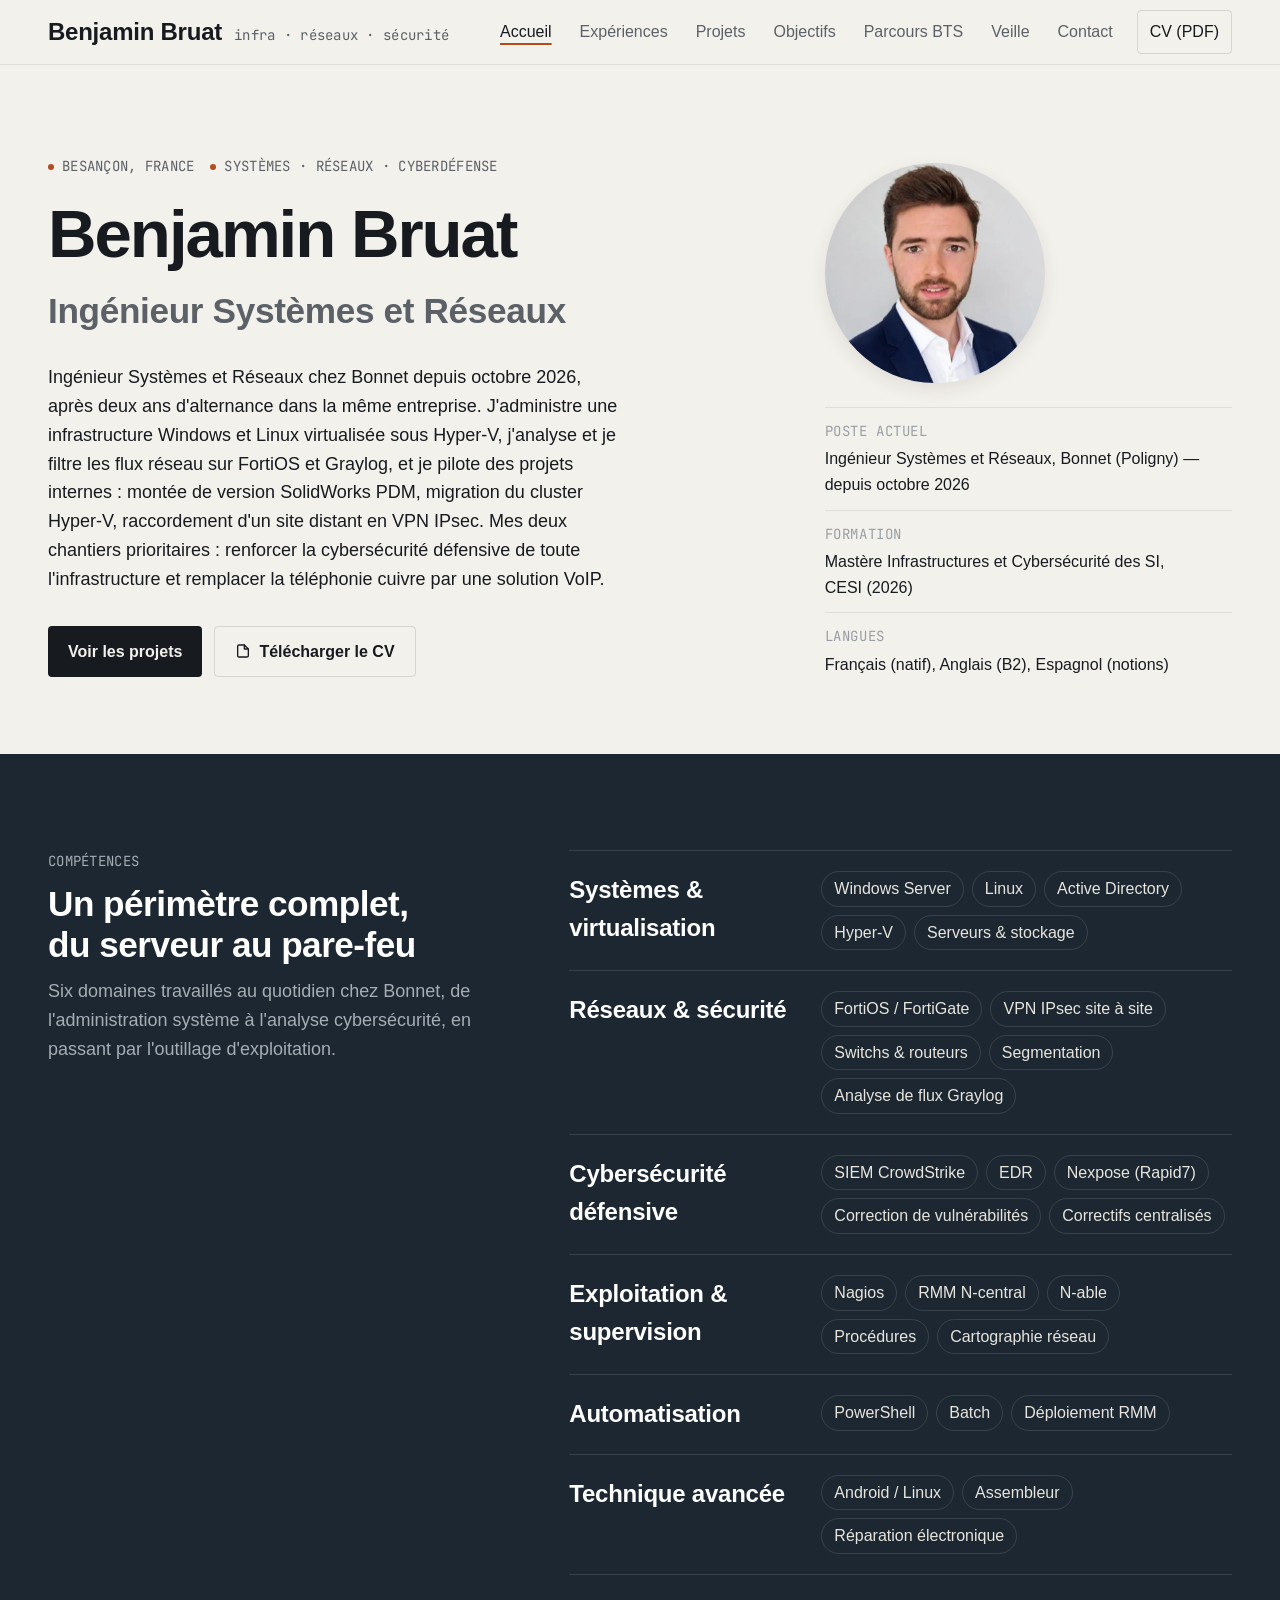
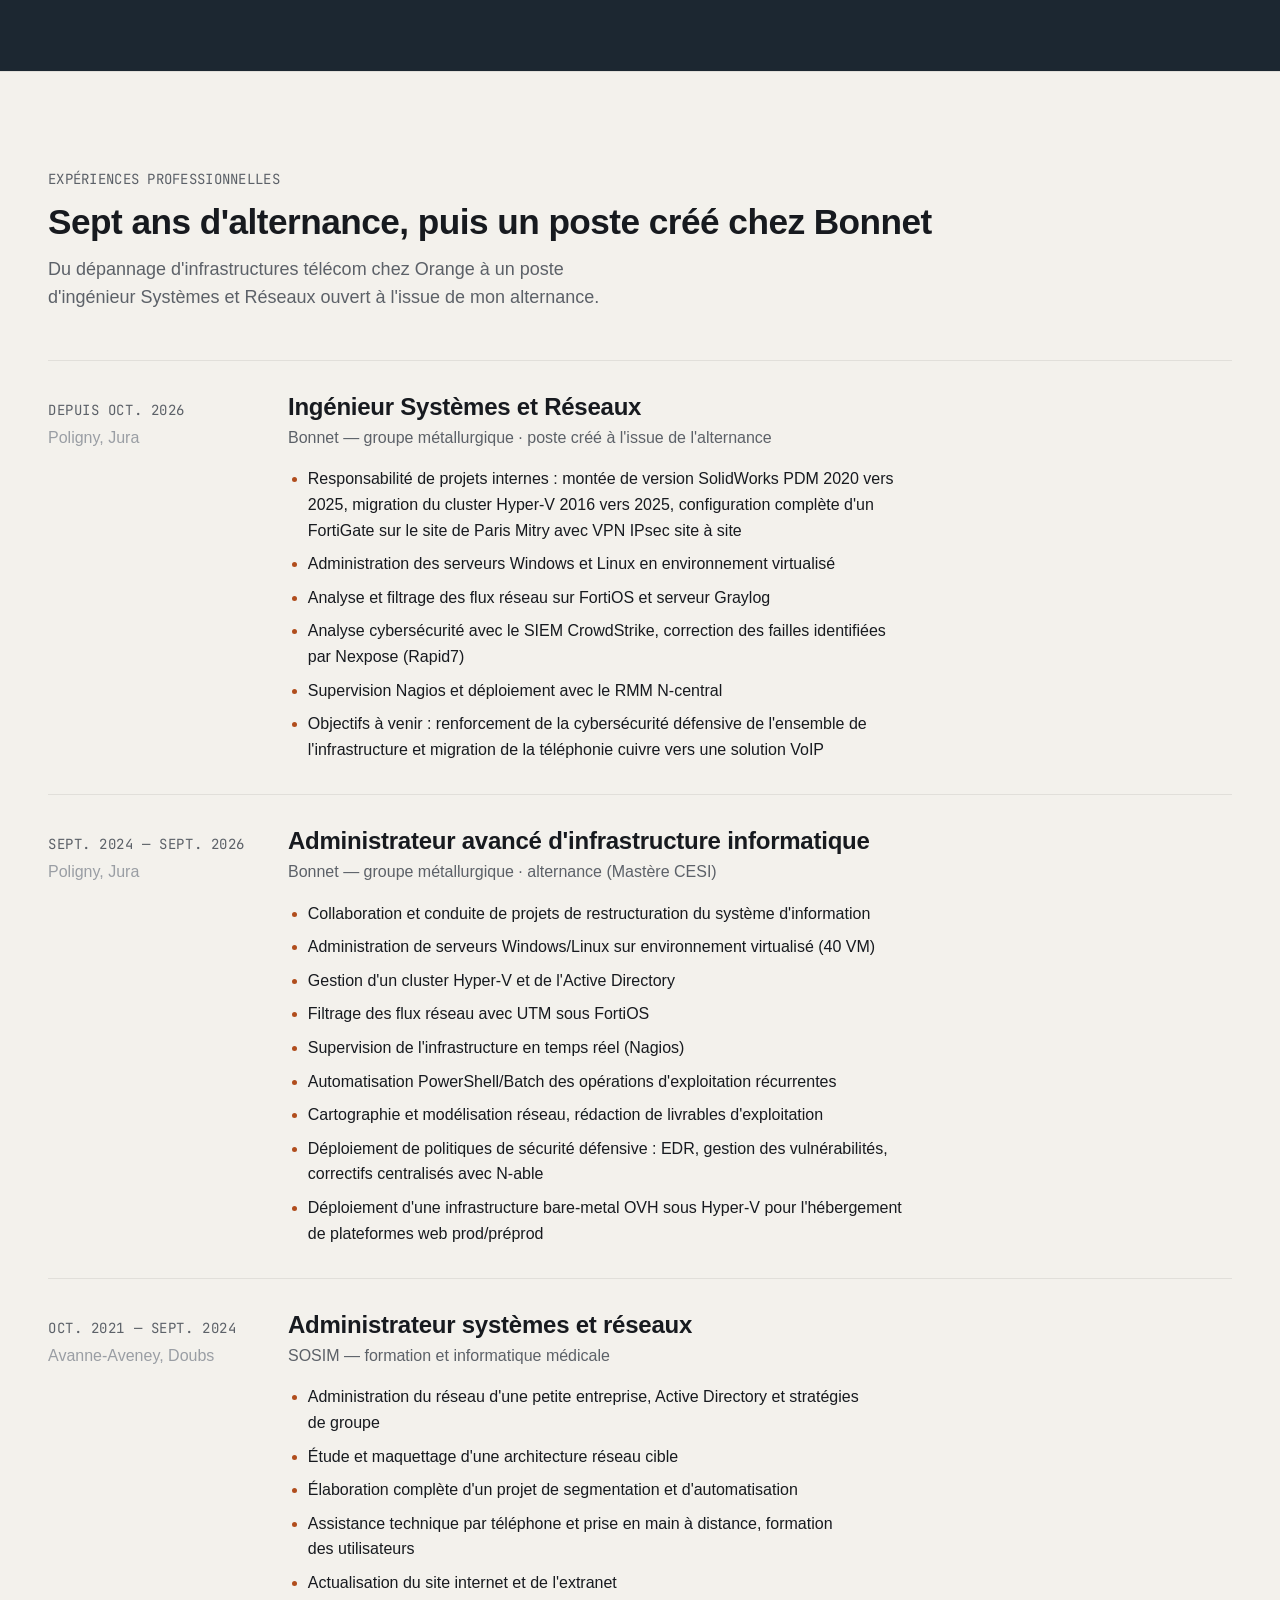
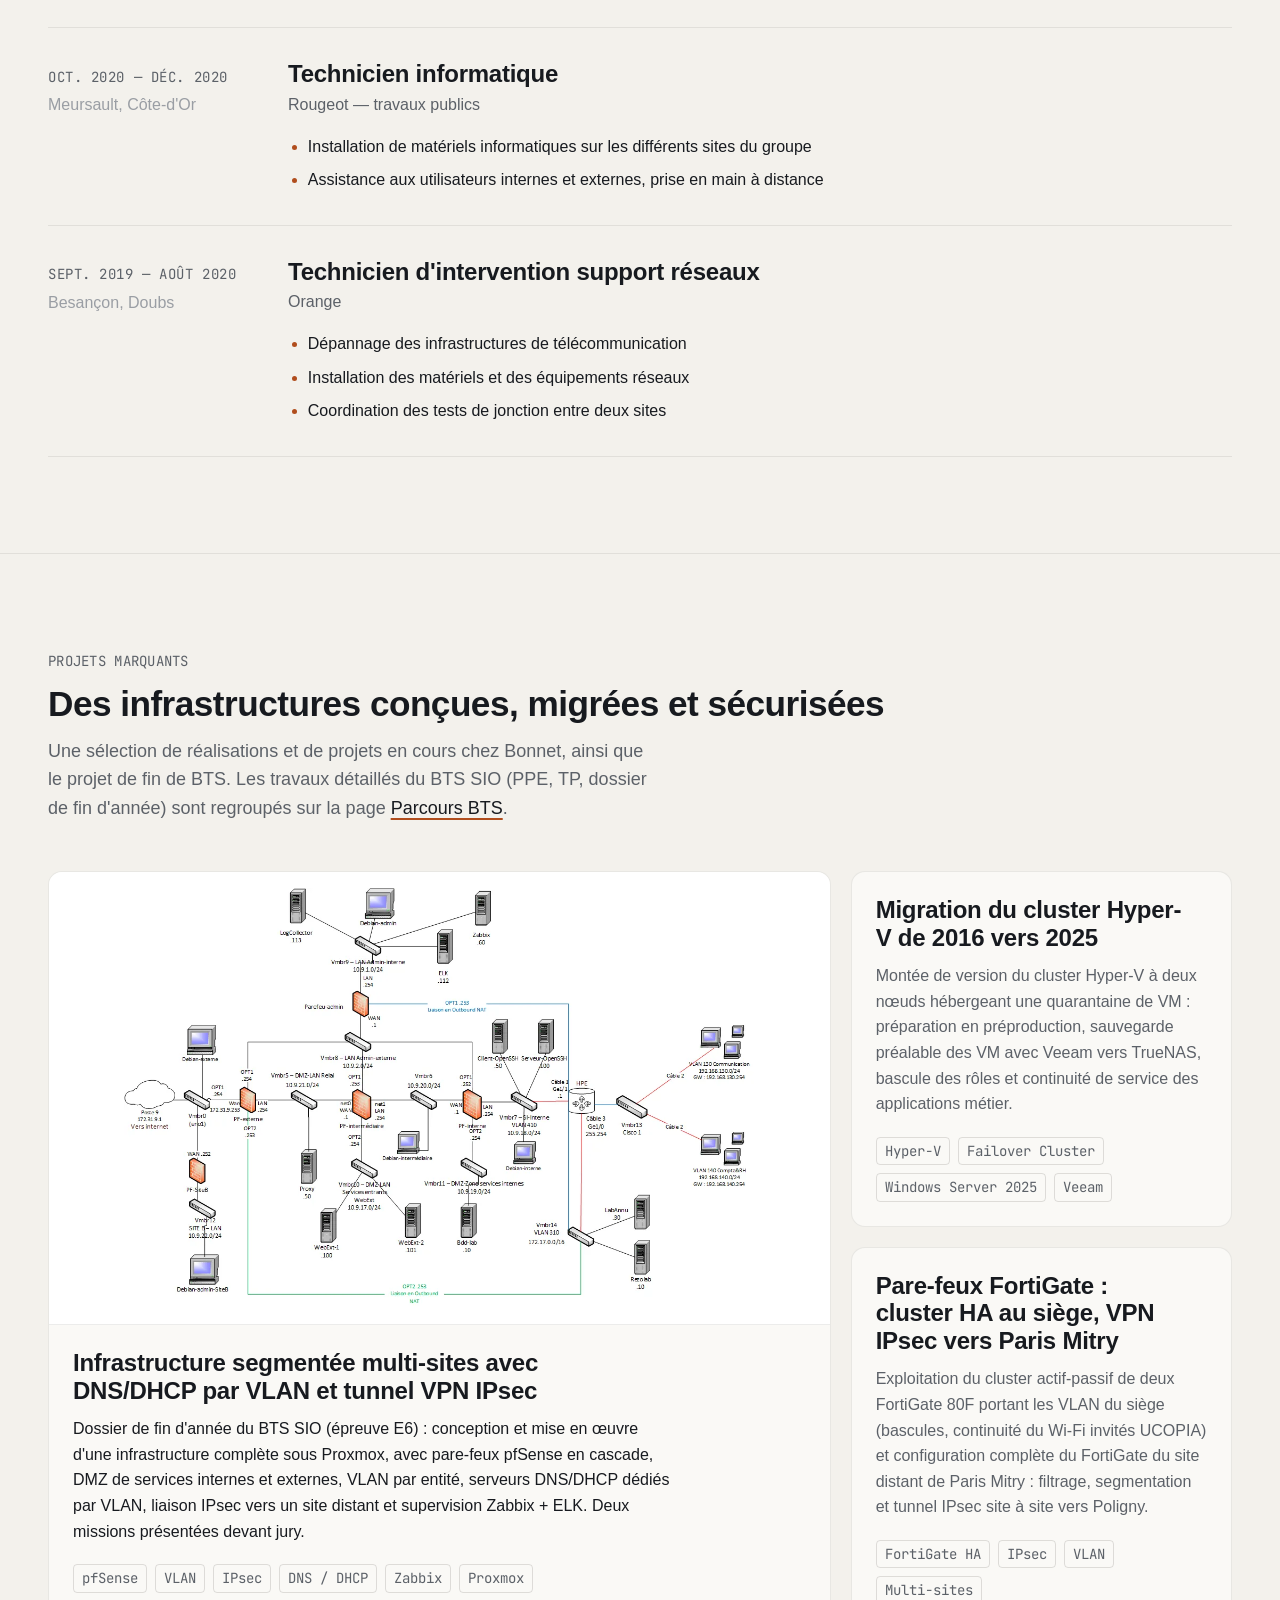
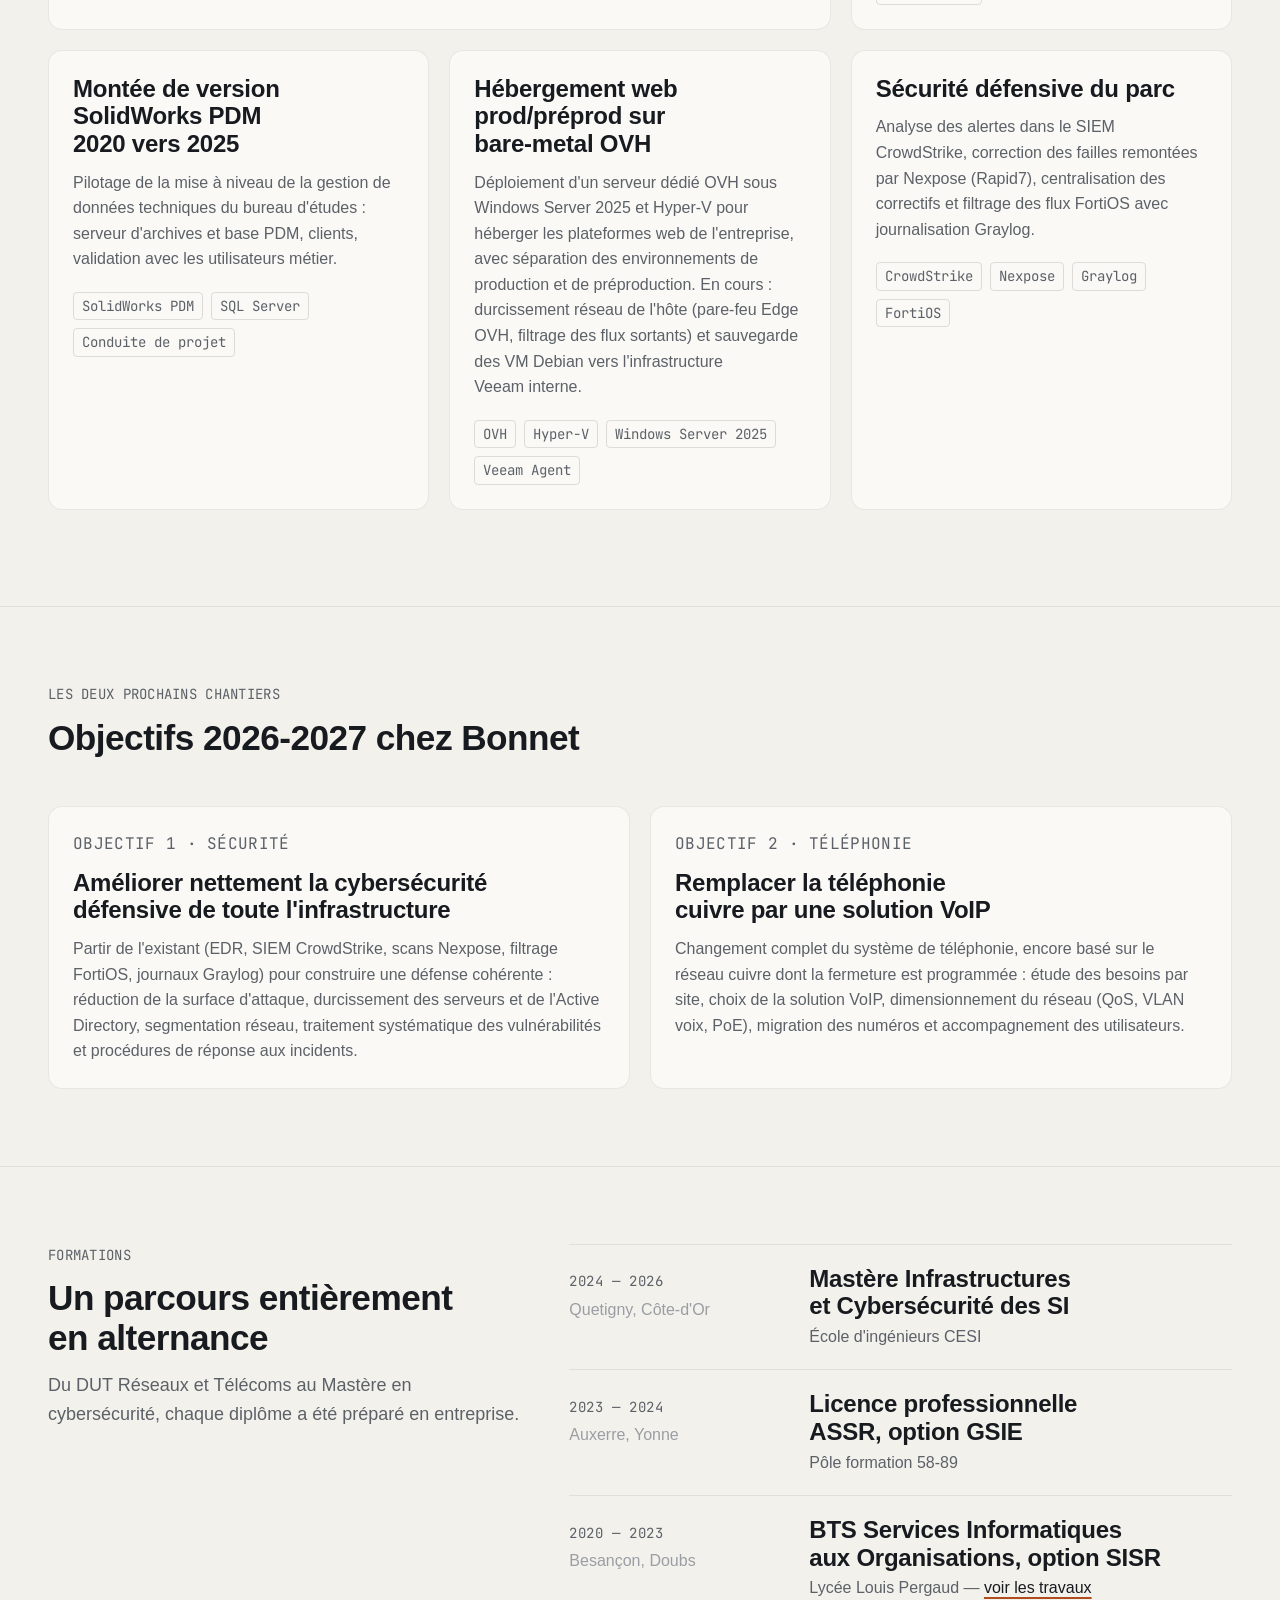
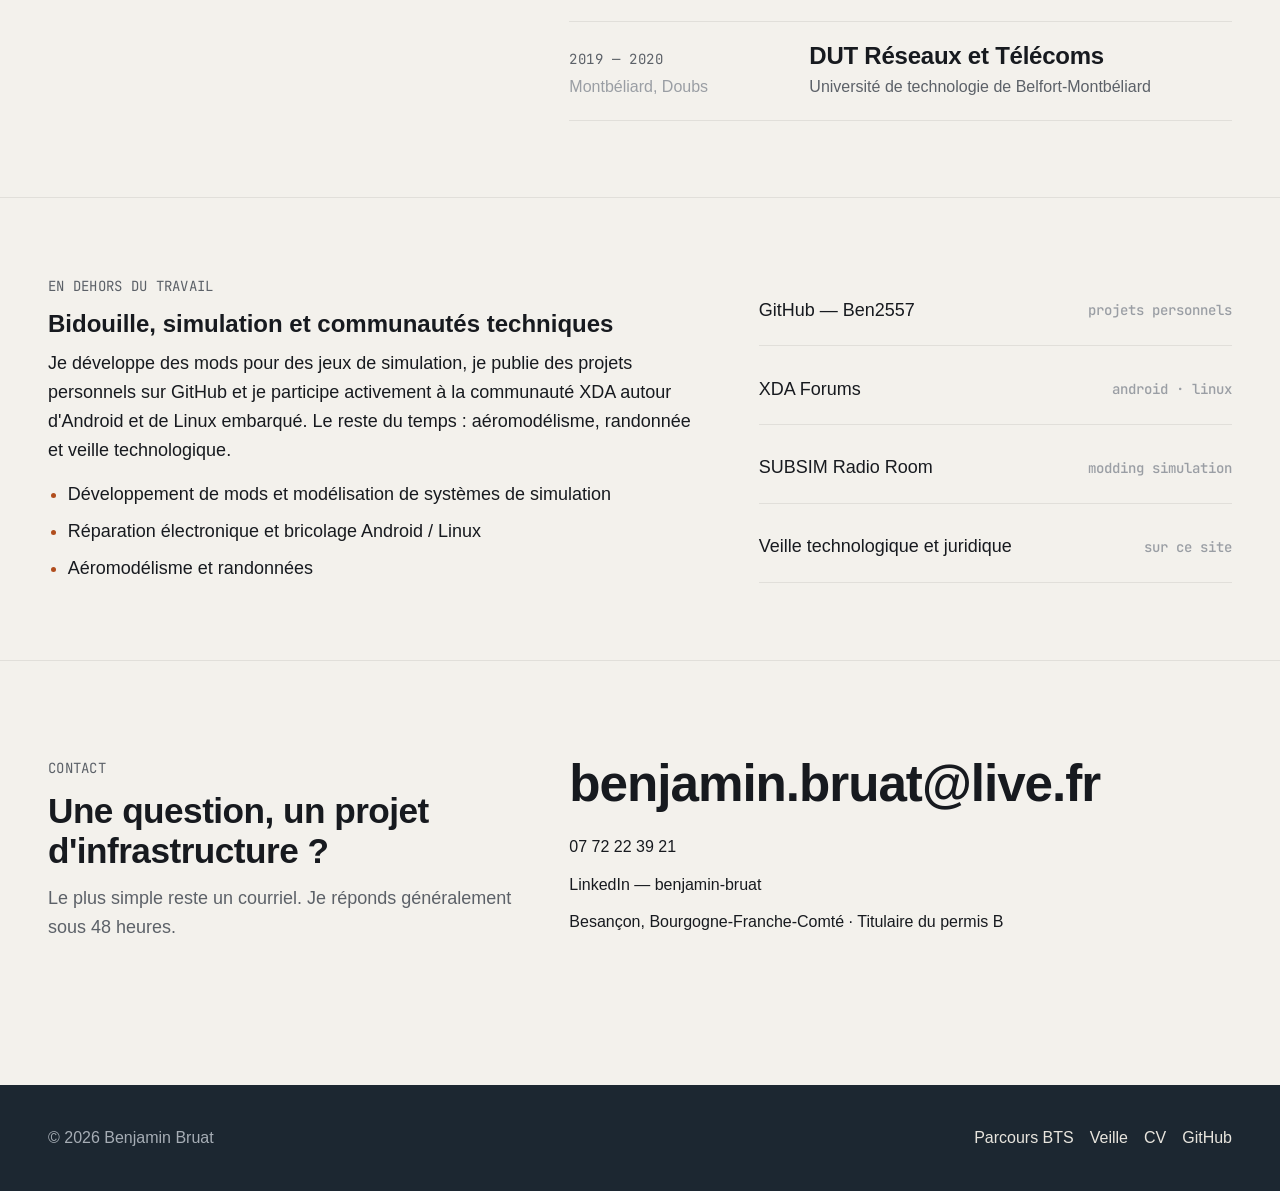
==== index.html @ a364af8c "Refonte du portfolio en site statique" ====
<!doctype html>
<html lang="fr">
<head>
  <meta charset="utf-8" />
  <meta name="viewport" content="width=device-width, initial-scale=1" />
  <title>Benjamin Bruat — Ingénieur Systèmes et Réseaux</title>
  <meta name="description" content="Portfolio de Benjamin Bruat, ingénieur Systèmes et Réseaux chez Bonnet : administration Windows/Linux, Hyper-V, FortiOS, Graylog, CrowdStrike, Nagios, N-central et projets d'infrastructure." />
  <meta property="og:title" content="Benjamin Bruat — Ingénieur Systèmes et Réseaux" />
  <meta property="og:description" content="Systèmes, réseaux et cyberdéfense. Parcours, projets et veille technologique." />
  <meta property="og:type" content="website" />
  <meta property="og:image" content="./assets/img/portrait.webp" />
  <link rel="icon" href="./assets/img/favicon.svg" type="image/svg+xml" />
  <link rel="preconnect" href="https://api.fontshare.com" crossorigin />
  <link rel="preconnect" href="https://fonts.googleapis.com" />
  <link rel="preconnect" href="https://fonts.gstatic.com" crossorigin />
  <link href="https://api.fontshare.com/v2/css?f[]=cabinet-grotesk@700,800&f[]=satoshi@400,500,700&display=swap" rel="stylesheet" />
  <link href="https://fonts.googleapis.com/css2?family=JetBrains+Mono:wght@400;500&display=swap" rel="stylesheet" />
  <link rel="stylesheet" href="./base.css" />
  <link rel="stylesheet" href="./style.css" />
  <script type="application/ld+json">
  {
    "@context": "https://schema.org",
    "@type": "Person",
    "name": "Benjamin Bruat",
    "jobTitle": "Ingénieur Systèmes et Réseaux",
    "worksFor": { "@type": "Organization", "name": "Bonnet" },
    "email": "mailto:benjamin.bruat@live.fr",
    "telephone": "+33772223921",
    "address": { "@type": "PostalAddress", "addressLocality": "Besançon", "addressCountry": "FR" },
    "sameAs": ["https://www.linkedin.com/in/benjamin-bruat-48789430a", "https://github.com/Ben2557"]
  }
  </script>
</head>
<body>
  <a class="skip-link" href="#contenu">Aller au contenu</a>

  <header class="site-header">
    <div class="container site-header__inner">
      <a class="brand" href="./index.html">Benjamin Bruat <small>infra · réseaux · sécurité</small></a>
      <button class="nav-toggle" type="button" aria-expanded="false" aria-controls="nav" aria-label="Ouvrir le menu">
        <svg width="22" height="22" viewBox="0 0 24 24" fill="none" stroke="currentColor" stroke-width="2" stroke-linecap="round"><path d="M4 7h16M4 12h16M4 17h16"/></svg>
      </button>
      <nav class="nav" id="nav" aria-label="Navigation principale">
        <a href="./index.html" aria-current="page">Accueil</a>
        <a href="#experiences">Expériences</a>
        <a href="#projets">Projets</a>
        <a href="#objectifs">Objectifs</a>
        <a href="./parcours.html">Parcours BTS</a>
        <a href="./veille.html">Veille</a>
        <a href="#contact">Contact</a>
        <a class="nav__cta" href="./assets/docs/cv-benjamin-bruat.pdf" target="_blank" rel="noopener noreferrer">CV (PDF)</a>
      </nav>
    </div>
  </header>

  <main id="contenu">

    <!-- Héros -->
    <section class="hero">
      <div class="container hero__grid">
        <div>
          <div class="hero__kicker mono">
            <span>Besançon, France</span>
            <span>Systèmes · Réseaux · Cyberdéfense</span>
          </div>
          <h1>Benjamin Bruat</h1>
          <p class="hero__role">Ingénieur Systèmes et Réseaux</p>
          <p class="hero__lead">
            Ingénieur Systèmes et Réseaux chez Bonnet depuis octobre 2026, après deux ans d'alternance dans la même
            entreprise. J'administre une infrastructure Windows et Linux virtualisée sous Hyper-V, j'analyse et je filtre
            les flux réseau sur FortiOS et Graylog, et je pilote des projets internes : montée de version SolidWorks PDM,
            migration du cluster Hyper-V, raccordement d'un site distant en VPN IPsec. Mes deux chantiers prioritaires :
            renforcer la cybersécurité défensive de toute l'infrastructure et remplacer la téléphonie cuivre par une solution VoIP.
          </p>
          <div class="hero__actions">
            <a class="btn" href="#projets">Voir les projets</a>
            <a class="btn btn--ghost" href="./assets/docs/cv-benjamin-bruat.pdf" target="_blank" rel="noopener noreferrer">
              <svg viewBox="0 0 24 24" fill="none" stroke="currentColor" stroke-width="2" stroke-linecap="round" stroke-linejoin="round"><path d="M14 3H6a2 2 0 0 0-2 2v14a2 2 0 0 0 2 2h12a2 2 0 0 0 2-2V9z"/><path d="M14 3v6h6"/></svg>
              Télécharger le CV
            </a>
          </div>
        </div>
        <aside class="hero__aside" aria-label="En bref">
          <img class="hero__portrait" src="./assets/img/portrait.webp" width="680" height="680" alt="Portrait de Benjamin Bruat" />
          <dl class="facts">
            <div><dt>Poste actuel</dt><dd>Ingénieur Systèmes et Réseaux, Bonnet (Poligny) — depuis octobre 2026</dd></div>
            <div><dt>Formation</dt><dd>Mastère Infrastructures et Cybersécurité des SI, CESI (2026)</dd></div>
            <div><dt>Langues</dt><dd>Français (natif), Anglais (B2), Espagnol (notions)</dd></div>
          </dl>
        </aside>
      </div>
    </section>

    <!-- Compétences -->
    <section class="section panel" id="competences">
      <div class="container">
        <div class="split">
          <div class="sticky">
            <p class="mono">Compétences</p>
            <div class="section-head" style="margin-top: var(--space-3)">
              <h2>Un périmètre complet, du serveur au pare-feu</h2>
              <p>Six domaines travaillés au quotidien chez Bonnet, de l'administration système à l'analyse cybersécurité, en passant par l'outillage d'exploitation.</p>
            </div>
          </div>
          <dl class="skills">
            <div>
              <dt>Systèmes &amp; virtualisation</dt>
              <dd><ul role="list"><li>Windows Server</li><li>Linux</li><li>Active Directory</li><li>Hyper-V</li><li>Serveurs &amp; stockage</li></ul></dd>
            </div>
            <div>
              <dt>Réseaux &amp; sécurité</dt>
              <dd><ul role="list"><li>FortiOS / FortiGate</li><li>VPN IPsec site à site</li><li>Switchs &amp; routeurs</li><li>Segmentation</li><li>Analyse de flux Graylog</li></ul></dd>
            </div>
            <div>
              <dt>Cybersécurité défensive</dt>
              <dd><ul role="list"><li>SIEM CrowdStrike</li><li>EDR</li><li>Nexpose (Rapid7)</li><li>Correction de vulnérabilités</li><li>Correctifs centralisés</li></ul></dd>
            </div>
            <div>
              <dt>Exploitation &amp; supervision</dt>
              <dd><ul role="list"><li>Nagios</li><li>RMM N-central</li><li>N-able</li><li>Procédures</li><li>Cartographie réseau</li></ul></dd>
            </div>
            <div>
              <dt>Automatisation</dt>
              <dd><ul role="list"><li>PowerShell</li><li>Batch</li><li>Déploiement RMM</li></ul></dd>
            </div>
            <div>
              <dt>Technique avancée</dt>
              <dd><ul role="list"><li>Android / Linux</li><li>Assembleur</li><li>Réparation électronique</li></ul></dd>
            </div>
          </dl>
        </div>
      </div>
    </section>

    <!-- Expériences -->
    <section class="section" id="experiences">
      <div class="container">
        <p class="mono">Expériences professionnelles</p>
        <div class="section-head" style="margin-top: var(--space-3)">
          <h2>Sept ans d'alternance, puis un poste créé chez Bonnet</h2>
          <p>Du dépannage d'infrastructures télécom chez Orange à un poste d'ingénieur Systèmes et Réseaux ouvert à l'issue de mon alternance.</p>
        </div>

        <div class="timeline">
          <article class="timeline__item">
            <div class="timeline__when">Depuis oct. 2026<strong>Poligny, Jura</strong></div>
            <div class="timeline__body">
              <h3>Ingénieur Systèmes et Réseaux</h3>
              <p class="org">Bonnet — groupe métallurgique · poste créé à l'issue de l'alternance</p>
              <ul>
                <li>Responsabilité de projets internes : montée de version SolidWorks PDM 2020 vers 2025, migration du cluster Hyper-V 2016 vers 2025, configuration complète d'un FortiGate sur le site de Paris Mitry avec VPN IPsec site à site</li>
                <li>Administration des serveurs Windows et Linux en environnement virtualisé</li>
                <li>Analyse et filtrage des flux réseau sur FortiOS et serveur Graylog</li>
                <li>Analyse cybersécurité avec le SIEM CrowdStrike, correction des failles identifiées par Nexpose (Rapid7)</li>
                <li>Supervision Nagios et déploiement avec le RMM N-central</li>
                <li>Objectifs à venir : renforcement de la cybersécurité défensive de l'ensemble de l'infrastructure et migration de la téléphonie cuivre vers une solution VoIP</li>
              </ul>
            </div>
          </article>

          <article class="timeline__item">
            <div class="timeline__when">Sept. 2024 — Sept. 2026<strong>Poligny, Jura</strong></div>
            <div class="timeline__body">
              <h3>Administrateur avancé d'infrastructure informatique</h3>
              <p class="org">Bonnet — groupe métallurgique · alternance (Mastère CESI)</p>
              <ul>
                <li>Collaboration et conduite de projets de restructuration du système d'information</li>
                <li>Administration de serveurs Windows/Linux sur environnement virtualisé (40 VM)</li>
                <li>Gestion d'un cluster Hyper-V et de l'Active Directory</li>
                <li>Filtrage des flux réseau avec UTM sous FortiOS</li>
                <li>Supervision de l'infrastructure en temps réel (Nagios)</li>
                <li>Automatisation PowerShell/Batch des opérations d'exploitation récurrentes</li>
                <li>Cartographie et modélisation réseau, rédaction de livrables d'exploitation</li>
                <li>Déploiement de politiques de sécurité défensive : EDR, gestion des vulnérabilités, correctifs centralisés avec N-able</li>
                <li>Déploiement d'une infrastructure bare-metal OVH sous Hyper-V pour l'hébergement de plateformes web prod/préprod</li>
              </ul>
            </div>
          </article>

          <article class="timeline__item">
            <div class="timeline__when">Oct. 2021 — Sept. 2024<strong>Avanne-Aveney, Doubs</strong></div>
            <div class="timeline__body">
              <h3>Administrateur systèmes et réseaux</h3>
              <p class="org">SOSIM — formation et informatique médicale</p>
              <ul>
                <li>Administration du réseau d'une petite entreprise, Active Directory et stratégies de groupe</li>
                <li>Étude et maquettage d'une architecture réseau cible</li>
                <li>Élaboration complète d'un projet de segmentation et d'automatisation</li>
                <li>Assistance technique par téléphone et prise en main à distance, formation des utilisateurs</li>
                <li>Actualisation du site internet et de l'extranet</li>
              </ul>
            </div>
          </article>

          <article class="timeline__item">
            <div class="timeline__when">Oct. 2020 — Déc. 2020<strong>Meursault, Côte-d'Or</strong></div>
            <div class="timeline__body">
              <h3>Technicien informatique</h3>
              <p class="org">Rougeot — travaux publics</p>
              <ul>
                <li>Installation de matériels informatiques sur les différents sites du groupe</li>
                <li>Assistance aux utilisateurs internes et externes, prise en main à distance</li>
              </ul>
            </div>
          </article>

          <article class="timeline__item">
            <div class="timeline__when">Sept. 2019 — Août 2020<strong>Besançon, Doubs</strong></div>
            <div class="timeline__body">
              <h3>Technicien d'intervention support réseaux</h3>
              <p class="org">Orange</p>
              <ul>
                <li>Dépannage des infrastructures de télécommunication</li>
                <li>Installation des matériels et des équipements réseaux</li>
                <li>Coordination des tests de jonction entre deux sites</li>
              </ul>
            </div>
          </article>
        </div>
      </div>
    </section>

    <!-- Projets -->
    <section class="section" id="projets">
      <div class="container">
        <p class="mono">Projets marquants</p>
        <div class="section-head" style="margin-top: var(--space-3)">
          <h2>Des infrastructures conçues, migrées et sécurisées</h2>
          <p>Une sélection de réalisations et de projets en cours chez Bonnet, ainsi que le projet de fin de BTS. Les travaux détaillés du BTS SIO (PPE, TP, dossier de fin d'année) sont regroupés sur la page <a class="link" href="./parcours.html">Parcours BTS</a>.</p>
        </div>

        <div class="projects">
          <article class="project project--feature">
            <div class="project__media">
              <img src="./assets/img/schema-annexe7.webp" width="1183" height="789" loading="lazy" decoding="async" alt="Schéma réseau complet du dossier de fin d'année : pare-feux pfSense, DMZ, VLAN, VPN IPsec, supervision Zabbix et ELK" />
            </div>
            <div class="project__body">
              <h3>Infrastructure segmentée multi-sites avec DNS/DHCP par VLAN et tunnel VPN IPsec</h3>
              <p>Dossier de fin d'année du BTS SIO (épreuve E6) : conception et mise en œuvre d'une infrastructure complète sous Proxmox, avec pare-feux pfSense en cascade, DMZ de services internes et externes, VLAN par entité, serveurs DNS/DHCP dédiés par VLAN, liaison IPsec vers un site distant et supervision Zabbix + ELK. Deux missions présentées devant jury.</p>
              <ul class="tags" role="list"><li>pfSense</li><li>VLAN</li><li>IPsec</li><li>DNS / DHCP</li><li>Zabbix</li><li>Proxmox</li></ul>
            </div>
          </article>

          <article class="project">
            <div class="project__body">
              <h3>Migration du cluster Hyper-V de 2016 vers 2025</h3>
              <p>Montée de version du cluster Hyper-V à deux nœuds hébergeant une quarantaine de VM : préparation en préproduction, sauvegarde préalable des VM avec Veeam vers TrueNAS, bascule des rôles et continuité de service des applications métier.</p>
              <ul class="tags" role="list"><li>Hyper-V</li><li>Failover Cluster</li><li>Windows Server 2025</li><li>Veeam</li></ul>
            </div>
          </article>

          <article class="project">
            <div class="project__body">
              <h3>Pare-feux FortiGate : cluster HA au siège, VPN IPsec vers Paris Mitry</h3>
              <p>Exploitation du cluster actif-passif de deux FortiGate 80F portant les VLAN du siège (bascules, continuité du Wi-Fi invités UCOPIA) et configuration complète du FortiGate du site distant de Paris Mitry : filtrage, segmentation et tunnel IPsec site à site vers Poligny.</p>
              <ul class="tags" role="list"><li>FortiGate HA</li><li>IPsec</li><li>VLAN</li><li>Multi-sites</li></ul>
            </div>
          </article>

          <article class="project">
            <div class="project__body">
              <h3>Montée de version SolidWorks PDM 2020 vers 2025</h3>
              <p>Pilotage de la mise à niveau de la gestion de données techniques du bureau d'études : serveur d'archives et base PDM, clients, validation avec les utilisateurs métier.</p>
              <ul class="tags" role="list"><li>SolidWorks PDM</li><li>SQL Server</li><li>Conduite de projet</li></ul>
            </div>
          </article>

          <article class="project">
            <div class="project__body">
              <h3>Hébergement web prod/préprod sur bare-metal OVH</h3>
              <p>Déploiement d'un serveur dédié OVH sous Windows Server 2025 et Hyper-V pour héberger les plateformes web de l'entreprise, avec séparation des environnements de production et de préproduction. En cours : durcissement réseau de l'hôte (pare-feu Edge OVH, filtrage des flux sortants) et sauvegarde des VM Debian vers l'infrastructure Veeam interne.</p>
              <ul class="tags" role="list"><li>OVH</li><li>Hyper-V</li><li>Windows Server 2025</li><li>Veeam Agent</li></ul>
            </div>
          </article>

          <article class="project">
            <div class="project__body">
              <h3>Sécurité défensive du parc</h3>
              <p>Analyse des alertes dans le SIEM CrowdStrike, correction des failles remontées par Nexpose (Rapid7), centralisation des correctifs et filtrage des flux FortiOS avec journalisation Graylog.</p>
              <ul class="tags" role="list"><li>CrowdStrike</li><li>Nexpose</li><li>Graylog</li><li>FortiOS</li></ul>
            </div>
          </article>



        </div>
      </div>
    </section>

    <!-- Objectifs -->
    <section class="section section--tight" id="objectifs">
      <div class="container">
        <p class="mono">Les deux prochains chantiers</p>
        <div class="section-head" style="margin-top: var(--space-3)">
          <h2>Objectifs 2026-2027 chez Bonnet</h2>
        </div>
        <div class="cards">
          <article class="card">
            <p class="mono">Objectif 1 · sécurité</p>
            <h3>Améliorer nettement la cybersécurité défensive de toute l'infrastructure</h3>
            <p>Partir de l'existant (EDR, SIEM CrowdStrike, scans Nexpose, filtrage FortiOS, journaux Graylog) pour construire une défense cohérente : réduction de la surface d'attaque, durcissement des serveurs et de l'Active Directory, segmentation réseau, traitement systématique des vulnérabilités et procédures de réponse aux incidents.</p>
          </article>
          <article class="card">
            <p class="mono">Objectif 2 · téléphonie</p>
            <h3>Remplacer la téléphonie cuivre par une solution VoIP</h3>
            <p>Changement complet du système de téléphonie, encore basé sur le réseau cuivre dont la fermeture est programmée : étude des besoins par site, choix de la solution VoIP, dimensionnement du réseau (QoS, VLAN voix, PoE), migration des numéros et accompagnement des utilisateurs.</p>
          </article>
        </div>
      </div>
    </section>

    <!-- Formations -->
    <section class="section section--tight" id="formations">
      <div class="container">
        <div class="split">
          <div class="sticky">
            <p class="mono">Formations</p>
            <div class="section-head" style="margin-top: var(--space-3)">
              <h2>Un parcours entièrement en alternance</h2>
              <p>Du DUT Réseaux et Télécoms au Mastère en cybersécurité, chaque diplôme a été préparé en entreprise.</p>
            </div>
          </div>
          <div class="timeline timeline--compact">
            <article class="timeline__item">
              <div class="timeline__when">2024 — 2026<strong>Quetigny, Côte-d'Or</strong></div>
              <div class="timeline__body">
                <h3>Mastère Infrastructures et Cybersécurité des SI</h3>
                <p class="org">École d'ingénieurs CESI</p>
              </div>
            </article>
            <article class="timeline__item">
              <div class="timeline__when">2023 — 2024<strong>Auxerre, Yonne</strong></div>
              <div class="timeline__body">
                <h3>Licence professionnelle ASSR, option GSIE</h3>
                <p class="org">Pôle formation 58-89</p>
              </div>
            </article>
            <article class="timeline__item">
              <div class="timeline__when">2020 — 2023<strong>Besançon, Doubs</strong></div>
              <div class="timeline__body">
                <h3>BTS Services Informatiques aux Organisations, option SISR</h3>
                <p class="org">Lycée Louis Pergaud — <a class="link" href="./parcours.html">voir les travaux</a></p>
              </div>
            </article>
            <article class="timeline__item">
              <div class="timeline__when">2019 — 2020<strong>Montbéliard, Doubs</strong></div>
              <div class="timeline__body">
                <h3>DUT Réseaux et Télécoms</h3>
                <p class="org">Université de technologie de Belfort-Montbéliard</p>
              </div>
            </article>
          </div>
        </div>
      </div>
    </section>

    <!-- À côté -->
    <section class="section section--tight" id="a-cote">
      <div class="container">
        <div class="split split--reverse">
          <div class="prose">
            <p class="mono">En dehors du travail</p>
            <h3 style="margin-top: var(--space-3)">Bidouille, simulation et communautés techniques</h3>
            <p>Je développe des mods pour des jeux de simulation, je publie des projets personnels sur GitHub et je participe activement à la communauté XDA autour d'Android et de Linux embarqué. Le reste du temps : aéromodélisme, randonnée et veille technologique.</p>
            <ul style="margin-top: var(--space-4)">
              <li>Développement de mods et modélisation de systèmes de simulation</li>
              <li>Réparation électronique et bricolage Android / Linux</li>
              <li>Aéromodélisme et randonnées</li>
            </ul>
          </div>
          <div class="links-list">
            <a href="https://github.com/Ben2557" target="_blank" rel="noopener noreferrer"><span>GitHub — Ben2557</span><span>projets personnels</span></a>
            <a href="https://xdaforums.com/m/benjamin2557.8614581/#about" target="_blank" rel="noopener noreferrer"><span>XDA Forums</span><span>android · linux</span></a>
            <a href="https://www.subsim.com/radioroom/showthread.php?p=2628502#post2628502" target="_blank" rel="noopener noreferrer"><span>SUBSIM Radio Room</span><span>modding simulation</span></a>
            <a href="./veille.html"><span>Veille technologique et juridique</span><span>sur ce site</span></a>
          </div>
        </div>
      </div>
    </section>

    <!-- Contact -->
    <section class="section" id="contact">
      <div class="container">
        <div class="split">
          <div>
            <p class="mono">Contact</p>
            <div class="section-head" style="margin-top: var(--space-3)">
              <h2>Une question, un projet d'infrastructure ?</h2>
              <p>Le plus simple reste un courriel. Je réponds généralement sous 48 heures.</p>
            </div>
          </div>
          <div>
            <a class="contact__mail" href="mailto:benjamin.bruat@live.fr">benjamin.bruat@live.fr</a>
            <div class="contact__meta">
              <a href="tel:+33772223921">07 72 22 39 21</a>
              <a href="https://www.linkedin.com/in/benjamin-bruat-48789430a" target="_blank" rel="noopener noreferrer">LinkedIn — benjamin-bruat</a>
              <span>Besançon, Bourgogne-Franche-Comté · Titulaire du permis B</span>
            </div>
          </div>
        </div>
      </div>
    </section>
  </main>

  <footer class="site-footer">
    <div class="container site-footer__inner">
      <span>© <span data-year>2026</span> Benjamin Bruat</span>
      <nav aria-label="Pied de page">
        <a href="./parcours.html">Parcours BTS</a>
        <a href="./veille.html">Veille</a>
        <a href="./assets/docs/cv-benjamin-bruat.pdf" target="_blank" rel="noopener noreferrer">CV</a>
        <a href="https://github.com/Ben2557" target="_blank" rel="noopener noreferrer">GitHub</a>
      </nav>
    </div>
  </footer>

  <script src="./app.js" defer></script>
<script data-pplx-inline-edit>
(function () {
  if (window === window.top) return;

  const allowedParentOrigins = ["https://www.perplexity.ai","https://perplexity.ai","https://testing.perplexity.ai","https://staging.perplexity.ai","https://*.preview.i.perplexity.ai","http://perplexity.localhost","http://localhost:1420","http://127.0.0.1:1420","http://localhost:3000","http://127.0.0.1:3000","http://localhost:5173","http://127.0.0.1:5173"];
  const MAX_FONT_BYTES = 500 * 1024;
  const MAX_TOTAL_FONT_BYTES = 2 * 1024 * 1024;
  const DEFAULT_LINE_HEIGHT = 16;
  let scrollForwarding = false;
  let scrollRaf = 0;
  let trustedTopOrigin = null;

  // Allow entries like "https://*.preview.i.perplexity.ai" — the wildcard
  // matches a single DNS label (no dots), so "https://*.foo" cannot stretch
  // across multiple labels.
  function matchesAllowedOrigin(origin) {
    if (!origin) return false;
    for (const entry of allowedParentOrigins) {
      if (!entry.includes("*")) {
        if (entry === origin) return true;
        continue;
      }
      const pattern = new RegExp(
        "^" +
          entry.replace(/[.+?^${}()|[\]\\]/g, "\\$&").replace(/\*/g, "[^.]+") +
          "$",
      );
      if (pattern.test(origin)) return true;
    }
    return false;
  }

  // Trust decision: when the sender is same-origin-visible (event.origin is a
  // real origin like https://www.perplexity.ai) we trust event.origin directly.
  // When event.origin is "null" (opaque broker srcdoc), we fall back to the
  // broker's stamped `parentOrigin` to identify the top window. The fallback
  // is claim-only — we rely on the browser's native `targetOrigin` enforcement
  // on the response path (see postToTrustedTop) to ensure replies can't be
  // delivered to anyone but the actual top window of that claimed origin.
  function getTrustedParentOrigin(event) {
    const forwardedParentOrigin =
      typeof event.data.parentOrigin === "string" ? event.data.parentOrigin : null;
    const parentOrigin = event.origin === "null" ? forwardedParentOrigin : event.origin;
    return matchesAllowedOrigin(parentOrigin) ? parentOrigin : null;
  }

  // All responses go to window.top with targetOrigin = the allowlisted origin.
  // An attacker that iframes us inside their own null-origin broker can claim
  // any parentOrigin they like, but the browser will drop the reply whenever
  // the real top's origin doesn't match — so the screenshot never leaves.
  function postToTrustedTop(message) {
    if (!trustedTopOrigin) return;
    try {
      window.top.postMessage(message, trustedTopOrigin);
    } catch (_error) {}
  }

  const PICK_CAPABILITIES = ["pick"];
  const PICK_CHAIN_LENGTH = 4;
  const PICK_MAX_TEXT_CHARS = 120;
  const PICK_MAX_HTML_CHARS = 300;

  function truncate(value, maxChars) {
    return value.length > maxChars ? value.slice(0, maxChars - 1) + "…" : value;
  }

  function isPickableElement(element) {
    return (
      element instanceof Element &&
      element !== document.documentElement &&
      element !== document.body
    );
  }

  function resolvePickTarget(x, y) {
    if (!Number.isFinite(x) || !Number.isFinite(y)) return null;
    const element = document.elementFromPoint(x, y);
    return isPickableElement(element) ? element.closest("svg") || element : null;
  }

  function pickLabel(element) {
    if (element.id) return element.localName + "#" + element.id;
    return [element.localName].concat(Array.from(element.classList).slice(0, 2)).join(".");
  }

  // Only attributes that help find the element in source. data-* values and URL
  // query strings or fragments can carry tokens.
  const PICK_ATTRIBUTES = new Set([
    "id",
    "class",
    "name",
    "type",
    "role",
    "alt",
    "aria-label",
    "href",
    "src",
  ]);

  function pickAttributeValue(attribute) {
    return attribute.name === "href" || attribute.name === "src"
      ? attribute.value.split(/[?#]/)[0]
      : attribute.value;
  }

  function describePickElement(element) {
    const chain = [];
    for (
      let current = element;
      isPickableElement(current) && chain.length < PICK_CHAIN_LENGTH;
      current = current.parentElement
    ) {
      chain.unshift(current);
    }
    const attributes = Array.from(element.attributes)
      .filter((attribute) => PICK_ATTRIBUTES.has(attribute.name))
      .map((attribute) => ` ${attribute.name}="${pickAttributeValue(attribute).replace(/"/g, "&quot;")}"`)
      .join("");
    const text = (element.innerText || element.textContent || "").replace(/\s+/g, " ").trim();
    return {
      chain: chain.map(pickLabel),
      html: truncate(`<${element.localName}${attributes}>`, PICK_MAX_HTML_CHARS),
      text: text ? truncate(text, PICK_MAX_TEXT_CHARS) : undefined,
    };
  }

  // Hover asks once per frame, and innerText on a large section forces layout,
  // so only the rect is re-read while the pointer stays on the same element.
  // Clicks ask for fresh details since the page may have changed the element.
  let lastPick = null;

  function describePickTarget(element, fresh) {
    if (fresh || lastPick?.element !== element) {
      lastPick = { element, details: describePickElement(element) };
    }
    const rect = element.getBoundingClientRect();
    return {
      rect: { x: rect.left, y: rect.top, width: rect.width, height: rect.height },
      ...lastPick.details,
    };
  }

  function inlineAll(original, clone) {
    if (original.nodeType !== 1 || clone.nodeType !== 1) return;

    try {
      const computedStyle = getComputedStyle(original);
      // cssText on a computed style is the serialized declaration in modern
      // Chromium/Safari — a single read beats enumerating ~400 longhand
      // properties. Firefox returns "" here, so we fall back on empty.
      const serialized = computedStyle.cssText;
      if (serialized) {
        clone.style.cssText = serialized;
      } else {
        const parts = new Array(computedStyle.length);
        for (let index = 0; index < computedStyle.length; index += 1) {
          const property = computedStyle[index];
          parts[index] = `${property}:${computedStyle.getPropertyValue(property)};`;
        }
        clone.style.cssText = parts.join("");
      }
    } catch (_error) {}

    const originalChildren = original.children;
    const clonedChildren = clone.children;
    for (
      let index = 0;
      index < originalChildren.length && index < clonedChildren.length;
      index += 1
    ) {
      inlineAll(originalChildren[index], clonedChildren[index]);
    }
  }

  function extractFontUrl(srcValue) {
    const matches = [
      ...srcValue.matchAll(
        /url\(["']?([^"')]+)["']?\)(?:\s*format\(["']?([^"')]+)["']?\))?/gi,
      ),
    ];
    if (matches.length === 0) return null;
    const woff2 = matches.find((m) => m[2] && m[2].toLowerCase().includes("woff2"));
    if (woff2) return woff2[1];
    const woff = matches.find((m) => m[2] && m[2].toLowerCase().includes("woff"));
    if (woff) return woff[1];
    return matches[0][1];
  }

  // Cache resolved font URL -> data URI across captures. Fonts on a page
  // essentially never change, and a batch run emits multiple captures back to
  // back — without this we'd refetch + re-base64 every time.
  const fontDataUriCache = new Map();
  const SRC_DECLARATION_RE = /src\s*:\s*[^;}]+/i;

  async function fetchAsDataUri(url) {
    if (fontDataUriCache.has(url)) return fontDataUriCache.get(url);
    let dataUri = null;
    try {
      const response = await fetch(url, { mode: "cors", credentials: "omit" });
      if (response.ok) {
        const blob = await response.blob();
        if (blob.size <= MAX_FONT_BYTES) {
          dataUri = await new Promise((resolve) => {
            const reader = new FileReader();
            reader.onloadend = () =>
              resolve(typeof reader.result === "string" ? reader.result : null);
            reader.onerror = () => resolve(null);
            reader.readAsDataURL(blob);
          });
        }
      }
    } catch (_error) {
      dataUri = null;
    }
    fontDataUriCache.set(url, dataUri);
    return dataUri;
  }

  function collectFontFaceRuleTexts() {
    const rules = [];
    for (const sheet of document.styleSheets) {
      let cssRules;
      try {
        cssRules = sheet.cssRules;
      } catch (_error) {
        continue;
      }
      if (!cssRules) continue;
      for (const rule of cssRules) {
        const cssText = rule.cssText || "";
        if (cssText.startsWith("@font-face")) rules.push(cssText);
      }
    }
    return rules;
  }

  async function buildInlinedFontCss() {
    const ruleTexts = collectFontFaceRuleTexts();
    if (ruleTexts.length === 0) return null;

    const resolved = ruleTexts.map((cssText) => {
      if (!SRC_DECLARATION_RE.test(cssText)) return null;
      const srcMatch = cssText.match(/src\s*:\s*([^;}]+)[;}]/i);
      if (!srcMatch) return null;
      const url = extractFontUrl(srcMatch[1]);
      if (!url) return null;
      try {
        return { cssText, url: new URL(url, document.baseURI).href };
      } catch (_error) {
        return null;
      }
    });

    const dataUris = await Promise.all(
      resolved.map((entry) => (entry ? fetchAsDataUri(entry.url) : Promise.resolve(null))),
    );

    const inlined = [];
    let totalBytes = 0;
    for (let index = 0; index < resolved.length; index += 1) {
      const entry = resolved[index];
      const dataUri = dataUris[index];
      if (!entry || !dataUri) continue;
      const approxBytes = dataUri.length * 0.75;
      if (totalBytes + approxBytes > MAX_TOTAL_FONT_BYTES) break;
      totalBytes += approxBytes;
      inlined.push(entry.cssText.replace(SRC_DECLARATION_RE, `src: url("${dataUri}")`));
    }
    return inlined.length > 0 ? inlined.join("\n") : null;
  }

  function stripExternal(clone) {
    const images = clone.querySelectorAll("img");
    for (let index = 0; index < images.length; index += 1) {
      const src = images[index].getAttribute("src");
      if (src && !src.startsWith("data:")) images[index].removeAttribute("src");
    }

    const elements = clone.querySelectorAll("*");
    for (let index = 0; index < elements.length; index += 1) {
      const style = elements[index].style.cssText;
      if (style && style.includes("url(")) {
        elements[index].style.cssText = style.replace(
          /url\(["']?(?!data:)[^)"']*["']?\)/gi,
          "none",
        );
      }
    }
  }

  function emitScroll() {
    scrollRaf = 0;
    if (!scrollForwarding) return;
    postToTrustedTop({
      type: "INLINE_EDIT_SCROLL",
      scrollX: window.scrollX,
      scrollY: window.scrollY,
      capabilities: PICK_CAPABILITIES,
    });
  }

  window.addEventListener(
    "scroll",
    function () {
      if (!scrollForwarding || scrollRaf) return;
      scrollRaf = requestAnimationFrame(emitScroll);
    },
    { passive: true, capture: true },
  );

  async function handleCaptureRequest(event) {
    const requestId = event.data.requestId;
    const scrollX = window.scrollX;
    const scrollY = window.scrollY;
    const width = window.innerWidth;
    const height = window.innerHeight;

    function postResult(dataUrl) {
      postToTrustedTop({
        type: "INLINE_EDIT_SCREENSHOT_RESULT",
        requestId,
        dataUrl,
        scrollX,
        scrollY,
      });
    }

    try {
      // Wait for any pending web fonts to resolve so both inline metrics and
      // the @font-face inlining below see the same loaded faces.
      if (document.fonts && document.fonts.ready) {
        try {
          await document.fonts.ready;
        } catch (_error) {}
      }

      const clone = document.documentElement.cloneNode(true);
      inlineAll(document.documentElement, clone);

      const removedNodes = clone.querySelectorAll("script,link[rel=\"stylesheet\"],style");
      for (let index = 0; index < removedNodes.length; index += 1) {
        removedNodes[index].remove();
      }

      stripExternal(clone);

      // Re-embed web fonts as data-URI @font-face rules so the SVG rasterizer
      // can resolve them — external font URLs aren't fetched during
      // foreignObject rendering, which would otherwise force a fallback face
      // and change text metrics.
      const inlinedFontCss = await buildInlinedFontCss();
      if (inlinedFontCss) {
        const styleEl = document.createElement("style");
        styleEl.textContent = inlinedFontCss;
        const head = clone.querySelector("head");
        if (head) head.appendChild(styleEl);
        else clone.insertBefore(styleEl, clone.firstChild);
      }

      const html = new XMLSerializer().serializeToString(clone);
      const svg =
        `<svg xmlns="http://www.w3.org/2000/svg" width="${width}" height="${height}">` +
        '<foreignObject width="100%" height="100%">' +
        `<div xmlns="http://www.w3.org/1999/xhtml" style="width:${width}px;height:${height}px;overflow:hidden">` +
        `<div style="position:relative;left:-${scrollX}px;top:-${scrollY}px">` +
        html +
        "</div></div></foreignObject></svg>";
      const svgUrl = `data:image/svg+xml;charset=utf-8,${encodeURIComponent(svg)}`;
      const image = new Image();
      image.onload = function () {
        const canvas = document.createElement("canvas");
        canvas.width = width;
        canvas.height = height;
        canvas.getContext("2d").drawImage(image, 0, 0);
        postResult(canvas.toDataURL("image/png"));
      };
      image.onerror = function () {
        postResult(null);
      };
      image.src = svgUrl;
    } catch (_error) {
      postResult(null);
    }
  }

  window.addEventListener("message", function (event) {
    if (!event.data) return;
    // Only accept messages from the direct parent frame. Blocks sibling /
    // unrelated-window postMessage senders that could otherwise reach us.
    if (event.source !== window.parent) return;

    const trustedParentOrigin = getTrustedParentOrigin(event);
    if (!trustedParentOrigin) return;
    trustedTopOrigin = trustedParentOrigin;

    if (event.data.type === "INLINE_EDIT_PICK") {
      const element = resolvePickTarget(event.data.x, event.data.y);
      postToTrustedTop({
        type: "INLINE_EDIT_PICK_RESULT",
        seq: event.data.seq,
        target: element ? describePickTarget(element, event.data.fresh === true) : null,
      });
      return;
    }

    if (event.data.type === "INLINE_EDIT_SCROLL_START") {
      scrollForwarding = true;
      emitScroll();
      return;
    }

    if (event.data.type === "INLINE_EDIT_SCROLL_STOP") {
      scrollForwarding = false;
      if (scrollRaf) cancelAnimationFrame(scrollRaf);
      scrollRaf = 0;
      return;
    }

    if (event.data.type === "INLINE_EDIT_SCROLL_BY") {
      const { deltaX, deltaY, deltaMode } = event.data;
      if (!scrollForwarding || !Number.isFinite(deltaX) || !Number.isFinite(deltaY)) return;
      if (deltaMode !== 0 && deltaMode !== 1 && deltaMode !== 2) return;
      const lineHeight =
        parseFloat(getComputedStyle(document.documentElement).lineHeight) || DEFAULT_LINE_HEIGHT;
      const scaleX = deltaMode === 1 ? lineHeight : deltaMode === 2 ? window.innerWidth : 1;
      const scaleY = deltaMode === 1 ? lineHeight : deltaMode === 2 ? window.innerHeight : 1;
      // The selection overlay receives the wheel event instead of this iframe.
      // Instant scrolling preserves trackpad deltas even on smooth-scroll sites.
      window.scrollBy({ left: deltaX * scaleX, top: deltaY * scaleY, behavior: "instant" });
      emitScroll();
      return;
    }

    if (event.data.type !== "INLINE_EDIT_CAPTURE_REQUEST") return;

    handleCaptureRequest(event);
  });
})();


</script></body>
</html>
---- base.css ----
/* base.css — reset et fondations */
*,
*::before,
*::after {
  box-sizing: border-box;
  margin: 0;
  padding: 0;
}

html {
  -moz-text-size-adjust: none;
  -webkit-text-size-adjust: none;
  text-size-adjust: none;
  -webkit-font-smoothing: antialiased;
  -moz-osx-font-smoothing: grayscale;
  text-rendering: optimizeLegibility;
  scroll-behavior: smooth;
  scroll-padding-top: var(--space-20);
}

body {
  min-height: 100dvh;
  line-height: 1.6;
  font-family: var(--font-body, sans-serif);
  font-size: var(--text-base);
  color: var(--color-text);
  background-color: var(--color-bg);
}

img,
picture,
video,
canvas,
svg {
  display: block;
  max-width: 100%;
  height: auto;
}

ul[role='list'],
ol[role='list'] {
  list-style: none;
}

input,
button,
textarea,
select {
  font: inherit;
  color: inherit;
}

h1,
h2,
h3,
h4 {
  text-wrap: balance;
  line-height: 1.15;
}

p,
li,
figcaption,
dd {
  text-wrap: pretty;
  max-width: 68ch;
}

::selection {
  background: color-mix(in oklab, var(--color-primary) 25%, transparent);
  color: var(--color-text);
}

:focus-visible {
  outline: 2px solid var(--color-primary);
  outline-offset: 3px;
  border-radius: var(--radius-sm);
}

@media (prefers-reduced-motion: reduce) {
  *,
  *::before,
  *::after {
    animation-duration: 0.01ms !important;
    animation-iteration-count: 1 !important;
    transition-duration: 0.01ms !important;
    scroll-behavior: auto !important;
  }
}

button {
  cursor: pointer;
  background: none;
  border: none;
}

table {
  border-collapse: collapse;
  width: 100%;
}

a,
button {
  transition:
    color var(--transition-interactive),
    background var(--transition-interactive),
    border-color var(--transition-interactive),
    box-shadow var(--transition-interactive);
}

.sr-only {
  position: absolute;
  width: 1px;
  height: 1px;
  padding: 0;
  margin: -1px;
  overflow: hidden;
  clip: rect(0, 0, 0, 0);
  white-space: nowrap;
  border-width: 0;
}
---- style.css ----
/* ============================================================
   style.css — jetons de design et composants
   Palette : papier chaud, encre, cuivre (accent), ardoise (panneaux)
   ============================================================ */

:root {
  /* Typographie */
  --font-display: 'Cabinet Grotesk', 'Helvetica Neue', Arial, sans-serif;
  --font-body: 'Satoshi', 'Helvetica Neue', Arial, sans-serif;
  --font-mono: 'JetBrains Mono', 'SFMono-Regular', Consolas, monospace;

  --text-xs: clamp(0.75rem, 0.7rem + 0.25vw, 0.875rem);
  --text-sm: clamp(0.875rem, 0.8rem + 0.35vw, 1rem);
  --text-base: clamp(1rem, 0.95rem + 0.25vw, 1.125rem);
  --text-lg: clamp(1.125rem, 1rem + 0.75vw, 1.5rem);
  --text-xl: clamp(1.5rem, 1.2rem + 1.25vw, 2.25rem);
  --text-2xl: clamp(2rem, 1.2rem + 2.5vw, 3.5rem);
  --text-3xl: clamp(2.5rem, 1rem + 4vw, 5rem);

  /* Espacement (base 4px) */
  --space-1: 0.25rem;
  --space-2: 0.5rem;
  --space-3: 0.75rem;
  --space-4: 1rem;
  --space-5: 1.25rem;
  --space-6: 1.5rem;
  --space-8: 2rem;
  --space-10: 2.5rem;
  --space-12: 3rem;
  --space-16: 4rem;
  --space-20: 5rem;
  --space-24: 6rem;
  --space-32: 8rem;

  /* Couleurs */
  --color-bg: #f3f1ec;
  --color-surface: #faf9f6;
  --color-surface-offset: #ebe8e1;
  --color-border: oklch(0.3 0.01 60 / 0.14);
  --color-divider: oklch(0.3 0.01 60 / 0.09);

  --color-text: #171a1f;
  --color-text-muted: #5c6168;
  --color-text-faint: #9a9ea4;

  --color-primary: #b04d1d;
  --color-primary-hover: #8d3c15;
  --color-primary-soft: #f1dccf;

  --color-panel: #1c2731;
  --color-panel-2: #243340;
  --color-panel-text: #e8e5de;
  --color-panel-muted: #a6adb5;
  --color-panel-border: oklch(1 0 0 / 0.12);
  --color-panel-accent: #e0905f;

  --radius-sm: 0.25rem;
  --radius-md: 0.5rem;
  --radius-lg: 0.875rem;
  --radius-full: 9999px;

  --shadow-sm: 0 1px 2px oklch(0.25 0.02 60 / 0.06);
  --shadow-md: 0 6px 18px oklch(0.25 0.02 60 / 0.09);

  --transition-interactive: 180ms cubic-bezier(0.16, 1, 0.3, 1);

  --content-narrow: 680px;
  --content-default: 1040px;
  --content-wide: 1240px;
  --gutter: clamp(var(--space-5), 5vw, var(--space-12));
}

/* ------------------------------------------------------------
   Utilitaires de mise en page
   ------------------------------------------------------------ */
.container {
  width: min(100% - 2 * var(--gutter), var(--content-wide));
  margin-inline: auto;
}

.container--default {
  width: min(100% - 2 * var(--gutter), var(--content-default));
}

.mono {
  font-family: var(--font-mono);
  font-size: var(--text-xs);
  letter-spacing: 0.02em;
  text-transform: uppercase;
  color: var(--color-text-muted);
}

.skip-link {
  position: absolute;
  top: -100%;
  left: var(--space-4);
  background: var(--color-primary);
  color: #fff;
  padding: var(--space-2) var(--space-4);
  border-radius: var(--radius-sm);
  z-index: 100;
}
.skip-link:focus {
  top: var(--space-4);
}

/* ------------------------------------------------------------
   En-tête
   ------------------------------------------------------------ */
.site-header {
  position: sticky;
  top: 0;
  z-index: 50;
  background: color-mix(in oklab, var(--color-bg) 88%, transparent);
  backdrop-filter: blur(10px);
  -webkit-backdrop-filter: blur(10px);
  border-bottom: 1px solid var(--color-divider);
}

.site-header__inner {
  display: flex;
  align-items: center;
  justify-content: space-between;
  gap: var(--space-6);
  min-height: 64px;
}

.brand {
  display: inline-flex;
  align-items: baseline;
  gap: var(--space-3);
  text-decoration: none;
  color: var(--color-text);
  font-family: var(--font-display);
  font-weight: 800;
  font-size: var(--text-lg);
  letter-spacing: -0.01em;
}
.brand small {
  font-family: var(--font-mono);
  font-size: var(--text-xs);
  font-weight: 400;
  color: var(--color-text-muted);
  letter-spacing: 0.02em;
}

.nav {
  display: flex;
  align-items: center;
  gap: var(--space-1);
}
.nav a {
  display: inline-block;
  padding: var(--space-2) var(--space-3);
  text-decoration: none;
  color: var(--color-text-muted);
  font-size: var(--text-sm);
  font-weight: 500;
  border-radius: var(--radius-sm);
}
.nav a:hover,
.nav a[aria-current='page'] {
  color: var(--color-text);
}
.nav a[aria-current='page'] {
  text-decoration: underline;
  text-decoration-color: var(--color-primary);
  text-underline-offset: 6px;
  text-decoration-thickness: 2px;
}
.nav a.nav__cta {
  margin-left: var(--space-2);
  color: var(--color-text);
  border: 1px solid var(--color-border);
}
.nav a.nav__cta:hover {
  border-color: var(--color-text);
}

.nav-toggle {
  display: none;
  width: 44px;
  height: 44px;
  align-items: center;
  justify-content: center;
  border-radius: var(--radius-sm);
  color: var(--color-text);
}

@media (max-width: 760px) {
  .brand small {
    display: none;
  }
  .nav-toggle {
    display: inline-flex;
  }
  .nav {
    display: none;
    position: absolute;
    top: 100%;
    left: 0;
    right: 0;
    flex-direction: column;
    align-items: stretch;
    padding: var(--space-3) var(--gutter) var(--space-5);
    background: var(--color-bg);
    border-bottom: 1px solid var(--color-divider);
    box-shadow: var(--shadow-md);
  }
  .nav.is-open {
    display: flex;
  }
  .nav a {
    padding: var(--space-3);
    font-size: var(--text-base);
  }
  .nav a.nav__cta {
    margin-left: 0;
    margin-top: var(--space-2);
    text-align: center;
  }
}

/* ------------------------------------------------------------
   Boutons et liens
   ------------------------------------------------------------ */
.btn {
  display: inline-flex;
  align-items: center;
  gap: var(--space-2);
  padding: var(--space-3) var(--space-5);
  font-size: var(--text-sm);
  font-weight: 700;
  text-decoration: none;
  border-radius: var(--radius-sm);
  min-height: 44px;
  background: var(--color-text);
  color: var(--color-bg);
}
.btn:hover {
  background: var(--color-primary);
  color: #fff;
}
.btn--ghost {
  background: transparent;
  color: var(--color-text);
  border: 1px solid var(--color-border);
}
.btn--ghost:hover {
  background: transparent;
  color: var(--color-text);
  border-color: var(--color-text);
}
.btn svg {
  width: 16px;
  height: 16px;
}

.link {
  color: var(--color-text);
  text-decoration: underline;
  text-decoration-color: var(--color-primary);
  text-underline-offset: 4px;
  text-decoration-thickness: 1.5px;
}
.link:hover {
  color: var(--color-primary);
}

.doc-link {
  display: inline-flex;
  align-items: center;
  gap: var(--space-2);
  padding: var(--space-2) var(--space-3);
  font-size: var(--text-sm);
  font-weight: 500;
  text-decoration: none;
  color: var(--color-text);
  background: var(--color-surface);
  border: 1px solid var(--color-border);
  border-radius: var(--radius-sm);
  min-height: 40px;
}
.doc-link:hover {
  border-color: var(--color-primary);
  color: var(--color-primary);
}
.doc-link svg {
  width: 15px;
  height: 15px;
  flex: none;
  color: var(--color-text-muted);
}
.doc-link:hover svg {
  color: var(--color-primary);
}
.doc-link small {
  font-family: var(--font-mono);
  font-size: var(--text-xs);
  color: var(--color-text-faint);
  text-transform: uppercase;
}

/* ------------------------------------------------------------
   Sections
   ------------------------------------------------------------ */
.section {
  padding-block: clamp(var(--space-16), 8vw, var(--space-24));
}
.section--tight {
  padding-block: clamp(var(--space-12), 6vw, var(--space-20));
}
.section + .section {
  border-top: 1px solid var(--color-divider);
}

.section-head {
  display: grid;
  grid-template-columns: minmax(0, 1fr);
  gap: var(--space-3);
  margin-bottom: clamp(var(--space-8), 5vw, var(--space-12));
}
.section-head h2 {
  font-family: var(--font-display);
  font-weight: 800;
  font-size: var(--text-xl);
  letter-spacing: -0.015em;
}
.section-head p {
  color: var(--color-text-muted);
  max-width: 60ch;
}

.split {
  display: grid;
  grid-template-columns: minmax(0, 1fr);
  gap: var(--space-8) var(--space-12);
}
@media (min-width: 880px) {
  .split {
    grid-template-columns: 5fr 7fr;
  }
  .split--reverse {
    grid-template-columns: 7fr 5fr;
  }
  .split > .sticky {
    position: sticky;
    top: calc(64px + var(--space-6));
    align-self: start;
  }
}

/* ------------------------------------------------------------
   Héros
   ------------------------------------------------------------ */
.hero {
  padding-block: clamp(var(--space-12), 7vw, var(--space-24)) clamp(var(--space-12), 6vw, var(--space-20));
}
.hero__grid {
  display: grid;
  grid-template-columns: minmax(0, 1fr);
  gap: var(--space-10);
  align-items: end;
}
@media (min-width: 880px) {
  .hero__grid {
    grid-template-columns: minmax(0, 7fr) minmax(0, 4fr);
    gap: var(--space-16);
  }
}

.hero__kicker {
  display: flex;
  flex-wrap: wrap;
  gap: var(--space-2) var(--space-4);
  margin-bottom: var(--space-6);
}
.hero__kicker span::before {
  content: '';
  display: inline-block;
  width: 6px;
  height: 6px;
  margin-right: var(--space-2);
  border-radius: var(--radius-full);
  background: var(--color-primary);
  vertical-align: middle;
}

.hero h1 {
  font-family: var(--font-display);
  font-weight: 800;
  font-size: var(--text-3xl);
  letter-spacing: -0.03em;
  line-height: 0.98;
}
.hero__role {
  margin-top: var(--space-4);
  font-family: var(--font-display);
  font-weight: 700;
  font-size: var(--text-xl);
  letter-spacing: -0.01em;
  color: var(--color-text-muted);
}
.hero__lead {
  margin-top: var(--space-6);
  font-size: var(--text-base);
  max-width: 58ch;
  color: var(--color-text);
}
.hero__actions {
  display: flex;
  flex-wrap: wrap;
  gap: var(--space-3);
  margin-top: var(--space-8);
}

.hero__aside {
  display: grid;
  grid-template-columns: auto minmax(0, 1fr);
  gap: var(--space-6);
  align-items: start;
}
@media (min-width: 880px) {
  .hero__aside {
    grid-template-columns: minmax(0, 1fr);
    justify-items: start;
  }
}
.hero__portrait {
  width: clamp(120px, 22vw, 220px);
  aspect-ratio: 1;
  border-radius: var(--radius-full);
  object-fit: cover;
  box-shadow: var(--shadow-md);
}
.facts {
  display: grid;
  gap: var(--space-3);
  font-size: var(--text-sm);
}
.facts div {
  display: grid;
  gap: var(--space-1);
  padding-top: var(--space-3);
  border-top: 1px solid var(--color-divider);
}
.facts dt {
  font-family: var(--font-mono);
  font-size: var(--text-xs);
  text-transform: uppercase;
  letter-spacing: 0.04em;
  color: var(--color-text-faint);
}
.facts dd {
  font-weight: 500;
}

/* ------------------------------------------------------------
   Panneau ardoise (compétences)
   ------------------------------------------------------------ */
.panel {
  background: var(--color-panel);
  color: var(--color-panel-text);
}
.panel .section-head h2 {
  color: #fff;
}
.panel .section-head p {
  color: var(--color-panel-muted);
}
.panel .mono {
  color: var(--color-panel-muted);
}

.skills {
  display: grid;
  gap: 0;
  border-top: 1px solid var(--color-panel-border);
}
.skills > div {
  display: grid;
  grid-template-columns: minmax(0, 1fr);
  gap: var(--space-2) var(--space-8);
  padding-block: var(--space-5);
  border-bottom: 1px solid var(--color-panel-border);
}
@media (min-width: 680px) {
  .skills > div {
    grid-template-columns: 220px minmax(0, 1fr);
  }
}
.skills dt {
  font-family: var(--font-display);
  font-weight: 700;
  font-size: var(--text-lg);
  color: #fff;
  letter-spacing: -0.01em;
}
.skills dd {
  color: var(--color-panel-text);
  max-width: none;
}
.skills dd ul {
  display: flex;
  flex-wrap: wrap;
  gap: var(--space-2);
}
.skills dd li {
  font-size: var(--text-sm);
  padding: var(--space-1) var(--space-3);
  border: 1px solid var(--color-panel-border);
  border-radius: var(--radius-full);
  color: var(--color-panel-text);
}

/* ------------------------------------------------------------
   Chronologie (expériences / formations)
   ------------------------------------------------------------ */
.timeline {
  display: grid;
  gap: 0;
}
.timeline__item {
  display: grid;
  grid-template-columns: minmax(0, 1fr);
  gap: var(--space-2) var(--space-10);
  padding-block: var(--space-8);
  border-top: 1px solid var(--color-divider);
}
.timeline__item:last-child {
  border-bottom: 1px solid var(--color-divider);
}
@media (min-width: 760px) {
  .timeline__item {
    grid-template-columns: 200px minmax(0, 1fr);
  }
}
.timeline__when {
  font-family: var(--font-mono);
  font-size: var(--text-xs);
  text-transform: uppercase;
  letter-spacing: 0.04em;
  color: var(--color-text-muted);
  padding-top: 0.4em;
}
.timeline__when strong {
  display: block;
  font-family: var(--font-body);
  font-size: var(--text-sm);
  text-transform: none;
  letter-spacing: 0;
  font-weight: 500;
  color: var(--color-text-faint);
  margin-top: var(--space-1);
}
.timeline__body h3 {
  font-family: var(--font-display);
  font-weight: 700;
  font-size: var(--text-lg);
  letter-spacing: -0.01em;
}
.timeline__body .org {
  color: var(--color-text-muted);
  font-size: var(--text-sm);
  margin-top: var(--space-1);
}
.timeline__body ul {
  margin-top: var(--space-4);
  display: grid;
  gap: var(--space-2);
  padding-left: 1.1em;
}
.timeline__body li {
  font-size: var(--text-sm);
  color: var(--color-text);
}
.timeline__body li::marker {
  color: var(--color-primary);
}
.timeline--compact .timeline__item {
  padding-block: var(--space-5);
}

/* ------------------------------------------------------------
   Projets (grille asymétrique)
   ------------------------------------------------------------ */
.projects {
  display: grid;
  grid-template-columns: minmax(0, 1fr);
  gap: var(--space-5);
}
@media (min-width: 880px) {
  .projects {
    grid-template-columns: repeat(3, minmax(0, 1fr));
  }
  .project--feature {
    grid-column: span 2;
    grid-row: span 2;
  }
}
.project {
  display: flex;
  flex-direction: column;
  background: var(--color-surface);
  border: 1px solid var(--color-divider);
  border-radius: var(--radius-lg);
  overflow: hidden;
}
.project__media {
  background: #fff;
  border-bottom: 1px solid var(--color-divider);
  padding: var(--space-4);
}
.project__media img {
  width: 100%;
  object-fit: contain;
  max-height: 420px;
}
.project__body {
  padding: var(--space-6);
  display: grid;
  gap: var(--space-3);
  align-content: start;
}
.project__body h3 {
  font-family: var(--font-display);
  font-weight: 700;
  font-size: var(--text-lg);
  letter-spacing: -0.01em;
}
.project__body p {
  font-size: var(--text-sm);
  color: var(--color-text-muted);
}
.project--feature .project__body p {
  color: var(--color-text);
}
.tags {
  display: flex;
  flex-wrap: wrap;
  gap: var(--space-2);
  margin-top: auto;
  padding-top: var(--space-2);
}
.tags li {
  font-family: var(--font-mono);
  font-size: var(--text-xs);
  color: var(--color-text-muted);
  padding: 2px var(--space-2);
  border: 1px solid var(--color-border);
  border-radius: var(--radius-sm);
}

/* ------------------------------------------------------------
   Deux colonnes de prose (à côté / contact)
   ------------------------------------------------------------ */
.prose h3 {
  font-family: var(--font-display);
  font-weight: 700;
  font-size: var(--text-lg);
  margin-bottom: var(--space-3);
}
.prose p + p {
  margin-top: var(--space-4);
}
.prose ul {
  padding-left: 1.1em;
  display: grid;
  gap: var(--space-2);
}
.prose li::marker {
  color: var(--color-primary);
}

.links-list {
  display: grid;
  gap: var(--space-2);
}
.links-list a {
  display: flex;
  justify-content: space-between;
  align-items: center;
  gap: var(--space-4);
  padding: var(--space-3) 0;
  border-bottom: 1px solid var(--color-divider);
  text-decoration: none;
  color: var(--color-text);
  font-weight: 500;
}
.links-list a:hover {
  color: var(--color-primary);
}
.links-list a span:last-child {
  font-family: var(--font-mono);
  font-size: var(--text-xs);
  color: var(--color-text-faint);
  text-align: right;
}

/* ------------------------------------------------------------
   Contact
   ------------------------------------------------------------ */
.contact__mail {
  font-family: var(--font-display);
  font-weight: 800;
  font-size: var(--text-2xl);
  letter-spacing: -0.02em;
  text-decoration: none;
  color: var(--color-text);
  word-break: break-word;
  line-height: 1.05;
}
.contact__mail:hover {
  color: var(--color-primary);
}
.contact__meta {
  margin-top: var(--space-6);
  display: grid;
  gap: var(--space-3);
  font-size: var(--text-sm);
}
.contact__meta a {
  color: var(--color-text);
  text-decoration: none;
}
.contact__meta a:hover {
  color: var(--color-primary);
}

/* ------------------------------------------------------------
   Pied de page
   ------------------------------------------------------------ */
.site-footer {
  background: var(--color-panel);
  color: var(--color-panel-muted);
  padding-block: var(--space-10);
  font-size: var(--text-sm);
}
.site-footer__inner {
  display: flex;
  flex-wrap: wrap;
  gap: var(--space-4) var(--space-8);
  justify-content: space-between;
  align-items: center;
}
.site-footer a {
  color: var(--color-panel-text);
  text-decoration: none;
}
.site-footer a:hover {
  color: var(--color-panel-accent);
}
.site-footer nav {
  display: flex;
  flex-wrap: wrap;
  gap: var(--space-4);
}

/* ------------------------------------------------------------
   Pages intérieures
   ------------------------------------------------------------ */
.page-head {
  padding-block: clamp(var(--space-12), 7vw, var(--space-20)) clamp(var(--space-8), 5vw, var(--space-12));
}
.page-head h1 {
  font-family: var(--font-display);
  font-weight: 800;
  font-size: var(--text-2xl);
  letter-spacing: -0.025em;
  margin-top: var(--space-4);
}
.page-head p {
  margin-top: var(--space-5);
  color: var(--color-text-muted);
  max-width: 62ch;
}

.figure {
  background: #fff;
  border: 1px solid var(--color-divider);
  border-radius: var(--radius-lg);
  overflow: hidden;
}
.figure img {
  width: 100%;
  object-fit: contain;
  padding: var(--space-4);
}
.figure figcaption {
  padding: var(--space-3) var(--space-5);
  border-top: 1px solid var(--color-divider);
  font-size: var(--text-xs);
  color: var(--color-text-muted);
  font-family: var(--font-mono);
  text-transform: uppercase;
  letter-spacing: 0.03em;
}

.spec {
  display: grid;
  grid-template-columns: auto minmax(0, 1fr);
  gap: var(--space-2) var(--space-6);
  font-size: var(--text-sm);
  margin-top: var(--space-5);
}
.spec dt {
  font-family: var(--font-mono);
  font-size: var(--text-xs);
  text-transform: uppercase;
  letter-spacing: 0.04em;
  color: var(--color-text-faint);
  padding-top: 0.25em;
}
.spec dd {
  font-weight: 500;
}

.docs {
  display: flex;
  flex-wrap: wrap;
  gap: var(--space-2);
  margin-top: var(--space-5);
}

.cards {
  display: grid;
  grid-template-columns: minmax(0, 1fr);
  gap: var(--space-5);
}
@media (min-width: 760px) {
  .cards {
    grid-template-columns: repeat(2, minmax(0, 1fr));
  }
}
.card {
  background: var(--color-surface);
  border: 1px solid var(--color-divider);
  border-radius: var(--radius-lg);
  padding: var(--space-6);
  display: grid;
  gap: var(--space-3);
  align-content: start;
}
.card h3 {
  font-family: var(--font-display);
  font-weight: 700;
  font-size: var(--text-lg);
  letter-spacing: -0.01em;
}
.card p {
  font-size: var(--text-sm);
  color: var(--color-text-muted);
}
.card .spec {
  margin-top: var(--space-2);
}
.card .docs {
  margin-top: var(--space-2);
}
.card img {
  width: 100%;
  max-height: 340px;
  object-fit: contain;
  padding: var(--space-3);
  border: 1px solid var(--color-divider);
  border-radius: var(--radius-md);
  background: #fff;
}

.tp-list {
  display: grid;
  grid-template-columns: minmax(0, 1fr);
  gap: var(--space-2);
}
@media (min-width: 680px) {
  .tp-list {
    grid-template-columns: repeat(2, minmax(0, 1fr));
  }
}
@media (min-width: 1000px) {
  .tp-list {
    grid-template-columns: repeat(3, minmax(0, 1fr));
  }
}
.tp-list .doc-link {
  justify-content: space-between;
}

.missions {
  display: grid;
  gap: var(--space-2);
  counter-reset: m;
  margin-top: var(--space-5);
}
.missions li {
  display: grid;
  grid-template-columns: 2.2rem minmax(0, 1fr);
  gap: var(--space-3);
  font-size: var(--text-sm);
  padding-block: var(--space-2);
  border-bottom: 1px solid var(--color-divider);
  max-width: none;
}
.missions li::before {
  counter-increment: m;
  content: counter(m, decimal-leading-zero);
  font-family: var(--font-mono);
  font-size: var(--text-xs);
  color: var(--color-primary);
  padding-top: 0.3em;
}
.missions li.is-chosen {
  font-weight: 700;
}

/* Veille : liste éditoriale */
.watch {
  display: grid;
  gap: 0;
  border-top: 1px solid var(--color-divider);
}
.watch a {
  display: grid;
  grid-template-columns: minmax(0, 1fr);
  gap: var(--space-1) var(--space-8);
  padding-block: var(--space-4);
  border-bottom: 1px solid var(--color-divider);
  text-decoration: none;
  color: var(--color-text);
}
@media (min-width: 680px) {
  .watch a {
    grid-template-columns: 150px minmax(0, 1fr) auto;
    align-items: baseline;
  }
}
.watch time {
  font-family: var(--font-mono);
  font-size: var(--text-xs);
  text-transform: uppercase;
  letter-spacing: 0.03em;
  color: var(--color-text-muted);
}
.watch strong {
  font-weight: 500;
  font-size: var(--text-sm);
}
.watch a:hover strong {
  color: var(--color-primary);
}
.watch .src {
  font-family: var(--font-mono);
  font-size: var(--text-xs);
  color: var(--color-text-faint);
}

.sources {
  display: grid;
  grid-template-columns: repeat(auto-fill, minmax(200px, 1fr));
  gap: var(--space-3);
}
.sources a {
  display: grid;
  gap: var(--space-1);
  padding: var(--space-4);
  background: var(--color-surface);
  border: 1px solid var(--color-divider);
  border-radius: var(--radius-md);
  text-decoration: none;
  color: var(--color-text);
}
.sources a:hover {
  border-color: var(--color-primary);
}
.sources strong {
  font-family: var(--font-display);
  font-weight: 700;
  font-size: var(--text-base);
}
.sources span {
  font-size: var(--text-xs);
  color: var(--color-text-muted);
}

.note {
  padding: var(--space-5) var(--space-6);
  background: var(--color-surface-offset);
  border-radius: var(--radius-md);
  font-size: var(--text-sm);
  color: var(--color-text-muted);
}
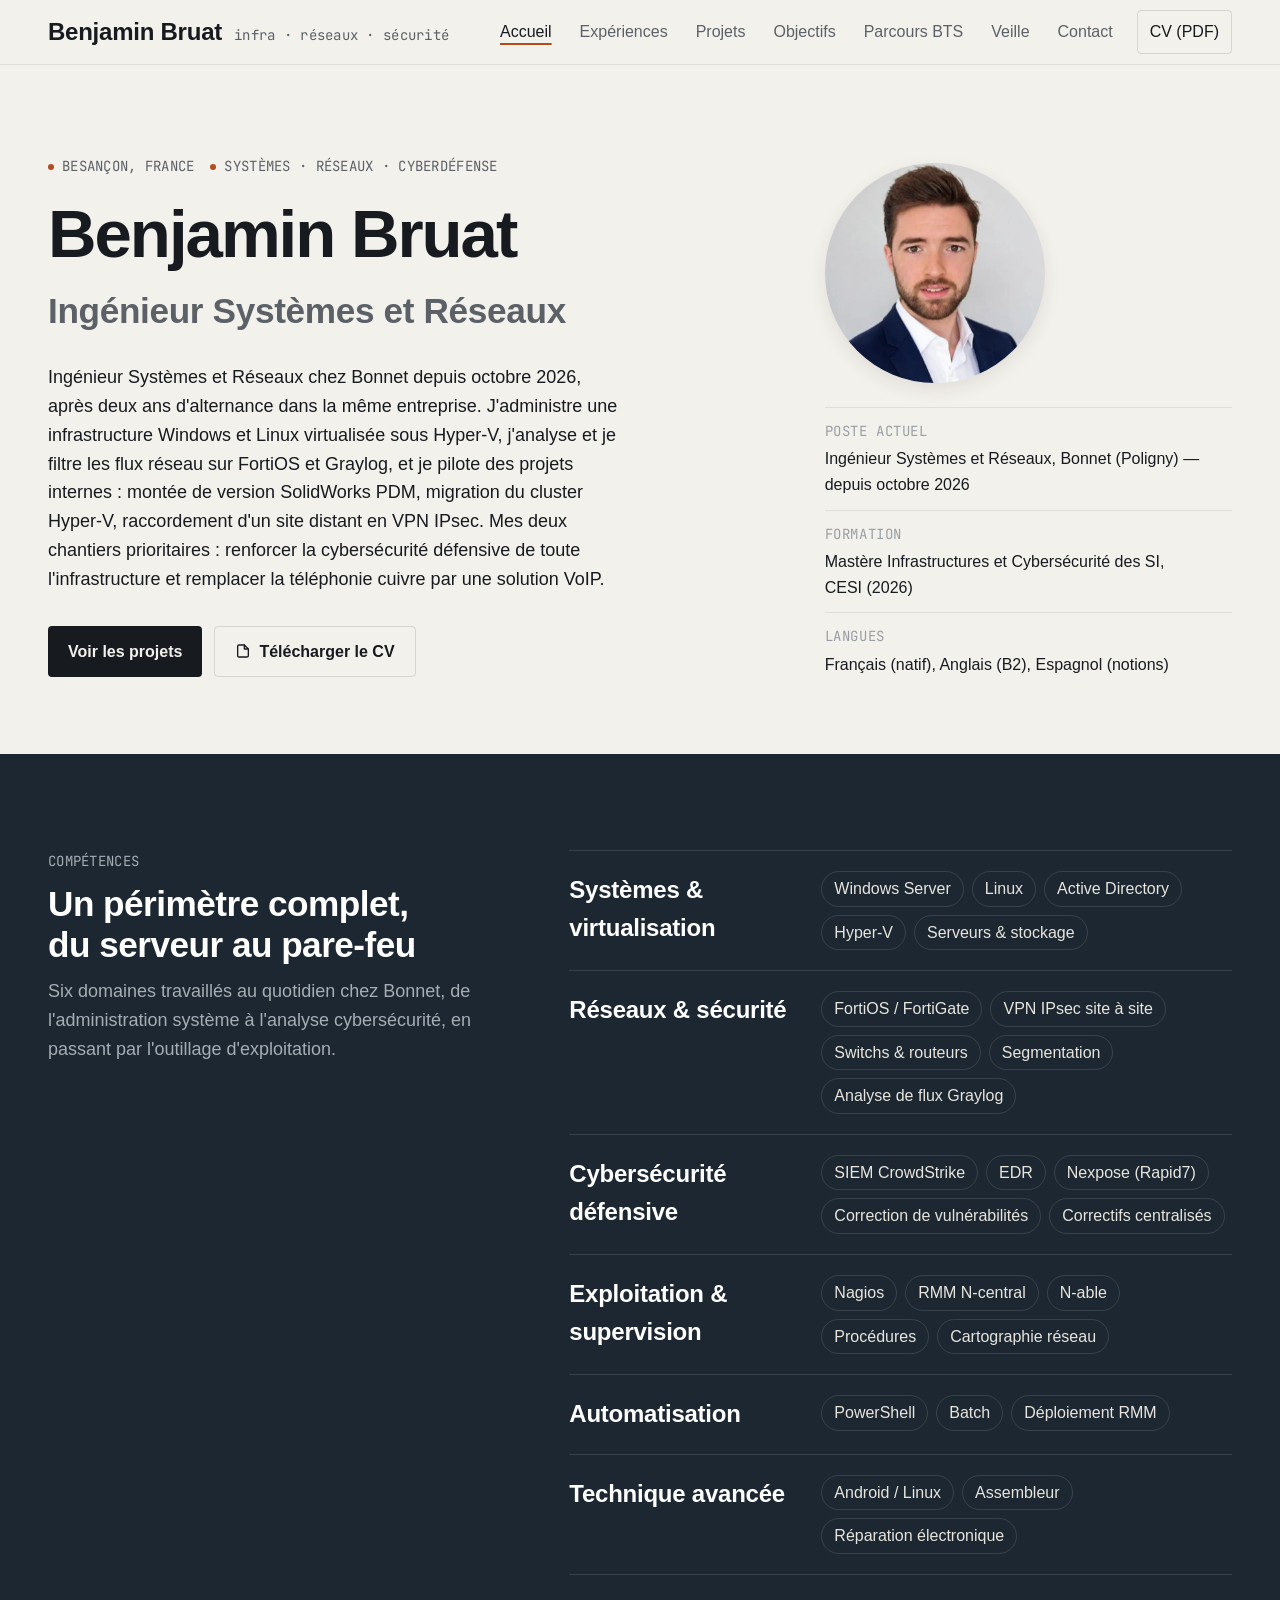
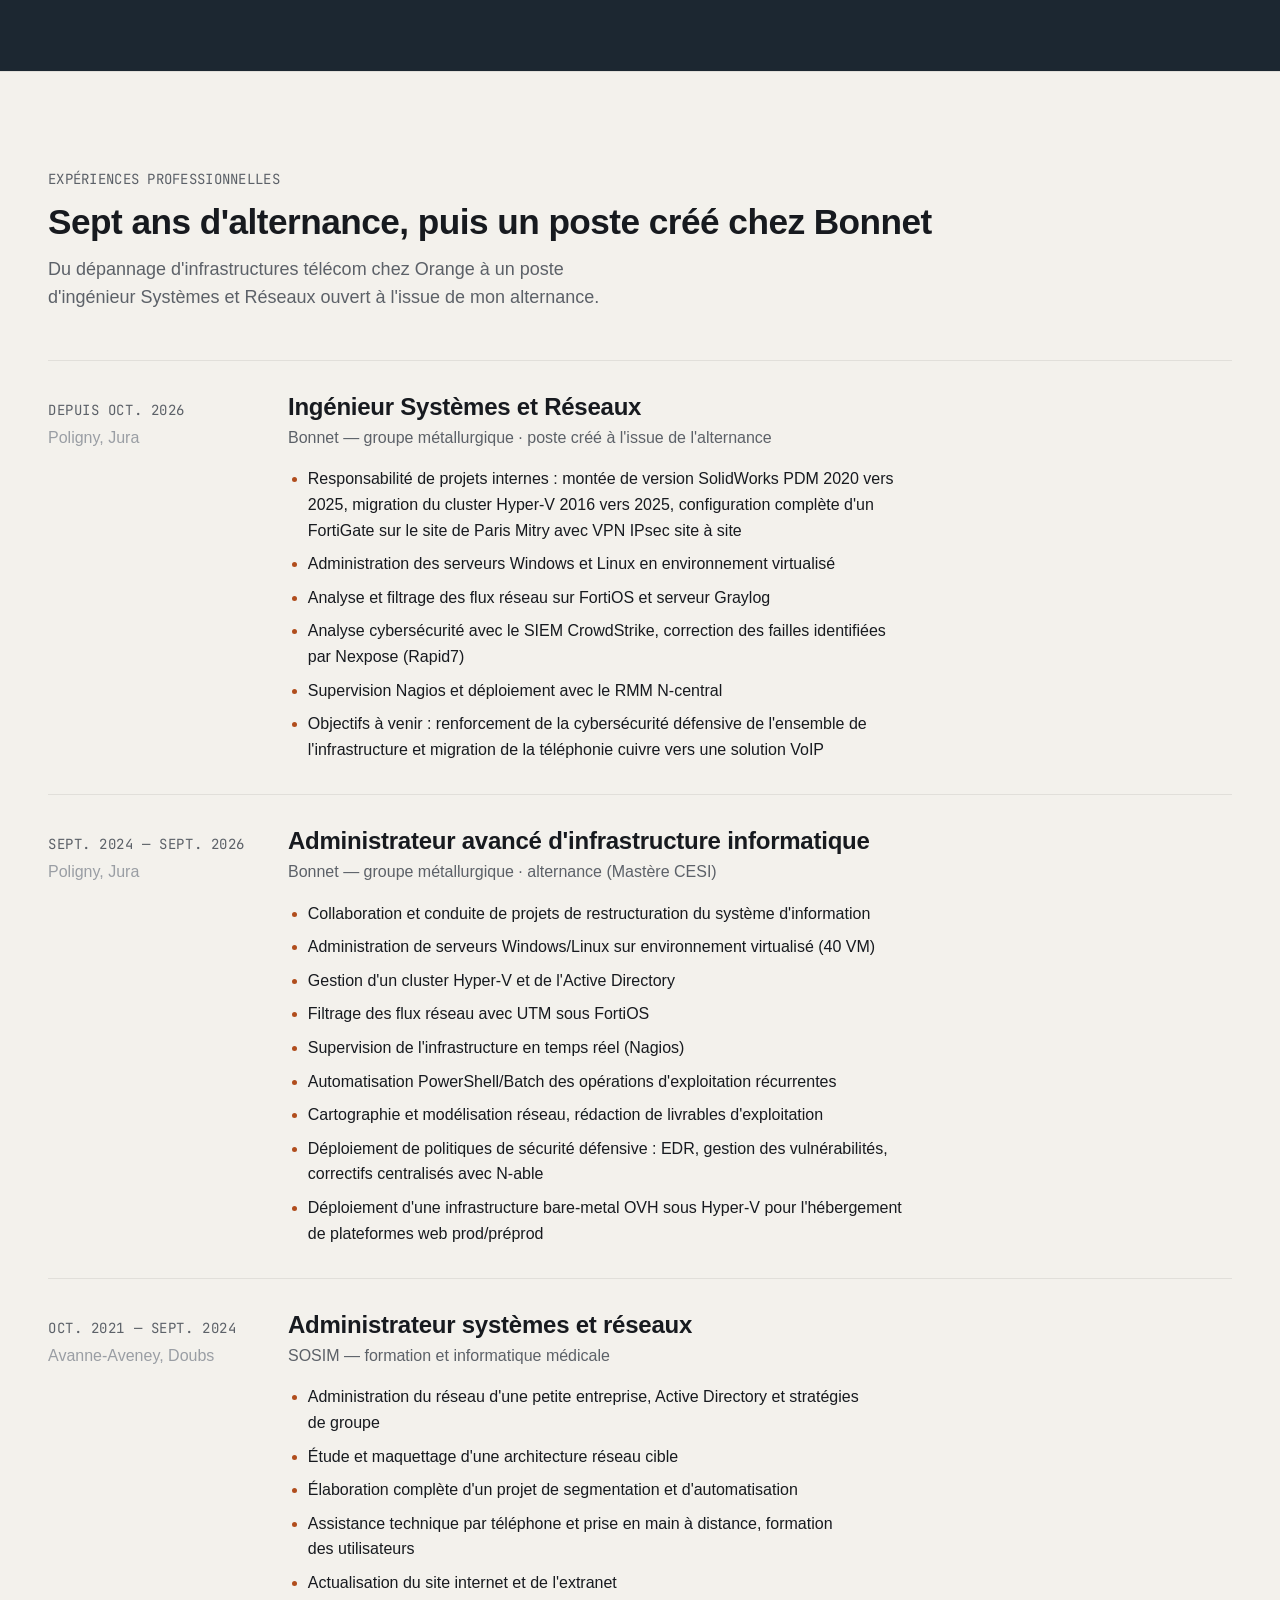
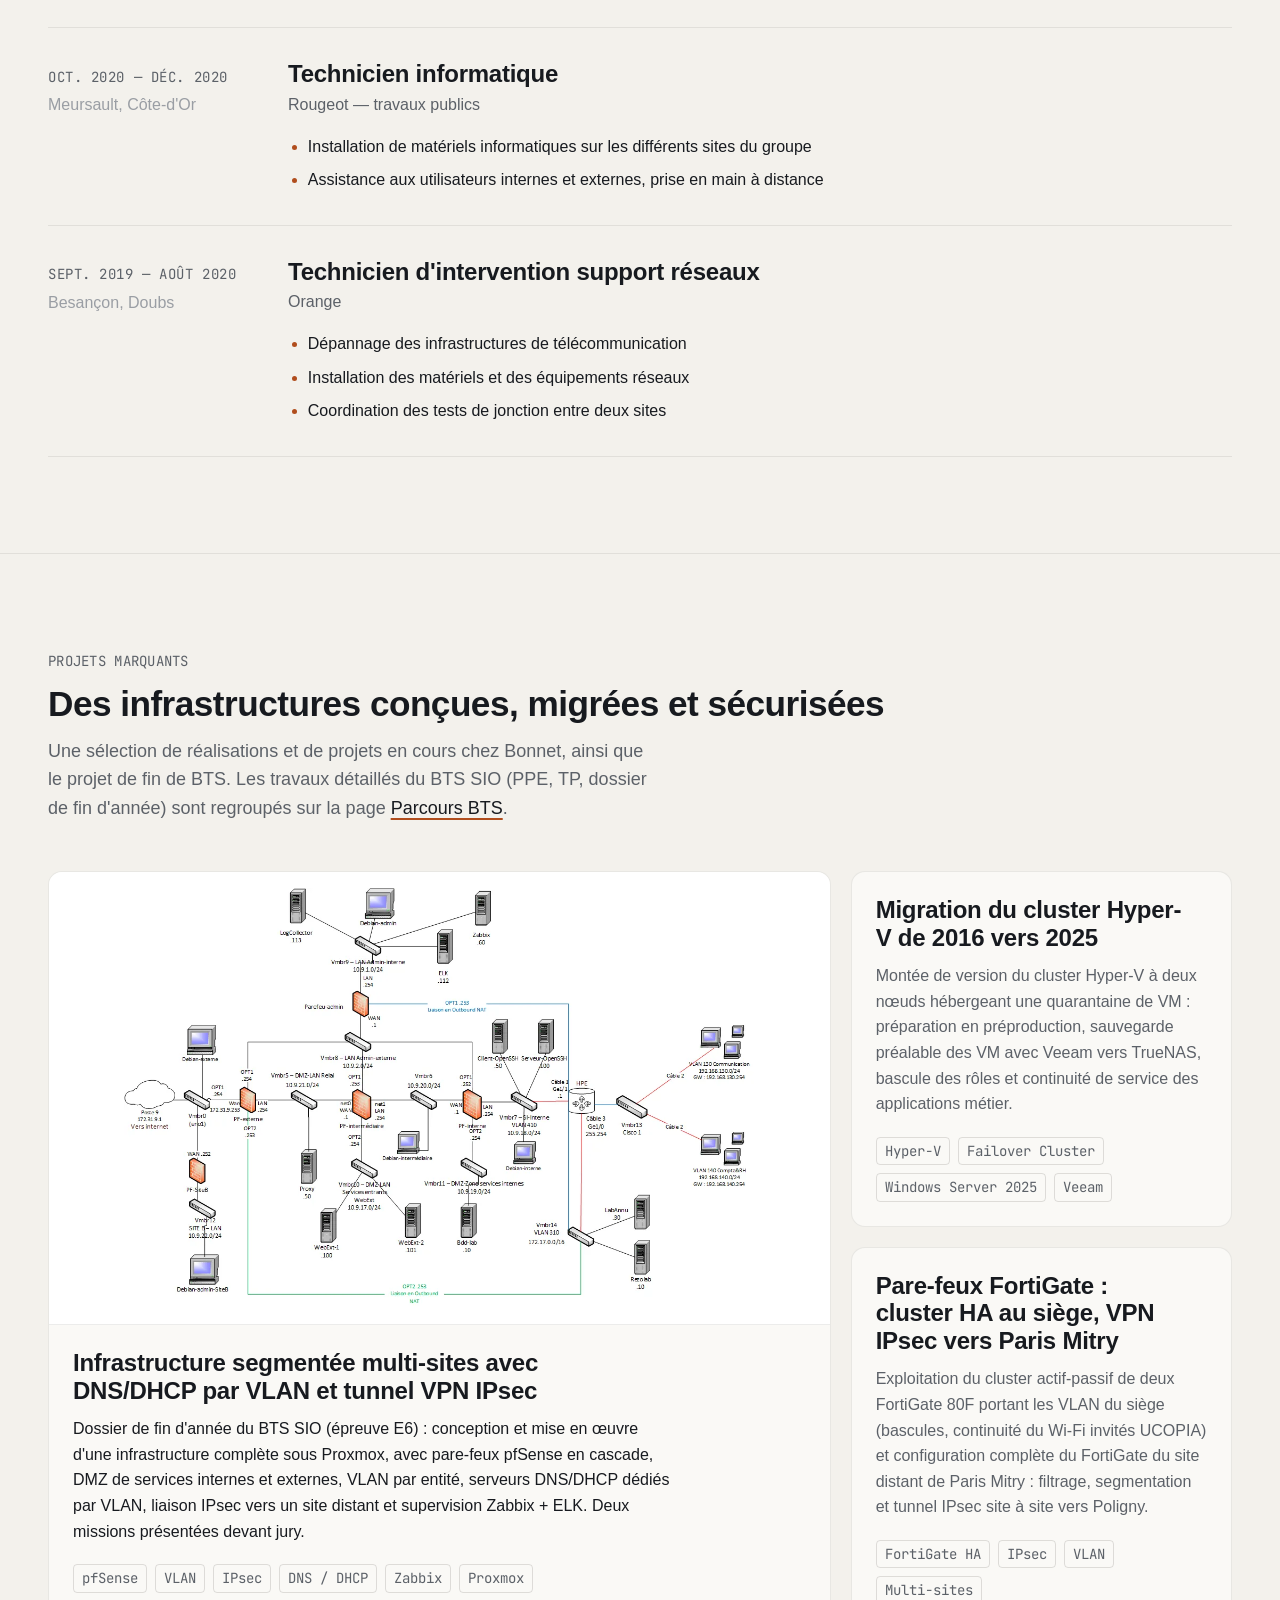
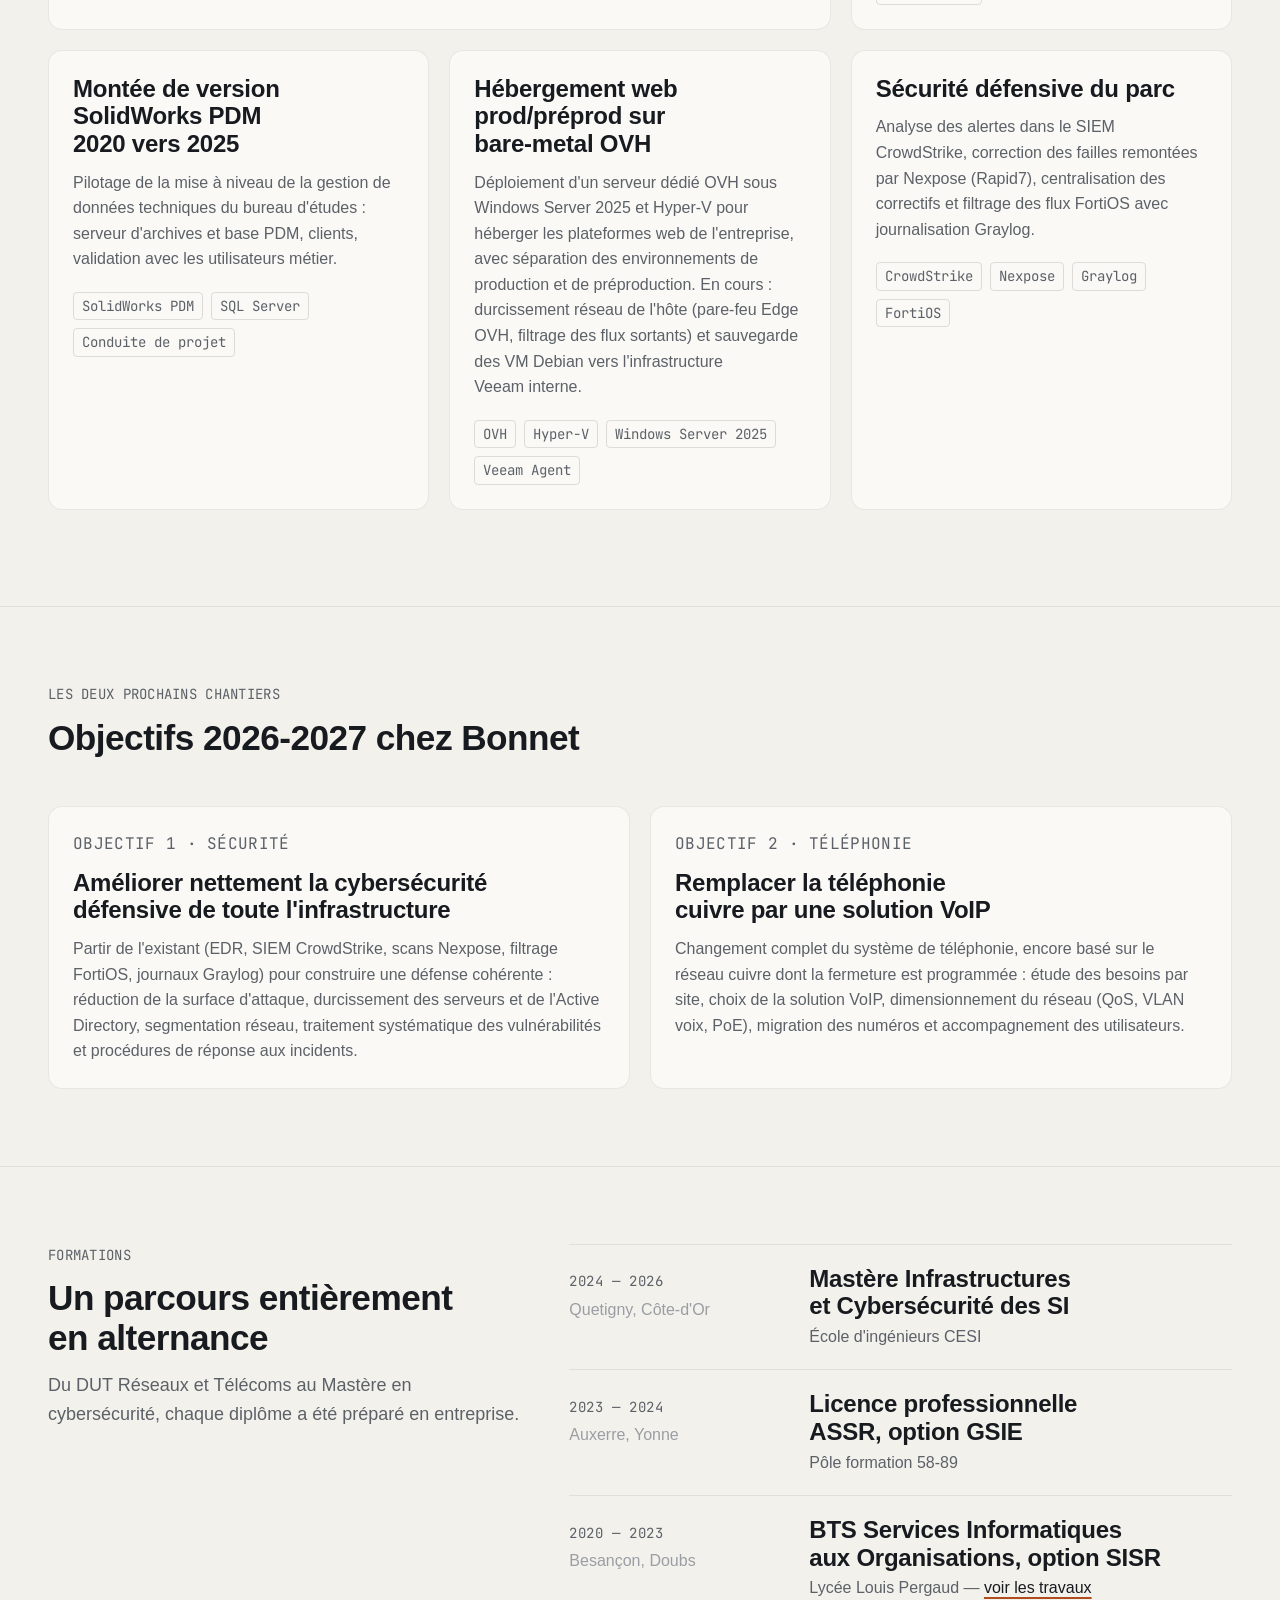
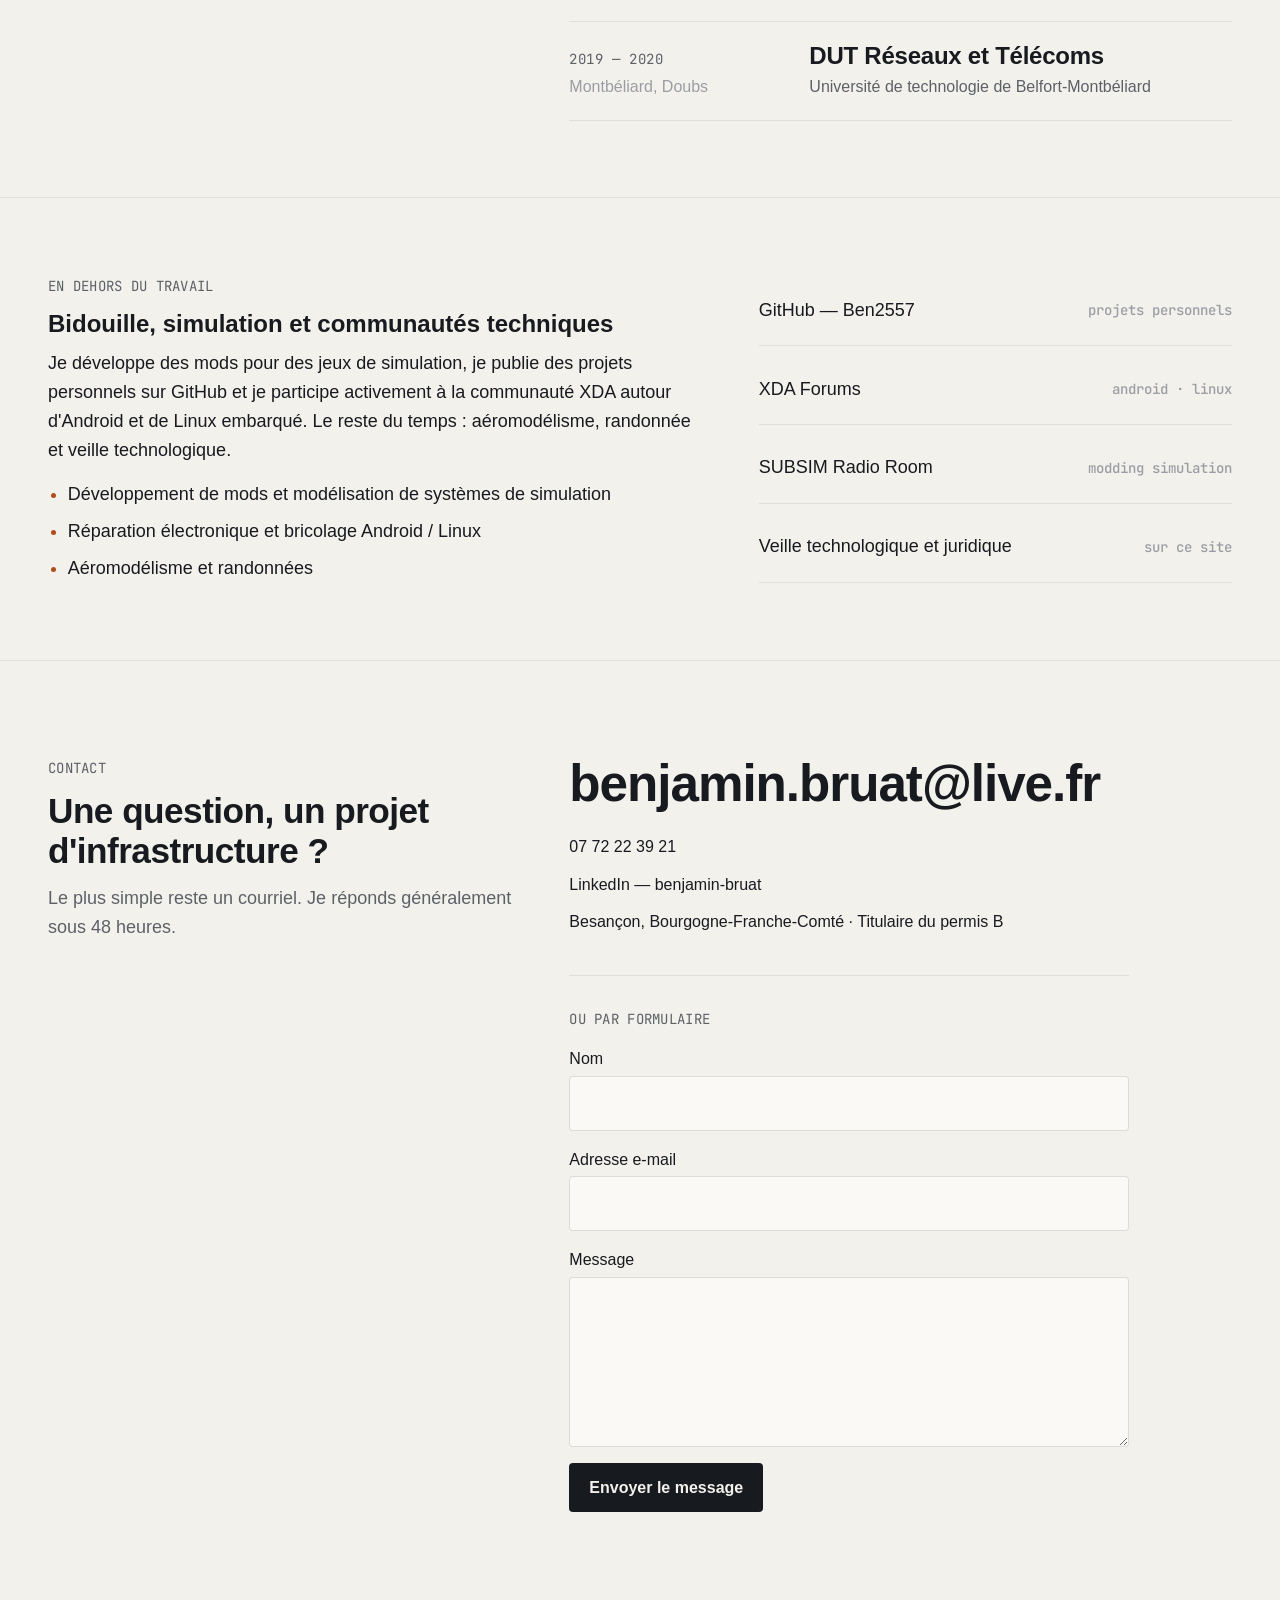
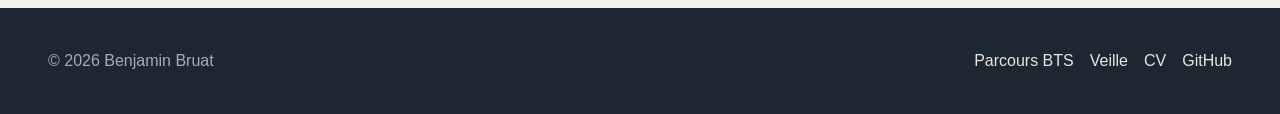
==== commit 69855f1a: "Reprise du meilleur de l'ancien portfolio WordPress - parcours.html : matières et débouchés du BTS, " ====
--- a/index.html
+++ b/index.html
@@ -396,6 +396,29 @@
               <a href="https://www.linkedin.com/in/benjamin-bruat-48789430a" target="_blank" rel="noopener noreferrer">LinkedIn — benjamin-bruat</a>
               <span>Besançon, Bourgogne-Franche-Comté · Titulaire du permis B</span>
             </div>
+
+            <!-- Formulaire Formspree : remplacer VOTRE_ID_FORMSPREE par l'identifiant du formulaire (https://formspree.io) -->
+            <form class="form" id="contact-form" action="https://formspree.io/f/VOTRE_ID_FORMSPREE" method="POST">
+              <p class="mono">Ou par formulaire</p>
+              <div class="field">
+                <label for="cf-name">Nom</label>
+                <input id="cf-name" name="name" type="text" autocomplete="name" required />
+              </div>
+              <div class="field">
+                <label for="cf-email">Adresse e-mail</label>
+                <input id="cf-email" name="email" type="email" autocomplete="email" required />
+              </div>
+              <div class="field">
+                <label for="cf-message">Message</label>
+                <textarea id="cf-message" name="message" rows="5" required></textarea>
+              </div>
+              <input class="hp" type="text" name="_gotcha" tabindex="-1" autocomplete="off" aria-hidden="true" />
+              <input type="hidden" name="_subject" value="Message depuis le portfolio" />
+              <div class="form__actions">
+                <button class="btn" type="submit">Envoyer le message</button>
+                <p class="form__status" role="status" aria-live="polite"></p>
+              </div>
+            </form>
           </div>
         </div>
       </div>
--- a/style.css
+++ b/style.css
@@ -989,3 +989,185 @@
   font-size: var(--text-sm);
   color: var(--color-text-muted);
 }
+
+/* ------------------------------------------------------------
+   Tableau des matières (BTS)
+   ------------------------------------------------------------ */
+.table-wrap {
+  overflow-x: auto;
+  background: var(--color-surface);
+  border: 1px solid var(--color-divider);
+  border-radius: var(--radius-md);
+}
+.matieres {
+  font-size: var(--text-sm);
+}
+.matieres th,
+.matieres td {
+  text-align: left;
+  padding: var(--space-3) var(--space-4);
+  border-bottom: 1px solid var(--color-divider);
+  vertical-align: top;
+}
+.matieres thead th {
+  font-family: var(--font-mono);
+  font-size: var(--text-xs);
+  font-weight: 500;
+  text-transform: uppercase;
+  letter-spacing: 0.04em;
+  color: var(--color-text-muted);
+}
+.matieres tbody tr:last-child th,
+.matieres tbody tr:last-child td {
+  border-bottom: 0;
+}
+.matieres tbody th {
+  font-weight: 500;
+}
+.matieres .is-none {
+  color: var(--color-text-faint);
+}
+
+/* ------------------------------------------------------------
+   Bloc dépliable (pas à pas techniques)
+   ------------------------------------------------------------ */
+.fold {
+  margin-top: var(--space-8);
+  background: var(--color-surface);
+  border: 1px solid var(--color-divider);
+  border-radius: var(--radius-md);
+}
+.fold summary {
+  display: flex;
+  align-items: center;
+  justify-content: space-between;
+  gap: var(--space-4);
+  min-height: 44px;
+  padding: var(--space-3) var(--space-5);
+  cursor: pointer;
+  list-style: none;
+  font-family: var(--font-display);
+  font-weight: 700;
+  font-size: var(--text-base);
+}
+.fold summary::-webkit-details-marker {
+  display: none;
+}
+.fold summary::after {
+  content: '+';
+  font-family: var(--font-mono);
+  color: var(--color-primary);
+}
+.fold[open] summary::after {
+  content: '\2013';
+}
+.fold__body {
+  display: grid;
+  gap: var(--space-4);
+  padding: 0 var(--space-5) var(--space-6);
+  font-size: var(--text-sm);
+}
+.fold__body h4 {
+  font-family: var(--font-mono);
+  font-size: var(--text-xs);
+  font-weight: 500;
+  text-transform: uppercase;
+  letter-spacing: 0.04em;
+  color: var(--color-text-muted);
+}
+.fold__body ul,
+.fold__body ol {
+  display: grid;
+  gap: var(--space-2);
+  padding-left: 1.2em;
+}
+.fold__body li::marker {
+  color: var(--color-primary);
+}
+.fold__body code {
+  font-family: var(--font-mono);
+  font-size: 0.9em;
+  padding: 1px 6px;
+  background: var(--color-surface-offset);
+  border-radius: var(--radius-sm);
+}
+.card .prose {
+  font-size: var(--text-sm);
+}
+
+/* ------------------------------------------------------------
+   Formulaire de contact
+   ------------------------------------------------------------ */
+.form {
+  display: grid;
+  gap: var(--space-4);
+  max-width: 560px;
+  margin-top: var(--space-10);
+  padding-top: var(--space-8);
+  border-top: 1px solid var(--color-divider);
+}
+.field {
+  display: grid;
+  gap: var(--space-1);
+}
+.field label {
+  font-size: var(--text-sm);
+  font-weight: 500;
+}
+.field input,
+.field textarea {
+  width: 100%;
+  min-height: 44px;
+  padding: var(--space-3) var(--space-4);
+  background: var(--color-surface);
+  border: 1px solid var(--color-border);
+  border-radius: var(--radius-sm);
+}
+.field textarea {
+  min-height: 140px;
+  resize: vertical;
+}
+.field input:hover,
+.field textarea:hover {
+  border-color: var(--color-text-faint);
+}
+.field input:focus-visible,
+.field textarea:focus-visible {
+  border-color: var(--color-primary);
+  outline-offset: 1px;
+}
+.form__actions {
+  display: flex;
+  flex-wrap: wrap;
+  align-items: center;
+  gap: var(--space-4);
+}
+.form__status {
+  font-size: var(--text-sm);
+  color: var(--color-text-muted);
+}
+.form__status.is-ok {
+  color: #2e6b3a;
+}
+.form__status.is-error {
+  color: #a12a1c;
+}
+.btn:disabled {
+  opacity: 0.6;
+  cursor: progress;
+}
+/* Champ piège anti-spam : invisible pour les humains */
+.hp {
+  position: absolute;
+  left: -9999px;
+  width: 1px;
+  height: 1px;
+  opacity: 0;
+}
+
+/* Adresse e-mail du contact : évite la coupure d'un caractère sur petit écran */
+@media (max-width: 480px) {
+  .contact__mail {
+    font-size: 1.5rem;
+  }
+}
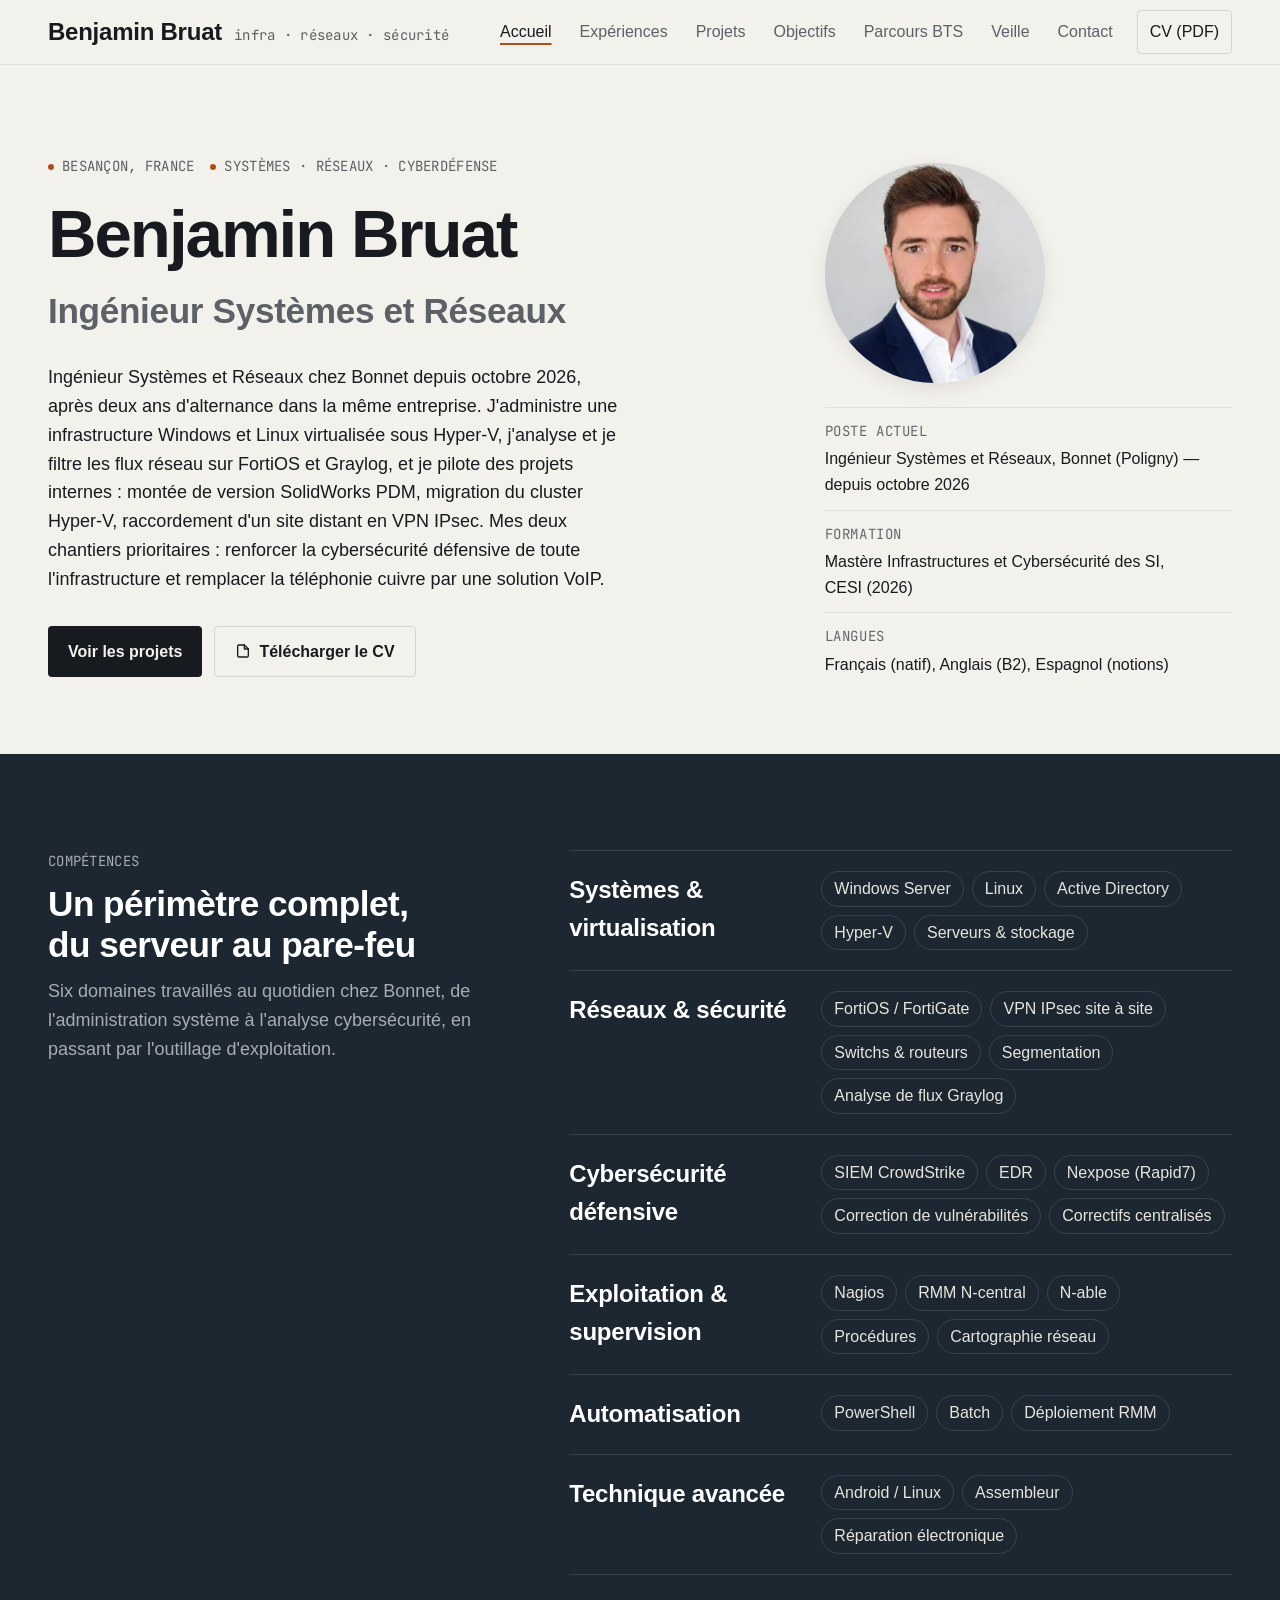
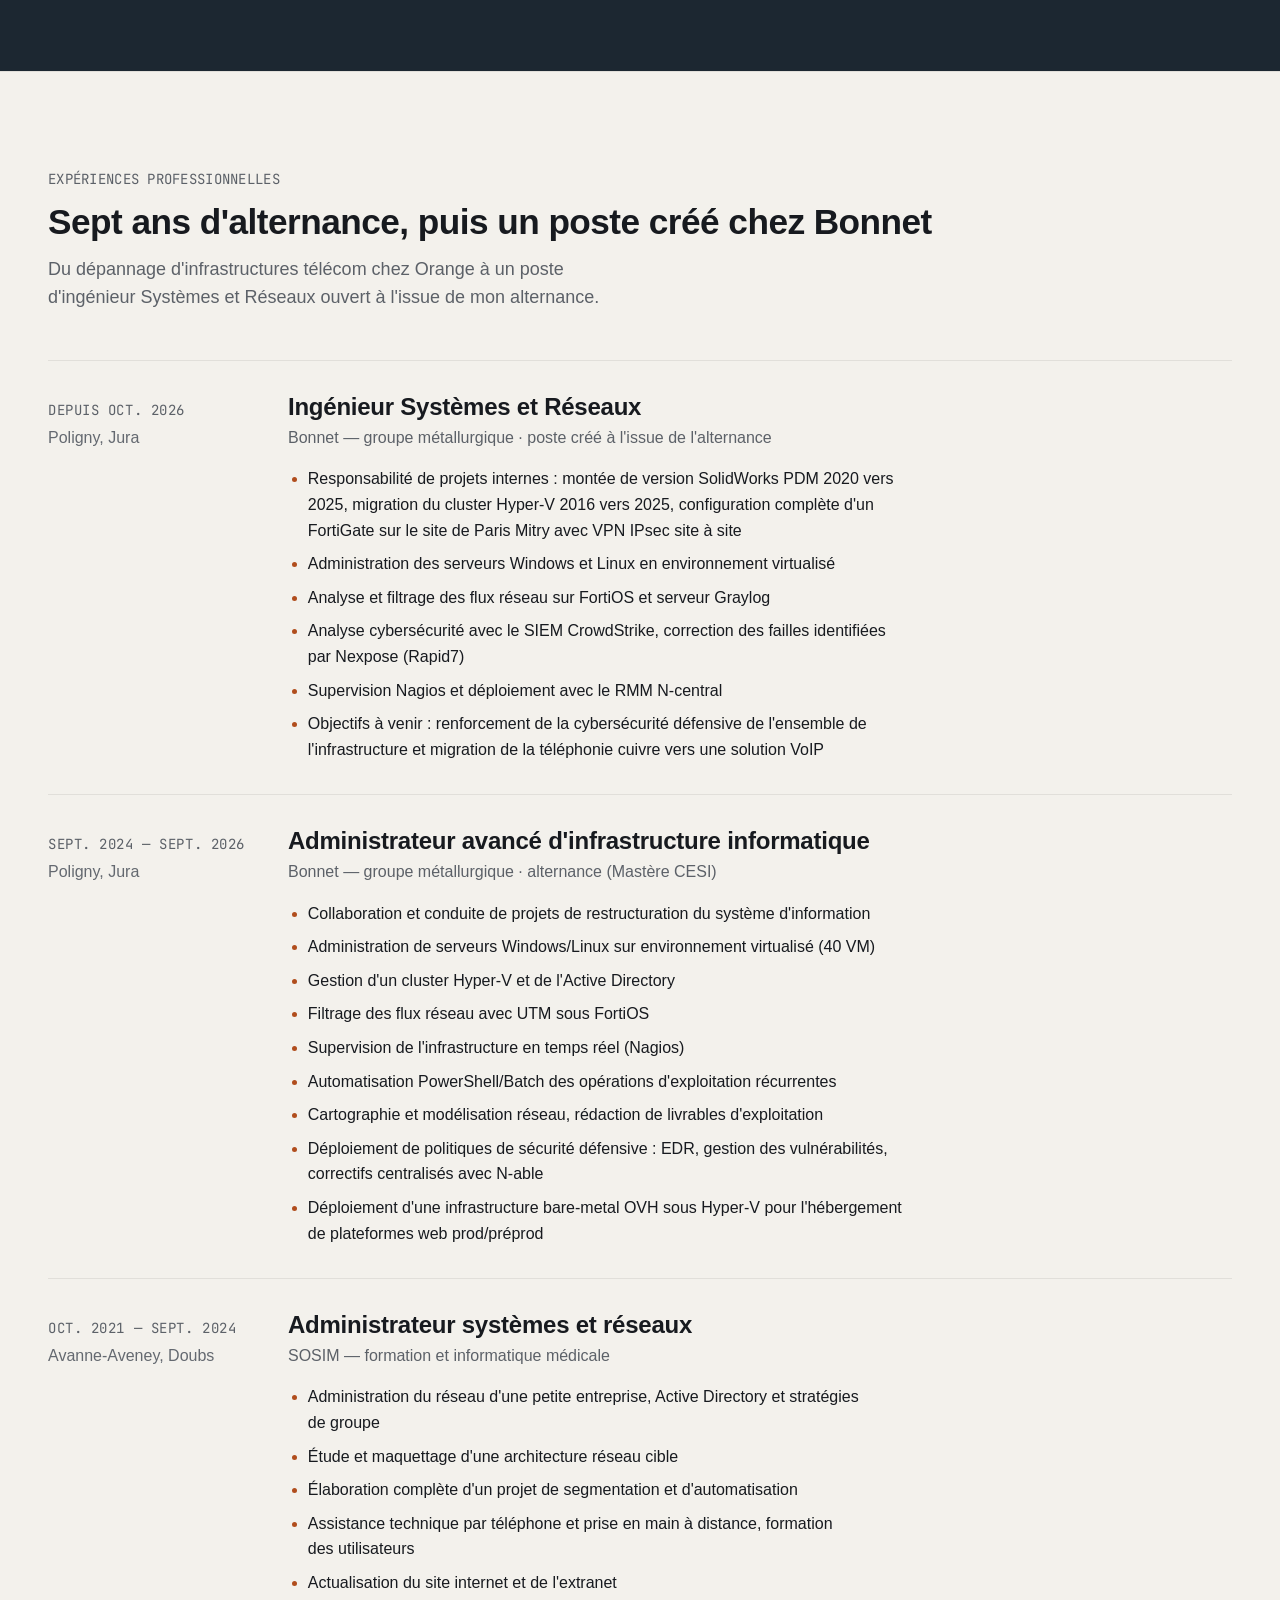
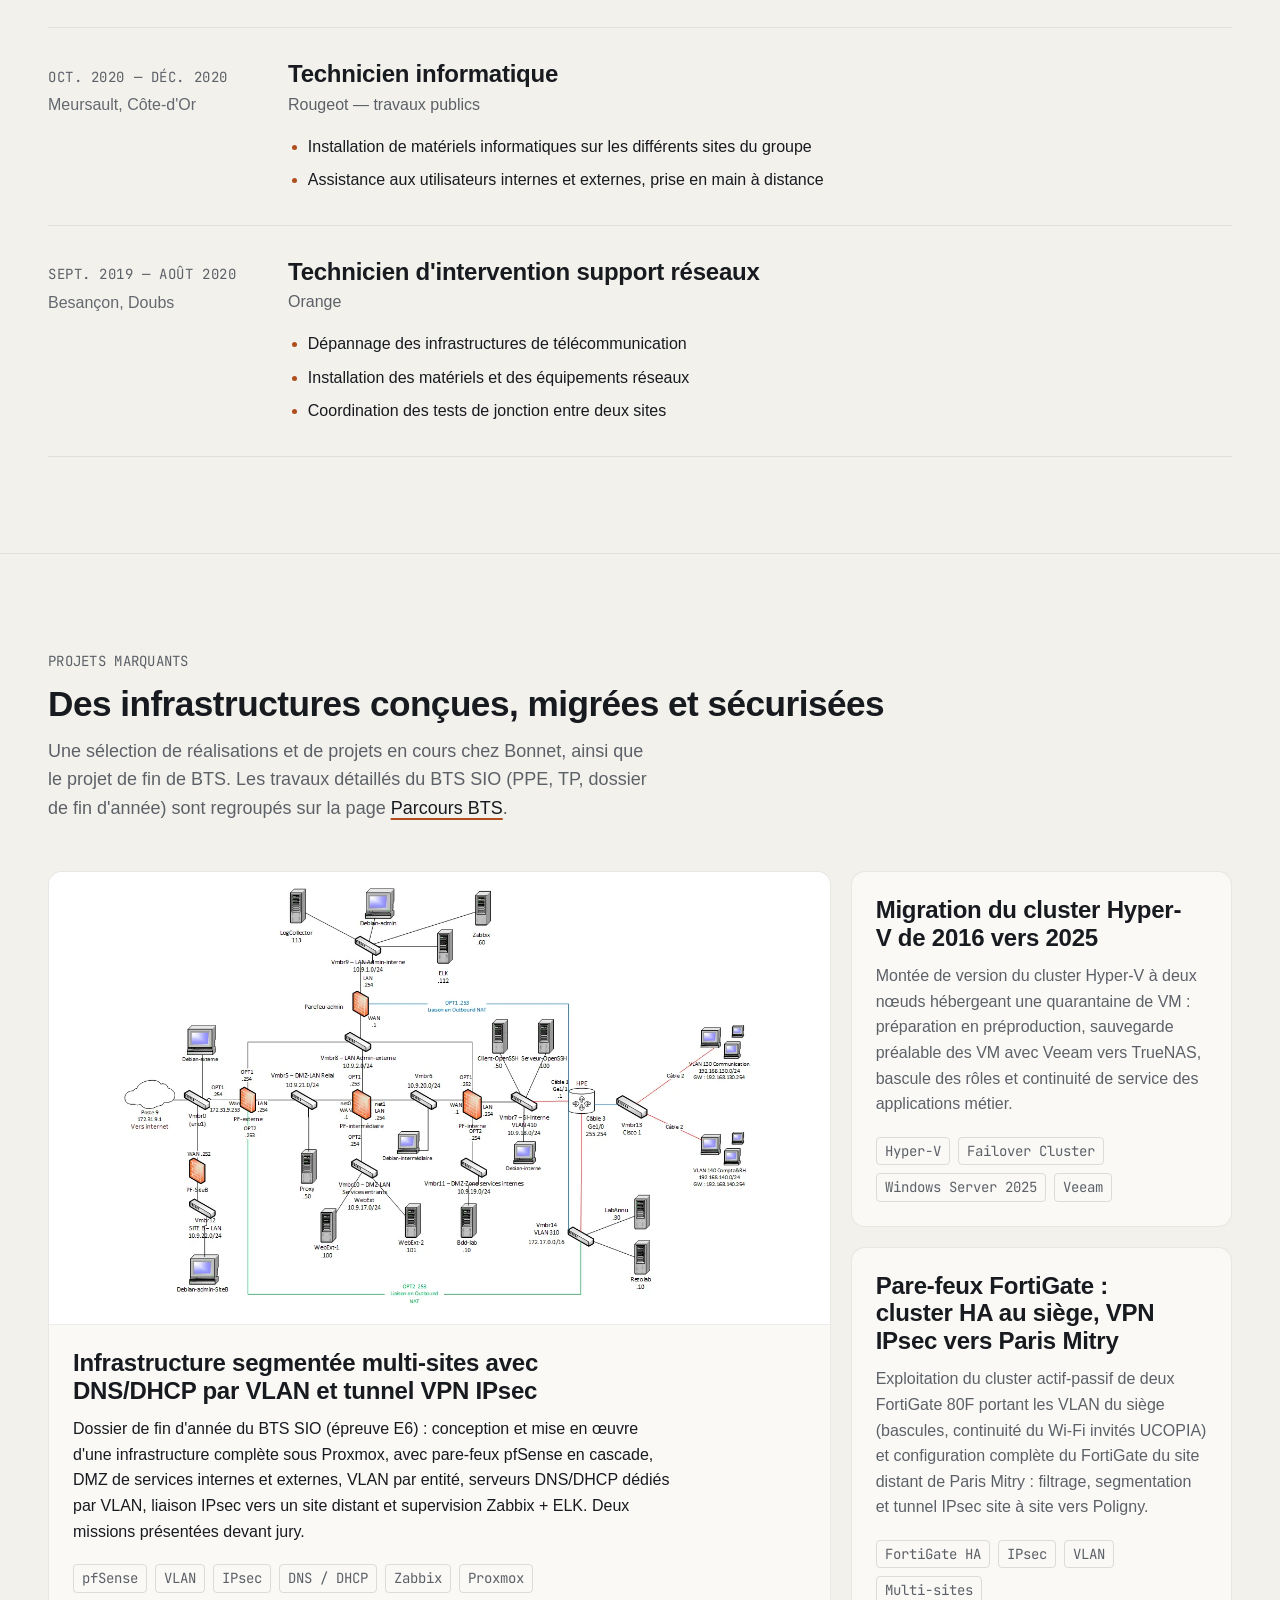
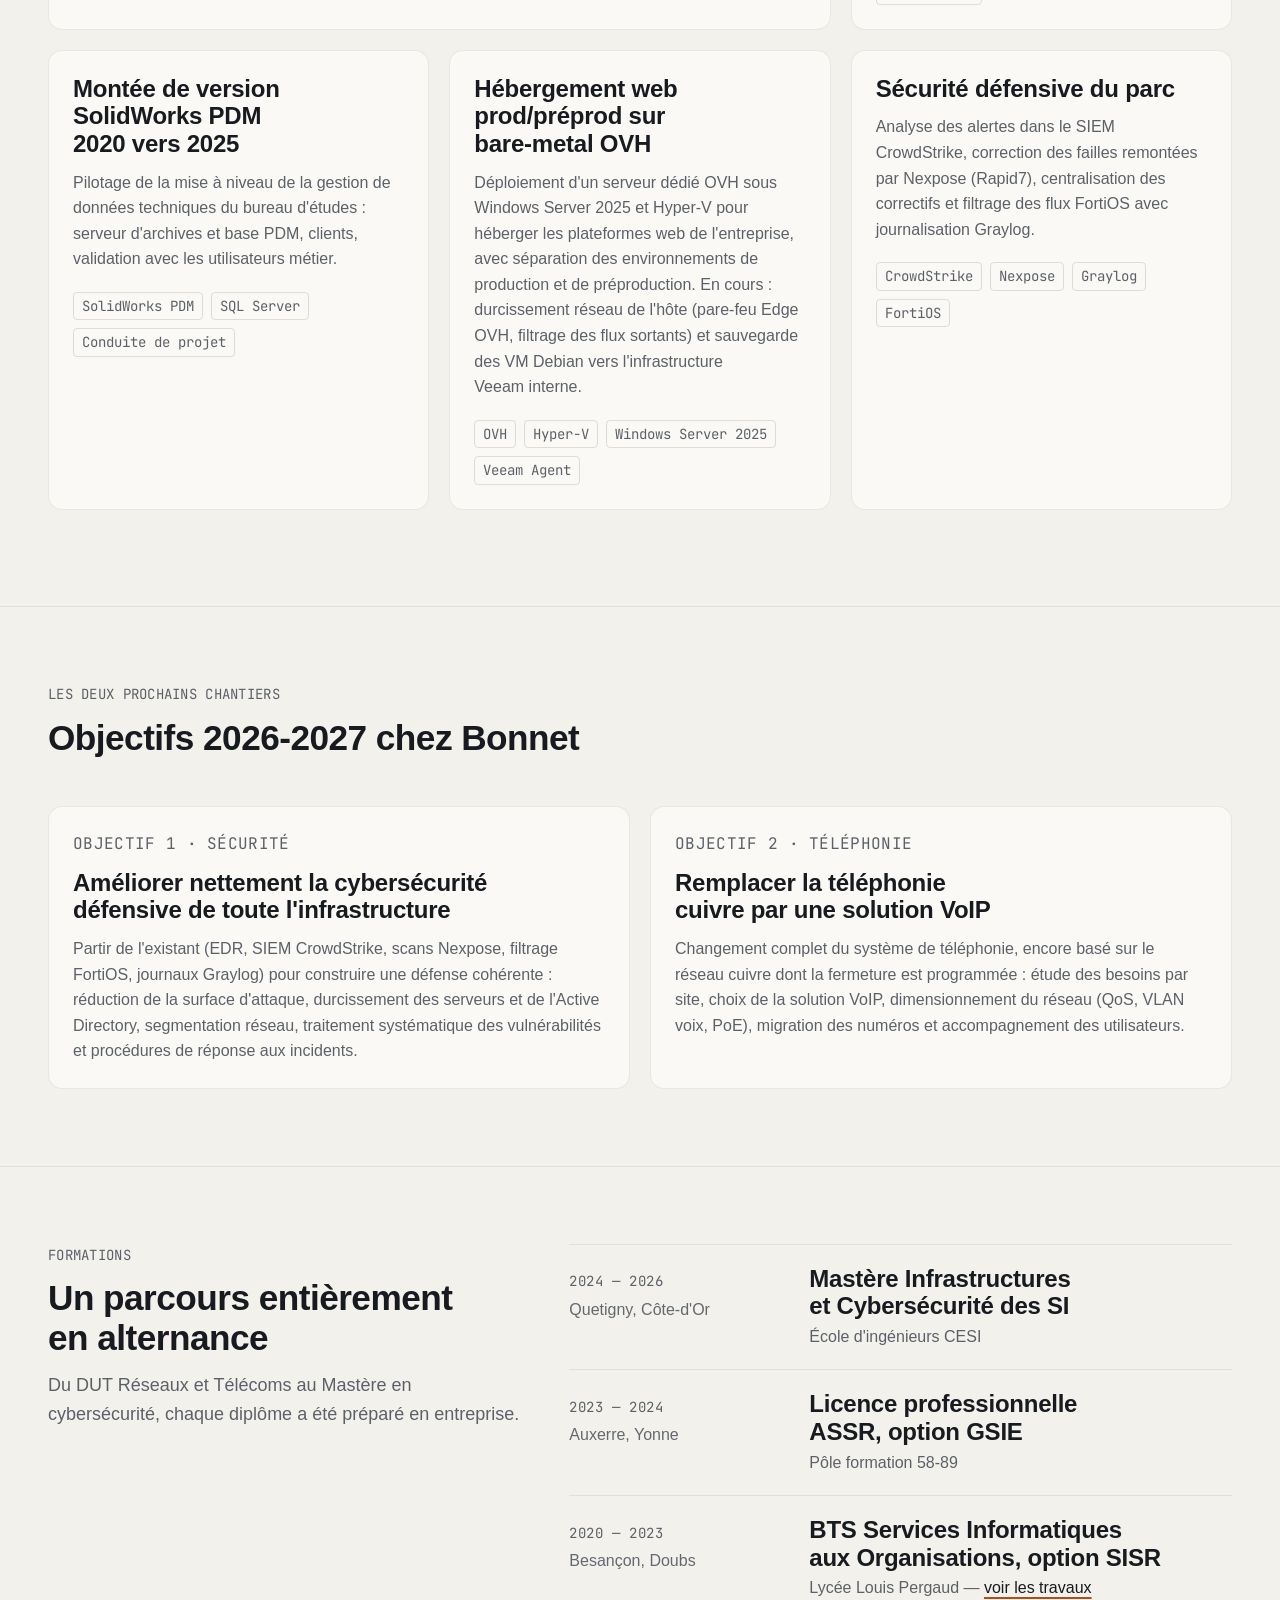
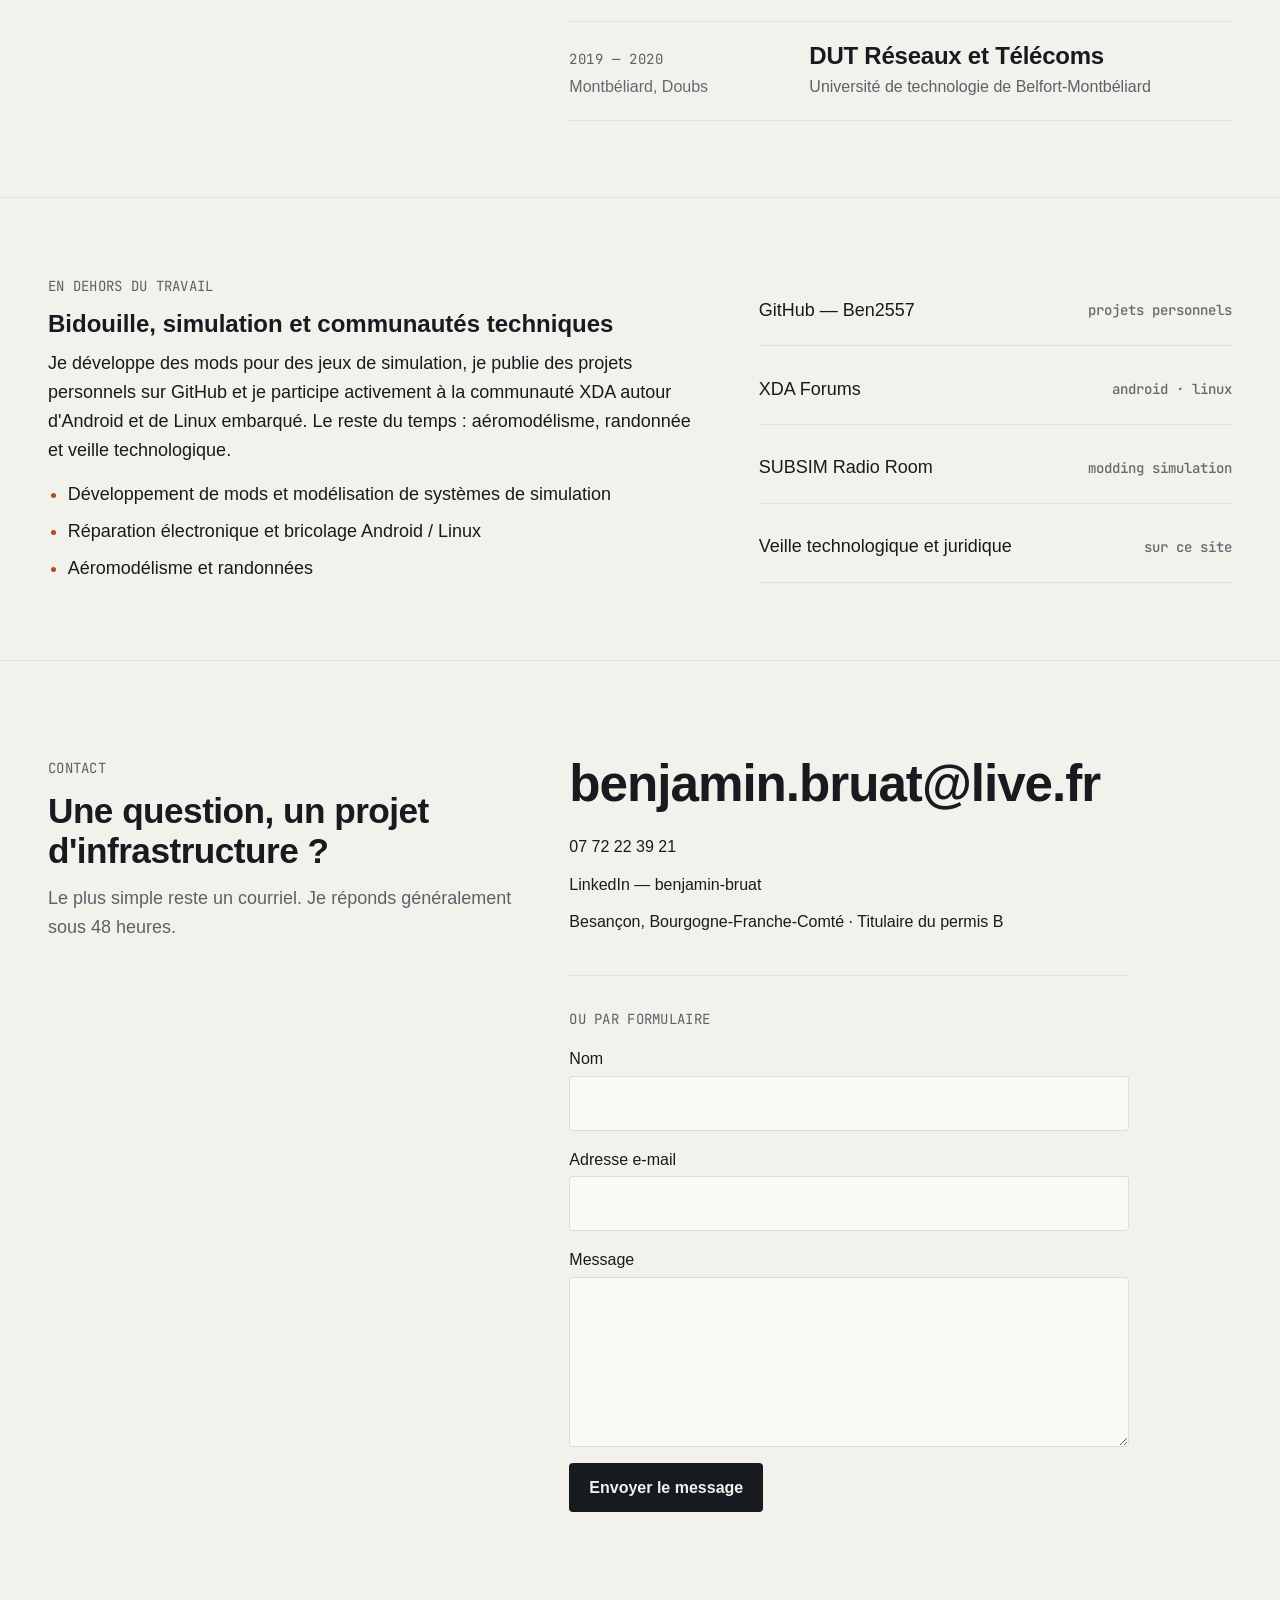
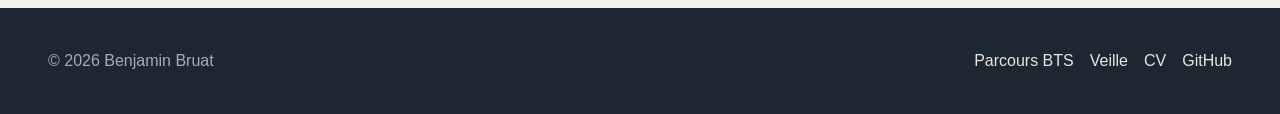
==== commit 7441d382: "Partage, référencement, polices locales, mode sombre et page 404 - Retrait du script d'édition Perpl" ====
--- a/index.html
+++ b/index.html
@@ -5,16 +5,19 @@
   <meta name="viewport" content="width=device-width, initial-scale=1" />
   <title>Benjamin Bruat — Ingénieur Systèmes et Réseaux</title>
   <meta name="description" content="Portfolio de Benjamin Bruat, ingénieur Systèmes et Réseaux chez Bonnet : administration Windows/Linux, Hyper-V, FortiOS, Graylog, CrowdStrike, Nagios, N-central et projets d'infrastructure." />
+  <link rel="canonical" href="https://ben2557.github.io/" />
+  <meta property="og:type" content="website" />
+  <meta property="og:site_name" content="Benjamin Bruat" />
+  <meta property="og:locale" content="fr_FR" />
   <meta property="og:title" content="Benjamin Bruat — Ingénieur Systèmes et Réseaux" />
-  <meta property="og:description" content="Systèmes, réseaux et cyberdéfense. Parcours, projets et veille technologique." />
-  <meta property="og:type" content="website" />
-  <meta property="og:image" content="./assets/img/portrait.webp" />
+  <meta property="og:description" content="Portfolio de Benjamin Bruat, ingénieur Systèmes et Réseaux chez Bonnet : administration Windows/Linux, Hyper-V, FortiOS, Graylog, CrowdStrike, Nagios, N-central et projets d'infrastructure." />
+  <meta property="og:url" content="https://ben2557.github.io/" />
+  <meta property="og:image" content="https://ben2557.github.io/assets/img/portrait.webp" />
+  <meta property="og:image:alt" content="Portrait de Benjamin Bruat" />
+  <meta name="twitter:card" content="summary" />
   <link rel="icon" href="./assets/img/favicon.svg" type="image/svg+xml" />
   <link rel="preconnect" href="https://api.fontshare.com" crossorigin />
-  <link rel="preconnect" href="https://fonts.googleapis.com" />
-  <link rel="preconnect" href="https://fonts.gstatic.com" crossorigin />
   <link href="https://api.fontshare.com/v2/css?f[]=cabinet-grotesk@700,800&f[]=satoshi@400,500,700&display=swap" rel="stylesheet" />
-  <link href="https://fonts.googleapis.com/css2?family=JetBrains+Mono:wght@400;500&display=swap" rel="stylesheet" />
   <link rel="stylesheet" href="./base.css" />
   <link rel="stylesheet" href="./style.css" />
   <script type="application/ld+json">
@@ -438,445 +441,5 @@
   </footer>
 
   <script src="./app.js" defer></script>
-<script data-pplx-inline-edit>
-(function () {
-  if (window === window.top) return;
-
-  const allowedParentOrigins = ["https://www.perplexity.ai","https://perplexity.ai","https://testing.perplexity.ai","https://staging.perplexity.ai","https://*.preview.i.perplexity.ai","http://perplexity.localhost","http://localhost:1420","http://127.0.0.1:1420","http://localhost:3000","http://127.0.0.1:3000","http://localhost:5173","http://127.0.0.1:5173"];
-  const MAX_FONT_BYTES = 500 * 1024;
-  const MAX_TOTAL_FONT_BYTES = 2 * 1024 * 1024;
-  const DEFAULT_LINE_HEIGHT = 16;
-  let scrollForwarding = false;
-  let scrollRaf = 0;
-  let trustedTopOrigin = null;
-
-  // Allow entries like "https://*.preview.i.perplexity.ai" — the wildcard
-  // matches a single DNS label (no dots), so "https://*.foo" cannot stretch
-  // across multiple labels.
-  function matchesAllowedOrigin(origin) {
-    if (!origin) return false;
-    for (const entry of allowedParentOrigins) {
-      if (!entry.includes("*")) {
-        if (entry === origin) return true;
-        continue;
-      }
-      const pattern = new RegExp(
-        "^" +
-          entry.replace(/[.+?^${}()|[\]\\]/g, "\\$&").replace(/\*/g, "[^.]+") +
-          "$",
-      );
-      if (pattern.test(origin)) return true;
-    }
-    return false;
-  }
-
-  // Trust decision: when the sender is same-origin-visible (event.origin is a
-  // real origin like https://www.perplexity.ai) we trust event.origin directly.
-  // When event.origin is "null" (opaque broker srcdoc), we fall back to the
-  // broker's stamped `parentOrigin` to identify the top window. The fallback
-  // is claim-only — we rely on the browser's native `targetOrigin` enforcement
-  // on the response path (see postToTrustedTop) to ensure replies can't be
-  // delivered to anyone but the actual top window of that claimed origin.
-  function getTrustedParentOrigin(event) {
-    const forwardedParentOrigin =
-      typeof event.data.parentOrigin === "string" ? event.data.parentOrigin : null;
-    const parentOrigin = event.origin === "null" ? forwardedParentOrigin : event.origin;
-    return matchesAllowedOrigin(parentOrigin) ? parentOrigin : null;
-  }
-
-  // All responses go to window.top with targetOrigin = the allowlisted origin.
-  // An attacker that iframes us inside their own null-origin broker can claim
-  // any parentOrigin they like, but the browser will drop the reply whenever
-  // the real top's origin doesn't match — so the screenshot never leaves.
-  function postToTrustedTop(message) {
-    if (!trustedTopOrigin) return;
-    try {
-      window.top.postMessage(message, trustedTopOrigin);
-    } catch (_error) {}
-  }
-
-  const PICK_CAPABILITIES = ["pick"];
-  const PICK_CHAIN_LENGTH = 4;
-  const PICK_MAX_TEXT_CHARS = 120;
-  const PICK_MAX_HTML_CHARS = 300;
-
-  function truncate(value, maxChars) {
-    return value.length > maxChars ? value.slice(0, maxChars - 1) + "…" : value;
-  }
-
-  function isPickableElement(element) {
-    return (
-      element instanceof Element &&
-      element !== document.documentElement &&
-      element !== document.body
-    );
-  }
-
-  function resolvePickTarget(x, y) {
-    if (!Number.isFinite(x) || !Number.isFinite(y)) return null;
-    const element = document.elementFromPoint(x, y);
-    return isPickableElement(element) ? element.closest("svg") || element : null;
-  }
-
-  function pickLabel(element) {
-    if (element.id) return element.localName + "#" + element.id;
-    return [element.localName].concat(Array.from(element.classList).slice(0, 2)).join(".");
-  }
-
-  // Only attributes that help find the element in source. data-* values and URL
-  // query strings or fragments can carry tokens.
-  const PICK_ATTRIBUTES = new Set([
-    "id",
-    "class",
-    "name",
-    "type",
-    "role",
-    "alt",
-    "aria-label",
-    "href",
-    "src",
-  ]);
-
-  function pickAttributeValue(attribute) {
-    return attribute.name === "href" || attribute.name === "src"
-      ? attribute.value.split(/[?#]/)[0]
-      : attribute.value;
-  }
-
-  function describePickElement(element) {
-    const chain = [];
-    for (
-      let current = element;
-      isPickableElement(current) && chain.length < PICK_CHAIN_LENGTH;
-      current = current.parentElement
-    ) {
-      chain.unshift(current);
-    }
-    const attributes = Array.from(element.attributes)
-      .filter((attribute) => PICK_ATTRIBUTES.has(attribute.name))
-      .map((attribute) => ` ${attribute.name}="${pickAttributeValue(attribute).replace(/"/g, "&quot;")}"`)
-      .join("");
-    const text = (element.innerText || element.textContent || "").replace(/\s+/g, " ").trim();
-    return {
-      chain: chain.map(pickLabel),
-      html: truncate(`<${element.localName}${attributes}>`, PICK_MAX_HTML_CHARS),
-      text: text ? truncate(text, PICK_MAX_TEXT_CHARS) : undefined,
-    };
-  }
-
-  // Hover asks once per frame, and innerText on a large section forces layout,
-  // so only the rect is re-read while the pointer stays on the same element.
-  // Clicks ask for fresh details since the page may have changed the element.
-  let lastPick = null;
-
-  function describePickTarget(element, fresh) {
-    if (fresh || lastPick?.element !== element) {
-      lastPick = { element, details: describePickElement(element) };
-    }
-    const rect = element.getBoundingClientRect();
-    return {
-      rect: { x: rect.left, y: rect.top, width: rect.width, height: rect.height },
-      ...lastPick.details,
-    };
-  }
-
-  function inlineAll(original, clone) {
-    if (original.nodeType !== 1 || clone.nodeType !== 1) return;
-
-    try {
-      const computedStyle = getComputedStyle(original);
-      // cssText on a computed style is the serialized declaration in modern
-      // Chromium/Safari — a single read beats enumerating ~400 longhand
-      // properties. Firefox returns "" here, so we fall back on empty.
-      const serialized = computedStyle.cssText;
-      if (serialized) {
-        clone.style.cssText = serialized;
-      } else {
-        const parts = new Array(computedStyle.length);
-        for (let index = 0; index < computedStyle.length; index += 1) {
-          const property = computedStyle[index];
-          parts[index] = `${property}:${computedStyle.getPropertyValue(property)};`;
-        }
-        clone.style.cssText = parts.join("");
-      }
-    } catch (_error) {}
-
-    const originalChildren = original.children;
-    const clonedChildren = clone.children;
-    for (
-      let index = 0;
-      index < originalChildren.length && index < clonedChildren.length;
-      index += 1
-    ) {
-      inlineAll(originalChildren[index], clonedChildren[index]);
-    }
-  }
-
-  function extractFontUrl(srcValue) {
-    const matches = [
-      ...srcValue.matchAll(
-        /url\(["']?([^"')]+)["']?\)(?:\s*format\(["']?([^"')]+)["']?\))?/gi,
-      ),
-    ];
-    if (matches.length === 0) return null;
-    const woff2 = matches.find((m) => m[2] && m[2].toLowerCase().includes("woff2"));
-    if (woff2) return woff2[1];
-    const woff = matches.find((m) => m[2] && m[2].toLowerCase().includes("woff"));
-    if (woff) return woff[1];
-    return matches[0][1];
-  }
-
-  // Cache resolved font URL -> data URI across captures. Fonts on a page
-  // essentially never change, and a batch run emits multiple captures back to
-  // back — without this we'd refetch + re-base64 every time.
-  const fontDataUriCache = new Map();
-  const SRC_DECLARATION_RE = /src\s*:\s*[^;}]+/i;
-
-  async function fetchAsDataUri(url) {
-    if (fontDataUriCache.has(url)) return fontDataUriCache.get(url);
-    let dataUri = null;
-    try {
-      const response = await fetch(url, { mode: "cors", credentials: "omit" });
-      if (response.ok) {
-        const blob = await response.blob();
-        if (blob.size <= MAX_FONT_BYTES) {
-          dataUri = await new Promise((resolve) => {
-            const reader = new FileReader();
-            reader.onloadend = () =>
-              resolve(typeof reader.result === "string" ? reader.result : null);
-            reader.onerror = () => resolve(null);
-            reader.readAsDataURL(blob);
-          });
-        }
-      }
-    } catch (_error) {
-      dataUri = null;
-    }
-    fontDataUriCache.set(url, dataUri);
-    return dataUri;
-  }
-
-  function collectFontFaceRuleTexts() {
-    const rules = [];
-    for (const sheet of document.styleSheets) {
-      let cssRules;
-      try {
-        cssRules = sheet.cssRules;
-      } catch (_error) {
-        continue;
-      }
-      if (!cssRules) continue;
-      for (const rule of cssRules) {
-        const cssText = rule.cssText || "";
-        if (cssText.startsWith("@font-face")) rules.push(cssText);
-      }
-    }
-    return rules;
-  }
-
-  async function buildInlinedFontCss() {
-    const ruleTexts = collectFontFaceRuleTexts();
-    if (ruleTexts.length === 0) return null;
-
-    const resolved = ruleTexts.map((cssText) => {
-      if (!SRC_DECLARATION_RE.test(cssText)) return null;
-      const srcMatch = cssText.match(/src\s*:\s*([^;}]+)[;}]/i);
-      if (!srcMatch) return null;
-      const url = extractFontUrl(srcMatch[1]);
-      if (!url) return null;
-      try {
-        return { cssText, url: new URL(url, document.baseURI).href };
-      } catch (_error) {
-        return null;
-      }
-    });
-
-    const dataUris = await Promise.all(
-      resolved.map((entry) => (entry ? fetchAsDataUri(entry.url) : Promise.resolve(null))),
-    );
-
-    const inlined = [];
-    let totalBytes = 0;
-    for (let index = 0; index < resolved.length; index += 1) {
-      const entry = resolved[index];
-      const dataUri = dataUris[index];
-      if (!entry || !dataUri) continue;
-      const approxBytes = dataUri.length * 0.75;
-      if (totalBytes + approxBytes > MAX_TOTAL_FONT_BYTES) break;
-      totalBytes += approxBytes;
-      inlined.push(entry.cssText.replace(SRC_DECLARATION_RE, `src: url("${dataUri}")`));
-    }
-    return inlined.length > 0 ? inlined.join("\n") : null;
-  }
-
-  function stripExternal(clone) {
-    const images = clone.querySelectorAll("img");
-    for (let index = 0; index < images.length; index += 1) {
-      const src = images[index].getAttribute("src");
-      if (src && !src.startsWith("data:")) images[index].removeAttribute("src");
-    }
-
-    const elements = clone.querySelectorAll("*");
-    for (let index = 0; index < elements.length; index += 1) {
-      const style = elements[index].style.cssText;
-      if (style && style.includes("url(")) {
-        elements[index].style.cssText = style.replace(
-          /url\(["']?(?!data:)[^)"']*["']?\)/gi,
-          "none",
-        );
-      }
-    }
-  }
-
-  function emitScroll() {
-    scrollRaf = 0;
-    if (!scrollForwarding) return;
-    postToTrustedTop({
-      type: "INLINE_EDIT_SCROLL",
-      scrollX: window.scrollX,
-      scrollY: window.scrollY,
-      capabilities: PICK_CAPABILITIES,
-    });
-  }
-
-  window.addEventListener(
-    "scroll",
-    function () {
-      if (!scrollForwarding || scrollRaf) return;
-      scrollRaf = requestAnimationFrame(emitScroll);
-    },
-    { passive: true, capture: true },
-  );
-
-  async function handleCaptureRequest(event) {
-    const requestId = event.data.requestId;
-    const scrollX = window.scrollX;
-    const scrollY = window.scrollY;
-    const width = window.innerWidth;
-    const height = window.innerHeight;
-
-    function postResult(dataUrl) {
-      postToTrustedTop({
-        type: "INLINE_EDIT_SCREENSHOT_RESULT",
-        requestId,
-        dataUrl,
-        scrollX,
-        scrollY,
-      });
-    }
-
-    try {
-      // Wait for any pending web fonts to resolve so both inline metrics and
-      // the @font-face inlining below see the same loaded faces.
-      if (document.fonts && document.fonts.ready) {
-        try {
-          await document.fonts.ready;
-        } catch (_error) {}
-      }
-
-      const clone = document.documentElement.cloneNode(true);
-      inlineAll(document.documentElement, clone);
-
-      const removedNodes = clone.querySelectorAll("script,link[rel=\"stylesheet\"],style");
-      for (let index = 0; index < removedNodes.length; index += 1) {
-        removedNodes[index].remove();
-      }
-
-      stripExternal(clone);
-
-      // Re-embed web fonts as data-URI @font-face rules so the SVG rasterizer
-      // can resolve them — external font URLs aren't fetched during
-      // foreignObject rendering, which would otherwise force a fallback face
-      // and change text metrics.
-      const inlinedFontCss = await buildInlinedFontCss();
-      if (inlinedFontCss) {
-        const styleEl = document.createElement("style");
-        styleEl.textContent = inlinedFontCss;
-        const head = clone.querySelector("head");
-        if (head) head.appendChild(styleEl);
-        else clone.insertBefore(styleEl, clone.firstChild);
-      }
-
-      const html = new XMLSerializer().serializeToString(clone);
-      const svg =
-        `<svg xmlns="http://www.w3.org/2000/svg" width="${width}" height="${height}">` +
-        '<foreignObject width="100%" height="100%">' +
-        `<div xmlns="http://www.w3.org/1999/xhtml" style="width:${width}px;height:${height}px;overflow:hidden">` +
-        `<div style="position:relative;left:-${scrollX}px;top:-${scrollY}px">` +
-        html +
-        "</div></div></foreignObject></svg>";
-      const svgUrl = `data:image/svg+xml;charset=utf-8,${encodeURIComponent(svg)}`;
-      const image = new Image();
-      image.onload = function () {
-        const canvas = document.createElement("canvas");
-        canvas.width = width;
-        canvas.height = height;
-        canvas.getContext("2d").drawImage(image, 0, 0);
-        postResult(canvas.toDataURL("image/png"));
-      };
-      image.onerror = function () {
-        postResult(null);
-      };
-      image.src = svgUrl;
-    } catch (_error) {
-      postResult(null);
-    }
-  }
-
-  window.addEventListener("message", function (event) {
-    if (!event.data) return;
-    // Only accept messages from the direct parent frame. Blocks sibling /
-    // unrelated-window postMessage senders that could otherwise reach us.
-    if (event.source !== window.parent) return;
-
-    const trustedParentOrigin = getTrustedParentOrigin(event);
-    if (!trustedParentOrigin) return;
-    trustedTopOrigin = trustedParentOrigin;
-
-    if (event.data.type === "INLINE_EDIT_PICK") {
-      const element = resolvePickTarget(event.data.x, event.data.y);
-      postToTrustedTop({
-        type: "INLINE_EDIT_PICK_RESULT",
-        seq: event.data.seq,
-        target: element ? describePickTarget(element, event.data.fresh === true) : null,
-      });
-      return;
-    }
-
-    if (event.data.type === "INLINE_EDIT_SCROLL_START") {
-      scrollForwarding = true;
-      emitScroll();
-      return;
-    }
-
-    if (event.data.type === "INLINE_EDIT_SCROLL_STOP") {
-      scrollForwarding = false;
-      if (scrollRaf) cancelAnimationFrame(scrollRaf);
-      scrollRaf = 0;
-      return;
-    }
-
-    if (event.data.type === "INLINE_EDIT_SCROLL_BY") {
-      const { deltaX, deltaY, deltaMode } = event.data;
-      if (!scrollForwarding || !Number.isFinite(deltaX) || !Number.isFinite(deltaY)) return;
-      if (deltaMode !== 0 && deltaMode !== 1 && deltaMode !== 2) return;
-      const lineHeight =
-        parseFloat(getComputedStyle(document.documentElement).lineHeight) || DEFAULT_LINE_HEIGHT;
-      const scaleX = deltaMode === 1 ? lineHeight : deltaMode === 2 ? window.innerWidth : 1;
-      const scaleY = deltaMode === 1 ? lineHeight : deltaMode === 2 ? window.innerHeight : 1;
-      // The selection overlay receives the wheel event instead of this iframe.
-      // Instant scrolling preserves trackpad deltas even on smooth-scroll sites.
-      window.scrollBy({ left: deltaX * scaleX, top: deltaY * scaleY, behavior: "instant" });
-      emitScroll();
-      return;
-    }
-
-    if (event.data.type !== "INLINE_EDIT_CAPTURE_REQUEST") return;
-
-    handleCaptureRequest(event);
-  });
-})();
-
-
-</script></body>
+</body>
 </html>
--- a/base.css
+++ b/base.css
@@ -1,3 +1,5 @@
+@import url('./enhancements.css');
+
 /* base.css — reset et fondations */
 *,
 *::before,
@@ -8,9 +10,6 @@
 }
 
 html {
-  -moz-text-size-adjust: none;
-  -webkit-text-size-adjust: none;
-  text-size-adjust: none;
   -webkit-font-smoothing: antialiased;
   -moz-osx-font-smoothing: grayscale;
   text-rendering: optimizeLegibility;
@@ -27,44 +26,16 @@
   background-color: var(--color-bg);
 }
 
-img,
-picture,
-video,
-canvas,
-svg {
+img, picture, video, canvas, svg {
   display: block;
   max-width: 100%;
   height: auto;
 }
 
-ul[role='list'],
-ol[role='list'] {
-  list-style: none;
-}
-
-input,
-button,
-textarea,
-select {
-  font: inherit;
-  color: inherit;
-}
-
-h1,
-h2,
-h3,
-h4 {
-  text-wrap: balance;
-  line-height: 1.15;
-}
-
-p,
-li,
-figcaption,
-dd {
-  text-wrap: pretty;
-  max-width: 68ch;
-}
+ul[role='list'], ol[role='list'] { list-style: none; }
+input, button, textarea, select { font: inherit; color: inherit; }
+h1, h2, h3, h4 { text-wrap: balance; line-height: 1.15; }
+p, li, figcaption, dd { text-wrap: pretty; max-width: 68ch; }
 
 ::selection {
   background: color-mix(in oklab, var(--color-primary) 25%, transparent);
@@ -78,9 +49,7 @@
 }
 
 @media (prefers-reduced-motion: reduce) {
-  *,
-  *::before,
-  *::after {
+  *, *::before, *::after {
     animation-duration: 0.01ms !important;
     animation-iteration-count: 1 !important;
     transition-duration: 0.01ms !important;
@@ -88,26 +57,11 @@
   }
 }
 
-button {
-  cursor: pointer;
-  background: none;
-  border: none;
+button { cursor: pointer; background: none; border: none; }
+table { border-collapse: collapse; width: 100%; }
+a, button {
+  transition: color var(--transition-interactive), background var(--transition-interactive), border-color var(--transition-interactive), box-shadow var(--transition-interactive);
 }
-
-table {
-  border-collapse: collapse;
-  width: 100%;
-}
-
-a,
-button {
-  transition:
-    color var(--transition-interactive),
-    background var(--transition-interactive),
-    border-color var(--transition-interactive),
-    box-shadow var(--transition-interactive);
-}
-
 .sr-only {
   position: absolute;
   width: 1px;
--- a/style.css
+++ b/style.css
@@ -1,3 +1,21 @@
+/* JetBrains Mono hébergée en local (licence OFL, voir assets/fonts/) */
+@font-face {
+  font-family: 'JetBrains Mono';
+  font-style: normal;
+  font-weight: 400;
+  font-display: swap;
+  src: url('./assets/fonts/jetbrains-mono-latin-400-normal.woff2') format('woff2');
+  unicode-range: U+0000-00FF, U+0131, U+0152-0153, U+02BB-02BC, U+02C6, U+02DA, U+02DC, U+2000-206F, U+20AC, U+2122, U+2191, U+2193, U+2212, U+2215, U+FEFF, U+FFFD;
+}
+@font-face {
+  font-family: 'JetBrains Mono';
+  font-style: normal;
+  font-weight: 500;
+  font-display: swap;
+  src: url('./assets/fonts/jetbrains-mono-latin-500-normal.woff2') format('woff2');
+  unicode-range: U+0000-00FF, U+0131, U+0152-0153, U+02BB-02BC, U+02C6, U+02DA, U+02DC, U+2000-206F, U+20AC, U+2122, U+2191, U+2193, U+2212, U+2215, U+FEFF, U+FFFD;
+}
+
 /* ============================================================
    style.css — jetons de design et composants
    Palette : papier chaud, encre, cuivre (accent), ardoise (panneaux)
@@ -33,6 +51,7 @@
   --space-32: 8rem;
 
   /* Couleurs */
+  color-scheme: light;
   --color-bg: #f3f1ec;
   --color-surface: #faf9f6;
   --color-surface-offset: #ebe8e1;
@@ -41,11 +60,15 @@
 
   --color-text: #171a1f;
   --color-text-muted: #5c6168;
-  --color-text-faint: #9a9ea4;
+  --color-text-faint: #636870;
 
   --color-primary: #b04d1d;
   --color-primary-hover: #8d3c15;
   --color-primary-soft: #f1dccf;
+
+  --color-on-primary: #fff;
+  --color-success: #2e6b3a;
+  --color-danger: #a12a1c;
 
   --color-panel: #1c2731;
   --color-panel-2: #243340;
@@ -95,7 +118,7 @@
   top: -100%;
   left: var(--space-4);
   background: var(--color-primary);
-  color: #fff;
+  color: var(--color-on-primary);
   padding: var(--space-2) var(--space-4);
   border-radius: var(--radius-sm);
   z-index: 100;
@@ -239,7 +262,7 @@
 }
 .btn:hover {
   background: var(--color-primary);
-  color: #fff;
+  color: var(--color-on-primary);
 }
 .btn--ghost {
   background: transparent;
@@ -1147,10 +1170,10 @@
   color: var(--color-text-muted);
 }
 .form__status.is-ok {
-  color: #2e6b3a;
+  color: var(--color-success);
 }
 .form__status.is-error {
-  color: #a12a1c;
+  color: var(--color-danger);
 }
 .btn:disabled {
   opacity: 0.6;
@@ -1171,3 +1194,35 @@
     font-size: 1.5rem;
   }
 }
+
+/* ------------------------------------------------------------
+   Mode sombre : suit le réglage du système du visiteur
+   ------------------------------------------------------------ */
+@media (prefers-color-scheme: dark) {
+  :root {
+    color-scheme: dark;
+
+    --color-bg: #13171b;
+    --color-surface: #1a1f25;
+    --color-surface-offset: #232930;
+    --color-border: oklch(1 0 0 / 0.16);
+    --color-divider: oklch(1 0 0 / 0.1);
+
+    --color-text: #ecebe6;
+    --color-text-muted: #a9aeb5;
+    --color-text-faint: #8a9099;
+
+    --color-primary: #e39563;
+    --color-primary-hover: #f0ac82;
+    --color-primary-soft: #3a2b21;
+    --color-on-primary: #1b1109;
+    --color-success: #7cc58a;
+    --color-danger: #f08b7d;
+
+    --color-panel: #1c2731;
+    --color-panel-2: #243340;
+
+    --shadow-sm: 0 1px 2px oklch(0 0 0 / 0.35);
+    --shadow-md: 0 6px 18px oklch(0 0 0 / 0.4);
+  }
+}
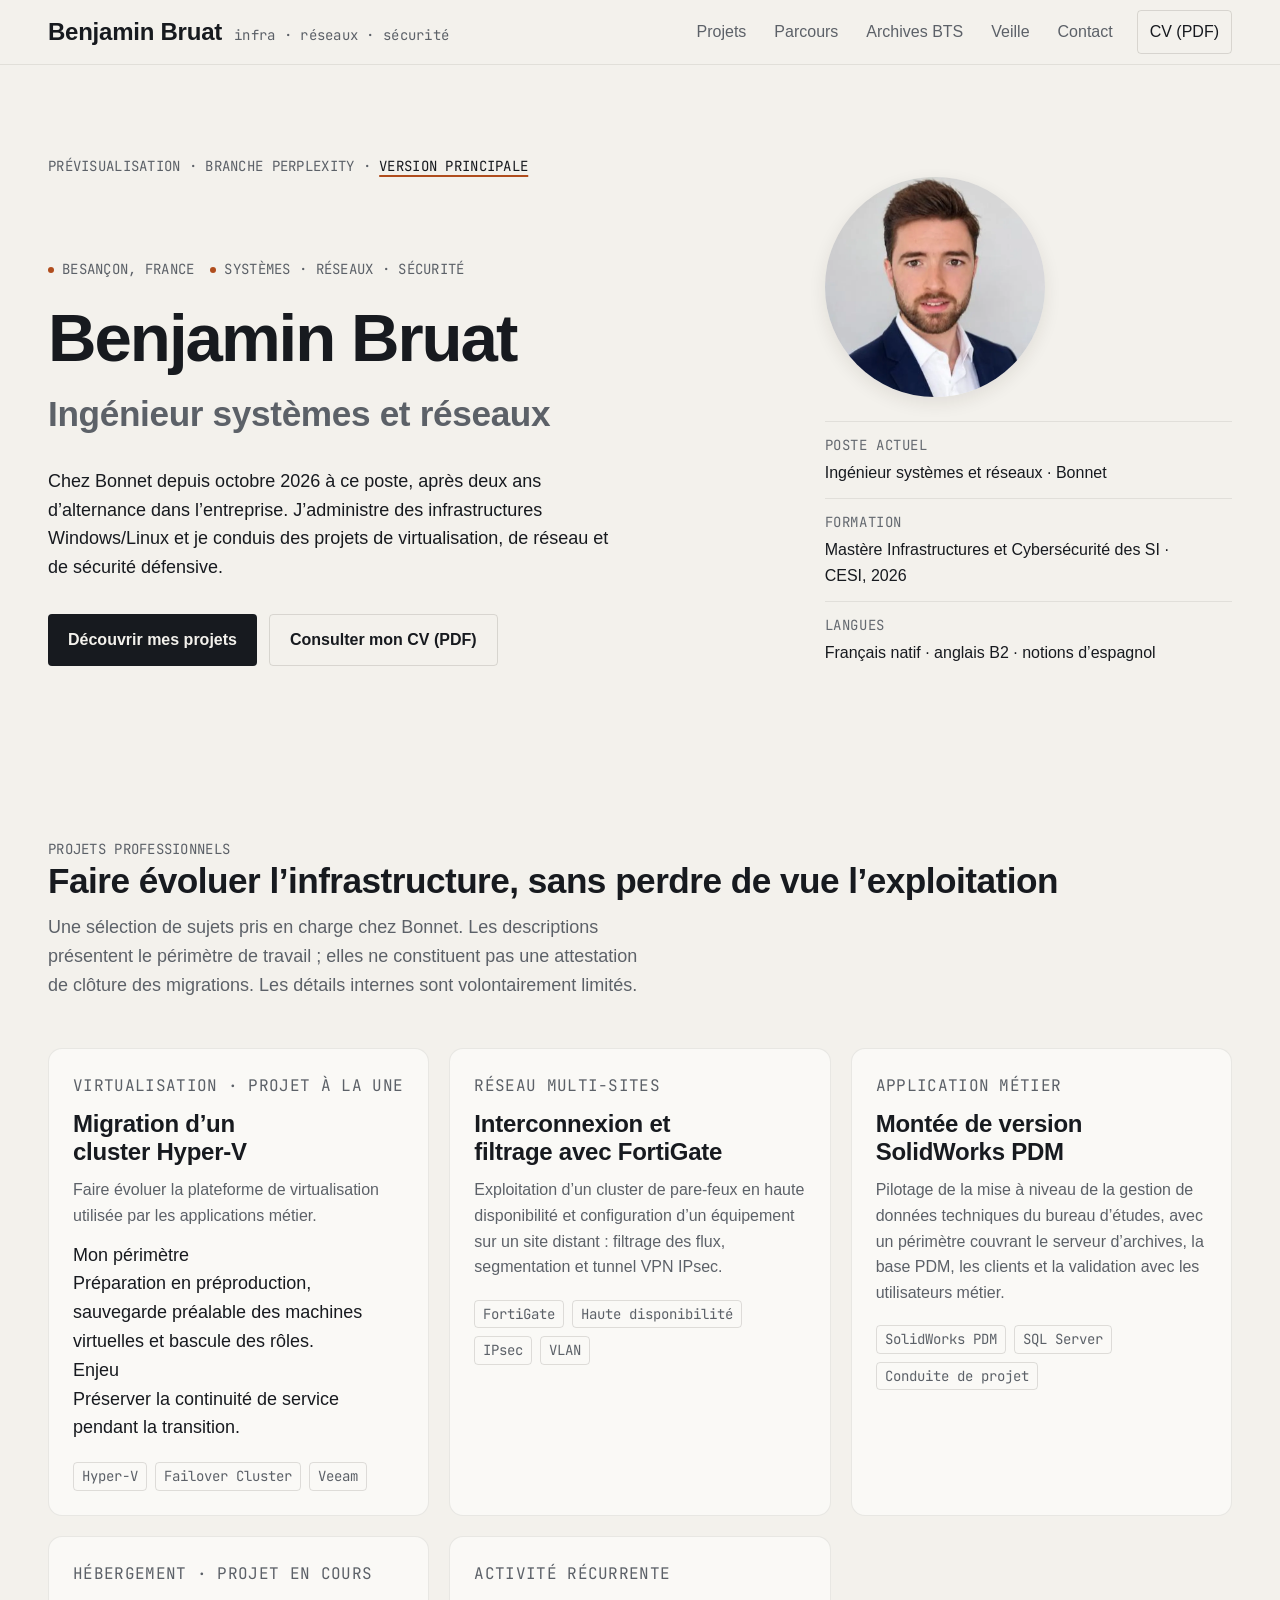
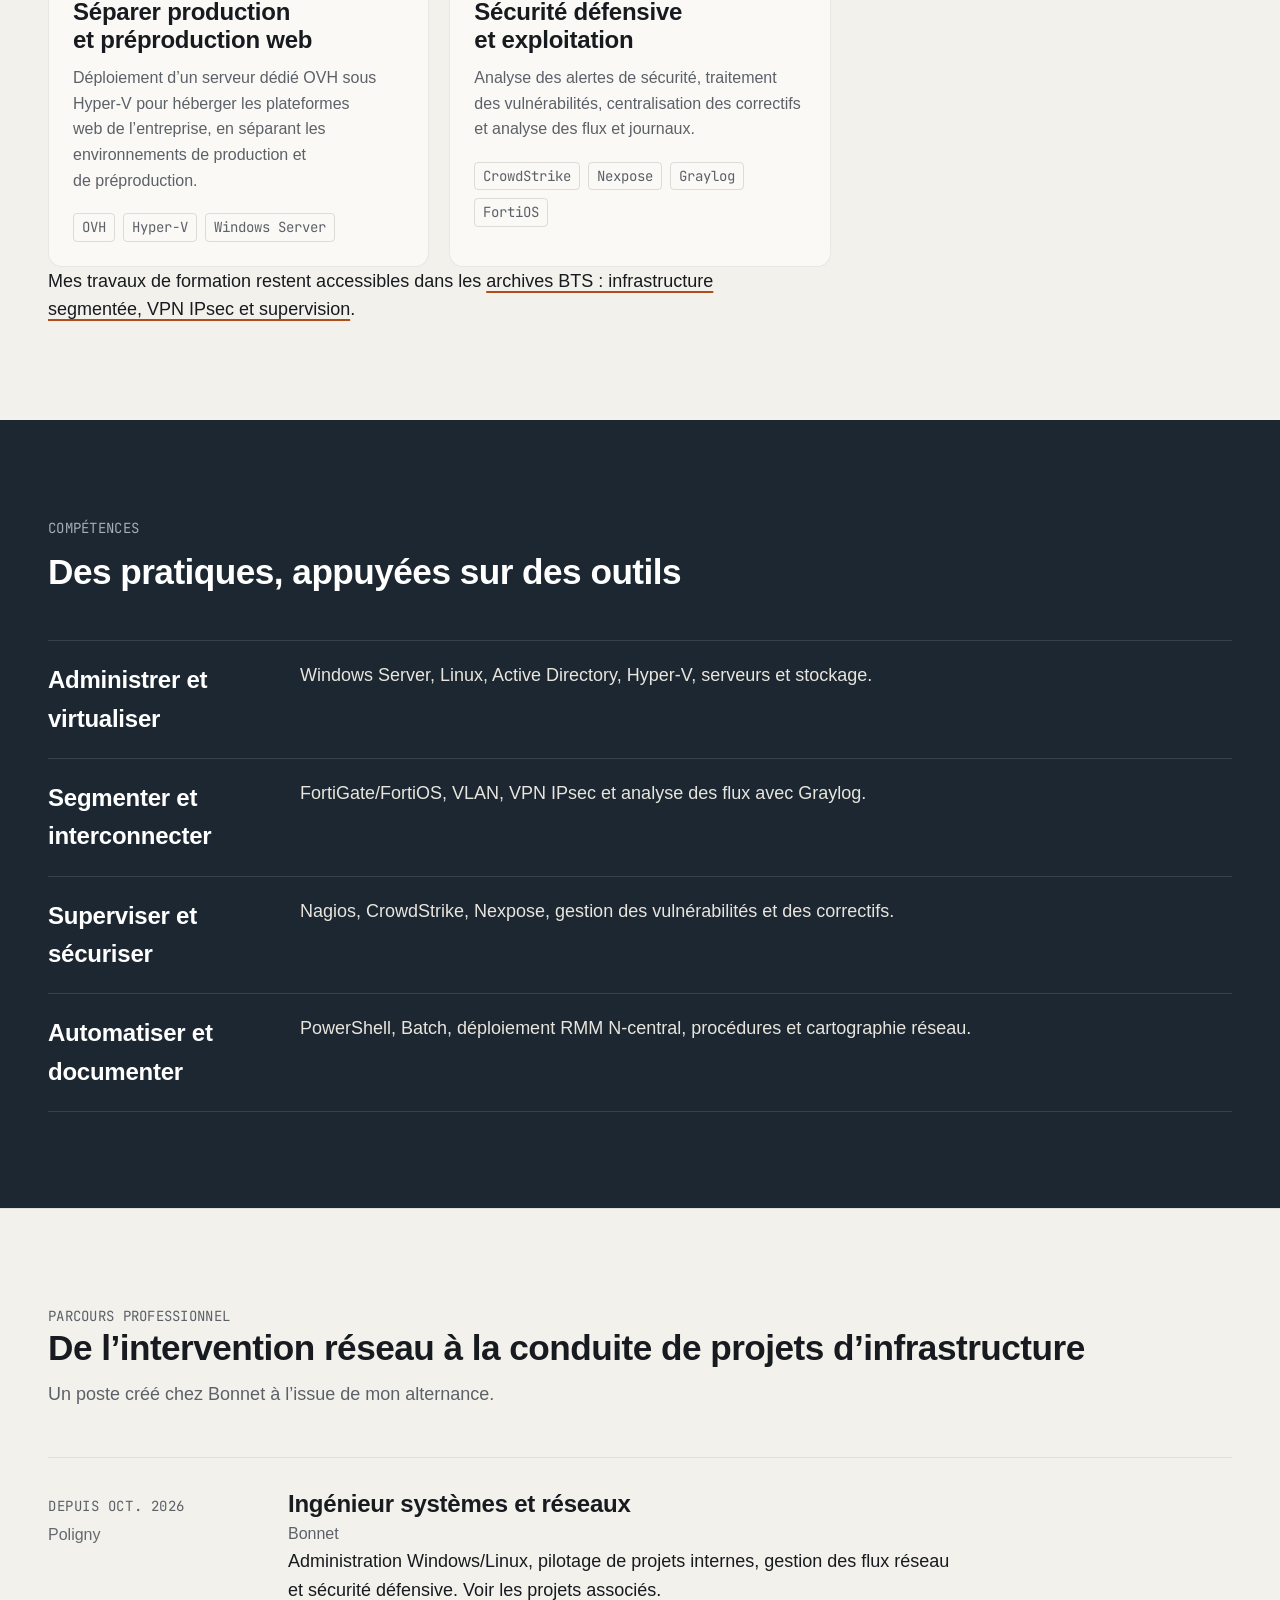
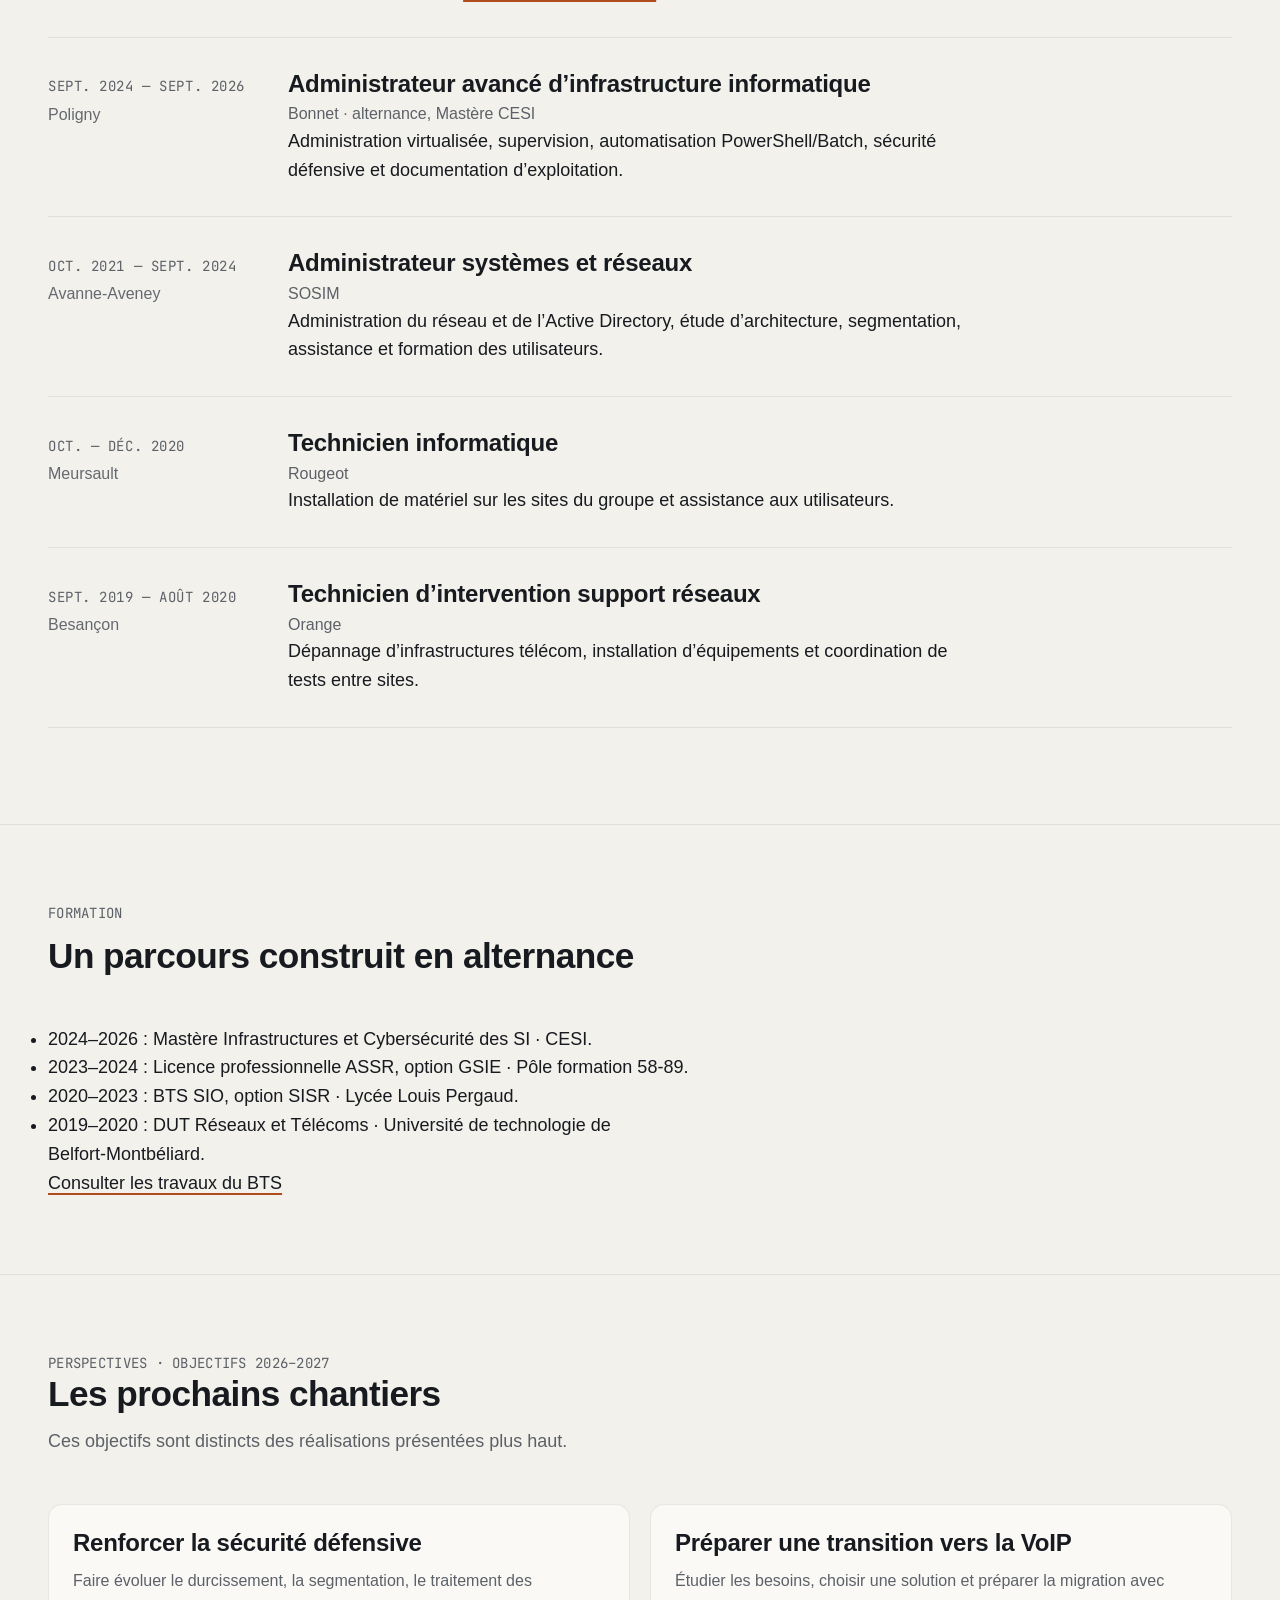
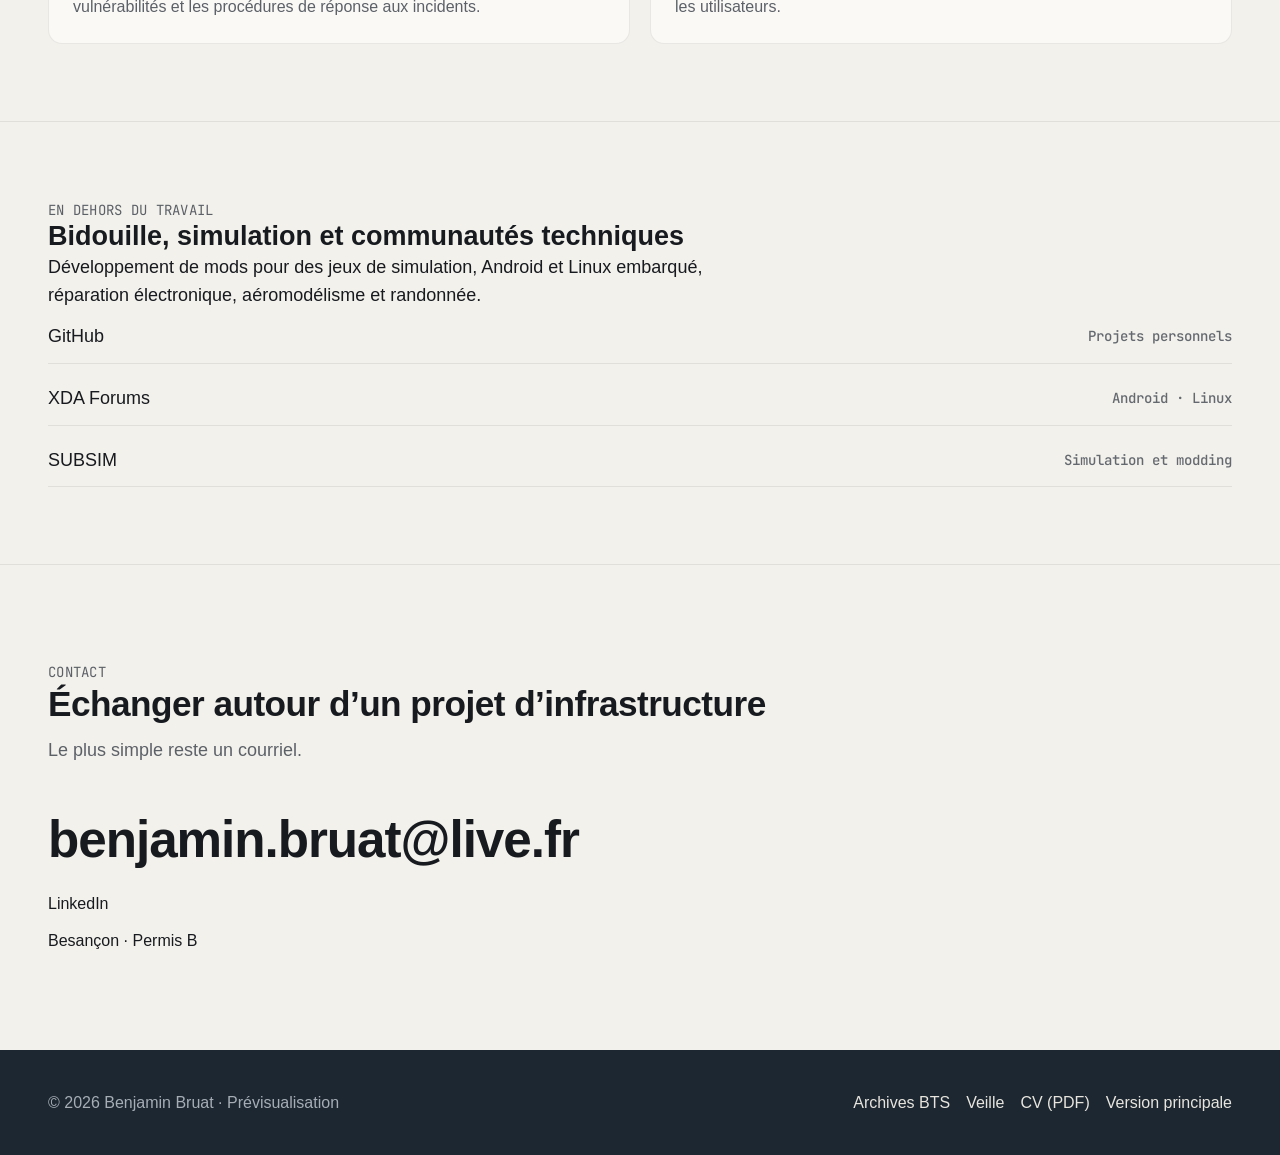
==== commit d8a8c31f: "Refondre l’accueil : profil professionnel, projets et confidentialité" ====
--- a/index.html
+++ b/index.html
@@ -1,445 +1,70 @@
 <!doctype html>
 <html lang="fr">
 <head>
-  <meta charset="utf-8" />
-  <meta name="viewport" content="width=device-width, initial-scale=1" />
-  <title>Benjamin Bruat — Ingénieur Systèmes et Réseaux</title>
-  <meta name="description" content="Portfolio de Benjamin Bruat, ingénieur Systèmes et Réseaux chez Bonnet : administration Windows/Linux, Hyper-V, FortiOS, Graylog, CrowdStrike, Nagios, N-central et projets d'infrastructure." />
-  <link rel="canonical" href="https://ben2557.github.io/" />
-  <meta property="og:type" content="website" />
-  <meta property="og:site_name" content="Benjamin Bruat" />
-  <meta property="og:locale" content="fr_FR" />
-  <meta property="og:title" content="Benjamin Bruat — Ingénieur Systèmes et Réseaux" />
-  <meta property="og:description" content="Portfolio de Benjamin Bruat, ingénieur Systèmes et Réseaux chez Bonnet : administration Windows/Linux, Hyper-V, FortiOS, Graylog, CrowdStrike, Nagios, N-central et projets d'infrastructure." />
-  <meta property="og:url" content="https://ben2557.github.io/" />
-  <meta property="og:image" content="https://ben2557.github.io/assets/img/portrait.webp" />
-  <meta property="og:image:alt" content="Portrait de Benjamin Bruat" />
-  <meta name="twitter:card" content="summary" />
-  <link rel="icon" href="./assets/img/favicon.svg" type="image/svg+xml" />
-  <link rel="preconnect" href="https://api.fontshare.com" crossorigin />
-  <link href="https://api.fontshare.com/v2/css?f[]=cabinet-grotesk@700,800&f[]=satoshi@400,500,700&display=swap" rel="stylesheet" />
-  <link rel="stylesheet" href="./base.css" />
-  <link rel="stylesheet" href="./style.css" />
-  <script type="application/ld+json">
-  {
-    "@context": "https://schema.org",
-    "@type": "Person",
-    "name": "Benjamin Bruat",
-    "jobTitle": "Ingénieur Systèmes et Réseaux",
-    "worksFor": { "@type": "Organization", "name": "Bonnet" },
-    "email": "mailto:benjamin.bruat@live.fr",
-    "telephone": "+33772223921",
-    "address": { "@type": "PostalAddress", "addressLocality": "Besançon", "addressCountry": "FR" },
-    "sameAs": ["https://www.linkedin.com/in/benjamin-bruat-48789430a", "https://github.com/Ben2557"]
-  }
-  </script>
+<meta charset="utf-8" />
+<meta name="viewport" content="width=device-width, initial-scale=1" />
+<title>Benjamin Bruat — Systèmes, réseaux et sécurité</title>
+<meta name="description" content="Benjamin Bruat, ingénieur systèmes et réseaux chez Bonnet. Administration Windows/Linux, virtualisation, réseau et sécurité défensive." />
+<meta name="robots" content="noindex, nofollow" />
+<meta property="og:title" content="Benjamin Bruat — Systèmes, réseaux et sécurité" />
+<meta property="og:description" content="Parcours et projets d’infrastructure. Version de prévisualisation." />
+<meta property="og:type" content="website" />
+<meta property="og:url" content="https://ben2557.github.io/perplexity/" />
+<meta property="og:image" content="https://ben2557.github.io/perplexity/assets/img/portrait.webp" />
+<link rel="icon" href="./assets/img/favicon.svg" type="image/svg+xml" />
+<link rel="preconnect" href="https://api.fontshare.com" crossorigin />
+<link rel="preconnect" href="https://fonts.googleapis.com" />
+<link rel="preconnect" href="https://fonts.gstatic.com" crossorigin />
+<link href="https://api.fontshare.com/v2/css?f[]=cabinet-grotesk@700,800&amp;f[]=satoshi@400,500,700&amp;display=swap" rel="stylesheet" />
+<link href="https://fonts.googleapis.com/css2?family=JetBrains+Mono:wght@400;500&amp;display=swap" rel="stylesheet" />
+<link rel="stylesheet" href="./base.css" />
+<link rel="stylesheet" href="./style.css" />
 </head>
 <body>
-  <a class="skip-link" href="#contenu">Aller au contenu</a>
-
-  <header class="site-header">
-    <div class="container site-header__inner">
-      <a class="brand" href="./index.html">Benjamin Bruat <small>infra · réseaux · sécurité</small></a>
-      <button class="nav-toggle" type="button" aria-expanded="false" aria-controls="nav" aria-label="Ouvrir le menu">
-        <svg width="22" height="22" viewBox="0 0 24 24" fill="none" stroke="currentColor" stroke-width="2" stroke-linecap="round"><path d="M4 7h16M4 12h16M4 17h16"/></svg>
-      </button>
-      <nav class="nav" id="nav" aria-label="Navigation principale">
-        <a href="./index.html" aria-current="page">Accueil</a>
-        <a href="#experiences">Expériences</a>
-        <a href="#projets">Projets</a>
-        <a href="#objectifs">Objectifs</a>
-        <a href="./parcours.html">Parcours BTS</a>
-        <a href="./veille.html">Veille</a>
-        <a href="#contact">Contact</a>
-        <a class="nav__cta" href="./assets/docs/cv-benjamin-bruat.pdf" target="_blank" rel="noopener noreferrer">CV (PDF)</a>
-      </nav>
-    </div>
-  </header>
-
-  <main id="contenu">
-
-    <!-- Héros -->
-    <section class="hero">
-      <div class="container hero__grid">
-        <div>
-          <div class="hero__kicker mono">
-            <span>Besançon, France</span>
-            <span>Systèmes · Réseaux · Cyberdéfense</span>
-          </div>
-          <h1>Benjamin Bruat</h1>
-          <p class="hero__role">Ingénieur Systèmes et Réseaux</p>
-          <p class="hero__lead">
-            Ingénieur Systèmes et Réseaux chez Bonnet depuis octobre 2026, après deux ans d'alternance dans la même
-            entreprise. J'administre une infrastructure Windows et Linux virtualisée sous Hyper-V, j'analyse et je filtre
-            les flux réseau sur FortiOS et Graylog, et je pilote des projets internes : montée de version SolidWorks PDM,
-            migration du cluster Hyper-V, raccordement d'un site distant en VPN IPsec. Mes deux chantiers prioritaires :
-            renforcer la cybersécurité défensive de toute l'infrastructure et remplacer la téléphonie cuivre par une solution VoIP.
-          </p>
-          <div class="hero__actions">
-            <a class="btn" href="#projets">Voir les projets</a>
-            <a class="btn btn--ghost" href="./assets/docs/cv-benjamin-bruat.pdf" target="_blank" rel="noopener noreferrer">
-              <svg viewBox="0 0 24 24" fill="none" stroke="currentColor" stroke-width="2" stroke-linecap="round" stroke-linejoin="round"><path d="M14 3H6a2 2 0 0 0-2 2v14a2 2 0 0 0 2 2h12a2 2 0 0 0 2-2V9z"/><path d="M14 3v6h6"/></svg>
-              Télécharger le CV
-            </a>
-          </div>
-        </div>
-        <aside class="hero__aside" aria-label="En bref">
-          <img class="hero__portrait" src="./assets/img/portrait.webp" width="680" height="680" alt="Portrait de Benjamin Bruat" />
-          <dl class="facts">
-            <div><dt>Poste actuel</dt><dd>Ingénieur Systèmes et Réseaux, Bonnet (Poligny) — depuis octobre 2026</dd></div>
-            <div><dt>Formation</dt><dd>Mastère Infrastructures et Cybersécurité des SI, CESI (2026)</dd></div>
-            <div><dt>Langues</dt><dd>Français (natif), Anglais (B2), Espagnol (notions)</dd></div>
-          </dl>
-        </aside>
-      </div>
-    </section>
-
-    <!-- Compétences -->
-    <section class="section panel" id="competences">
-      <div class="container">
-        <div class="split">
-          <div class="sticky">
-            <p class="mono">Compétences</p>
-            <div class="section-head" style="margin-top: var(--space-3)">
-              <h2>Un périmètre complet, du serveur au pare-feu</h2>
-              <p>Six domaines travaillés au quotidien chez Bonnet, de l'administration système à l'analyse cybersécurité, en passant par l'outillage d'exploitation.</p>
-            </div>
-          </div>
-          <dl class="skills">
-            <div>
-              <dt>Systèmes &amp; virtualisation</dt>
-              <dd><ul role="list"><li>Windows Server</li><li>Linux</li><li>Active Directory</li><li>Hyper-V</li><li>Serveurs &amp; stockage</li></ul></dd>
-            </div>
-            <div>
-              <dt>Réseaux &amp; sécurité</dt>
-              <dd><ul role="list"><li>FortiOS / FortiGate</li><li>VPN IPsec site à site</li><li>Switchs &amp; routeurs</li><li>Segmentation</li><li>Analyse de flux Graylog</li></ul></dd>
-            </div>
-            <div>
-              <dt>Cybersécurité défensive</dt>
-              <dd><ul role="list"><li>SIEM CrowdStrike</li><li>EDR</li><li>Nexpose (Rapid7)</li><li>Correction de vulnérabilités</li><li>Correctifs centralisés</li></ul></dd>
-            </div>
-            <div>
-              <dt>Exploitation &amp; supervision</dt>
-              <dd><ul role="list"><li>Nagios</li><li>RMM N-central</li><li>N-able</li><li>Procédures</li><li>Cartographie réseau</li></ul></dd>
-            </div>
-            <div>
-              <dt>Automatisation</dt>
-              <dd><ul role="list"><li>PowerShell</li><li>Batch</li><li>Déploiement RMM</li></ul></dd>
-            </div>
-            <div>
-              <dt>Technique avancée</dt>
-              <dd><ul role="list"><li>Android / Linux</li><li>Assembleur</li><li>Réparation électronique</li></ul></dd>
-            </div>
-          </dl>
-        </div>
-      </div>
-    </section>
-
-    <!-- Expériences -->
-    <section class="section" id="experiences">
-      <div class="container">
-        <p class="mono">Expériences professionnelles</p>
-        <div class="section-head" style="margin-top: var(--space-3)">
-          <h2>Sept ans d'alternance, puis un poste créé chez Bonnet</h2>
-          <p>Du dépannage d'infrastructures télécom chez Orange à un poste d'ingénieur Systèmes et Réseaux ouvert à l'issue de mon alternance.</p>
-        </div>
-
-        <div class="timeline">
-          <article class="timeline__item">
-            <div class="timeline__when">Depuis oct. 2026<strong>Poligny, Jura</strong></div>
-            <div class="timeline__body">
-              <h3>Ingénieur Systèmes et Réseaux</h3>
-              <p class="org">Bonnet — groupe métallurgique · poste créé à l'issue de l'alternance</p>
-              <ul>
-                <li>Responsabilité de projets internes : montée de version SolidWorks PDM 2020 vers 2025, migration du cluster Hyper-V 2016 vers 2025, configuration complète d'un FortiGate sur le site de Paris Mitry avec VPN IPsec site à site</li>
-                <li>Administration des serveurs Windows et Linux en environnement virtualisé</li>
-                <li>Analyse et filtrage des flux réseau sur FortiOS et serveur Graylog</li>
-                <li>Analyse cybersécurité avec le SIEM CrowdStrike, correction des failles identifiées par Nexpose (Rapid7)</li>
-                <li>Supervision Nagios et déploiement avec le RMM N-central</li>
-                <li>Objectifs à venir : renforcement de la cybersécurité défensive de l'ensemble de l'infrastructure et migration de la téléphonie cuivre vers une solution VoIP</li>
-              </ul>
-            </div>
-          </article>
-
-          <article class="timeline__item">
-            <div class="timeline__when">Sept. 2024 — Sept. 2026<strong>Poligny, Jura</strong></div>
-            <div class="timeline__body">
-              <h3>Administrateur avancé d'infrastructure informatique</h3>
-              <p class="org">Bonnet — groupe métallurgique · alternance (Mastère CESI)</p>
-              <ul>
-                <li>Collaboration et conduite de projets de restructuration du système d'information</li>
-                <li>Administration de serveurs Windows/Linux sur environnement virtualisé (40 VM)</li>
-                <li>Gestion d'un cluster Hyper-V et de l'Active Directory</li>
-                <li>Filtrage des flux réseau avec UTM sous FortiOS</li>
-                <li>Supervision de l'infrastructure en temps réel (Nagios)</li>
-                <li>Automatisation PowerShell/Batch des opérations d'exploitation récurrentes</li>
-                <li>Cartographie et modélisation réseau, rédaction de livrables d'exploitation</li>
-                <li>Déploiement de politiques de sécurité défensive : EDR, gestion des vulnérabilités, correctifs centralisés avec N-able</li>
-                <li>Déploiement d'une infrastructure bare-metal OVH sous Hyper-V pour l'hébergement de plateformes web prod/préprod</li>
-              </ul>
-            </div>
-          </article>
-
-          <article class="timeline__item">
-            <div class="timeline__when">Oct. 2021 — Sept. 2024<strong>Avanne-Aveney, Doubs</strong></div>
-            <div class="timeline__body">
-              <h3>Administrateur systèmes et réseaux</h3>
-              <p class="org">SOSIM — formation et informatique médicale</p>
-              <ul>
-                <li>Administration du réseau d'une petite entreprise, Active Directory et stratégies de groupe</li>
-                <li>Étude et maquettage d'une architecture réseau cible</li>
-                <li>Élaboration complète d'un projet de segmentation et d'automatisation</li>
-                <li>Assistance technique par téléphone et prise en main à distance, formation des utilisateurs</li>
-                <li>Actualisation du site internet et de l'extranet</li>
-              </ul>
-            </div>
-          </article>
-
-          <article class="timeline__item">
-            <div class="timeline__when">Oct. 2020 — Déc. 2020<strong>Meursault, Côte-d'Or</strong></div>
-            <div class="timeline__body">
-              <h3>Technicien informatique</h3>
-              <p class="org">Rougeot — travaux publics</p>
-              <ul>
-                <li>Installation de matériels informatiques sur les différents sites du groupe</li>
-                <li>Assistance aux utilisateurs internes et externes, prise en main à distance</li>
-              </ul>
-            </div>
-          </article>
-
-          <article class="timeline__item">
-            <div class="timeline__when">Sept. 2019 — Août 2020<strong>Besançon, Doubs</strong></div>
-            <div class="timeline__body">
-              <h3>Technicien d'intervention support réseaux</h3>
-              <p class="org">Orange</p>
-              <ul>
-                <li>Dépannage des infrastructures de télécommunication</li>
-                <li>Installation des matériels et des équipements réseaux</li>
-                <li>Coordination des tests de jonction entre deux sites</li>
-              </ul>
-            </div>
-          </article>
-        </div>
-      </div>
-    </section>
-
-    <!-- Projets -->
-    <section class="section" id="projets">
-      <div class="container">
-        <p class="mono">Projets marquants</p>
-        <div class="section-head" style="margin-top: var(--space-3)">
-          <h2>Des infrastructures conçues, migrées et sécurisées</h2>
-          <p>Une sélection de réalisations et de projets en cours chez Bonnet, ainsi que le projet de fin de BTS. Les travaux détaillés du BTS SIO (PPE, TP, dossier de fin d'année) sont regroupés sur la page <a class="link" href="./parcours.html">Parcours BTS</a>.</p>
-        </div>
-
-        <div class="projects">
-          <article class="project project--feature">
-            <div class="project__media">
-              <img src="./assets/img/schema-annexe7.webp" width="1183" height="789" loading="lazy" decoding="async" alt="Schéma réseau complet du dossier de fin d'année : pare-feux pfSense, DMZ, VLAN, VPN IPsec, supervision Zabbix et ELK" />
-            </div>
-            <div class="project__body">
-              <h3>Infrastructure segmentée multi-sites avec DNS/DHCP par VLAN et tunnel VPN IPsec</h3>
-              <p>Dossier de fin d'année du BTS SIO (épreuve E6) : conception et mise en œuvre d'une infrastructure complète sous Proxmox, avec pare-feux pfSense en cascade, DMZ de services internes et externes, VLAN par entité, serveurs DNS/DHCP dédiés par VLAN, liaison IPsec vers un site distant et supervision Zabbix + ELK. Deux missions présentées devant jury.</p>
-              <ul class="tags" role="list"><li>pfSense</li><li>VLAN</li><li>IPsec</li><li>DNS / DHCP</li><li>Zabbix</li><li>Proxmox</li></ul>
-            </div>
-          </article>
-
-          <article class="project">
-            <div class="project__body">
-              <h3>Migration du cluster Hyper-V de 2016 vers 2025</h3>
-              <p>Montée de version du cluster Hyper-V à deux nœuds hébergeant une quarantaine de VM : préparation en préproduction, sauvegarde préalable des VM avec Veeam vers TrueNAS, bascule des rôles et continuité de service des applications métier.</p>
-              <ul class="tags" role="list"><li>Hyper-V</li><li>Failover Cluster</li><li>Windows Server 2025</li><li>Veeam</li></ul>
-            </div>
-          </article>
-
-          <article class="project">
-            <div class="project__body">
-              <h3>Pare-feux FortiGate : cluster HA au siège, VPN IPsec vers Paris Mitry</h3>
-              <p>Exploitation du cluster actif-passif de deux FortiGate 80F portant les VLAN du siège (bascules, continuité du Wi-Fi invités UCOPIA) et configuration complète du FortiGate du site distant de Paris Mitry : filtrage, segmentation et tunnel IPsec site à site vers Poligny.</p>
-              <ul class="tags" role="list"><li>FortiGate HA</li><li>IPsec</li><li>VLAN</li><li>Multi-sites</li></ul>
-            </div>
-          </article>
-
-          <article class="project">
-            <div class="project__body">
-              <h3>Montée de version SolidWorks PDM 2020 vers 2025</h3>
-              <p>Pilotage de la mise à niveau de la gestion de données techniques du bureau d'études : serveur d'archives et base PDM, clients, validation avec les utilisateurs métier.</p>
-              <ul class="tags" role="list"><li>SolidWorks PDM</li><li>SQL Server</li><li>Conduite de projet</li></ul>
-            </div>
-          </article>
-
-          <article class="project">
-            <div class="project__body">
-              <h3>Hébergement web prod/préprod sur bare-metal OVH</h3>
-              <p>Déploiement d'un serveur dédié OVH sous Windows Server 2025 et Hyper-V pour héberger les plateformes web de l'entreprise, avec séparation des environnements de production et de préproduction. En cours : durcissement réseau de l'hôte (pare-feu Edge OVH, filtrage des flux sortants) et sauvegarde des VM Debian vers l'infrastructure Veeam interne.</p>
-              <ul class="tags" role="list"><li>OVH</li><li>Hyper-V</li><li>Windows Server 2025</li><li>Veeam Agent</li></ul>
-            </div>
-          </article>
-
-          <article class="project">
-            <div class="project__body">
-              <h3>Sécurité défensive du parc</h3>
-              <p>Analyse des alertes dans le SIEM CrowdStrike, correction des failles remontées par Nexpose (Rapid7), centralisation des correctifs et filtrage des flux FortiOS avec journalisation Graylog.</p>
-              <ul class="tags" role="list"><li>CrowdStrike</li><li>Nexpose</li><li>Graylog</li><li>FortiOS</li></ul>
-            </div>
-          </article>
-
-
-
-        </div>
-      </div>
-    </section>
-
-    <!-- Objectifs -->
-    <section class="section section--tight" id="objectifs">
-      <div class="container">
-        <p class="mono">Les deux prochains chantiers</p>
-        <div class="section-head" style="margin-top: var(--space-3)">
-          <h2>Objectifs 2026-2027 chez Bonnet</h2>
-        </div>
-        <div class="cards">
-          <article class="card">
-            <p class="mono">Objectif 1 · sécurité</p>
-            <h3>Améliorer nettement la cybersécurité défensive de toute l'infrastructure</h3>
-            <p>Partir de l'existant (EDR, SIEM CrowdStrike, scans Nexpose, filtrage FortiOS, journaux Graylog) pour construire une défense cohérente : réduction de la surface d'attaque, durcissement des serveurs et de l'Active Directory, segmentation réseau, traitement systématique des vulnérabilités et procédures de réponse aux incidents.</p>
-          </article>
-          <article class="card">
-            <p class="mono">Objectif 2 · téléphonie</p>
-            <h3>Remplacer la téléphonie cuivre par une solution VoIP</h3>
-            <p>Changement complet du système de téléphonie, encore basé sur le réseau cuivre dont la fermeture est programmée : étude des besoins par site, choix de la solution VoIP, dimensionnement du réseau (QoS, VLAN voix, PoE), migration des numéros et accompagnement des utilisateurs.</p>
-          </article>
-        </div>
-      </div>
-    </section>
-
-    <!-- Formations -->
-    <section class="section section--tight" id="formations">
-      <div class="container">
-        <div class="split">
-          <div class="sticky">
-            <p class="mono">Formations</p>
-            <div class="section-head" style="margin-top: var(--space-3)">
-              <h2>Un parcours entièrement en alternance</h2>
-              <p>Du DUT Réseaux et Télécoms au Mastère en cybersécurité, chaque diplôme a été préparé en entreprise.</p>
-            </div>
-          </div>
-          <div class="timeline timeline--compact">
-            <article class="timeline__item">
-              <div class="timeline__when">2024 — 2026<strong>Quetigny, Côte-d'Or</strong></div>
-              <div class="timeline__body">
-                <h3>Mastère Infrastructures et Cybersécurité des SI</h3>
-                <p class="org">École d'ingénieurs CESI</p>
-              </div>
-            </article>
-            <article class="timeline__item">
-              <div class="timeline__when">2023 — 2024<strong>Auxerre, Yonne</strong></div>
-              <div class="timeline__body">
-                <h3>Licence professionnelle ASSR, option GSIE</h3>
-                <p class="org">Pôle formation 58-89</p>
-              </div>
-            </article>
-            <article class="timeline__item">
-              <div class="timeline__when">2020 — 2023<strong>Besançon, Doubs</strong></div>
-              <div class="timeline__body">
-                <h3>BTS Services Informatiques aux Organisations, option SISR</h3>
-                <p class="org">Lycée Louis Pergaud — <a class="link" href="./parcours.html">voir les travaux</a></p>
-              </div>
-            </article>
-            <article class="timeline__item">
-              <div class="timeline__when">2019 — 2020<strong>Montbéliard, Doubs</strong></div>
-              <div class="timeline__body">
-                <h3>DUT Réseaux et Télécoms</h3>
-                <p class="org">Université de technologie de Belfort-Montbéliard</p>
-              </div>
-            </article>
-          </div>
-        </div>
-      </div>
-    </section>
-
-    <!-- À côté -->
-    <section class="section section--tight" id="a-cote">
-      <div class="container">
-        <div class="split split--reverse">
-          <div class="prose">
-            <p class="mono">En dehors du travail</p>
-            <h3 style="margin-top: var(--space-3)">Bidouille, simulation et communautés techniques</h3>
-            <p>Je développe des mods pour des jeux de simulation, je publie des projets personnels sur GitHub et je participe activement à la communauté XDA autour d'Android et de Linux embarqué. Le reste du temps : aéromodélisme, randonnée et veille technologique.</p>
-            <ul style="margin-top: var(--space-4)">
-              <li>Développement de mods et modélisation de systèmes de simulation</li>
-              <li>Réparation électronique et bricolage Android / Linux</li>
-              <li>Aéromodélisme et randonnées</li>
-            </ul>
-          </div>
-          <div class="links-list">
-            <a href="https://github.com/Ben2557" target="_blank" rel="noopener noreferrer"><span>GitHub — Ben2557</span><span>projets personnels</span></a>
-            <a href="https://xdaforums.com/m/benjamin2557.8614581/#about" target="_blank" rel="noopener noreferrer"><span>XDA Forums</span><span>android · linux</span></a>
-            <a href="https://www.subsim.com/radioroom/showthread.php?p=2628502#post2628502" target="_blank" rel="noopener noreferrer"><span>SUBSIM Radio Room</span><span>modding simulation</span></a>
-            <a href="./veille.html"><span>Veille technologique et juridique</span><span>sur ce site</span></a>
-          </div>
-        </div>
-      </div>
-    </section>
-
-    <!-- Contact -->
-    <section class="section" id="contact">
-      <div class="container">
-        <div class="split">
-          <div>
-            <p class="mono">Contact</p>
-            <div class="section-head" style="margin-top: var(--space-3)">
-              <h2>Une question, un projet d'infrastructure ?</h2>
-              <p>Le plus simple reste un courriel. Je réponds généralement sous 48 heures.</p>
-            </div>
-          </div>
-          <div>
-            <a class="contact__mail" href="mailto:benjamin.bruat@live.fr">benjamin.bruat@live.fr</a>
-            <div class="contact__meta">
-              <a href="tel:+33772223921">07 72 22 39 21</a>
-              <a href="https://www.linkedin.com/in/benjamin-bruat-48789430a" target="_blank" rel="noopener noreferrer">LinkedIn — benjamin-bruat</a>
-              <span>Besançon, Bourgogne-Franche-Comté · Titulaire du permis B</span>
-            </div>
-
-            <!-- Formulaire Formspree : remplacer VOTRE_ID_FORMSPREE par l'identifiant du formulaire (https://formspree.io) -->
-            <form class="form" id="contact-form" action="https://formspree.io/f/VOTRE_ID_FORMSPREE" method="POST">
-              <p class="mono">Ou par formulaire</p>
-              <div class="field">
-                <label for="cf-name">Nom</label>
-                <input id="cf-name" name="name" type="text" autocomplete="name" required />
-              </div>
-              <div class="field">
-                <label for="cf-email">Adresse e-mail</label>
-                <input id="cf-email" name="email" type="email" autocomplete="email" required />
-              </div>
-              <div class="field">
-                <label for="cf-message">Message</label>
-                <textarea id="cf-message" name="message" rows="5" required></textarea>
-              </div>
-              <input class="hp" type="text" name="_gotcha" tabindex="-1" autocomplete="off" aria-hidden="true" />
-              <input type="hidden" name="_subject" value="Message depuis le portfolio" />
-              <div class="form__actions">
-                <button class="btn" type="submit">Envoyer le message</button>
-                <p class="form__status" role="status" aria-live="polite"></p>
-              </div>
-            </form>
-          </div>
-        </div>
-      </div>
-    </section>
-  </main>
-
-  <footer class="site-footer">
-    <div class="container site-footer__inner">
-      <span>© <span data-year>2026</span> Benjamin Bruat</span>
-      <nav aria-label="Pied de page">
-        <a href="./parcours.html">Parcours BTS</a>
-        <a href="./veille.html">Veille</a>
-        <a href="./assets/docs/cv-benjamin-bruat.pdf" target="_blank" rel="noopener noreferrer">CV</a>
-        <a href="https://github.com/Ben2557" target="_blank" rel="noopener noreferrer">GitHub</a>
-      </nav>
-    </div>
-  </footer>
-
-  <script src="./app.js" defer></script>
+<a class="skip-link" href="#contenu">Aller au contenu</a>
+<header class="site-header"><div class="container site-header__inner">
+<a class="brand" href="./index.html">Benjamin Bruat <small>infra · réseaux · sécurité</small></a>
+<button class="nav-toggle" type="button" aria-expanded="false" aria-controls="nav" aria-label="Ouvrir le menu"><svg width="22" height="22" viewBox="0 0 24 24" fill="none" stroke="currentColor" stroke-width="2" aria-hidden="true"><path d="M4 7h16M4 12h16M4 17h16"/></svg></button>
+<nav class="nav" id="nav" aria-label="Navigation principale">
+<a href="#projets">Projets</a><a href="#experiences">Parcours</a><a href="./parcours.html">Archives BTS</a><a href="./veille.html">Veille</a><a href="#contact">Contact</a><a class="nav__cta" href="./assets/docs/cv-benjamin-bruat.pdf" target="_blank" rel="noopener noreferrer">CV (PDF)</a>
+</nav></div></header>
+<main id="contenu">
+<section class="hero"><div class="container"><p class="mono">Prévisualisation · branche perplexity · <a class="link" href="https://ben2557.github.io/">Version principale</a></p></div><div class="container hero__grid">
+<div><div class="hero__kicker mono"><span>Besançon, France</span><span>Systèmes · Réseaux · Sécurité</span></div>
+<h1>Benjamin Bruat</h1><p class="hero__role">Ingénieur systèmes et réseaux</p>
+<p class="hero__lead">Chez Bonnet depuis octobre 2026 à ce poste, après deux ans d’alternance dans l’entreprise. J’administre des infrastructures Windows/Linux et je conduis des projets de virtualisation, de réseau et de sécurité défensive.</p>
+<div class="hero__actions"><a class="btn" href="#projets">Découvrir mes projets</a><a class="btn btn--ghost" href="./assets/docs/cv-benjamin-bruat.pdf" target="_blank" rel="noopener noreferrer">Consulter mon CV (PDF)</a></div></div>
+<aside class="hero__aside" aria-label="En bref"><img class="hero__portrait" src="./assets/img/portrait.webp" width="680" height="680" alt="Portrait de Benjamin Bruat" /><dl class="facts"><div><dt>Poste actuel</dt><dd>Ingénieur systèmes et réseaux · Bonnet</dd></div><div><dt>Formation</dt><dd>Mastère Infrastructures et Cybersécurité des SI · CESI, 2026</dd></div><div><dt>Langues</dt><dd>Français natif · anglais B2 · notions d’espagnol</dd></div></dl></aside>
+</div></section>
+<section class="section" id="projets"><div class="container"><p class="mono">Projets professionnels</p><div class="section-head"><h2>Faire évoluer l’infrastructure, sans perdre de vue l’exploitation</h2><p>Une sélection de sujets pris en charge chez Bonnet. Les descriptions présentent le périmètre de travail ; elles ne constituent pas une attestation de clôture des migrations. Les détails internes sont volontairement limités.</p></div>
+<div class="projects">
+<article class="project"><div class="project__body"><p class="mono">Virtualisation · projet à la une</p><h3>Migration d’un cluster Hyper-V</h3><p>Faire évoluer la plateforme de virtualisation utilisée par les applications métier.</p><dl><dt>Mon périmètre</dt><dd>Préparation en préproduction, sauvegarde préalable des machines virtuelles et bascule des rôles.</dd><dt>Enjeu</dt><dd>Préserver la continuité de service pendant la transition.</dd></dl><ul class="tags" role="list"><li>Hyper-V</li><li>Failover Cluster</li><li>Veeam</li></ul></div></article>
+<article class="project"><div class="project__body"><p class="mono">Réseau multi-sites</p><h3>Interconnexion et filtrage avec FortiGate</h3><p>Exploitation d’un cluster de pare-feux en haute disponibilité et configuration d’un équipement sur un site distant : filtrage des flux, segmentation et tunnel VPN IPsec.</p><ul class="tags" role="list"><li>FortiGate</li><li>Haute disponibilité</li><li>IPsec</li><li>VLAN</li></ul></div></article>
+<article class="project"><div class="project__body"><p class="mono">Application métier</p><h3>Montée de version SolidWorks PDM</h3><p>Pilotage de la mise à niveau de la gestion de données techniques du bureau d’études, avec un périmètre couvrant le serveur d’archives, la base PDM, les clients et la validation avec les utilisateurs métier.</p><ul class="tags" role="list"><li>SolidWorks PDM</li><li>SQL Server</li><li>Conduite de projet</li></ul></div></article>
+<article class="project"><div class="project__body"><p class="mono">Hébergement · projet en cours</p><h3>Séparer production et préproduction web</h3><p>Déploiement d’un serveur dédié OVH sous Hyper-V pour héberger les plateformes web de l’entreprise, en séparant les environnements de production et de préproduction.</p><ul class="tags" role="list"><li>OVH</li><li>Hyper-V</li><li>Windows Server</li></ul></div></article>
+<article class="project"><div class="project__body"><p class="mono">Activité récurrente</p><h3>Sécurité défensive et exploitation</h3><p>Analyse des alertes de sécurité, traitement des vulnérabilités, centralisation des correctifs et analyse des flux et journaux.</p><ul class="tags" role="list"><li>CrowdStrike</li><li>Nexpose</li><li>Graylog</li><li>FortiOS</li></ul></div></article>
+</div><p>Mes travaux de formation restent accessibles dans les <a class="link" href="./parcours.html">archives BTS : infrastructure segmentée, VPN IPsec et supervision</a>.</p></div></section>
+<section class="section panel" id="competences"><div class="container"><div class="section-head"><p class="mono">Compétences</p><h2>Des pratiques, appuyées sur des outils</h2></div><dl class="skills">
+<div><dt>Administrer et virtualiser</dt><dd>Windows Server, Linux, Active Directory, Hyper-V, serveurs et stockage.</dd></div>
+<div><dt>Segmenter et interconnecter</dt><dd>FortiGate/FortiOS, VLAN, VPN IPsec et analyse des flux avec Graylog.</dd></div>
+<div><dt>Superviser et sécuriser</dt><dd>Nagios, CrowdStrike, Nexpose, gestion des vulnérabilités et des correctifs.</dd></div>
+<div><dt>Automatiser et documenter</dt><dd>PowerShell, Batch, déploiement RMM N-central, procédures et cartographie réseau.</dd></div>
+</dl></div></section>
+<section class="section" id="experiences"><div class="container"><p class="mono">Parcours professionnel</p><div class="section-head"><h2>De l’intervention réseau à la conduite de projets d’infrastructure</h2><p>Un poste créé chez Bonnet à l’issue de mon alternance.</p></div><div class="timeline">
+<article class="timeline__item"><div class="timeline__when">Depuis oct. 2026<strong>Poligny</strong></div><div class="timeline__body"><h3>Ingénieur systèmes et réseaux</h3><p class="org">Bonnet</p><p>Administration Windows/Linux, pilotage de projets internes, gestion des flux réseau et sécurité défensive. <a class="link" href="#projets">Voir les projets associés</a>.</p></div></article>
+<article class="timeline__item"><div class="timeline__when">Sept. 2024 — Sept. 2026<strong>Poligny</strong></div><div class="timeline__body"><h3>Administrateur avancé d’infrastructure informatique</h3><p class="org">Bonnet · alternance, Mastère CESI</p><p>Administration virtualisée, supervision, automatisation PowerShell/Batch, sécurité défensive et documentation d’exploitation.</p></div></article>
+<article class="timeline__item"><div class="timeline__when">Oct. 2021 — Sept. 2024<strong>Avanne-Aveney</strong></div><div class="timeline__body"><h3>Administrateur systèmes et réseaux</h3><p class="org">SOSIM</p><p>Administration du réseau et de l’Active Directory, étude d’architecture, segmentation, assistance et formation des utilisateurs.</p></div></article>
+<article class="timeline__item"><div class="timeline__when">Oct. — Déc. 2020<strong>Meursault</strong></div><div class="timeline__body"><h3>Technicien informatique</h3><p class="org">Rougeot</p><p>Installation de matériel sur les sites du groupe et assistance aux utilisateurs.</p></div></article>
+<article class="timeline__item"><div class="timeline__when">Sept. 2019 — Août 2020<strong>Besançon</strong></div><div class="timeline__body"><h3>Technicien d’intervention support réseaux</h3><p class="org">Orange</p><p>Dépannage d’infrastructures télécom, installation d’équipements et coordination de tests entre sites.</p></div></article>
+</div></div></section>
+<section class="section section--tight" id="formations"><div class="container"><div class="section-head"><p class="mono">Formation</p><h2>Un parcours construit en alternance</h2></div><ul>
+<li>2024–2026 : Mastère Infrastructures et Cybersécurité des SI · CESI.</li><li>2023–2024 : Licence professionnelle ASSR, option GSIE · Pôle formation 58-89.</li><li>2020–2023 : BTS SIO, option SISR · Lycée Louis Pergaud.</li><li>2019–2020 : DUT Réseaux et Télécoms · Université de technologie de Belfort-Montbéliard.</li>
+</ul><p><a class="link" href="./parcours.html">Consulter les travaux du BTS</a></p></div></section>
+<section class="section section--tight" id="objectifs"><div class="container"><p class="mono">Perspectives · objectifs 2026–2027</p><div class="section-head"><h2>Les prochains chantiers</h2><p>Ces objectifs sont distincts des réalisations présentées plus haut.</p></div><div class="cards"><article class="card"><h3>Renforcer la sécurité défensive</h3><p>Faire évoluer le durcissement, la segmentation, le traitement des vulnérabilités et les procédures de réponse aux incidents.</p></article><article class="card"><h3>Préparer une transition vers la VoIP</h3><p>Étudier les besoins, choisir une solution et préparer la migration avec les utilisateurs.</p></article></div></div></section>
+<section class="section section--tight" id="a-cote"><div class="container"><p class="mono">En dehors du travail</p><h2>Bidouille, simulation et communautés techniques</h2><p>Développement de mods pour des jeux de simulation, Android et Linux embarqué, réparation électronique, aéromodélisme et randonnée.</p><div class="links-list"><a href="https://github.com/Ben2557" target="_blank" rel="noopener noreferrer"><span>GitHub</span><span>Projets personnels</span></a><a href="https://xdaforums.com/m/benjamin2557.8614581/#about" target="_blank" rel="noopener noreferrer"><span>XDA Forums</span><span>Android · Linux</span></a><a href="https://www.subsim.com/radioroom/showthread.php?p=2628502#post2628502" target="_blank" rel="noopener noreferrer"><span>SUBSIM</span><span>Simulation et modding</span></a></div></div></section>
+<section class="section" id="contact"><div class="container"><p class="mono">Contact</p><div class="section-head"><h2>Échanger autour d’un projet d’infrastructure</h2><p>Le plus simple reste un courriel.</p></div><a class="contact__mail" href="mailto:benjamin.bruat@live.fr">benjamin.bruat@live.fr</a><div class="contact__meta"><a href="https://www.linkedin.com/in/benjamin-bruat-48789430a" target="_blank" rel="noopener noreferrer">LinkedIn</a><span>Besançon · Permis B</span></div></div></section>
+</main>
+<footer class="site-footer"><div class="container site-footer__inner"><span>© <span data-year>2026</span> Benjamin Bruat · Prévisualisation</span><nav aria-label="Pied de page"><a href="./parcours.html">Archives BTS</a><a href="./veille.html">Veille</a><a href="./assets/docs/cv-benjamin-bruat.pdf">CV (PDF)</a><a href="https://ben2557.github.io/">Version principale</a></nav></div></footer>
+<script src="./app.js" defer></script>
 </body>
 </html>
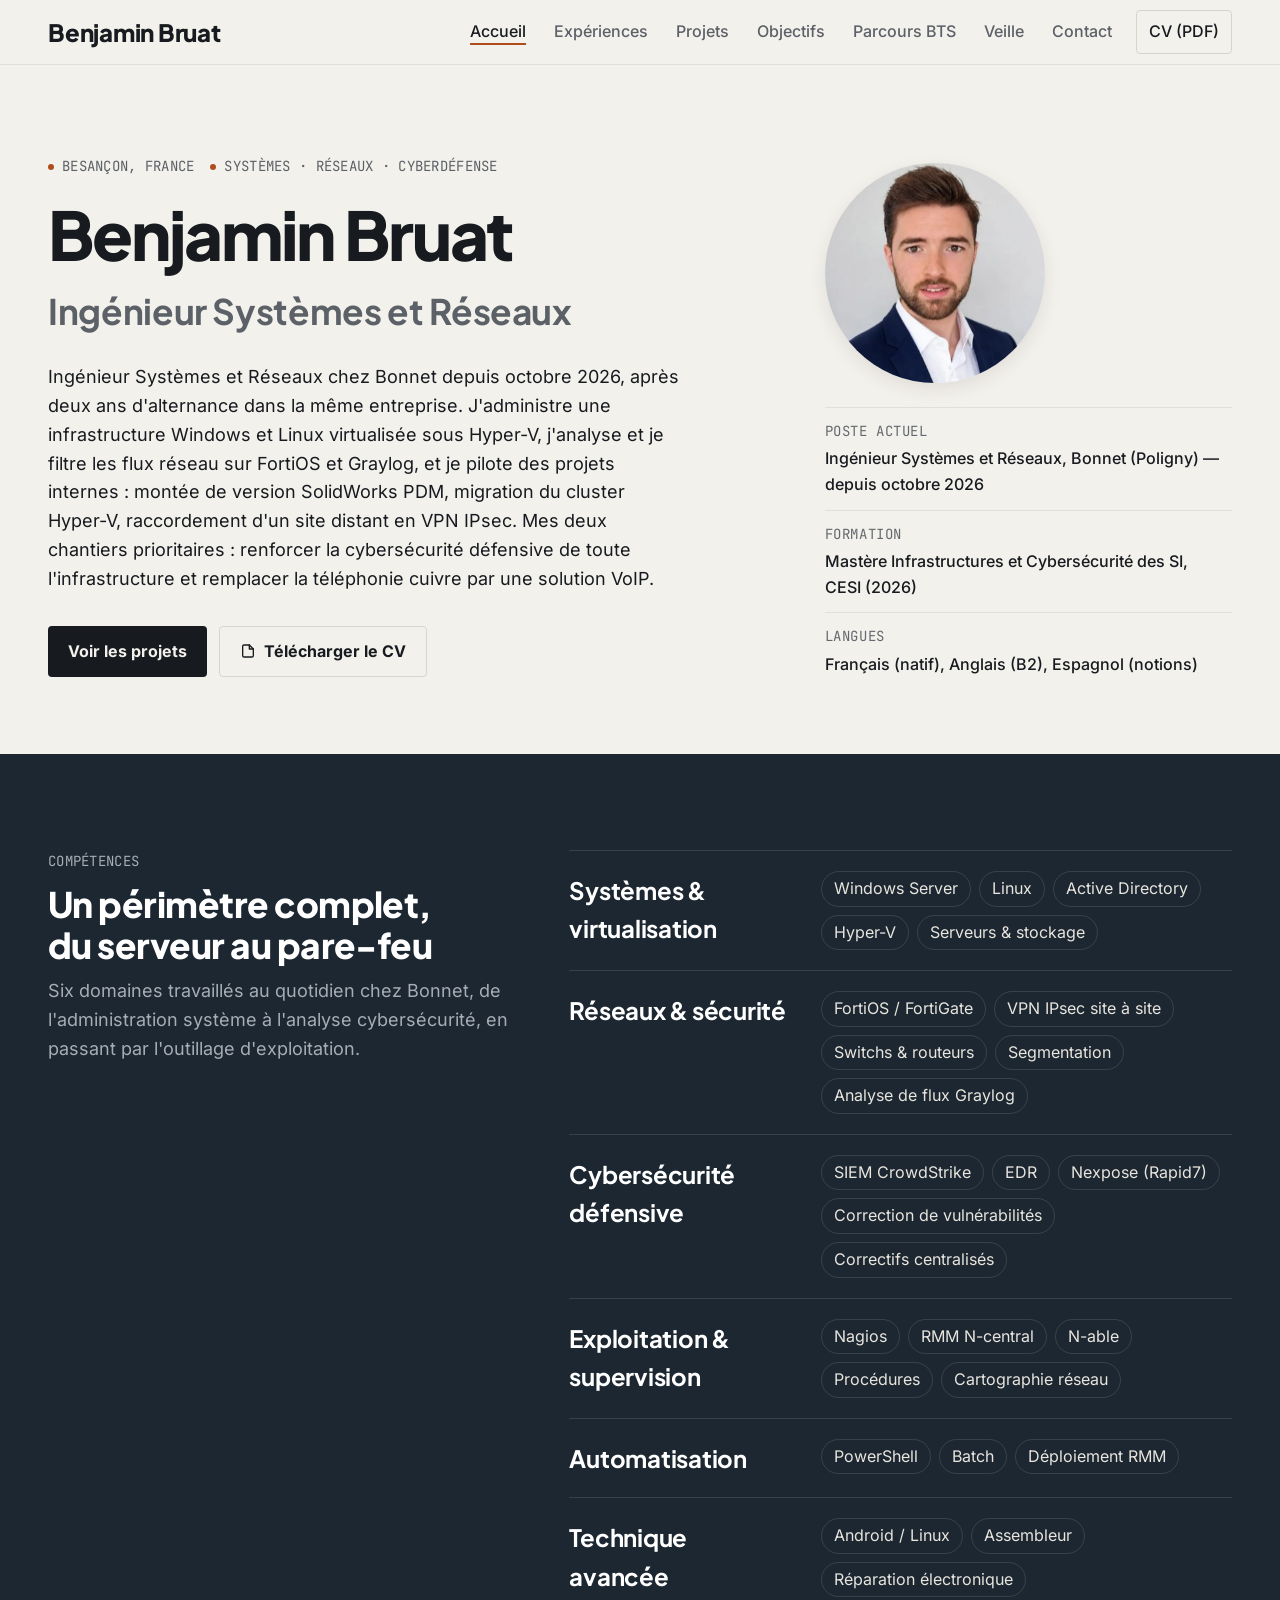
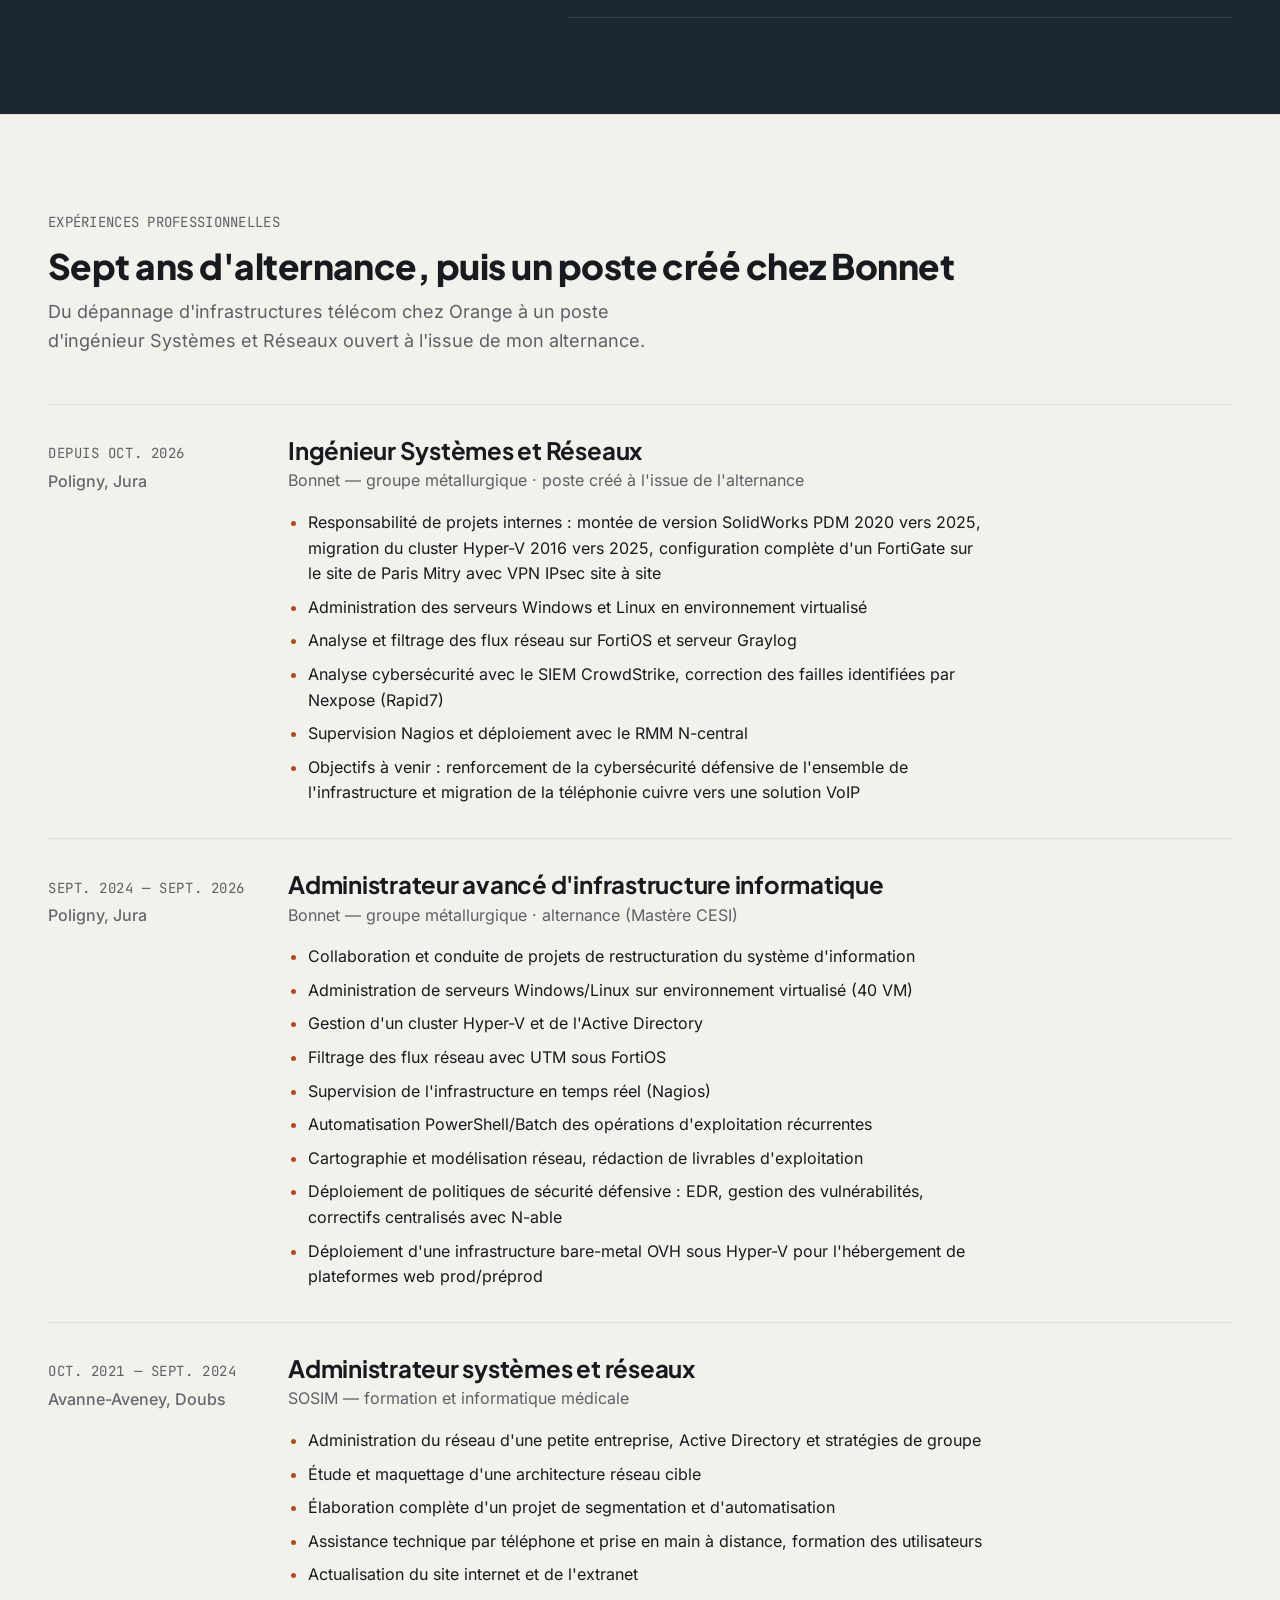
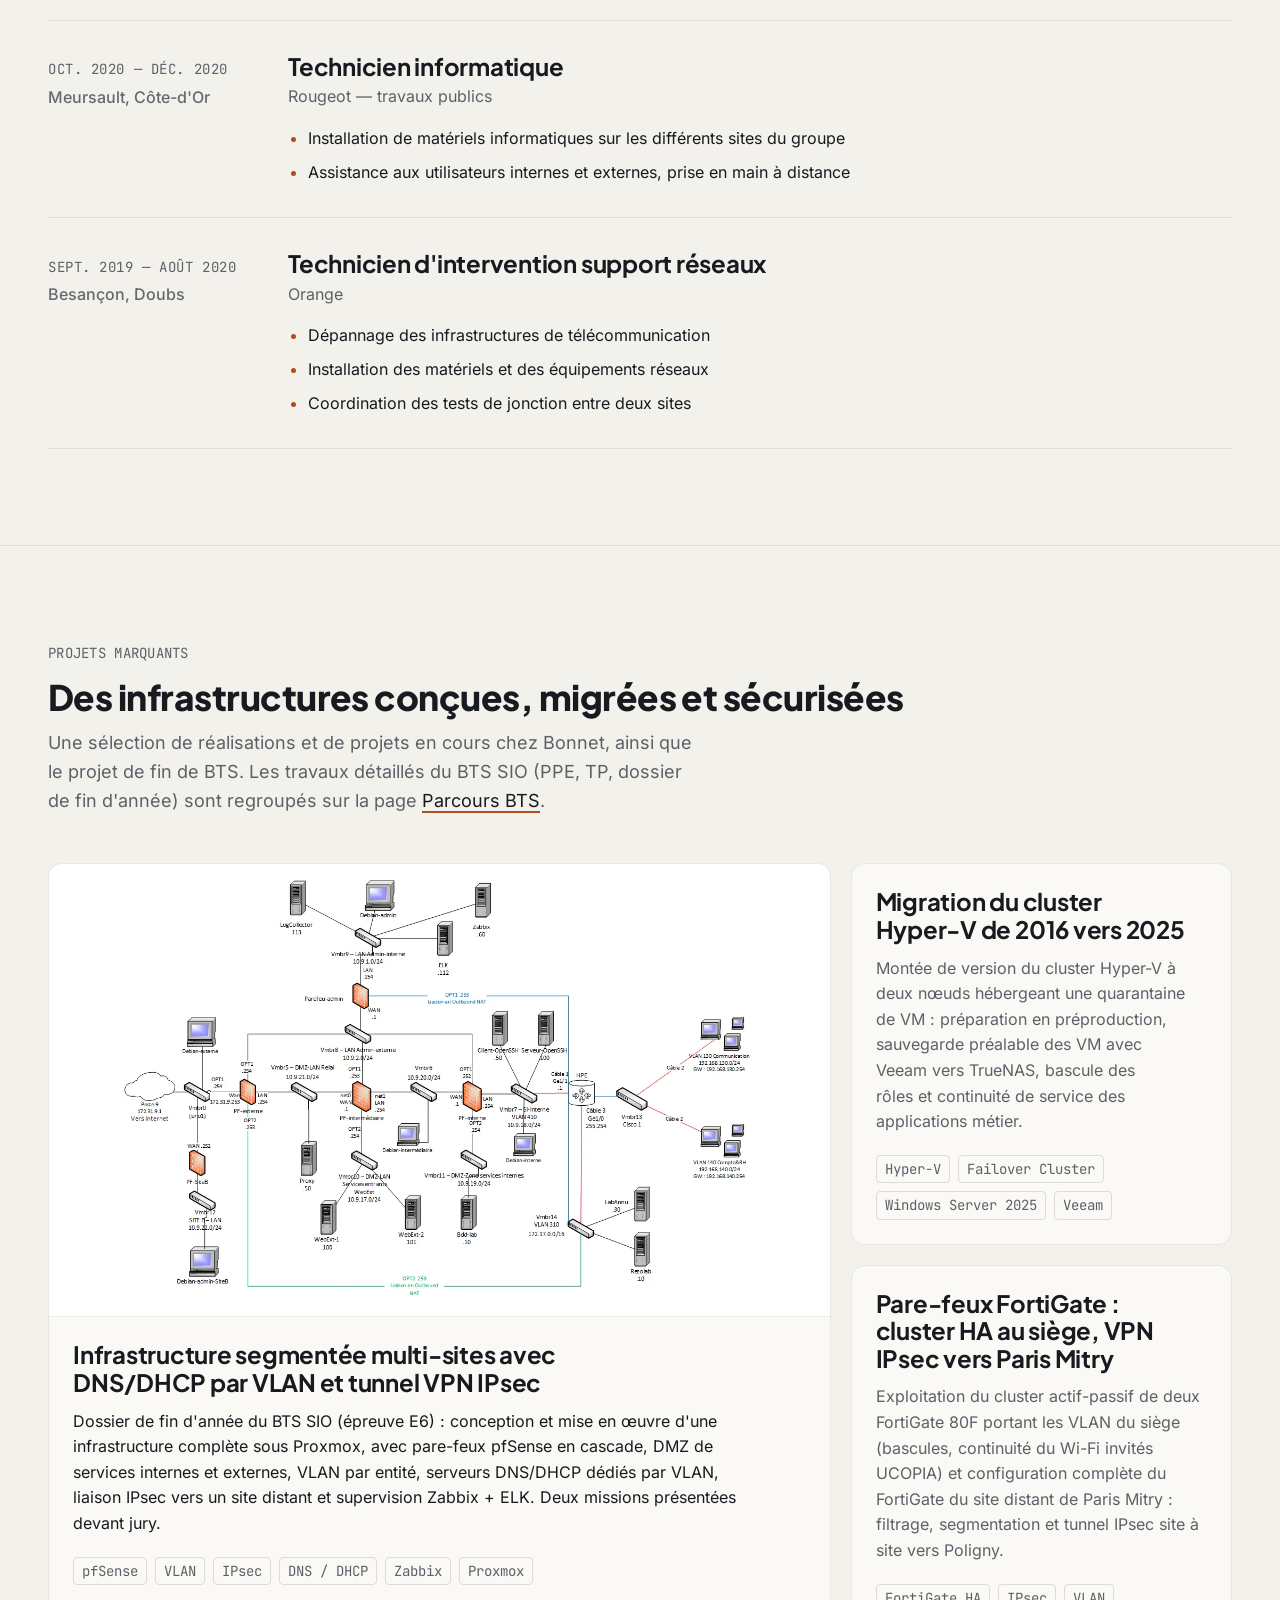
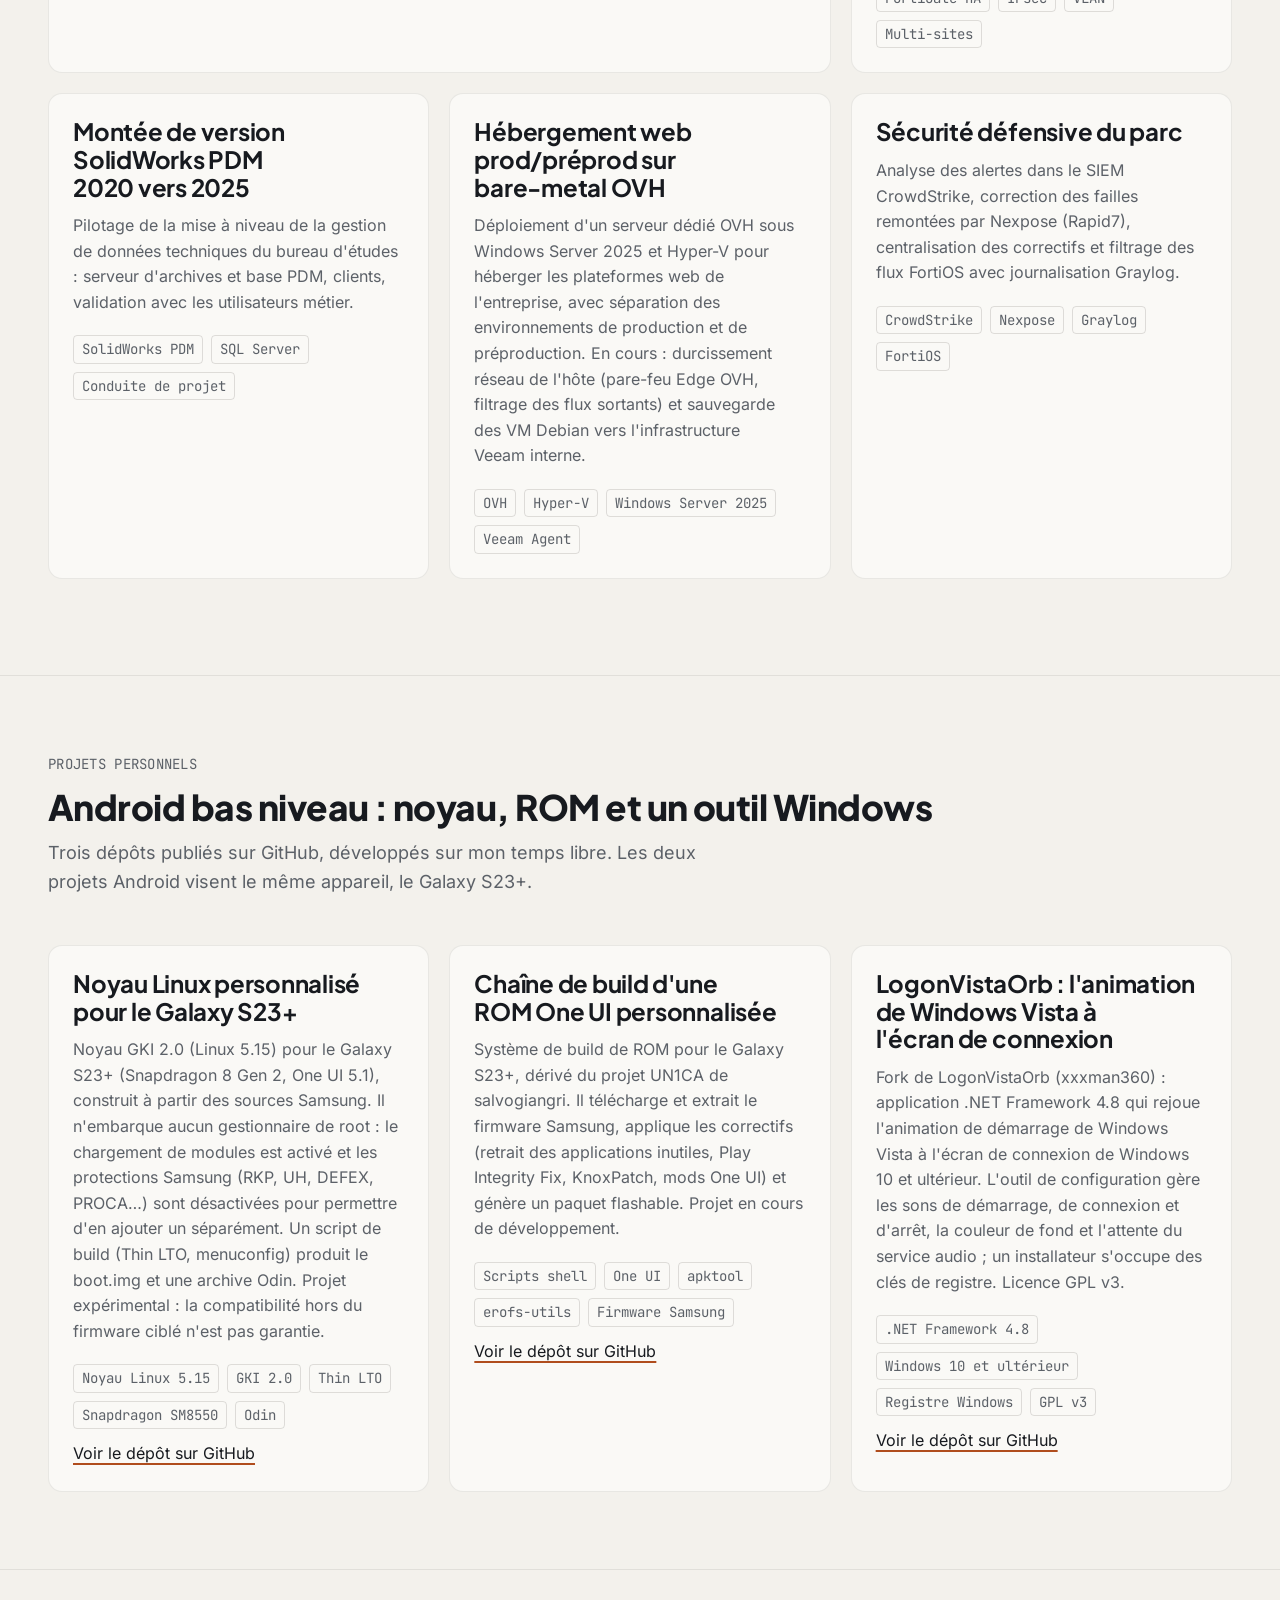
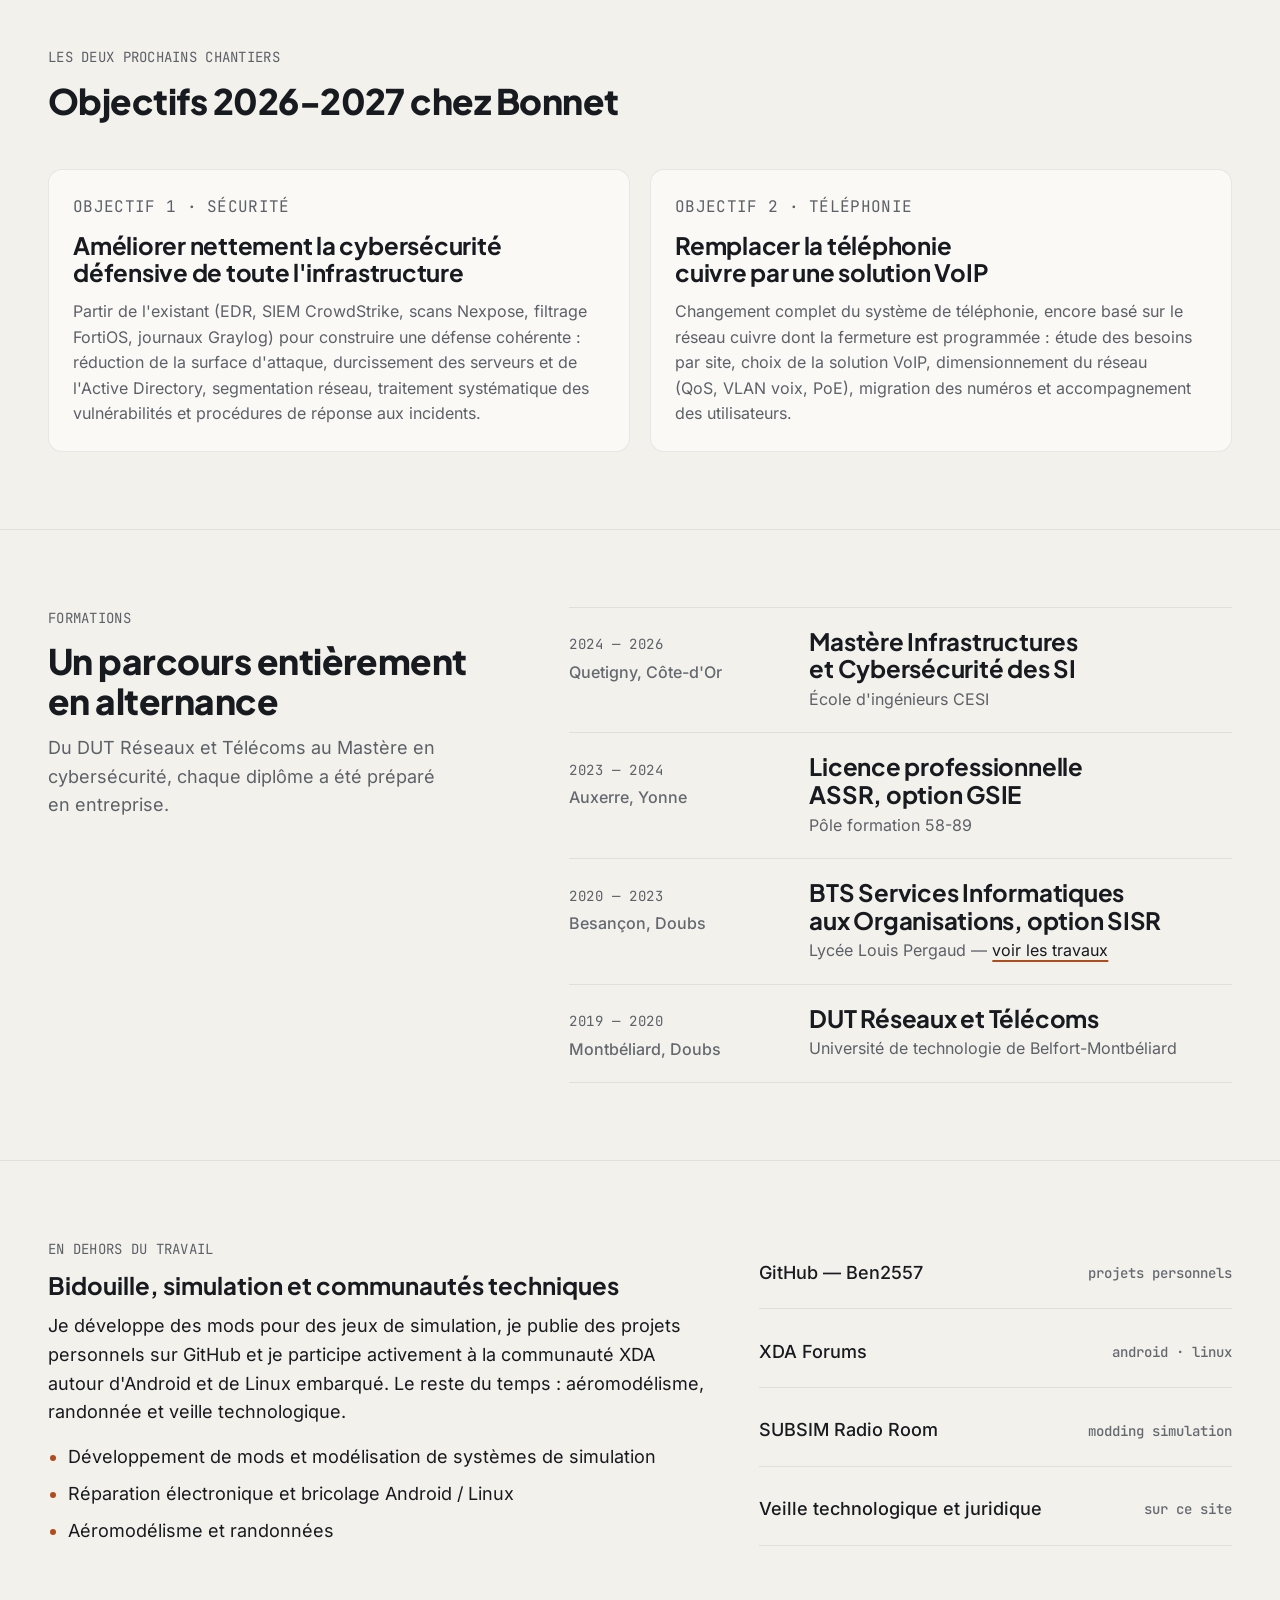
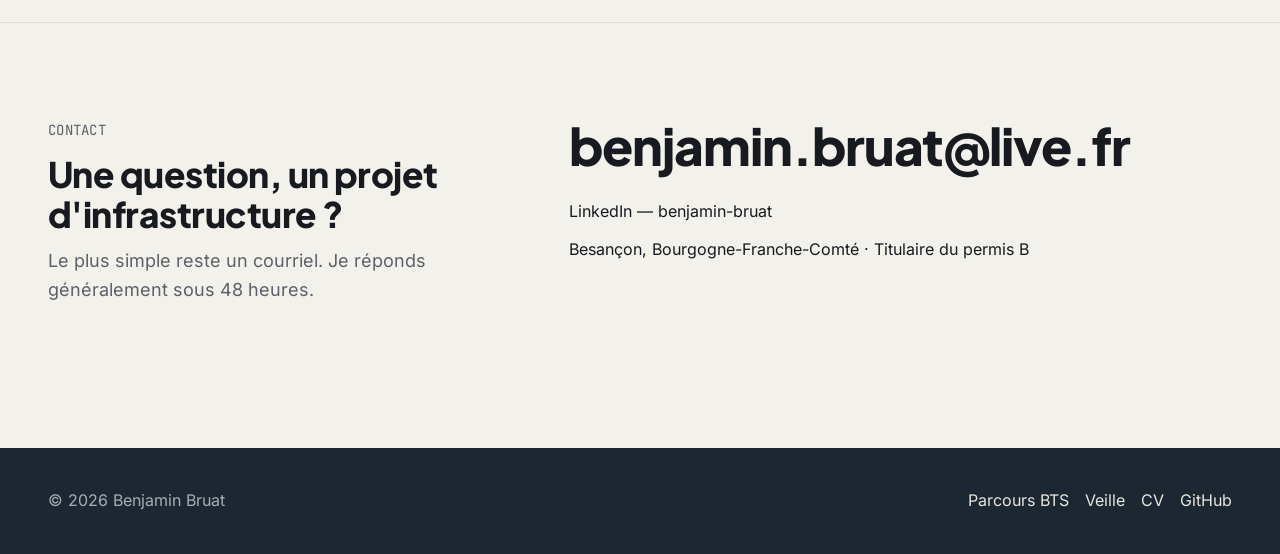
==== commit cc18d7ac: "Polices locales (Plus Jakarta Sans, Inter), projets GitHub, retrait du téléphone, formulaire en atte" ====
--- a/index.html
+++ b/index.html
@@ -1,70 +1,485 @@
 <!doctype html>
 <html lang="fr">
 <head>
-<meta charset="utf-8" />
-<meta name="viewport" content="width=device-width, initial-scale=1" />
-<title>Benjamin Bruat — Systèmes, réseaux et sécurité</title>
-<meta name="description" content="Benjamin Bruat, ingénieur systèmes et réseaux chez Bonnet. Administration Windows/Linux, virtualisation, réseau et sécurité défensive." />
-<meta name="robots" content="noindex, nofollow" />
-<meta property="og:title" content="Benjamin Bruat — Systèmes, réseaux et sécurité" />
-<meta property="og:description" content="Parcours et projets d’infrastructure. Version de prévisualisation." />
-<meta property="og:type" content="website" />
-<meta property="og:url" content="https://ben2557.github.io/perplexity/" />
-<meta property="og:image" content="https://ben2557.github.io/perplexity/assets/img/portrait.webp" />
-<link rel="icon" href="./assets/img/favicon.svg" type="image/svg+xml" />
-<link rel="preconnect" href="https://api.fontshare.com" crossorigin />
-<link rel="preconnect" href="https://fonts.googleapis.com" />
-<link rel="preconnect" href="https://fonts.gstatic.com" crossorigin />
-<link href="https://api.fontshare.com/v2/css?f[]=cabinet-grotesk@700,800&amp;f[]=satoshi@400,500,700&amp;display=swap" rel="stylesheet" />
-<link href="https://fonts.googleapis.com/css2?family=JetBrains+Mono:wght@400;500&amp;display=swap" rel="stylesheet" />
-<link rel="stylesheet" href="./base.css" />
-<link rel="stylesheet" href="./style.css" />
+  <meta charset="utf-8" />
+  <meta name="viewport" content="width=device-width, initial-scale=1" />
+  <title>Benjamin Bruat — Ingénieur Systèmes et Réseaux</title>
+  <meta name="description" content="Portfolio de Benjamin Bruat, ingénieur Systèmes et Réseaux chez Bonnet : administration Windows/Linux, Hyper-V, FortiOS, Graylog, CrowdStrike, Nagios, N-central et projets d'infrastructure." />
+  <link rel="canonical" href="https://ben2557.github.io/" />
+  <meta property="og:type" content="website" />
+  <meta property="og:site_name" content="Benjamin Bruat" />
+  <meta property="og:locale" content="fr_FR" />
+  <meta property="og:title" content="Benjamin Bruat — Ingénieur Systèmes et Réseaux" />
+  <meta property="og:description" content="Portfolio de Benjamin Bruat, ingénieur Systèmes et Réseaux chez Bonnet : administration Windows/Linux, Hyper-V, FortiOS, Graylog, CrowdStrike, Nagios, N-central et projets d'infrastructure." />
+  <meta property="og:url" content="https://ben2557.github.io/" />
+  <meta property="og:image" content="https://ben2557.github.io/assets/img/portrait.webp" />
+  <meta property="og:image:alt" content="Portrait de Benjamin Bruat" />
+  <meta name="twitter:card" content="summary" />
+  <link rel="icon" href="./assets/img/favicon.svg" type="image/svg+xml" />
+  <link rel="preload" href="./assets/fonts/plus-jakarta-sans-latin-wght-normal.woff2" as="font" type="font/woff2" crossorigin />
+  <link rel="preload" href="./assets/fonts/inter-latin-wght-normal.woff2" as="font" type="font/woff2" crossorigin />
+  <link rel="stylesheet" href="./base.css" />
+  <link rel="stylesheet" href="./style.css" />
+  <script type="application/ld+json">
+  {
+    "@context": "https://schema.org",
+    "@type": "Person",
+    "name": "Benjamin Bruat",
+    "jobTitle": "Ingénieur Systèmes et Réseaux",
+    "worksFor": { "@type": "Organization", "name": "Bonnet" },
+    "email": "mailto:benjamin.bruat@live.fr",
+    "address": { "@type": "PostalAddress", "addressLocality": "Besançon", "addressCountry": "FR" },
+    "sameAs": ["https://www.linkedin.com/in/benjamin-bruat-48789430a", "https://github.com/Ben2557"]
+  }
+  </script>
 </head>
 <body>
-<a class="skip-link" href="#contenu">Aller au contenu</a>
-<header class="site-header"><div class="container site-header__inner">
-<a class="brand" href="./index.html">Benjamin Bruat <small>infra · réseaux · sécurité</small></a>
-<button class="nav-toggle" type="button" aria-expanded="false" aria-controls="nav" aria-label="Ouvrir le menu"><svg width="22" height="22" viewBox="0 0 24 24" fill="none" stroke="currentColor" stroke-width="2" aria-hidden="true"><path d="M4 7h16M4 12h16M4 17h16"/></svg></button>
-<nav class="nav" id="nav" aria-label="Navigation principale">
-<a href="#projets">Projets</a><a href="#experiences">Parcours</a><a href="./parcours.html">Archives BTS</a><a href="./veille.html">Veille</a><a href="#contact">Contact</a><a class="nav__cta" href="./assets/docs/cv-benjamin-bruat.pdf" target="_blank" rel="noopener noreferrer">CV (PDF)</a>
-</nav></div></header>
-<main id="contenu">
-<section class="hero"><div class="container"><p class="mono">Prévisualisation · branche perplexity · <a class="link" href="https://ben2557.github.io/">Version principale</a></p></div><div class="container hero__grid">
-<div><div class="hero__kicker mono"><span>Besançon, France</span><span>Systèmes · Réseaux · Sécurité</span></div>
-<h1>Benjamin Bruat</h1><p class="hero__role">Ingénieur systèmes et réseaux</p>
-<p class="hero__lead">Chez Bonnet depuis octobre 2026 à ce poste, après deux ans d’alternance dans l’entreprise. J’administre des infrastructures Windows/Linux et je conduis des projets de virtualisation, de réseau et de sécurité défensive.</p>
-<div class="hero__actions"><a class="btn" href="#projets">Découvrir mes projets</a><a class="btn btn--ghost" href="./assets/docs/cv-benjamin-bruat.pdf" target="_blank" rel="noopener noreferrer">Consulter mon CV (PDF)</a></div></div>
-<aside class="hero__aside" aria-label="En bref"><img class="hero__portrait" src="./assets/img/portrait.webp" width="680" height="680" alt="Portrait de Benjamin Bruat" /><dl class="facts"><div><dt>Poste actuel</dt><dd>Ingénieur systèmes et réseaux · Bonnet</dd></div><div><dt>Formation</dt><dd>Mastère Infrastructures et Cybersécurité des SI · CESI, 2026</dd></div><div><dt>Langues</dt><dd>Français natif · anglais B2 · notions d’espagnol</dd></div></dl></aside>
-</div></section>
-<section class="section" id="projets"><div class="container"><p class="mono">Projets professionnels</p><div class="section-head"><h2>Faire évoluer l’infrastructure, sans perdre de vue l’exploitation</h2><p>Une sélection de sujets pris en charge chez Bonnet. Les descriptions présentent le périmètre de travail ; elles ne constituent pas une attestation de clôture des migrations. Les détails internes sont volontairement limités.</p></div>
-<div class="projects">
-<article class="project"><div class="project__body"><p class="mono">Virtualisation · projet à la une</p><h3>Migration d’un cluster Hyper-V</h3><p>Faire évoluer la plateforme de virtualisation utilisée par les applications métier.</p><dl><dt>Mon périmètre</dt><dd>Préparation en préproduction, sauvegarde préalable des machines virtuelles et bascule des rôles.</dd><dt>Enjeu</dt><dd>Préserver la continuité de service pendant la transition.</dd></dl><ul class="tags" role="list"><li>Hyper-V</li><li>Failover Cluster</li><li>Veeam</li></ul></div></article>
-<article class="project"><div class="project__body"><p class="mono">Réseau multi-sites</p><h3>Interconnexion et filtrage avec FortiGate</h3><p>Exploitation d’un cluster de pare-feux en haute disponibilité et configuration d’un équipement sur un site distant : filtrage des flux, segmentation et tunnel VPN IPsec.</p><ul class="tags" role="list"><li>FortiGate</li><li>Haute disponibilité</li><li>IPsec</li><li>VLAN</li></ul></div></article>
-<article class="project"><div class="project__body"><p class="mono">Application métier</p><h3>Montée de version SolidWorks PDM</h3><p>Pilotage de la mise à niveau de la gestion de données techniques du bureau d’études, avec un périmètre couvrant le serveur d’archives, la base PDM, les clients et la validation avec les utilisateurs métier.</p><ul class="tags" role="list"><li>SolidWorks PDM</li><li>SQL Server</li><li>Conduite de projet</li></ul></div></article>
-<article class="project"><div class="project__body"><p class="mono">Hébergement · projet en cours</p><h3>Séparer production et préproduction web</h3><p>Déploiement d’un serveur dédié OVH sous Hyper-V pour héberger les plateformes web de l’entreprise, en séparant les environnements de production et de préproduction.</p><ul class="tags" role="list"><li>OVH</li><li>Hyper-V</li><li>Windows Server</li></ul></div></article>
-<article class="project"><div class="project__body"><p class="mono">Activité récurrente</p><h3>Sécurité défensive et exploitation</h3><p>Analyse des alertes de sécurité, traitement des vulnérabilités, centralisation des correctifs et analyse des flux et journaux.</p><ul class="tags" role="list"><li>CrowdStrike</li><li>Nexpose</li><li>Graylog</li><li>FortiOS</li></ul></div></article>
-</div><p>Mes travaux de formation restent accessibles dans les <a class="link" href="./parcours.html">archives BTS : infrastructure segmentée, VPN IPsec et supervision</a>.</p></div></section>
-<section class="section panel" id="competences"><div class="container"><div class="section-head"><p class="mono">Compétences</p><h2>Des pratiques, appuyées sur des outils</h2></div><dl class="skills">
-<div><dt>Administrer et virtualiser</dt><dd>Windows Server, Linux, Active Directory, Hyper-V, serveurs et stockage.</dd></div>
-<div><dt>Segmenter et interconnecter</dt><dd>FortiGate/FortiOS, VLAN, VPN IPsec et analyse des flux avec Graylog.</dd></div>
-<div><dt>Superviser et sécuriser</dt><dd>Nagios, CrowdStrike, Nexpose, gestion des vulnérabilités et des correctifs.</dd></div>
-<div><dt>Automatiser et documenter</dt><dd>PowerShell, Batch, déploiement RMM N-central, procédures et cartographie réseau.</dd></div>
-</dl></div></section>
-<section class="section" id="experiences"><div class="container"><p class="mono">Parcours professionnel</p><div class="section-head"><h2>De l’intervention réseau à la conduite de projets d’infrastructure</h2><p>Un poste créé chez Bonnet à l’issue de mon alternance.</p></div><div class="timeline">
-<article class="timeline__item"><div class="timeline__when">Depuis oct. 2026<strong>Poligny</strong></div><div class="timeline__body"><h3>Ingénieur systèmes et réseaux</h3><p class="org">Bonnet</p><p>Administration Windows/Linux, pilotage de projets internes, gestion des flux réseau et sécurité défensive. <a class="link" href="#projets">Voir les projets associés</a>.</p></div></article>
-<article class="timeline__item"><div class="timeline__when">Sept. 2024 — Sept. 2026<strong>Poligny</strong></div><div class="timeline__body"><h3>Administrateur avancé d’infrastructure informatique</h3><p class="org">Bonnet · alternance, Mastère CESI</p><p>Administration virtualisée, supervision, automatisation PowerShell/Batch, sécurité défensive et documentation d’exploitation.</p></div></article>
-<article class="timeline__item"><div class="timeline__when">Oct. 2021 — Sept. 2024<strong>Avanne-Aveney</strong></div><div class="timeline__body"><h3>Administrateur systèmes et réseaux</h3><p class="org">SOSIM</p><p>Administration du réseau et de l’Active Directory, étude d’architecture, segmentation, assistance et formation des utilisateurs.</p></div></article>
-<article class="timeline__item"><div class="timeline__when">Oct. — Déc. 2020<strong>Meursault</strong></div><div class="timeline__body"><h3>Technicien informatique</h3><p class="org">Rougeot</p><p>Installation de matériel sur les sites du groupe et assistance aux utilisateurs.</p></div></article>
-<article class="timeline__item"><div class="timeline__when">Sept. 2019 — Août 2020<strong>Besançon</strong></div><div class="timeline__body"><h3>Technicien d’intervention support réseaux</h3><p class="org">Orange</p><p>Dépannage d’infrastructures télécom, installation d’équipements et coordination de tests entre sites.</p></div></article>
-</div></div></section>
-<section class="section section--tight" id="formations"><div class="container"><div class="section-head"><p class="mono">Formation</p><h2>Un parcours construit en alternance</h2></div><ul>
-<li>2024–2026 : Mastère Infrastructures et Cybersécurité des SI · CESI.</li><li>2023–2024 : Licence professionnelle ASSR, option GSIE · Pôle formation 58-89.</li><li>2020–2023 : BTS SIO, option SISR · Lycée Louis Pergaud.</li><li>2019–2020 : DUT Réseaux et Télécoms · Université de technologie de Belfort-Montbéliard.</li>
-</ul><p><a class="link" href="./parcours.html">Consulter les travaux du BTS</a></p></div></section>
-<section class="section section--tight" id="objectifs"><div class="container"><p class="mono">Perspectives · objectifs 2026–2027</p><div class="section-head"><h2>Les prochains chantiers</h2><p>Ces objectifs sont distincts des réalisations présentées plus haut.</p></div><div class="cards"><article class="card"><h3>Renforcer la sécurité défensive</h3><p>Faire évoluer le durcissement, la segmentation, le traitement des vulnérabilités et les procédures de réponse aux incidents.</p></article><article class="card"><h3>Préparer une transition vers la VoIP</h3><p>Étudier les besoins, choisir une solution et préparer la migration avec les utilisateurs.</p></article></div></div></section>
-<section class="section section--tight" id="a-cote"><div class="container"><p class="mono">En dehors du travail</p><h2>Bidouille, simulation et communautés techniques</h2><p>Développement de mods pour des jeux de simulation, Android et Linux embarqué, réparation électronique, aéromodélisme et randonnée.</p><div class="links-list"><a href="https://github.com/Ben2557" target="_blank" rel="noopener noreferrer"><span>GitHub</span><span>Projets personnels</span></a><a href="https://xdaforums.com/m/benjamin2557.8614581/#about" target="_blank" rel="noopener noreferrer"><span>XDA Forums</span><span>Android · Linux</span></a><a href="https://www.subsim.com/radioroom/showthread.php?p=2628502#post2628502" target="_blank" rel="noopener noreferrer"><span>SUBSIM</span><span>Simulation et modding</span></a></div></div></section>
-<section class="section" id="contact"><div class="container"><p class="mono">Contact</p><div class="section-head"><h2>Échanger autour d’un projet d’infrastructure</h2><p>Le plus simple reste un courriel.</p></div><a class="contact__mail" href="mailto:benjamin.bruat@live.fr">benjamin.bruat@live.fr</a><div class="contact__meta"><a href="https://www.linkedin.com/in/benjamin-bruat-48789430a" target="_blank" rel="noopener noreferrer">LinkedIn</a><span>Besançon · Permis B</span></div></div></section>
-</main>
-<footer class="site-footer"><div class="container site-footer__inner"><span>© <span data-year>2026</span> Benjamin Bruat · Prévisualisation</span><nav aria-label="Pied de page"><a href="./parcours.html">Archives BTS</a><a href="./veille.html">Veille</a><a href="./assets/docs/cv-benjamin-bruat.pdf">CV (PDF)</a><a href="https://ben2557.github.io/">Version principale</a></nav></div></footer>
-<script src="./app.js" defer></script>
+  <a class="skip-link" href="#contenu">Aller au contenu</a>
+
+  <header class="site-header">
+    <div class="container site-header__inner">
+      <a class="brand" href="./index.html">Benjamin Bruat <small>infra · réseaux · sécurité</small></a>
+      <button class="nav-toggle" type="button" aria-expanded="false" aria-controls="nav" aria-label="Ouvrir le menu">
+        <svg width="22" height="22" viewBox="0 0 24 24" fill="none" stroke="currentColor" stroke-width="2" stroke-linecap="round"><path d="M4 7h16M4 12h16M4 17h16"/></svg>
+      </button>
+      <nav class="nav" id="nav" aria-label="Navigation principale">
+        <a href="./index.html" aria-current="page">Accueil</a>
+        <a href="#experiences">Expériences</a>
+        <a href="#projets">Projets</a>
+        <a href="#objectifs">Objectifs</a>
+        <a href="./parcours.html">Parcours BTS</a>
+        <a href="./veille.html">Veille</a>
+        <a href="#contact">Contact</a>
+        <a class="nav__cta" href="./assets/docs/cv-benjamin-bruat.pdf" target="_blank" rel="noopener noreferrer">CV (PDF)</a>
+      </nav>
+    </div>
+  </header>
+
+  <main id="contenu">
+
+    <!-- Héros -->
+    <section class="hero">
+      <div class="container hero__grid">
+        <div>
+          <div class="hero__kicker mono">
+            <span>Besançon, France</span>
+            <span>Systèmes · Réseaux · Cyberdéfense</span>
+          </div>
+          <h1>Benjamin Bruat</h1>
+          <p class="hero__role">Ingénieur Systèmes et Réseaux</p>
+          <p class="hero__lead">
+            Ingénieur Systèmes et Réseaux chez Bonnet depuis octobre 2026, après deux ans d'alternance dans la même
+            entreprise. J'administre une infrastructure Windows et Linux virtualisée sous Hyper-V, j'analyse et je filtre
+            les flux réseau sur FortiOS et Graylog, et je pilote des projets internes : montée de version SolidWorks PDM,
+            migration du cluster Hyper-V, raccordement d'un site distant en VPN IPsec. Mes deux chantiers prioritaires :
+            renforcer la cybersécurité défensive de toute l'infrastructure et remplacer la téléphonie cuivre par une solution VoIP.
+          </p>
+          <div class="hero__actions">
+            <a class="btn" href="#projets">Voir les projets</a>
+            <a class="btn btn--ghost" href="./assets/docs/cv-benjamin-bruat.pdf" target="_blank" rel="noopener noreferrer">
+              <svg viewBox="0 0 24 24" fill="none" stroke="currentColor" stroke-width="2" stroke-linecap="round" stroke-linejoin="round"><path d="M14 3H6a2 2 0 0 0-2 2v14a2 2 0 0 0 2 2h12a2 2 0 0 0 2-2V9z"/><path d="M14 3v6h6"/></svg>
+              Télécharger le CV
+            </a>
+          </div>
+        </div>
+        <aside class="hero__aside" aria-label="En bref">
+          <img class="hero__portrait" src="./assets/img/portrait.webp" width="680" height="680" alt="Portrait de Benjamin Bruat" />
+          <dl class="facts">
+            <div><dt>Poste actuel</dt><dd>Ingénieur Systèmes et Réseaux, Bonnet (Poligny) — depuis octobre 2026</dd></div>
+            <div><dt>Formation</dt><dd>Mastère Infrastructures et Cybersécurité des SI, CESI (2026)</dd></div>
+            <div><dt>Langues</dt><dd>Français (natif), Anglais (B2), Espagnol (notions)</dd></div>
+          </dl>
+        </aside>
+      </div>
+    </section>
+
+    <!-- Compétences -->
+    <section class="section panel" id="competences">
+      <div class="container">
+        <div class="split">
+          <div class="sticky">
+            <p class="mono">Compétences</p>
+            <div class="section-head" style="margin-top: var(--space-3)">
+              <h2>Un périmètre complet, du serveur au pare-feu</h2>
+              <p>Six domaines travaillés au quotidien chez Bonnet, de l'administration système à l'analyse cybersécurité, en passant par l'outillage d'exploitation.</p>
+            </div>
+          </div>
+          <dl class="skills">
+            <div>
+              <dt>Systèmes &amp; virtualisation</dt>
+              <dd><ul role="list"><li>Windows Server</li><li>Linux</li><li>Active Directory</li><li>Hyper-V</li><li>Serveurs &amp; stockage</li></ul></dd>
+            </div>
+            <div>
+              <dt>Réseaux &amp; sécurité</dt>
+              <dd><ul role="list"><li>FortiOS / FortiGate</li><li>VPN IPsec site à site</li><li>Switchs &amp; routeurs</li><li>Segmentation</li><li>Analyse de flux Graylog</li></ul></dd>
+            </div>
+            <div>
+              <dt>Cybersécurité défensive</dt>
+              <dd><ul role="list"><li>SIEM CrowdStrike</li><li>EDR</li><li>Nexpose (Rapid7)</li><li>Correction de vulnérabilités</li><li>Correctifs centralisés</li></ul></dd>
+            </div>
+            <div>
+              <dt>Exploitation &amp; supervision</dt>
+              <dd><ul role="list"><li>Nagios</li><li>RMM N-central</li><li>N-able</li><li>Procédures</li><li>Cartographie réseau</li></ul></dd>
+            </div>
+            <div>
+              <dt>Automatisation</dt>
+              <dd><ul role="list"><li>PowerShell</li><li>Batch</li><li>Déploiement RMM</li></ul></dd>
+            </div>
+            <div>
+              <dt>Technique avancée</dt>
+              <dd><ul role="list"><li>Android / Linux</li><li>Assembleur</li><li>Réparation électronique</li></ul></dd>
+            </div>
+          </dl>
+        </div>
+      </div>
+    </section>
+
+    <!-- Expériences -->
+    <section class="section" id="experiences">
+      <div class="container">
+        <p class="mono">Expériences professionnelles</p>
+        <div class="section-head" style="margin-top: var(--space-3)">
+          <h2>Sept ans d'alternance, puis un poste créé chez Bonnet</h2>
+          <p>Du dépannage d'infrastructures télécom chez Orange à un poste d'ingénieur Systèmes et Réseaux ouvert à l'issue de mon alternance.</p>
+        </div>
+
+        <div class="timeline">
+          <article class="timeline__item">
+            <div class="timeline__when">Depuis oct. 2026<strong>Poligny, Jura</strong></div>
+            <div class="timeline__body">
+              <h3>Ingénieur Systèmes et Réseaux</h3>
+              <p class="org">Bonnet — groupe métallurgique · poste créé à l'issue de l'alternance</p>
+              <ul>
+                <li>Responsabilité de projets internes : montée de version SolidWorks PDM 2020 vers 2025, migration du cluster Hyper-V 2016 vers 2025, configuration complète d'un FortiGate sur le site de Paris Mitry avec VPN IPsec site à site</li>
+                <li>Administration des serveurs Windows et Linux en environnement virtualisé</li>
+                <li>Analyse et filtrage des flux réseau sur FortiOS et serveur Graylog</li>
+                <li>Analyse cybersécurité avec le SIEM CrowdStrike, correction des failles identifiées par Nexpose (Rapid7)</li>
+                <li>Supervision Nagios et déploiement avec le RMM N-central</li>
+                <li>Objectifs à venir : renforcement de la cybersécurité défensive de l'ensemble de l'infrastructure et migration de la téléphonie cuivre vers une solution VoIP</li>
+              </ul>
+            </div>
+          </article>
+
+          <article class="timeline__item">
+            <div class="timeline__when">Sept. 2024 — Sept. 2026<strong>Poligny, Jura</strong></div>
+            <div class="timeline__body">
+              <h3>Administrateur avancé d'infrastructure informatique</h3>
+              <p class="org">Bonnet — groupe métallurgique · alternance (Mastère CESI)</p>
+              <ul>
+                <li>Collaboration et conduite de projets de restructuration du système d'information</li>
+                <li>Administration de serveurs Windows/Linux sur environnement virtualisé (40 VM)</li>
+                <li>Gestion d'un cluster Hyper-V et de l'Active Directory</li>
+                <li>Filtrage des flux réseau avec UTM sous FortiOS</li>
+                <li>Supervision de l'infrastructure en temps réel (Nagios)</li>
+                <li>Automatisation PowerShell/Batch des opérations d'exploitation récurrentes</li>
+                <li>Cartographie et modélisation réseau, rédaction de livrables d'exploitation</li>
+                <li>Déploiement de politiques de sécurité défensive : EDR, gestion des vulnérabilités, correctifs centralisés avec N-able</li>
+                <li>Déploiement d'une infrastructure bare-metal OVH sous Hyper-V pour l'hébergement de plateformes web prod/préprod</li>
+              </ul>
+            </div>
+          </article>
+
+          <article class="timeline__item">
+            <div class="timeline__when">Oct. 2021 — Sept. 2024<strong>Avanne-Aveney, Doubs</strong></div>
+            <div class="timeline__body">
+              <h3>Administrateur systèmes et réseaux</h3>
+              <p class="org">SOSIM — formation et informatique médicale</p>
+              <ul>
+                <li>Administration du réseau d'une petite entreprise, Active Directory et stratégies de groupe</li>
+                <li>Étude et maquettage d'une architecture réseau cible</li>
+                <li>Élaboration complète d'un projet de segmentation et d'automatisation</li>
+                <li>Assistance technique par téléphone et prise en main à distance, formation des utilisateurs</li>
+                <li>Actualisation du site internet et de l'extranet</li>
+              </ul>
+            </div>
+          </article>
+
+          <article class="timeline__item">
+            <div class="timeline__when">Oct. 2020 — Déc. 2020<strong>Meursault, Côte-d'Or</strong></div>
+            <div class="timeline__body">
+              <h3>Technicien informatique</h3>
+              <p class="org">Rougeot — travaux publics</p>
+              <ul>
+                <li>Installation de matériels informatiques sur les différents sites du groupe</li>
+                <li>Assistance aux utilisateurs internes et externes, prise en main à distance</li>
+              </ul>
+            </div>
+          </article>
+
+          <article class="timeline__item">
+            <div class="timeline__when">Sept. 2019 — Août 2020<strong>Besançon, Doubs</strong></div>
+            <div class="timeline__body">
+              <h3>Technicien d'intervention support réseaux</h3>
+              <p class="org">Orange</p>
+              <ul>
+                <li>Dépannage des infrastructures de télécommunication</li>
+                <li>Installation des matériels et des équipements réseaux</li>
+                <li>Coordination des tests de jonction entre deux sites</li>
+              </ul>
+            </div>
+          </article>
+        </div>
+      </div>
+    </section>
+
+    <!-- Projets -->
+    <section class="section" id="projets">
+      <div class="container">
+        <p class="mono">Projets marquants</p>
+        <div class="section-head" style="margin-top: var(--space-3)">
+          <h2>Des infrastructures conçues, migrées et sécurisées</h2>
+          <p>Une sélection de réalisations et de projets en cours chez Bonnet, ainsi que le projet de fin de BTS. Les travaux détaillés du BTS SIO (PPE, TP, dossier de fin d'année) sont regroupés sur la page <a class="link" href="./parcours.html">Parcours BTS</a>.</p>
+        </div>
+
+        <div class="projects">
+          <article class="project project--feature">
+            <div class="project__media">
+              <img src="./assets/img/schema-annexe7.webp" width="1183" height="789" loading="lazy" decoding="async" alt="Schéma réseau complet du dossier de fin d'année : pare-feux pfSense, DMZ, VLAN, VPN IPsec, supervision Zabbix et ELK" />
+            </div>
+            <div class="project__body">
+              <h3>Infrastructure segmentée multi-sites avec DNS/DHCP par VLAN et tunnel VPN IPsec</h3>
+              <p>Dossier de fin d'année du BTS SIO (épreuve E6) : conception et mise en œuvre d'une infrastructure complète sous Proxmox, avec pare-feux pfSense en cascade, DMZ de services internes et externes, VLAN par entité, serveurs DNS/DHCP dédiés par VLAN, liaison IPsec vers un site distant et supervision Zabbix + ELK. Deux missions présentées devant jury.</p>
+              <ul class="tags" role="list"><li>pfSense</li><li>VLAN</li><li>IPsec</li><li>DNS / DHCP</li><li>Zabbix</li><li>Proxmox</li></ul>
+            </div>
+          </article>
+
+          <article class="project">
+            <div class="project__body">
+              <h3>Migration du cluster Hyper-V de 2016 vers 2025</h3>
+              <p>Montée de version du cluster Hyper-V à deux nœuds hébergeant une quarantaine de VM : préparation en préproduction, sauvegarde préalable des VM avec Veeam vers TrueNAS, bascule des rôles et continuité de service des applications métier.</p>
+              <ul class="tags" role="list"><li>Hyper-V</li><li>Failover Cluster</li><li>Windows Server 2025</li><li>Veeam</li></ul>
+            </div>
+          </article>
+
+          <article class="project">
+            <div class="project__body">
+              <h3>Pare-feux FortiGate : cluster HA au siège, VPN IPsec vers Paris Mitry</h3>
+              <p>Exploitation du cluster actif-passif de deux FortiGate 80F portant les VLAN du siège (bascules, continuité du Wi-Fi invités UCOPIA) et configuration complète du FortiGate du site distant de Paris Mitry : filtrage, segmentation et tunnel IPsec site à site vers Poligny.</p>
+              <ul class="tags" role="list"><li>FortiGate HA</li><li>IPsec</li><li>VLAN</li><li>Multi-sites</li></ul>
+            </div>
+          </article>
+
+          <article class="project">
+            <div class="project__body">
+              <h3>Montée de version SolidWorks PDM 2020 vers 2025</h3>
+              <p>Pilotage de la mise à niveau de la gestion de données techniques du bureau d'études : serveur d'archives et base PDM, clients, validation avec les utilisateurs métier.</p>
+              <ul class="tags" role="list"><li>SolidWorks PDM</li><li>SQL Server</li><li>Conduite de projet</li></ul>
+            </div>
+          </article>
+
+          <article class="project">
+            <div class="project__body">
+              <h3>Hébergement web prod/préprod sur bare-metal OVH</h3>
+              <p>Déploiement d'un serveur dédié OVH sous Windows Server 2025 et Hyper-V pour héberger les plateformes web de l'entreprise, avec séparation des environnements de production et de préproduction. En cours : durcissement réseau de l'hôte (pare-feu Edge OVH, filtrage des flux sortants) et sauvegarde des VM Debian vers l'infrastructure Veeam interne.</p>
+              <ul class="tags" role="list"><li>OVH</li><li>Hyper-V</li><li>Windows Server 2025</li><li>Veeam Agent</li></ul>
+            </div>
+          </article>
+
+          <article class="project">
+            <div class="project__body">
+              <h3>Sécurité défensive du parc</h3>
+              <p>Analyse des alertes dans le SIEM CrowdStrike, correction des failles remontées par Nexpose (Rapid7), centralisation des correctifs et filtrage des flux FortiOS avec journalisation Graylog.</p>
+              <ul class="tags" role="list"><li>CrowdStrike</li><li>Nexpose</li><li>Graylog</li><li>FortiOS</li></ul>
+            </div>
+          </article>
+
+
+
+        </div>
+      </div>
+    </section>
+
+    <!-- Objectifs -->
+    <!-- Projets personnels -->
+    <section class="section section--tight" id="projets-perso">
+      <div class="container">
+        <p class="mono">Projets personnels</p>
+        <div class="section-head" style="margin-top: var(--space-3)">
+          <h2>Android bas niveau : noyau, ROM et un outil Windows</h2>
+          <p>Trois dépôts publiés sur GitHub, développés sur mon temps libre. Les deux projets Android visent le même appareil, le Galaxy S23+.</p>
+        </div>
+        <div class="projects">
+          <article class="project">
+            <div class="project__body">
+              <h3>Noyau Linux personnalisé pour le Galaxy S23+</h3>
+              <p>Noyau GKI 2.0 (Linux 5.15) pour le Galaxy S23+ (Snapdragon 8 Gen 2, One UI 5.1), construit à partir des sources Samsung. Il n'embarque aucun gestionnaire de root : le chargement de modules est activé et les protections Samsung (RKP, UH, DEFEX, PROCA…) sont désactivées pour permettre d'en ajouter un séparément. Un script de build (Thin LTO, menuconfig) produit le boot.img et une archive Odin. Projet expérimental : la compatibilité hors du firmware ciblé n'est pas garantie.</p>
+              <ul class="tags" role="list"><li>Noyau Linux 5.15</li><li>GKI 2.0</li><li>Thin LTO</li><li>Snapdragon SM8550</li><li>Odin</li></ul>
+              <p><a class="link" href="https://github.com/Ben2557/android_kernel_samsung_sm8550_dm2q" target="_blank" rel="noopener noreferrer">Voir le dépôt sur GitHub</a></p>
+            </div>
+          </article>
+
+          <article class="project">
+            <div class="project__body">
+              <h3>Chaîne de build d'une ROM One UI personnalisée</h3>
+              <p>Système de build de ROM pour le Galaxy S23+, dérivé du projet UN1CA de salvogiangri. Il télécharge et extrait le firmware Samsung, applique les correctifs (retrait des applications inutiles, Play Integrity Fix, KnoxPatch, mods One UI) et génère un paquet flashable. Projet en cours de développement.</p>
+              <ul class="tags" role="list"><li>Scripts shell</li><li>One UI</li><li>apktool</li><li>erofs-utils</li><li>Firmware Samsung</li></ul>
+              <p><a class="link" href="https://github.com/Ben2557/android_OneUI-UN1CA-ROM-Builder" target="_blank" rel="noopener noreferrer">Voir le dépôt sur GitHub</a></p>
+            </div>
+          </article>
+
+          <article class="project">
+            <div class="project__body">
+              <h3>LogonVistaOrb : l'animation de Windows Vista à l'écran de connexion</h3>
+              <p>Fork de LogonVistaOrb (xxxman360) : application .NET Framework 4.8 qui rejoue l'animation de démarrage de Windows Vista à l'écran de connexion de Windows 10 et ultérieur. L'outil de configuration gère les sons de démarrage, de connexion et d'arrêt, la couleur de fond et l'attente du service audio ; un installateur s'occupe des clés de registre. Licence GPL v3.</p>
+              <ul class="tags" role="list"><li>.NET Framework 4.8</li><li>Windows 10 et ultérieur</li><li>Registre Windows</li><li>GPL v3</li></ul>
+              <p><a class="link" href="https://github.com/Ben2557/LogonVistaOrb" target="_blank" rel="noopener noreferrer">Voir le dépôt sur GitHub</a></p>
+            </div>
+          </article>
+        </div>
+      </div>
+    </section>
+
+    <section class="section section--tight" id="objectifs">
+      <div class="container">
+        <p class="mono">Les deux prochains chantiers</p>
+        <div class="section-head" style="margin-top: var(--space-3)">
+          <h2>Objectifs 2026-2027 chez Bonnet</h2>
+        </div>
+        <div class="cards">
+          <article class="card">
+            <p class="mono">Objectif 1 · sécurité</p>
+            <h3>Améliorer nettement la cybersécurité défensive de toute l'infrastructure</h3>
+            <p>Partir de l'existant (EDR, SIEM CrowdStrike, scans Nexpose, filtrage FortiOS, journaux Graylog) pour construire une défense cohérente : réduction de la surface d'attaque, durcissement des serveurs et de l'Active Directory, segmentation réseau, traitement systématique des vulnérabilités et procédures de réponse aux incidents.</p>
+          </article>
+          <article class="card">
+            <p class="mono">Objectif 2 · téléphonie</p>
+            <h3>Remplacer la téléphonie cuivre par une solution VoIP</h3>
+            <p>Changement complet du système de téléphonie, encore basé sur le réseau cuivre dont la fermeture est programmée : étude des besoins par site, choix de la solution VoIP, dimensionnement du réseau (QoS, VLAN voix, PoE), migration des numéros et accompagnement des utilisateurs.</p>
+          </article>
+        </div>
+      </div>
+    </section>
+
+    <!-- Formations -->
+    <section class="section section--tight" id="formations">
+      <div class="container">
+        <div class="split">
+          <div class="sticky">
+            <p class="mono">Formations</p>
+            <div class="section-head" style="margin-top: var(--space-3)">
+              <h2>Un parcours entièrement en alternance</h2>
+              <p>Du DUT Réseaux et Télécoms au Mastère en cybersécurité, chaque diplôme a été préparé en entreprise.</p>
+            </div>
+          </div>
+          <div class="timeline timeline--compact">
+            <article class="timeline__item">
+              <div class="timeline__when">2024 — 2026<strong>Quetigny, Côte-d'Or</strong></div>
+              <div class="timeline__body">
+                <h3>Mastère Infrastructures et Cybersécurité des SI</h3>
+                <p class="org">École d'ingénieurs CESI</p>
+              </div>
+            </article>
+            <article class="timeline__item">
+              <div class="timeline__when">2023 — 2024<strong>Auxerre, Yonne</strong></div>
+              <div class="timeline__body">
+                <h3>Licence professionnelle ASSR, option GSIE</h3>
+                <p class="org">Pôle formation 58-89</p>
+              </div>
+            </article>
+            <article class="timeline__item">
+              <div class="timeline__when">2020 — 2023<strong>Besançon, Doubs</strong></div>
+              <div class="timeline__body">
+                <h3>BTS Services Informatiques aux Organisations, option SISR</h3>
+                <p class="org">Lycée Louis Pergaud — <a class="link" href="./parcours.html">voir les travaux</a></p>
+              </div>
+            </article>
+            <article class="timeline__item">
+              <div class="timeline__when">2019 — 2020<strong>Montbéliard, Doubs</strong></div>
+              <div class="timeline__body">
+                <h3>DUT Réseaux et Télécoms</h3>
+                <p class="org">Université de technologie de Belfort-Montbéliard</p>
+              </div>
+            </article>
+          </div>
+        </div>
+      </div>
+    </section>
+
+    <!-- À côté -->
+    <section class="section section--tight" id="a-cote">
+      <div class="container">
+        <div class="split split--reverse">
+          <div class="prose">
+            <p class="mono">En dehors du travail</p>
+            <h3 style="margin-top: var(--space-3)">Bidouille, simulation et communautés techniques</h3>
+            <p>Je développe des mods pour des jeux de simulation, je publie des projets personnels sur GitHub et je participe activement à la communauté XDA autour d'Android et de Linux embarqué. Le reste du temps : aéromodélisme, randonnée et veille technologique.</p>
+            <ul style="margin-top: var(--space-4)">
+              <li>Développement de mods et modélisation de systèmes de simulation</li>
+              <li>Réparation électronique et bricolage Android / Linux</li>
+              <li>Aéromodélisme et randonnées</li>
+            </ul>
+          </div>
+          <div class="links-list">
+            <a href="https://github.com/Ben2557" target="_blank" rel="noopener noreferrer"><span>GitHub — Ben2557</span><span>projets personnels</span></a>
+            <a href="https://xdaforums.com/m/benjamin2557.8614581/#about" target="_blank" rel="noopener noreferrer"><span>XDA Forums</span><span>android · linux</span></a>
+            <a href="https://www.subsim.com/radioroom/showthread.php?p=2628502#post2628502" target="_blank" rel="noopener noreferrer"><span>SUBSIM Radio Room</span><span>modding simulation</span></a>
+            <a href="./veille.html"><span>Veille technologique et juridique</span><span>sur ce site</span></a>
+          </div>
+        </div>
+      </div>
+    </section>
+
+    <!-- Contact -->
+    <section class="section" id="contact">
+      <div class="container">
+        <div class="split">
+          <div>
+            <p class="mono">Contact</p>
+            <div class="section-head" style="margin-top: var(--space-3)">
+              <h2>Une question, un projet d'infrastructure ?</h2>
+              <p>Le plus simple reste un courriel. Je réponds généralement sous 48 heures.</p>
+            </div>
+          </div>
+          <div>
+            <a class="contact__mail" href="mailto:benjamin.bruat@live.fr">benjamin.bruat@live.fr</a>
+            <div class="contact__meta">
+              <a href="https://www.linkedin.com/in/benjamin-bruat-48789430a" target="_blank" rel="noopener noreferrer">LinkedIn — benjamin-bruat</a>
+              <span>Besançon, Bourgogne-Franche-Comté · Titulaire du permis B</span>
+            </div>
+
+            <!-- Formulaire de contact désactivé : aucun identifiant Formspree pour l'instant.
+                 Pour l'activer : créer un formulaire sur https://formspree.io, remplacer VOTRE_ID_FORMSPREE
+                 dans l'attribut action, puis retirer les marqueurs de commentaire autour du bloc (voir README).
+            <form class="form" id="contact-form" action="https://formspree.io/f/VOTRE_ID_FORMSPREE" method="POST">
+              <p class="mono">Ou par formulaire</p>
+              <div class="field">
+                <label for="cf-name">Nom</label>
+                <input id="cf-name" name="name" type="text" autocomplete="name" required />
+              </div>
+              <div class="field">
+                <label for="cf-email">Adresse e-mail</label>
+                <input id="cf-email" name="email" type="email" autocomplete="email" required />
+              </div>
+              <div class="field">
+                <label for="cf-message">Message</label>
+                <textarea id="cf-message" name="message" rows="5" required></textarea>
+              </div>
+              <input class="hp" type="text" name="_gotcha" tabindex="-1" autocomplete="off" aria-hidden="true" />
+              <input type="hidden" name="_subject" value="Message depuis le portfolio" />
+              <div class="form__actions">
+                <button class="btn" type="submit">Envoyer le message</button>
+                <p class="form__status" role="status" aria-live="polite"></p>
+              </div>
+            </form>
+            -->
+          </div>
+        </div>
+      </div>
+    </section>
+  </main>
+
+  <footer class="site-footer">
+    <div class="container site-footer__inner">
+      <span>© <span data-year>2026</span> Benjamin Bruat</span>
+      <nav aria-label="Pied de page">
+        <a href="./parcours.html">Parcours BTS</a>
+        <a href="./veille.html">Veille</a>
+        <a href="./assets/docs/cv-benjamin-bruat.pdf" target="_blank" rel="noopener noreferrer">CV</a>
+        <a href="https://github.com/Ben2557" target="_blank" rel="noopener noreferrer">GitHub</a>
+      </nav>
+    </div>
+  </footer>
+
+  <script src="./app.js" defer></script>
 </body>
 </html>
--- a/style.css
+++ b/style.css
@@ -1,4 +1,21 @@
-/* JetBrains Mono hébergée en local (licence OFL, voir assets/fonts/) */
+/* Polices hébergées en local (licence OFL, voir assets/fonts/) :
+   Plus Jakarta Sans (titres), Inter (texte), JetBrains Mono (étiquettes) */
+@font-face {
+  font-family: 'Plus Jakarta Sans';
+  font-style: normal;
+  font-weight: 200 800;
+  font-display: swap;
+  src: url('./assets/fonts/plus-jakarta-sans-latin-wght-normal.woff2') format('woff2');
+  unicode-range: U+0000-00FF, U+0131, U+0152-0153, U+02BB-02BC, U+02C6, U+02DA, U+02DC, U+2000-206F, U+20AC, U+2122, U+2191, U+2193, U+2212, U+2215, U+FEFF, U+FFFD;
+}
+@font-face {
+  font-family: 'Inter';
+  font-style: normal;
+  font-weight: 100 900;
+  font-display: swap;
+  src: url('./assets/fonts/inter-latin-wght-normal.woff2') format('woff2');
+  unicode-range: U+0000-00FF, U+0131, U+0152-0153, U+02BB-02BC, U+02C6, U+02DA, U+02DC, U+2000-206F, U+20AC, U+2122, U+2191, U+2193, U+2212, U+2215, U+FEFF, U+FFFD;
+}
 @font-face {
   font-family: 'JetBrains Mono';
   font-style: normal;
@@ -23,8 +40,8 @@
 
 :root {
   /* Typographie */
-  --font-display: 'Cabinet Grotesk', 'Helvetica Neue', Arial, sans-serif;
-  --font-body: 'Satoshi', 'Helvetica Neue', Arial, sans-serif;
+  --font-display: 'Plus Jakarta Sans', 'Helvetica Neue', Arial, sans-serif;
+  --font-body: 'Inter', 'Helvetica Neue', Arial, sans-serif;
   --font-mono: 'JetBrains Mono', 'SFMono-Regular', Consolas, monospace;
 
   --text-xs: clamp(0.75rem, 0.7rem + 0.25vw, 0.875rem);
@@ -158,6 +175,7 @@
   font-weight: 800;
   font-size: var(--text-lg);
   letter-spacing: -0.01em;
+  white-space: nowrap;
 }
 .brand small {
   font-family: var(--font-mono);
@@ -180,6 +198,7 @@
   font-size: var(--text-sm);
   font-weight: 500;
   border-radius: var(--radius-sm);
+  white-space: nowrap;
 }
 .nav a:hover,
 .nav a[aria-current='page'] {
@@ -210,10 +229,13 @@
   color: var(--color-text);
 }
 
-@media (max-width: 760px) {
+@media (max-width: 1280px) {
   .brand small {
     display: none;
   }
+}
+
+@media (max-width: 1040px) {
   .nav-toggle {
     display: inline-flex;
   }
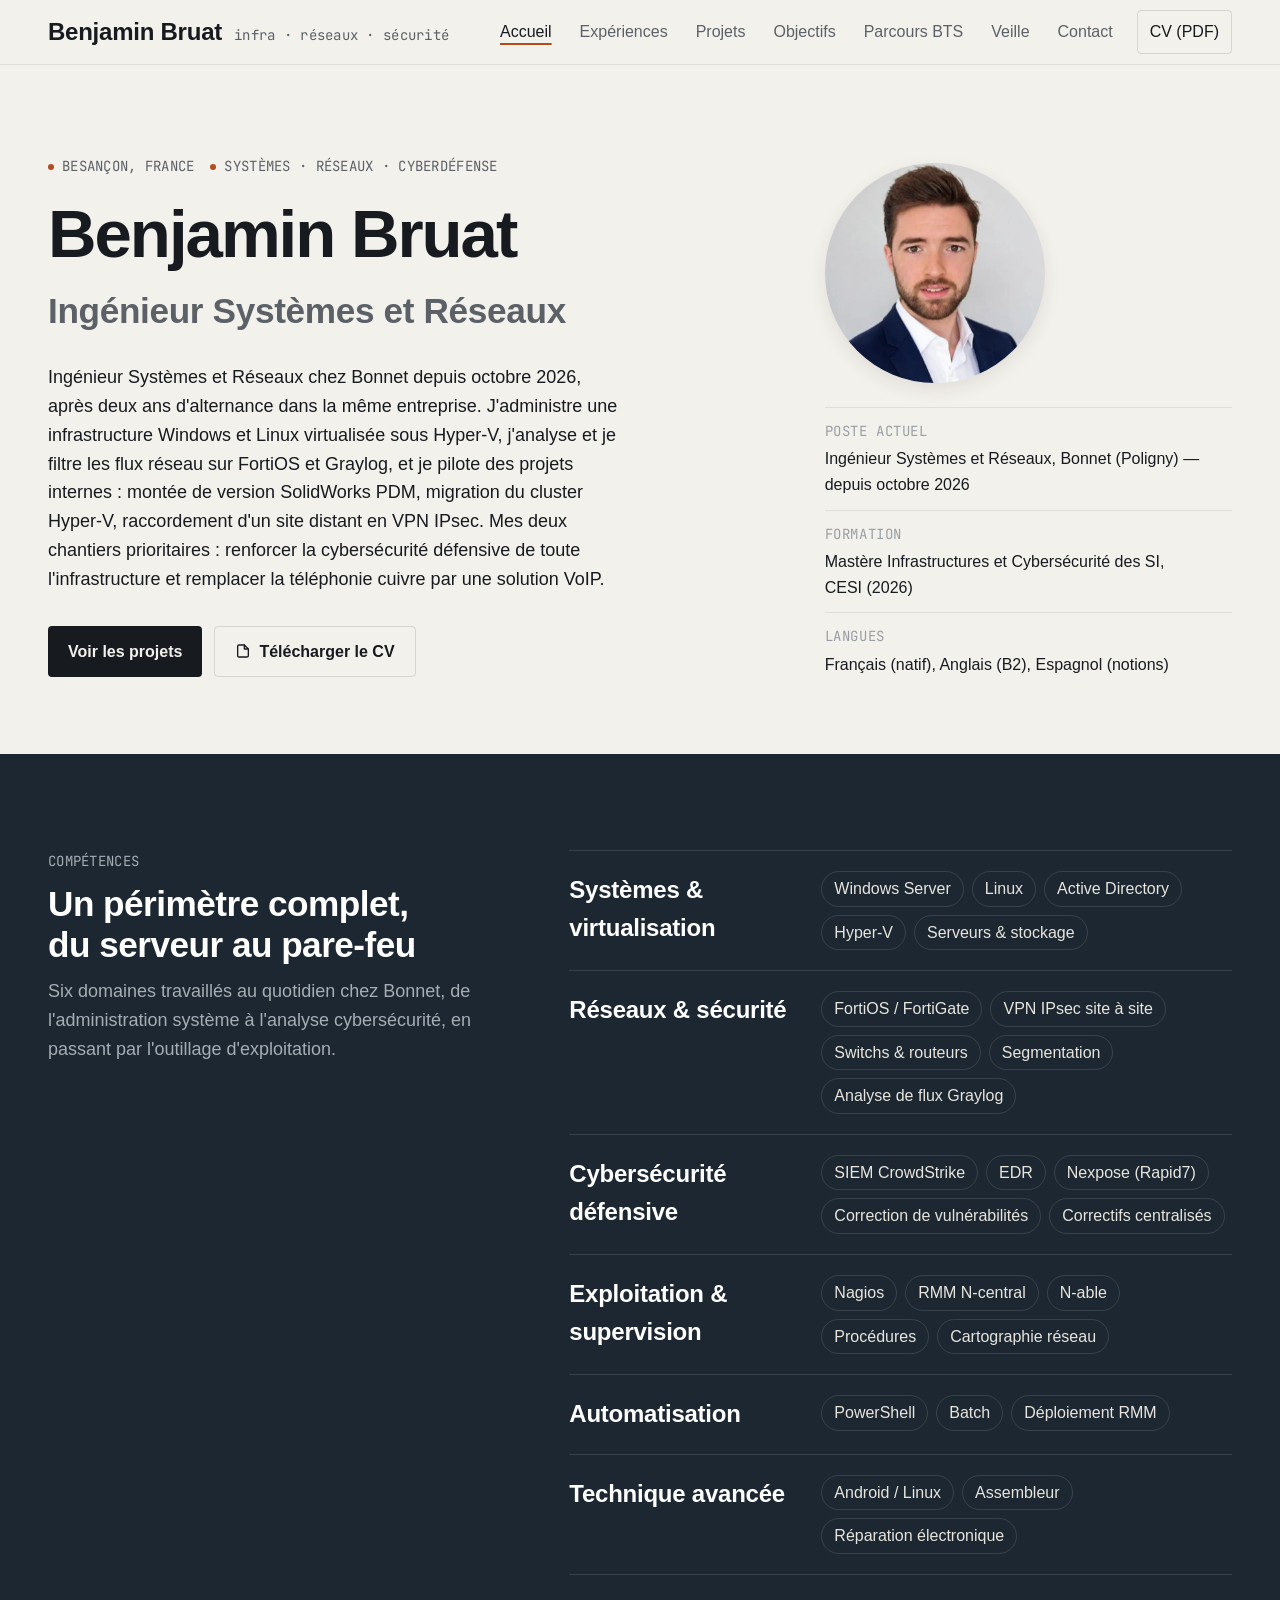
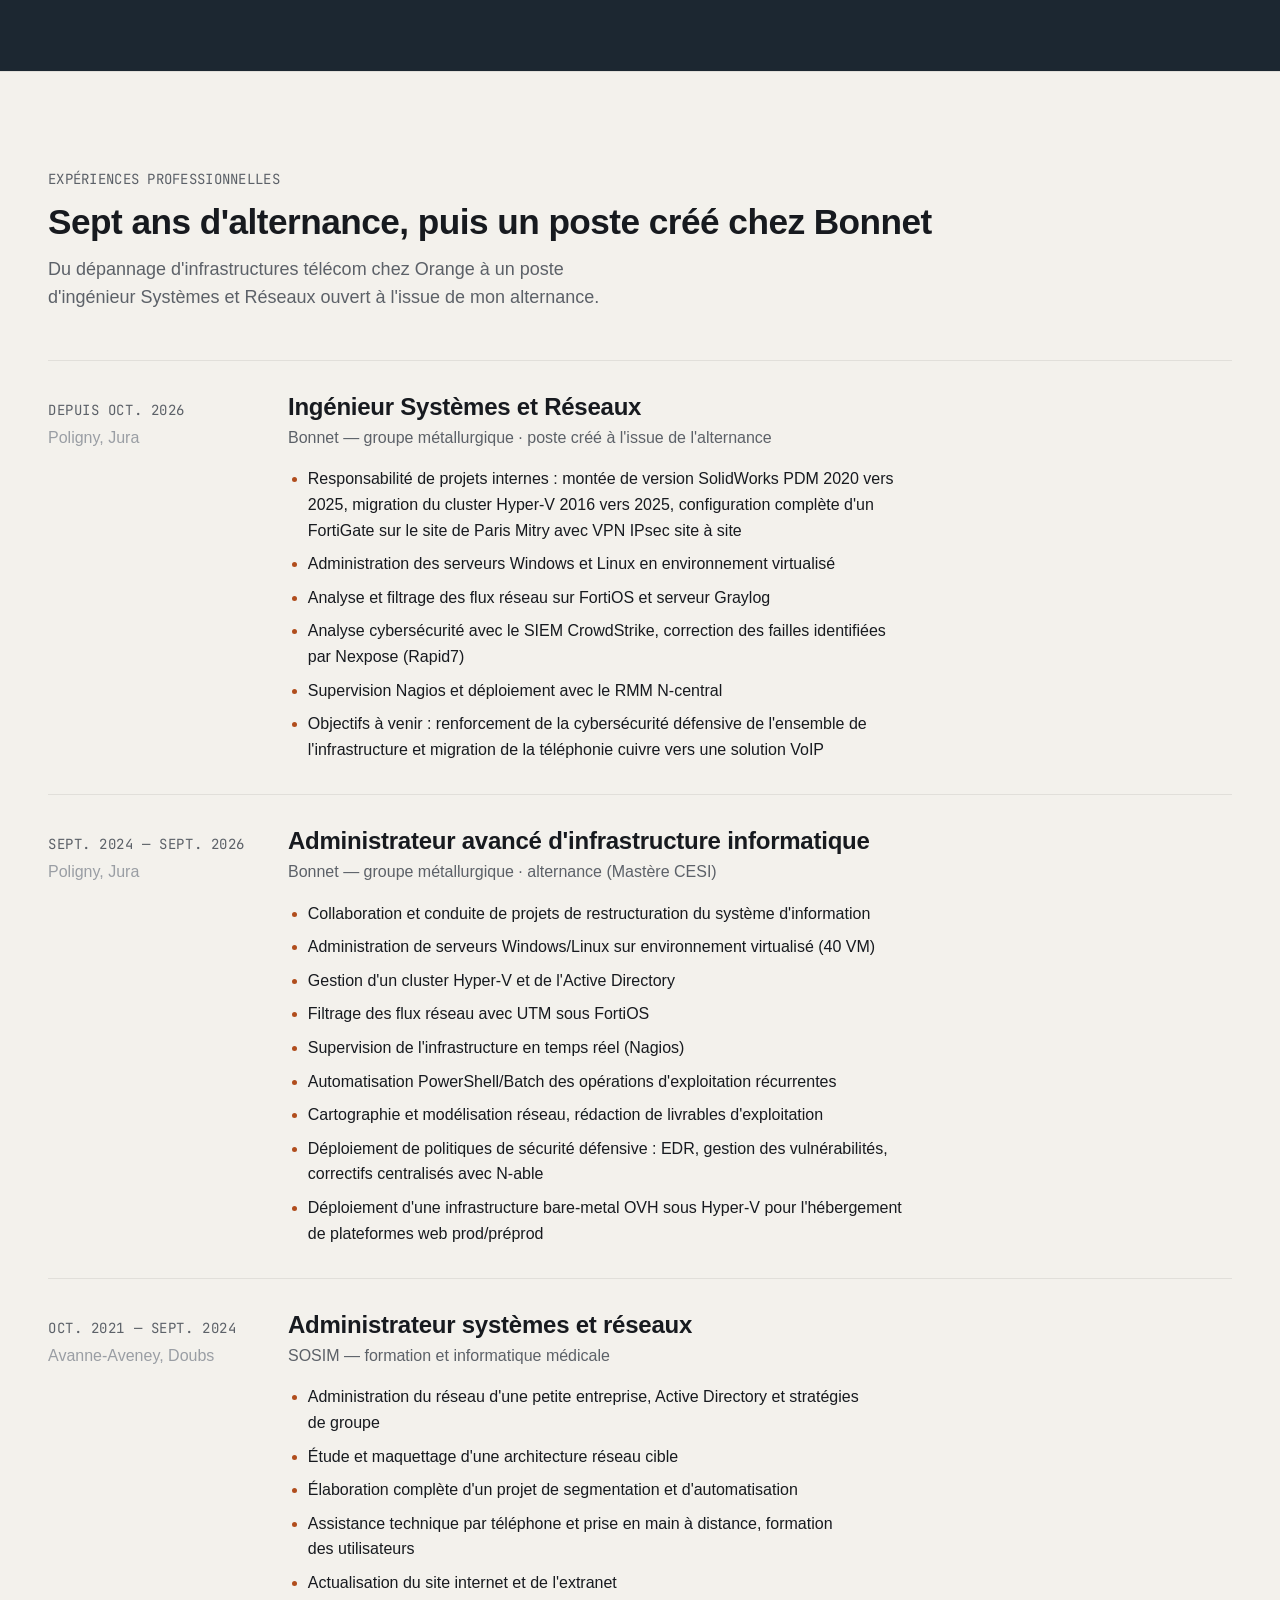
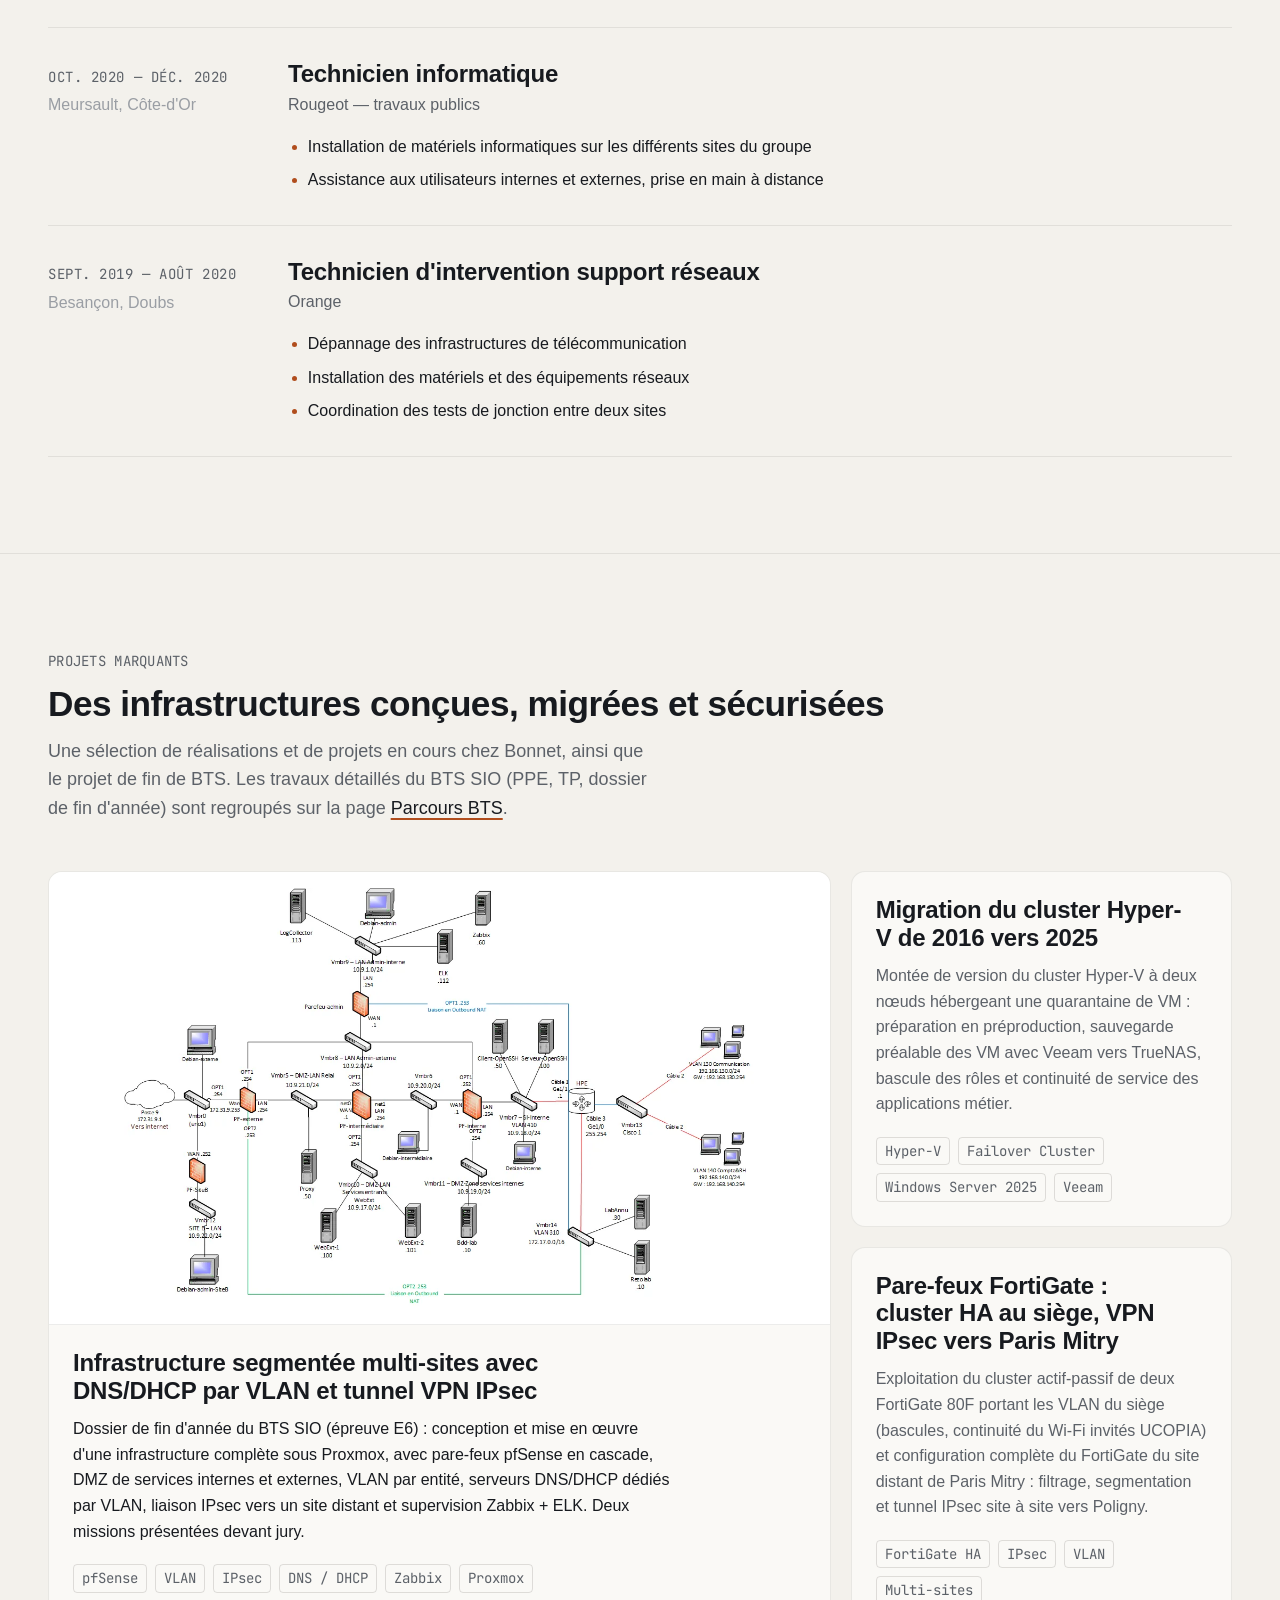
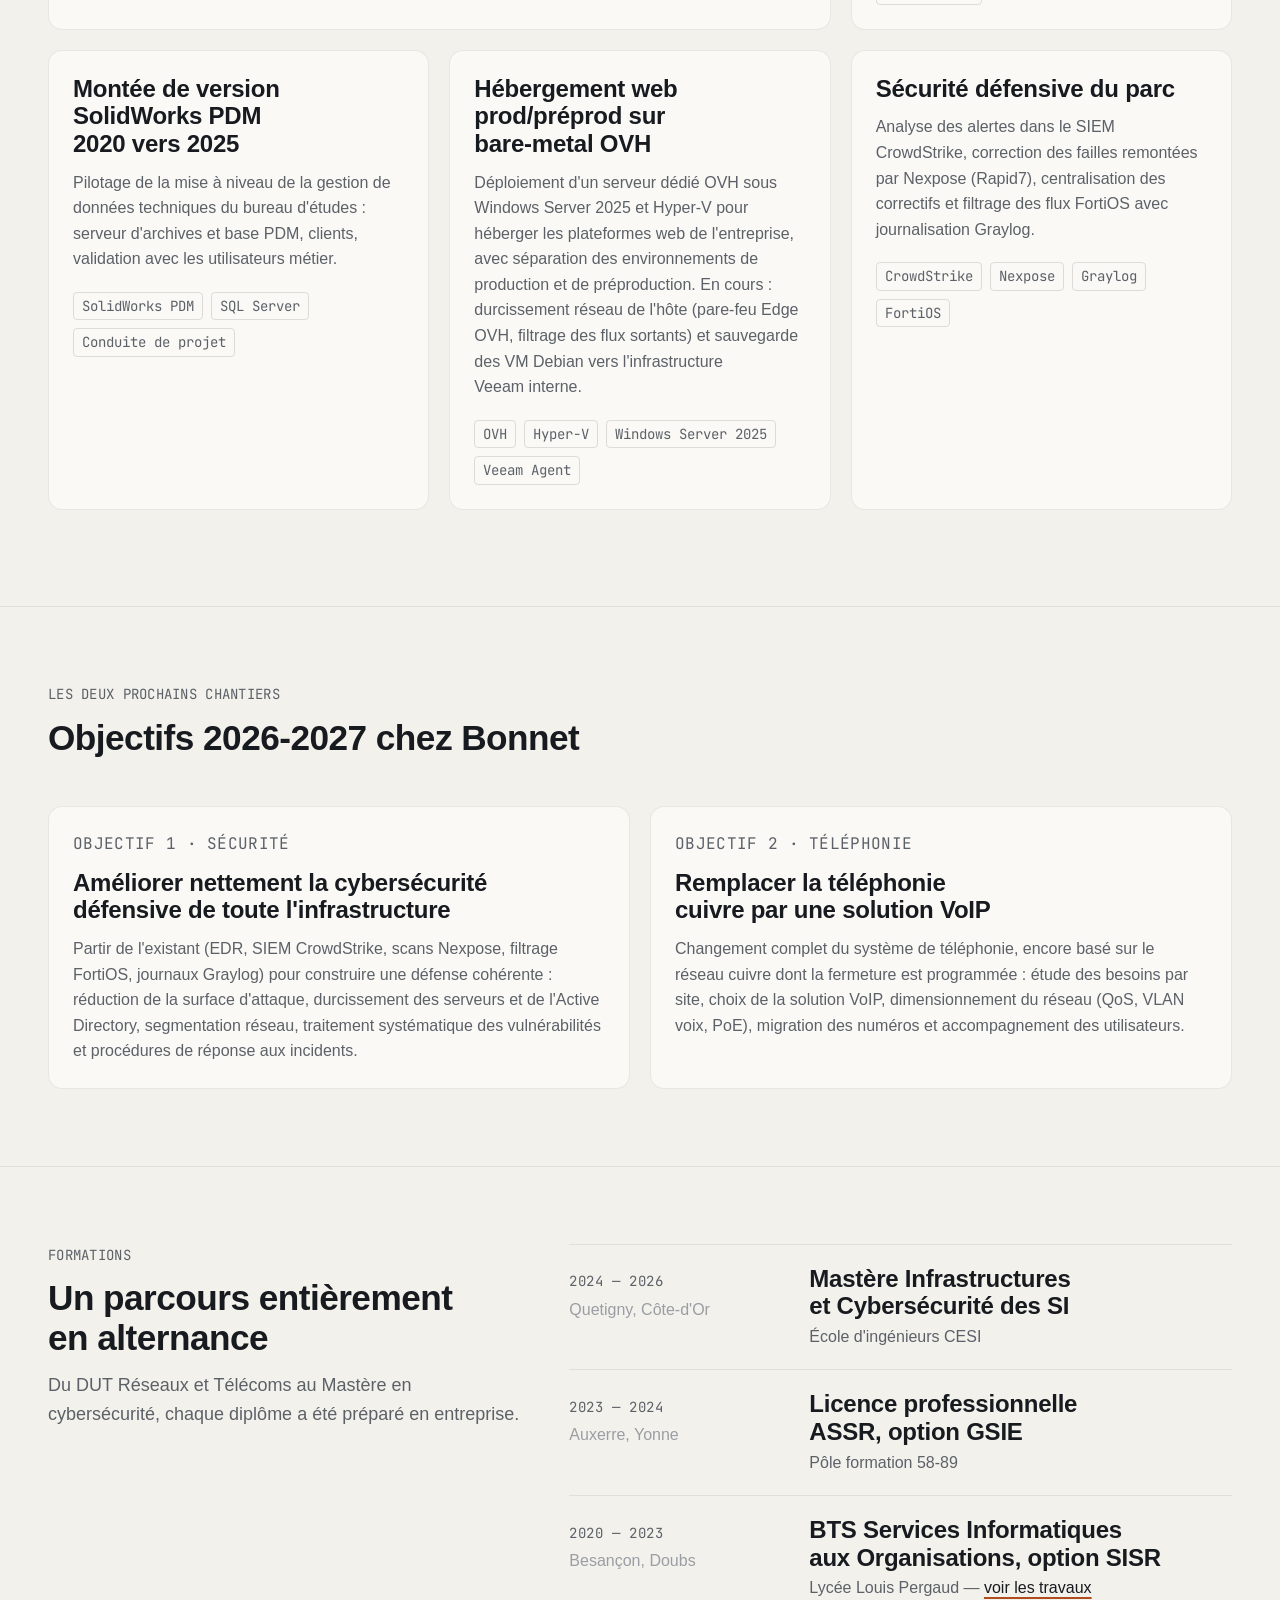
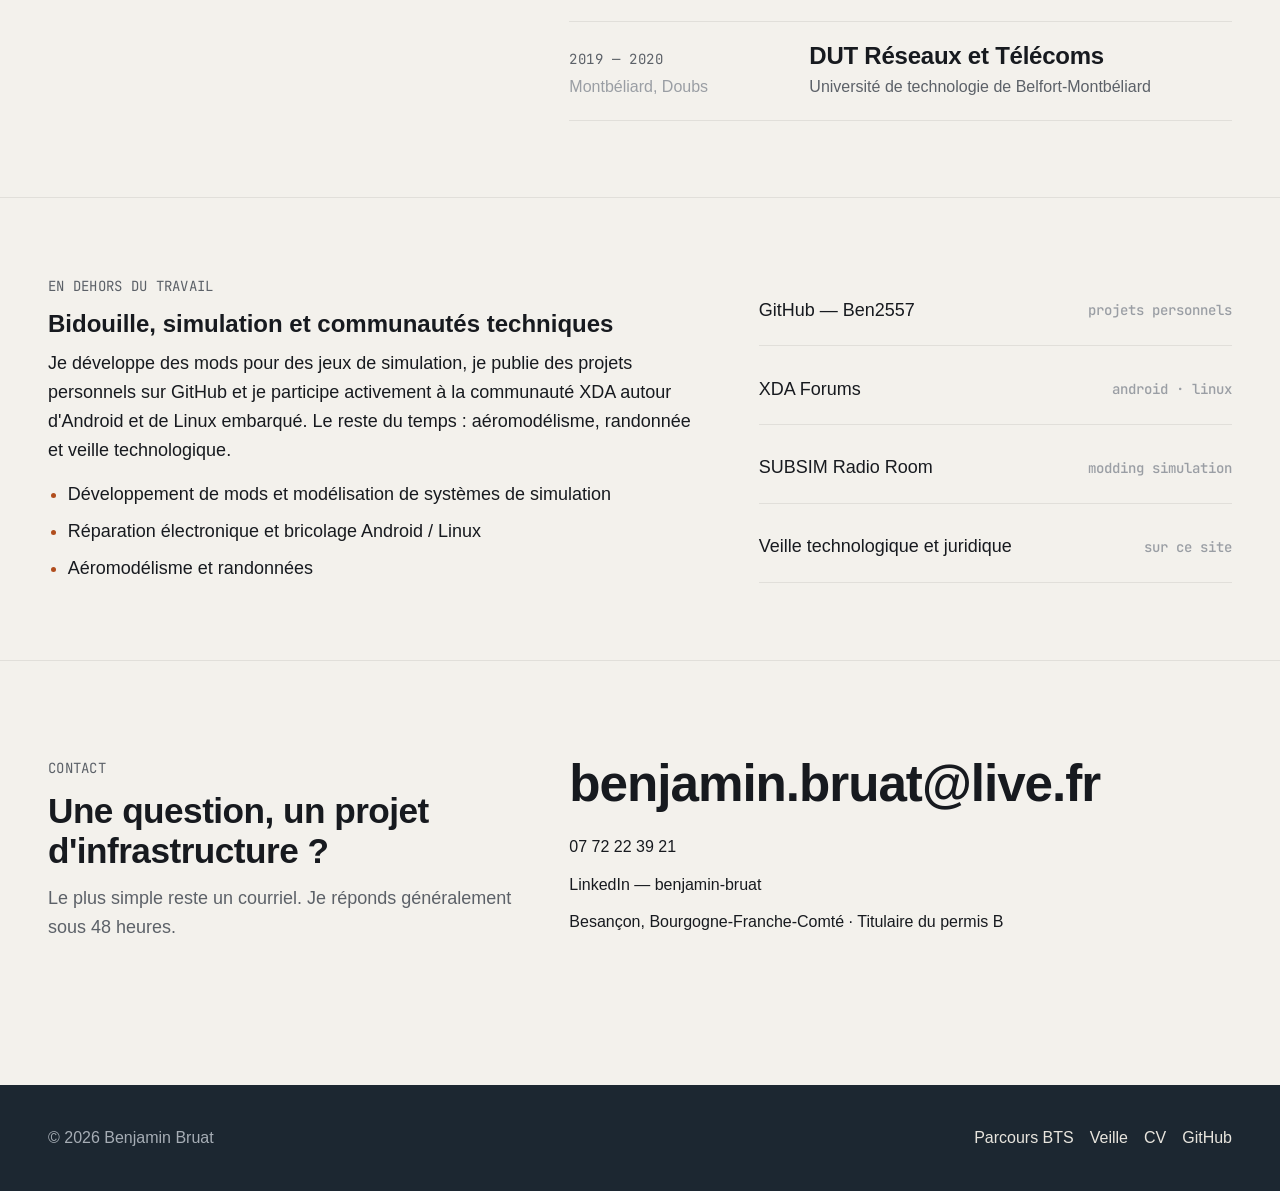
==== commit 01668e48: "Publier main@63c1e72" ====
--- a/index.html
+++ b/index.html
@@ -5,19 +5,16 @@
   <meta name="viewport" content="width=device-width, initial-scale=1" />
   <title>Benjamin Bruat — Ingénieur Systèmes et Réseaux</title>
   <meta name="description" content="Portfolio de Benjamin Bruat, ingénieur Systèmes et Réseaux chez Bonnet : administration Windows/Linux, Hyper-V, FortiOS, Graylog, CrowdStrike, Nagios, N-central et projets d'infrastructure." />
-  <link rel="canonical" href="https://ben2557.github.io/" />
+  <meta property="og:title" content="Benjamin Bruat — Ingénieur Systèmes et Réseaux" />
+  <meta property="og:description" content="Systèmes, réseaux et cyberdéfense. Parcours, projets et veille technologique." />
   <meta property="og:type" content="website" />
-  <meta property="og:site_name" content="Benjamin Bruat" />
-  <meta property="og:locale" content="fr_FR" />
-  <meta property="og:title" content="Benjamin Bruat — Ingénieur Systèmes et Réseaux" />
-  <meta property="og:description" content="Portfolio de Benjamin Bruat, ingénieur Systèmes et Réseaux chez Bonnet : administration Windows/Linux, Hyper-V, FortiOS, Graylog, CrowdStrike, Nagios, N-central et projets d'infrastructure." />
-  <meta property="og:url" content="https://ben2557.github.io/" />
-  <meta property="og:image" content="https://ben2557.github.io/assets/img/portrait.webp" />
-  <meta property="og:image:alt" content="Portrait de Benjamin Bruat" />
-  <meta name="twitter:card" content="summary" />
+  <meta property="og:image" content="./assets/img/portrait.webp" />
   <link rel="icon" href="./assets/img/favicon.svg" type="image/svg+xml" />
-  <link rel="preload" href="./assets/fonts/plus-jakarta-sans-latin-wght-normal.woff2" as="font" type="font/woff2" crossorigin />
-  <link rel="preload" href="./assets/fonts/inter-latin-wght-normal.woff2" as="font" type="font/woff2" crossorigin />
+  <link rel="preconnect" href="https://api.fontshare.com" crossorigin />
+  <link rel="preconnect" href="https://fonts.googleapis.com" />
+  <link rel="preconnect" href="https://fonts.gstatic.com" crossorigin />
+  <link href="https://api.fontshare.com/v2/css?f[]=cabinet-grotesk@700,800&f[]=satoshi@400,500,700&display=swap" rel="stylesheet" />
+  <link href="https://fonts.googleapis.com/css2?family=JetBrains+Mono:wght@400;500&display=swap" rel="stylesheet" />
   <link rel="stylesheet" href="./base.css" />
   <link rel="stylesheet" href="./style.css" />
   <script type="application/ld+json">
@@ -28,6 +25,7 @@
     "jobTitle": "Ingénieur Systèmes et Réseaux",
     "worksFor": { "@type": "Organization", "name": "Bonnet" },
     "email": "mailto:benjamin.bruat@live.fr",
+    "telephone": "+33772223921",
     "address": { "@type": "PostalAddress", "addressLocality": "Besançon", "addressCountry": "FR" },
     "sameAs": ["https://www.linkedin.com/in/benjamin-bruat-48789430a", "https://github.com/Ben2557"]
   }
@@ -290,45 +288,6 @@
     </section>
 
     <!-- Objectifs -->
-    <!-- Projets personnels -->
-    <section class="section section--tight" id="projets-perso">
-      <div class="container">
-        <p class="mono">Projets personnels</p>
-        <div class="section-head" style="margin-top: var(--space-3)">
-          <h2>Android bas niveau : noyau, ROM et un outil Windows</h2>
-          <p>Trois dépôts publiés sur GitHub, développés sur mon temps libre. Les deux projets Android visent le même appareil, le Galaxy S23+.</p>
-        </div>
-        <div class="projects">
-          <article class="project">
-            <div class="project__body">
-              <h3>Noyau Linux personnalisé pour le Galaxy S23+</h3>
-              <p>Noyau GKI 2.0 (Linux 5.15) pour le Galaxy S23+ (Snapdragon 8 Gen 2, One UI 5.1), construit à partir des sources Samsung. Il n'embarque aucun gestionnaire de root : le chargement de modules est activé et les protections Samsung (RKP, UH, DEFEX, PROCA…) sont désactivées pour permettre d'en ajouter un séparément. Un script de build (Thin LTO, menuconfig) produit le boot.img et une archive Odin. Projet expérimental : la compatibilité hors du firmware ciblé n'est pas garantie.</p>
-              <ul class="tags" role="list"><li>Noyau Linux 5.15</li><li>GKI 2.0</li><li>Thin LTO</li><li>Snapdragon SM8550</li><li>Odin</li></ul>
-              <p><a class="link" href="https://github.com/Ben2557/android_kernel_samsung_sm8550_dm2q" target="_blank" rel="noopener noreferrer">Voir le dépôt sur GitHub</a></p>
-            </div>
-          </article>
-
-          <article class="project">
-            <div class="project__body">
-              <h3>Chaîne de build d'une ROM One UI personnalisée</h3>
-              <p>Système de build de ROM pour le Galaxy S23+, dérivé du projet UN1CA de salvogiangri. Il télécharge et extrait le firmware Samsung, applique les correctifs (retrait des applications inutiles, Play Integrity Fix, KnoxPatch, mods One UI) et génère un paquet flashable. Projet en cours de développement.</p>
-              <ul class="tags" role="list"><li>Scripts shell</li><li>One UI</li><li>apktool</li><li>erofs-utils</li><li>Firmware Samsung</li></ul>
-              <p><a class="link" href="https://github.com/Ben2557/android_OneUI-UN1CA-ROM-Builder" target="_blank" rel="noopener noreferrer">Voir le dépôt sur GitHub</a></p>
-            </div>
-          </article>
-
-          <article class="project">
-            <div class="project__body">
-              <h3>LogonVistaOrb : l'animation de Windows Vista à l'écran de connexion</h3>
-              <p>Fork de LogonVistaOrb (xxxman360) : application .NET Framework 4.8 qui rejoue l'animation de démarrage de Windows Vista à l'écran de connexion de Windows 10 et ultérieur. L'outil de configuration gère les sons de démarrage, de connexion et d'arrêt, la couleur de fond et l'attente du service audio ; un installateur s'occupe des clés de registre. Licence GPL v3.</p>
-              <ul class="tags" role="list"><li>.NET Framework 4.8</li><li>Windows 10 et ultérieur</li><li>Registre Windows</li><li>GPL v3</li></ul>
-              <p><a class="link" href="https://github.com/Ben2557/LogonVistaOrb" target="_blank" rel="noopener noreferrer">Voir le dépôt sur GitHub</a></p>
-            </div>
-          </article>
-        </div>
-      </div>
-    </section>
-
     <section class="section section--tight" id="objectifs">
       <div class="container">
         <p class="mono">Les deux prochains chantiers</p>
@@ -433,35 +392,10 @@
           <div>
             <a class="contact__mail" href="mailto:benjamin.bruat@live.fr">benjamin.bruat@live.fr</a>
             <div class="contact__meta">
+              <a href="tel:+33772223921">07 72 22 39 21</a>
               <a href="https://www.linkedin.com/in/benjamin-bruat-48789430a" target="_blank" rel="noopener noreferrer">LinkedIn — benjamin-bruat</a>
               <span>Besançon, Bourgogne-Franche-Comté · Titulaire du permis B</span>
             </div>
-
-            <!-- Formulaire de contact désactivé : aucun identifiant Formspree pour l'instant.
-                 Pour l'activer : créer un formulaire sur https://formspree.io, remplacer VOTRE_ID_FORMSPREE
-                 dans l'attribut action, puis retirer les marqueurs de commentaire autour du bloc (voir README).
-            <form class="form" id="contact-form" action="https://formspree.io/f/VOTRE_ID_FORMSPREE" method="POST">
-              <p class="mono">Ou par formulaire</p>
-              <div class="field">
-                <label for="cf-name">Nom</label>
-                <input id="cf-name" name="name" type="text" autocomplete="name" required />
-              </div>
-              <div class="field">
-                <label for="cf-email">Adresse e-mail</label>
-                <input id="cf-email" name="email" type="email" autocomplete="email" required />
-              </div>
-              <div class="field">
-                <label for="cf-message">Message</label>
-                <textarea id="cf-message" name="message" rows="5" required></textarea>
-              </div>
-              <input class="hp" type="text" name="_gotcha" tabindex="-1" autocomplete="off" aria-hidden="true" />
-              <input type="hidden" name="_subject" value="Message depuis le portfolio" />
-              <div class="form__actions">
-                <button class="btn" type="submit">Envoyer le message</button>
-                <p class="form__status" role="status" aria-live="polite"></p>
-              </div>
-            </form>
-            -->
           </div>
         </div>
       </div>
@@ -481,5 +415,445 @@
   </footer>
 
   <script src="./app.js" defer></script>
-</body>
+<script data-pplx-inline-edit>
+(function () {
+  if (window === window.top) return;
+
+  const allowedParentOrigins = ["https://www.perplexity.ai","https://perplexity.ai","https://testing.perplexity.ai","https://staging.perplexity.ai","https://*.preview.i.perplexity.ai","http://perplexity.localhost","http://localhost:1420","http://127.0.0.1:1420","http://localhost:3000","http://127.0.0.1:3000","http://localhost:5173","http://127.0.0.1:5173"];
+  const MAX_FONT_BYTES = 500 * 1024;
+  const MAX_TOTAL_FONT_BYTES = 2 * 1024 * 1024;
+  const DEFAULT_LINE_HEIGHT = 16;
+  let scrollForwarding = false;
+  let scrollRaf = 0;
+  let trustedTopOrigin = null;
+
+  // Allow entries like "https://*.preview.i.perplexity.ai" — the wildcard
+  // matches a single DNS label (no dots), so "https://*.foo" cannot stretch
+  // across multiple labels.
+  function matchesAllowedOrigin(origin) {
+    if (!origin) return false;
+    for (const entry of allowedParentOrigins) {
+      if (!entry.includes("*")) {
+        if (entry === origin) return true;
+        continue;
+      }
+      const pattern = new RegExp(
+        "^" +
+          entry.replace(/[.+?^${}()|[\]\\]/g, "\\$&").replace(/\*/g, "[^.]+") +
+          "$",
+      );
+      if (pattern.test(origin)) return true;
+    }
+    return false;
+  }
+
+  // Trust decision: when the sender is same-origin-visible (event.origin is a
+  // real origin like https://www.perplexity.ai) we trust event.origin directly.
+  // When event.origin is "null" (opaque broker srcdoc), we fall back to the
+  // broker's stamped `parentOrigin` to identify the top window. The fallback
+  // is claim-only — we rely on the browser's native `targetOrigin` enforcement
+  // on the response path (see postToTrustedTop) to ensure replies can't be
+  // delivered to anyone but the actual top window of that claimed origin.
+  function getTrustedParentOrigin(event) {
+    const forwardedParentOrigin =
+      typeof event.data.parentOrigin === "string" ? event.data.parentOrigin : null;
+    const parentOrigin = event.origin === "null" ? forwardedParentOrigin : event.origin;
+    return matchesAllowedOrigin(parentOrigin) ? parentOrigin : null;
+  }
+
+  // All responses go to window.top with targetOrigin = the allowlisted origin.
+  // An attacker that iframes us inside their own null-origin broker can claim
+  // any parentOrigin they like, but the browser will drop the reply whenever
+  // the real top's origin doesn't match — so the screenshot never leaves.
+  function postToTrustedTop(message) {
+    if (!trustedTopOrigin) return;
+    try {
+      window.top.postMessage(message, trustedTopOrigin);
+    } catch (_error) {}
+  }
+
+  const PICK_CAPABILITIES = ["pick"];
+  const PICK_CHAIN_LENGTH = 4;
+  const PICK_MAX_TEXT_CHARS = 120;
+  const PICK_MAX_HTML_CHARS = 300;
+
+  function truncate(value, maxChars) {
+    return value.length > maxChars ? value.slice(0, maxChars - 1) + "…" : value;
+  }
+
+  function isPickableElement(element) {
+    return (
+      element instanceof Element &&
+      element !== document.documentElement &&
+      element !== document.body
+    );
+  }
+
+  function resolvePickTarget(x, y) {
+    if (!Number.isFinite(x) || !Number.isFinite(y)) return null;
+    const element = document.elementFromPoint(x, y);
+    return isPickableElement(element) ? element.closest("svg") || element : null;
+  }
+
+  function pickLabel(element) {
+    if (element.id) return element.localName + "#" + element.id;
+    return [element.localName].concat(Array.from(element.classList).slice(0, 2)).join(".");
+  }
+
+  // Only attributes that help find the element in source. data-* values and URL
+  // query strings or fragments can carry tokens.
+  const PICK_ATTRIBUTES = new Set([
+    "id",
+    "class",
+    "name",
+    "type",
+    "role",
+    "alt",
+    "aria-label",
+    "href",
+    "src",
+  ]);
+
+  function pickAttributeValue(attribute) {
+    return attribute.name === "href" || attribute.name === "src"
+      ? attribute.value.split(/[?#]/)[0]
+      : attribute.value;
+  }
+
+  function describePickElement(element) {
+    const chain = [];
+    for (
+      let current = element;
+      isPickableElement(current) && chain.length < PICK_CHAIN_LENGTH;
+      current = current.parentElement
+    ) {
+      chain.unshift(current);
+    }
+    const attributes = Array.from(element.attributes)
+      .filter((attribute) => PICK_ATTRIBUTES.has(attribute.name))
+      .map((attribute) => ` ${attribute.name}="${pickAttributeValue(attribute).replace(/"/g, "&quot;")}"`)
+      .join("");
+    const text = (element.innerText || element.textContent || "").replace(/\s+/g, " ").trim();
+    return {
+      chain: chain.map(pickLabel),
+      html: truncate(`<${element.localName}${attributes}>`, PICK_MAX_HTML_CHARS),
+      text: text ? truncate(text, PICK_MAX_TEXT_CHARS) : undefined,
+    };
+  }
+
+  // Hover asks once per frame, and innerText on a large section forces layout,
+  // so only the rect is re-read while the pointer stays on the same element.
+  // Clicks ask for fresh details since the page may have changed the element.
+  let lastPick = null;
+
+  function describePickTarget(element, fresh) {
+    if (fresh || lastPick?.element !== element) {
+      lastPick = { element, details: describePickElement(element) };
+    }
+    const rect = element.getBoundingClientRect();
+    return {
+      rect: { x: rect.left, y: rect.top, width: rect.width, height: rect.height },
+      ...lastPick.details,
+    };
+  }
+
+  function inlineAll(original, clone) {
+    if (original.nodeType !== 1 || clone.nodeType !== 1) return;
+
+    try {
+      const computedStyle = getComputedStyle(original);
+      // cssText on a computed style is the serialized declaration in modern
+      // Chromium/Safari — a single read beats enumerating ~400 longhand
+      // properties. Firefox returns "" here, so we fall back on empty.
+      const serialized = computedStyle.cssText;
+      if (serialized) {
+        clone.style.cssText = serialized;
+      } else {
+        const parts = new Array(computedStyle.length);
+        for (let index = 0; index < computedStyle.length; index += 1) {
+          const property = computedStyle[index];
+          parts[index] = `${property}:${computedStyle.getPropertyValue(property)};`;
+        }
+        clone.style.cssText = parts.join("");
+      }
+    } catch (_error) {}
+
+    const originalChildren = original.children;
+    const clonedChildren = clone.children;
+    for (
+      let index = 0;
+      index < originalChildren.length && index < clonedChildren.length;
+      index += 1
+    ) {
+      inlineAll(originalChildren[index], clonedChildren[index]);
+    }
+  }
+
+  function extractFontUrl(srcValue) {
+    const matches = [
+      ...srcValue.matchAll(
+        /url\(["']?([^"')]+)["']?\)(?:\s*format\(["']?([^"')]+)["']?\))?/gi,
+      ),
+    ];
+    if (matches.length === 0) return null;
+    const woff2 = matches.find((m) => m[2] && m[2].toLowerCase().includes("woff2"));
+    if (woff2) return woff2[1];
+    const woff = matches.find((m) => m[2] && m[2].toLowerCase().includes("woff"));
+    if (woff) return woff[1];
+    return matches[0][1];
+  }
+
+  // Cache resolved font URL -> data URI across captures. Fonts on a page
+  // essentially never change, and a batch run emits multiple captures back to
+  // back — without this we'd refetch + re-base64 every time.
+  const fontDataUriCache = new Map();
+  const SRC_DECLARATION_RE = /src\s*:\s*[^;}]+/i;
+
+  async function fetchAsDataUri(url) {
+    if (fontDataUriCache.has(url)) return fontDataUriCache.get(url);
+    let dataUri = null;
+    try {
+      const response = await fetch(url, { mode: "cors", credentials: "omit" });
+      if (response.ok) {
+        const blob = await response.blob();
+        if (blob.size <= MAX_FONT_BYTES) {
+          dataUri = await new Promise((resolve) => {
+            const reader = new FileReader();
+            reader.onloadend = () =>
+              resolve(typeof reader.result === "string" ? reader.result : null);
+            reader.onerror = () => resolve(null);
+            reader.readAsDataURL(blob);
+          });
+        }
+      }
+    } catch (_error) {
+      dataUri = null;
+    }
+    fontDataUriCache.set(url, dataUri);
+    return dataUri;
+  }
+
+  function collectFontFaceRuleTexts() {
+    const rules = [];
+    for (const sheet of document.styleSheets) {
+      let cssRules;
+      try {
+        cssRules = sheet.cssRules;
+      } catch (_error) {
+        continue;
+      }
+      if (!cssRules) continue;
+      for (const rule of cssRules) {
+        const cssText = rule.cssText || "";
+        if (cssText.startsWith("@font-face")) rules.push(cssText);
+      }
+    }
+    return rules;
+  }
+
+  async function buildInlinedFontCss() {
+    const ruleTexts = collectFontFaceRuleTexts();
+    if (ruleTexts.length === 0) return null;
+
+    const resolved = ruleTexts.map((cssText) => {
+      if (!SRC_DECLARATION_RE.test(cssText)) return null;
+      const srcMatch = cssText.match(/src\s*:\s*([^;}]+)[;}]/i);
+      if (!srcMatch) return null;
+      const url = extractFontUrl(srcMatch[1]);
+      if (!url) return null;
+      try {
+        return { cssText, url: new URL(url, document.baseURI).href };
+      } catch (_error) {
+        return null;
+      }
+    });
+
+    const dataUris = await Promise.all(
+      resolved.map((entry) => (entry ? fetchAsDataUri(entry.url) : Promise.resolve(null))),
+    );
+
+    const inlined = [];
+    let totalBytes = 0;
+    for (let index = 0; index < resolved.length; index += 1) {
+      const entry = resolved[index];
+      const dataUri = dataUris[index];
+      if (!entry || !dataUri) continue;
+      const approxBytes = dataUri.length * 0.75;
+      if (totalBytes + approxBytes > MAX_TOTAL_FONT_BYTES) break;
+      totalBytes += approxBytes;
+      inlined.push(entry.cssText.replace(SRC_DECLARATION_RE, `src: url("${dataUri}")`));
+    }
+    return inlined.length > 0 ? inlined.join("\n") : null;
+  }
+
+  function stripExternal(clone) {
+    const images = clone.querySelectorAll("img");
+    for (let index = 0; index < images.length; index += 1) {
+      const src = images[index].getAttribute("src");
+      if (src && !src.startsWith("data:")) images[index].removeAttribute("src");
+    }
+
+    const elements = clone.querySelectorAll("*");
+    for (let index = 0; index < elements.length; index += 1) {
+      const style = elements[index].style.cssText;
+      if (style && style.includes("url(")) {
+        elements[index].style.cssText = style.replace(
+          /url\(["']?(?!data:)[^)"']*["']?\)/gi,
+          "none",
+        );
+      }
+    }
+  }
+
+  function emitScroll() {
+    scrollRaf = 0;
+    if (!scrollForwarding) return;
+    postToTrustedTop({
+      type: "INLINE_EDIT_SCROLL",
+      scrollX: window.scrollX,
+      scrollY: window.scrollY,
+      capabilities: PICK_CAPABILITIES,
+    });
+  }
+
+  window.addEventListener(
+    "scroll",
+    function () {
+      if (!scrollForwarding || scrollRaf) return;
+      scrollRaf = requestAnimationFrame(emitScroll);
+    },
+    { passive: true, capture: true },
+  );
+
+  async function handleCaptureRequest(event) {
+    const requestId = event.data.requestId;
+    const scrollX = window.scrollX;
+    const scrollY = window.scrollY;
+    const width = window.innerWidth;
+    const height = window.innerHeight;
+
+    function postResult(dataUrl) {
+      postToTrustedTop({
+        type: "INLINE_EDIT_SCREENSHOT_RESULT",
+        requestId,
+        dataUrl,
+        scrollX,
+        scrollY,
+      });
+    }
+
+    try {
+      // Wait for any pending web fonts to resolve so both inline metrics and
+      // the @font-face inlining below see the same loaded faces.
+      if (document.fonts && document.fonts.ready) {
+        try {
+          await document.fonts.ready;
+        } catch (_error) {}
+      }
+
+      const clone = document.documentElement.cloneNode(true);
+      inlineAll(document.documentElement, clone);
+
+      const removedNodes = clone.querySelectorAll("script,link[rel=\"stylesheet\"],style");
+      for (let index = 0; index < removedNodes.length; index += 1) {
+        removedNodes[index].remove();
+      }
+
+      stripExternal(clone);
+
+      // Re-embed web fonts as data-URI @font-face rules so the SVG rasterizer
+      // can resolve them — external font URLs aren't fetched during
+      // foreignObject rendering, which would otherwise force a fallback face
+      // and change text metrics.
+      const inlinedFontCss = await buildInlinedFontCss();
+      if (inlinedFontCss) {
+        const styleEl = document.createElement("style");
+        styleEl.textContent = inlinedFontCss;
+        const head = clone.querySelector("head");
+        if (head) head.appendChild(styleEl);
+        else clone.insertBefore(styleEl, clone.firstChild);
+      }
+
+      const html = new XMLSerializer().serializeToString(clone);
+      const svg =
+        `<svg xmlns="http://www.w3.org/2000/svg" width="${width}" height="${height}">` +
+        '<foreignObject width="100%" height="100%">' +
+        `<div xmlns="http://www.w3.org/1999/xhtml" style="width:${width}px;height:${height}px;overflow:hidden">` +
+        `<div style="position:relative;left:-${scrollX}px;top:-${scrollY}px">` +
+        html +
+        "</div></div></foreignObject></svg>";
+      const svgUrl = `data:image/svg+xml;charset=utf-8,${encodeURIComponent(svg)}`;
+      const image = new Image();
+      image.onload = function () {
+        const canvas = document.createElement("canvas");
+        canvas.width = width;
+        canvas.height = height;
+        canvas.getContext("2d").drawImage(image, 0, 0);
+        postResult(canvas.toDataURL("image/png"));
+      };
+      image.onerror = function () {
+        postResult(null);
+      };
+      image.src = svgUrl;
+    } catch (_error) {
+      postResult(null);
+    }
+  }
+
+  window.addEventListener("message", function (event) {
+    if (!event.data) return;
+    // Only accept messages from the direct parent frame. Blocks sibling /
+    // unrelated-window postMessage senders that could otherwise reach us.
+    if (event.source !== window.parent) return;
+
+    const trustedParentOrigin = getTrustedParentOrigin(event);
+    if (!trustedParentOrigin) return;
+    trustedTopOrigin = trustedParentOrigin;
+
+    if (event.data.type === "INLINE_EDIT_PICK") {
+      const element = resolvePickTarget(event.data.x, event.data.y);
+      postToTrustedTop({
+        type: "INLINE_EDIT_PICK_RESULT",
+        seq: event.data.seq,
+        target: element ? describePickTarget(element, event.data.fresh === true) : null,
+      });
+      return;
+    }
+
+    if (event.data.type === "INLINE_EDIT_SCROLL_START") {
+      scrollForwarding = true;
+      emitScroll();
+      return;
+    }
+
+    if (event.data.type === "INLINE_EDIT_SCROLL_STOP") {
+      scrollForwarding = false;
+      if (scrollRaf) cancelAnimationFrame(scrollRaf);
+      scrollRaf = 0;
+      return;
+    }
+
+    if (event.data.type === "INLINE_EDIT_SCROLL_BY") {
+      const { deltaX, deltaY, deltaMode } = event.data;
+      if (!scrollForwarding || !Number.isFinite(deltaX) || !Number.isFinite(deltaY)) return;
+      if (deltaMode !== 0 && deltaMode !== 1 && deltaMode !== 2) return;
+      const lineHeight =
+        parseFloat(getComputedStyle(document.documentElement).lineHeight) || DEFAULT_LINE_HEIGHT;
+      const scaleX = deltaMode === 1 ? lineHeight : deltaMode === 2 ? window.innerWidth : 1;
+      const scaleY = deltaMode === 1 ? lineHeight : deltaMode === 2 ? window.innerHeight : 1;
+      // The selection overlay receives the wheel event instead of this iframe.
+      // Instant scrolling preserves trackpad deltas even on smooth-scroll sites.
+      window.scrollBy({ left: deltaX * scaleX, top: deltaY * scaleY, behavior: "instant" });
+      emitScroll();
+      return;
+    }
+
+    if (event.data.type !== "INLINE_EDIT_CAPTURE_REQUEST") return;
+
+    handleCaptureRequest(event);
+  });
+})();
+
+
+</script></body>
 </html>
--- a/base.css
+++ b/base.css
@@ -1,5 +1,3 @@
-@import url('./enhancements.css');
-
 /* base.css — reset et fondations */
 *,
 *::before,
@@ -10,6 +8,9 @@
 }
 
 html {
+  -moz-text-size-adjust: none;
+  -webkit-text-size-adjust: none;
+  text-size-adjust: none;
   -webkit-font-smoothing: antialiased;
   -moz-osx-font-smoothing: grayscale;
   text-rendering: optimizeLegibility;
@@ -26,16 +27,44 @@
   background-color: var(--color-bg);
 }
 
-img, picture, video, canvas, svg {
+img,
+picture,
+video,
+canvas,
+svg {
   display: block;
   max-width: 100%;
   height: auto;
 }
 
-ul[role='list'], ol[role='list'] { list-style: none; }
-input, button, textarea, select { font: inherit; color: inherit; }
-h1, h2, h3, h4 { text-wrap: balance; line-height: 1.15; }
-p, li, figcaption, dd { text-wrap: pretty; max-width: 68ch; }
+ul[role='list'],
+ol[role='list'] {
+  list-style: none;
+}
+
+input,
+button,
+textarea,
+select {
+  font: inherit;
+  color: inherit;
+}
+
+h1,
+h2,
+h3,
+h4 {
+  text-wrap: balance;
+  line-height: 1.15;
+}
+
+p,
+li,
+figcaption,
+dd {
+  text-wrap: pretty;
+  max-width: 68ch;
+}
 
 ::selection {
   background: color-mix(in oklab, var(--color-primary) 25%, transparent);
@@ -49,7 +78,9 @@
 }
 
 @media (prefers-reduced-motion: reduce) {
-  *, *::before, *::after {
+  *,
+  *::before,
+  *::after {
     animation-duration: 0.01ms !important;
     animation-iteration-count: 1 !important;
     transition-duration: 0.01ms !important;
@@ -57,11 +88,26 @@
   }
 }
 
-button { cursor: pointer; background: none; border: none; }
-table { border-collapse: collapse; width: 100%; }
-a, button {
-  transition: color var(--transition-interactive), background var(--transition-interactive), border-color var(--transition-interactive), box-shadow var(--transition-interactive);
+button {
+  cursor: pointer;
+  background: none;
+  border: none;
 }
+
+table {
+  border-collapse: collapse;
+  width: 100%;
+}
+
+a,
+button {
+  transition:
+    color var(--transition-interactive),
+    background var(--transition-interactive),
+    border-color var(--transition-interactive),
+    box-shadow var(--transition-interactive);
+}
+
 .sr-only {
   position: absolute;
   width: 1px;
--- a/style.css
+++ b/style.css
@@ -1,38 +1,3 @@
-/* Polices hébergées en local (licence OFL, voir assets/fonts/) :
-   Plus Jakarta Sans (titres), Inter (texte), JetBrains Mono (étiquettes) */
-@font-face {
-  font-family: 'Plus Jakarta Sans';
-  font-style: normal;
-  font-weight: 200 800;
-  font-display: swap;
-  src: url('./assets/fonts/plus-jakarta-sans-latin-wght-normal.woff2') format('woff2');
-  unicode-range: U+0000-00FF, U+0131, U+0152-0153, U+02BB-02BC, U+02C6, U+02DA, U+02DC, U+2000-206F, U+20AC, U+2122, U+2191, U+2193, U+2212, U+2215, U+FEFF, U+FFFD;
-}
-@font-face {
-  font-family: 'Inter';
-  font-style: normal;
-  font-weight: 100 900;
-  font-display: swap;
-  src: url('./assets/fonts/inter-latin-wght-normal.woff2') format('woff2');
-  unicode-range: U+0000-00FF, U+0131, U+0152-0153, U+02BB-02BC, U+02C6, U+02DA, U+02DC, U+2000-206F, U+20AC, U+2122, U+2191, U+2193, U+2212, U+2215, U+FEFF, U+FFFD;
-}
-@font-face {
-  font-family: 'JetBrains Mono';
-  font-style: normal;
-  font-weight: 400;
-  font-display: swap;
-  src: url('./assets/fonts/jetbrains-mono-latin-400-normal.woff2') format('woff2');
-  unicode-range: U+0000-00FF, U+0131, U+0152-0153, U+02BB-02BC, U+02C6, U+02DA, U+02DC, U+2000-206F, U+20AC, U+2122, U+2191, U+2193, U+2212, U+2215, U+FEFF, U+FFFD;
-}
-@font-face {
-  font-family: 'JetBrains Mono';
-  font-style: normal;
-  font-weight: 500;
-  font-display: swap;
-  src: url('./assets/fonts/jetbrains-mono-latin-500-normal.woff2') format('woff2');
-  unicode-range: U+0000-00FF, U+0131, U+0152-0153, U+02BB-02BC, U+02C6, U+02DA, U+02DC, U+2000-206F, U+20AC, U+2122, U+2191, U+2193, U+2212, U+2215, U+FEFF, U+FFFD;
-}
-
 /* ============================================================
    style.css — jetons de design et composants
    Palette : papier chaud, encre, cuivre (accent), ardoise (panneaux)
@@ -40,8 +5,8 @@
 
 :root {
   /* Typographie */
-  --font-display: 'Plus Jakarta Sans', 'Helvetica Neue', Arial, sans-serif;
-  --font-body: 'Inter', 'Helvetica Neue', Arial, sans-serif;
+  --font-display: 'Cabinet Grotesk', 'Helvetica Neue', Arial, sans-serif;
+  --font-body: 'Satoshi', 'Helvetica Neue', Arial, sans-serif;
   --font-mono: 'JetBrains Mono', 'SFMono-Regular', Consolas, monospace;
 
   --text-xs: clamp(0.75rem, 0.7rem + 0.25vw, 0.875rem);
@@ -68,7 +33,6 @@
   --space-32: 8rem;
 
   /* Couleurs */
-  color-scheme: light;
   --color-bg: #f3f1ec;
   --color-surface: #faf9f6;
   --color-surface-offset: #ebe8e1;
@@ -77,15 +41,11 @@
 
   --color-text: #171a1f;
   --color-text-muted: #5c6168;
-  --color-text-faint: #636870;
+  --color-text-faint: #9a9ea4;
 
   --color-primary: #b04d1d;
   --color-primary-hover: #8d3c15;
   --color-primary-soft: #f1dccf;
-
-  --color-on-primary: #fff;
-  --color-success: #2e6b3a;
-  --color-danger: #a12a1c;
 
   --color-panel: #1c2731;
   --color-panel-2: #243340;
@@ -135,7 +95,7 @@
   top: -100%;
   left: var(--space-4);
   background: var(--color-primary);
-  color: var(--color-on-primary);
+  color: #fff;
   padding: var(--space-2) var(--space-4);
   border-radius: var(--radius-sm);
   z-index: 100;
@@ -175,7 +135,6 @@
   font-weight: 800;
   font-size: var(--text-lg);
   letter-spacing: -0.01em;
-  white-space: nowrap;
 }
 .brand small {
   font-family: var(--font-mono);
@@ -198,7 +157,6 @@
   font-size: var(--text-sm);
   font-weight: 500;
   border-radius: var(--radius-sm);
-  white-space: nowrap;
 }
 .nav a:hover,
 .nav a[aria-current='page'] {
@@ -229,13 +187,10 @@
   color: var(--color-text);
 }
 
-@media (max-width: 1280px) {
+@media (max-width: 760px) {
   .brand small {
     display: none;
   }
-}
-
-@media (max-width: 1040px) {
   .nav-toggle {
     display: inline-flex;
   }
@@ -284,7 +239,7 @@
 }
 .btn:hover {
   background: var(--color-primary);
-  color: var(--color-on-primary);
+  color: #fff;
 }
 .btn--ghost {
   background: transparent;
@@ -1034,217 +989,3 @@
   font-size: var(--text-sm);
   color: var(--color-text-muted);
 }
-
-/* ------------------------------------------------------------
-   Tableau des matières (BTS)
-   ------------------------------------------------------------ */
-.table-wrap {
-  overflow-x: auto;
-  background: var(--color-surface);
-  border: 1px solid var(--color-divider);
-  border-radius: var(--radius-md);
-}
-.matieres {
-  font-size: var(--text-sm);
-}
-.matieres th,
-.matieres td {
-  text-align: left;
-  padding: var(--space-3) var(--space-4);
-  border-bottom: 1px solid var(--color-divider);
-  vertical-align: top;
-}
-.matieres thead th {
-  font-family: var(--font-mono);
-  font-size: var(--text-xs);
-  font-weight: 500;
-  text-transform: uppercase;
-  letter-spacing: 0.04em;
-  color: var(--color-text-muted);
-}
-.matieres tbody tr:last-child th,
-.matieres tbody tr:last-child td {
-  border-bottom: 0;
-}
-.matieres tbody th {
-  font-weight: 500;
-}
-.matieres .is-none {
-  color: var(--color-text-faint);
-}
-
-/* ------------------------------------------------------------
-   Bloc dépliable (pas à pas techniques)
-   ------------------------------------------------------------ */
-.fold {
-  margin-top: var(--space-8);
-  background: var(--color-surface);
-  border: 1px solid var(--color-divider);
-  border-radius: var(--radius-md);
-}
-.fold summary {
-  display: flex;
-  align-items: center;
-  justify-content: space-between;
-  gap: var(--space-4);
-  min-height: 44px;
-  padding: var(--space-3) var(--space-5);
-  cursor: pointer;
-  list-style: none;
-  font-family: var(--font-display);
-  font-weight: 700;
-  font-size: var(--text-base);
-}
-.fold summary::-webkit-details-marker {
-  display: none;
-}
-.fold summary::after {
-  content: '+';
-  font-family: var(--font-mono);
-  color: var(--color-primary);
-}
-.fold[open] summary::after {
-  content: '\2013';
-}
-.fold__body {
-  display: grid;
-  gap: var(--space-4);
-  padding: 0 var(--space-5) var(--space-6);
-  font-size: var(--text-sm);
-}
-.fold__body h4 {
-  font-family: var(--font-mono);
-  font-size: var(--text-xs);
-  font-weight: 500;
-  text-transform: uppercase;
-  letter-spacing: 0.04em;
-  color: var(--color-text-muted);
-}
-.fold__body ul,
-.fold__body ol {
-  display: grid;
-  gap: var(--space-2);
-  padding-left: 1.2em;
-}
-.fold__body li::marker {
-  color: var(--color-primary);
-}
-.fold__body code {
-  font-family: var(--font-mono);
-  font-size: 0.9em;
-  padding: 1px 6px;
-  background: var(--color-surface-offset);
-  border-radius: var(--radius-sm);
-}
-.card .prose {
-  font-size: var(--text-sm);
-}
-
-/* ------------------------------------------------------------
-   Formulaire de contact
-   ------------------------------------------------------------ */
-.form {
-  display: grid;
-  gap: var(--space-4);
-  max-width: 560px;
-  margin-top: var(--space-10);
-  padding-top: var(--space-8);
-  border-top: 1px solid var(--color-divider);
-}
-.field {
-  display: grid;
-  gap: var(--space-1);
-}
-.field label {
-  font-size: var(--text-sm);
-  font-weight: 500;
-}
-.field input,
-.field textarea {
-  width: 100%;
-  min-height: 44px;
-  padding: var(--space-3) var(--space-4);
-  background: var(--color-surface);
-  border: 1px solid var(--color-border);
-  border-radius: var(--radius-sm);
-}
-.field textarea {
-  min-height: 140px;
-  resize: vertical;
-}
-.field input:hover,
-.field textarea:hover {
-  border-color: var(--color-text-faint);
-}
-.field input:focus-visible,
-.field textarea:focus-visible {
-  border-color: var(--color-primary);
-  outline-offset: 1px;
-}
-.form__actions {
-  display: flex;
-  flex-wrap: wrap;
-  align-items: center;
-  gap: var(--space-4);
-}
-.form__status {
-  font-size: var(--text-sm);
-  color: var(--color-text-muted);
-}
-.form__status.is-ok {
-  color: var(--color-success);
-}
-.form__status.is-error {
-  color: var(--color-danger);
-}
-.btn:disabled {
-  opacity: 0.6;
-  cursor: progress;
-}
-/* Champ piège anti-spam : invisible pour les humains */
-.hp {
-  position: absolute;
-  left: -9999px;
-  width: 1px;
-  height: 1px;
-  opacity: 0;
-}
-
-/* Adresse e-mail du contact : évite la coupure d'un caractère sur petit écran */
-@media (max-width: 480px) {
-  .contact__mail {
-    font-size: 1.5rem;
-  }
-}
-
-/* ------------------------------------------------------------
-   Mode sombre : suit le réglage du système du visiteur
-   ------------------------------------------------------------ */
-@media (prefers-color-scheme: dark) {
-  :root {
-    color-scheme: dark;
-
-    --color-bg: #13171b;
-    --color-surface: #1a1f25;
-    --color-surface-offset: #232930;
-    --color-border: oklch(1 0 0 / 0.16);
-    --color-divider: oklch(1 0 0 / 0.1);
-
-    --color-text: #ecebe6;
-    --color-text-muted: #a9aeb5;
-    --color-text-faint: #8a9099;
-
-    --color-primary: #e39563;
-    --color-primary-hover: #f0ac82;
-    --color-primary-soft: #3a2b21;
-    --color-on-primary: #1b1109;
-    --color-success: #7cc58a;
-    --color-danger: #f08b7d;
-
-    --color-panel: #1c2731;
-    --color-panel-2: #243340;
-
-    --shadow-sm: 0 1px 2px oklch(0 0 0 / 0.35);
-    --shadow-md: 0 6px 18px oklch(0 0 0 / 0.4);
-  }
-}
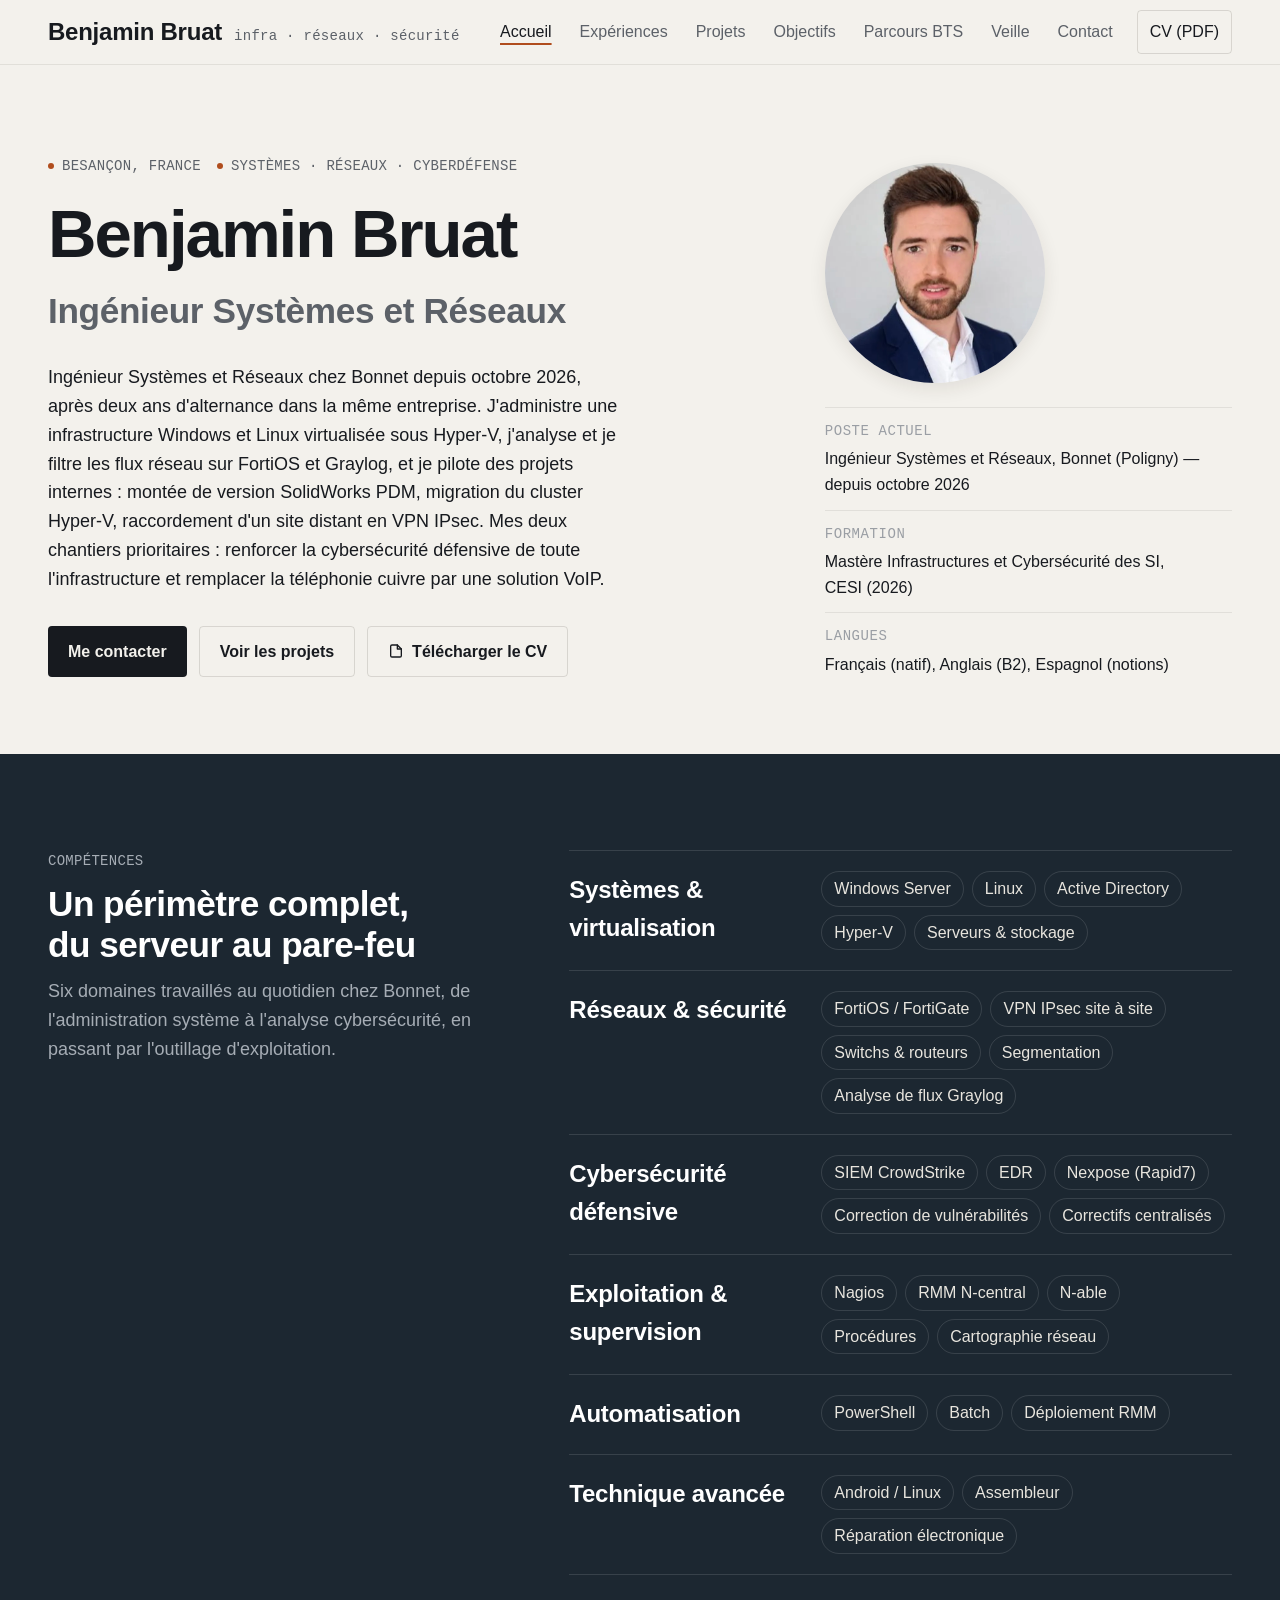
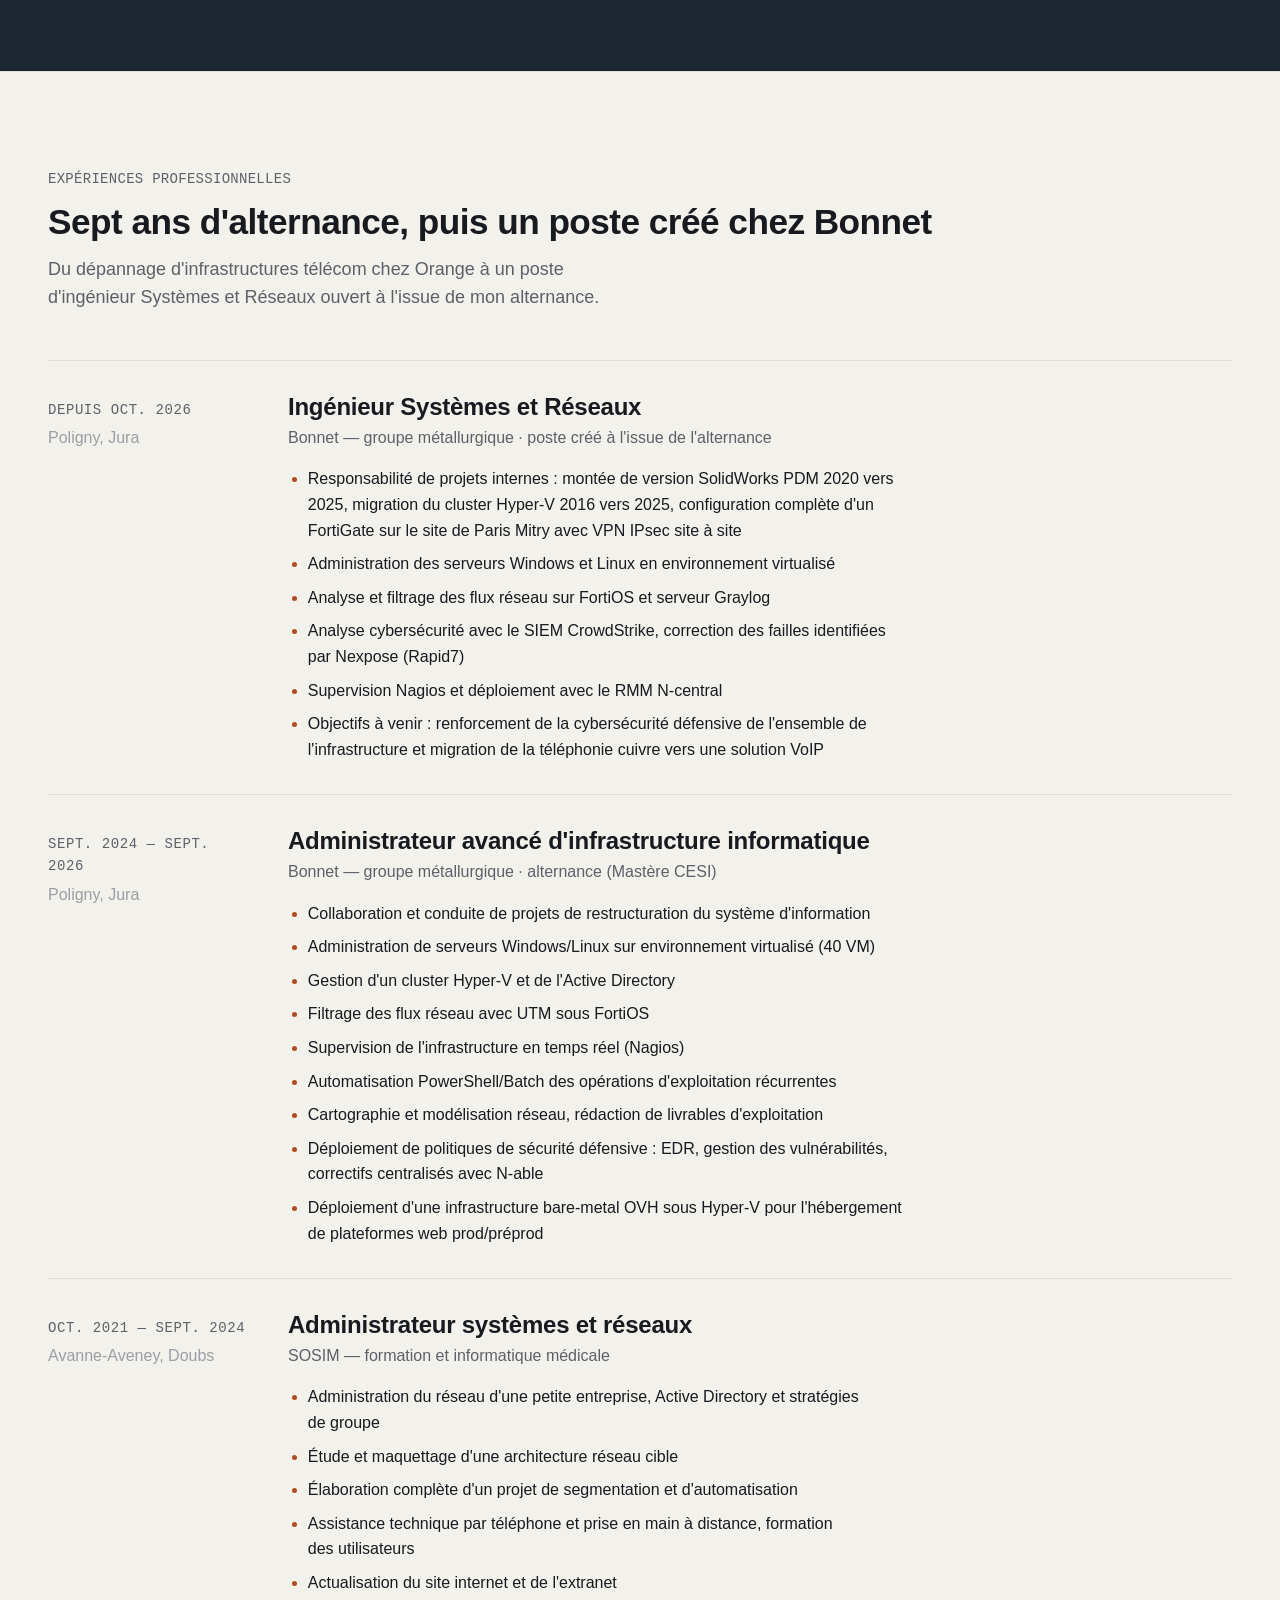
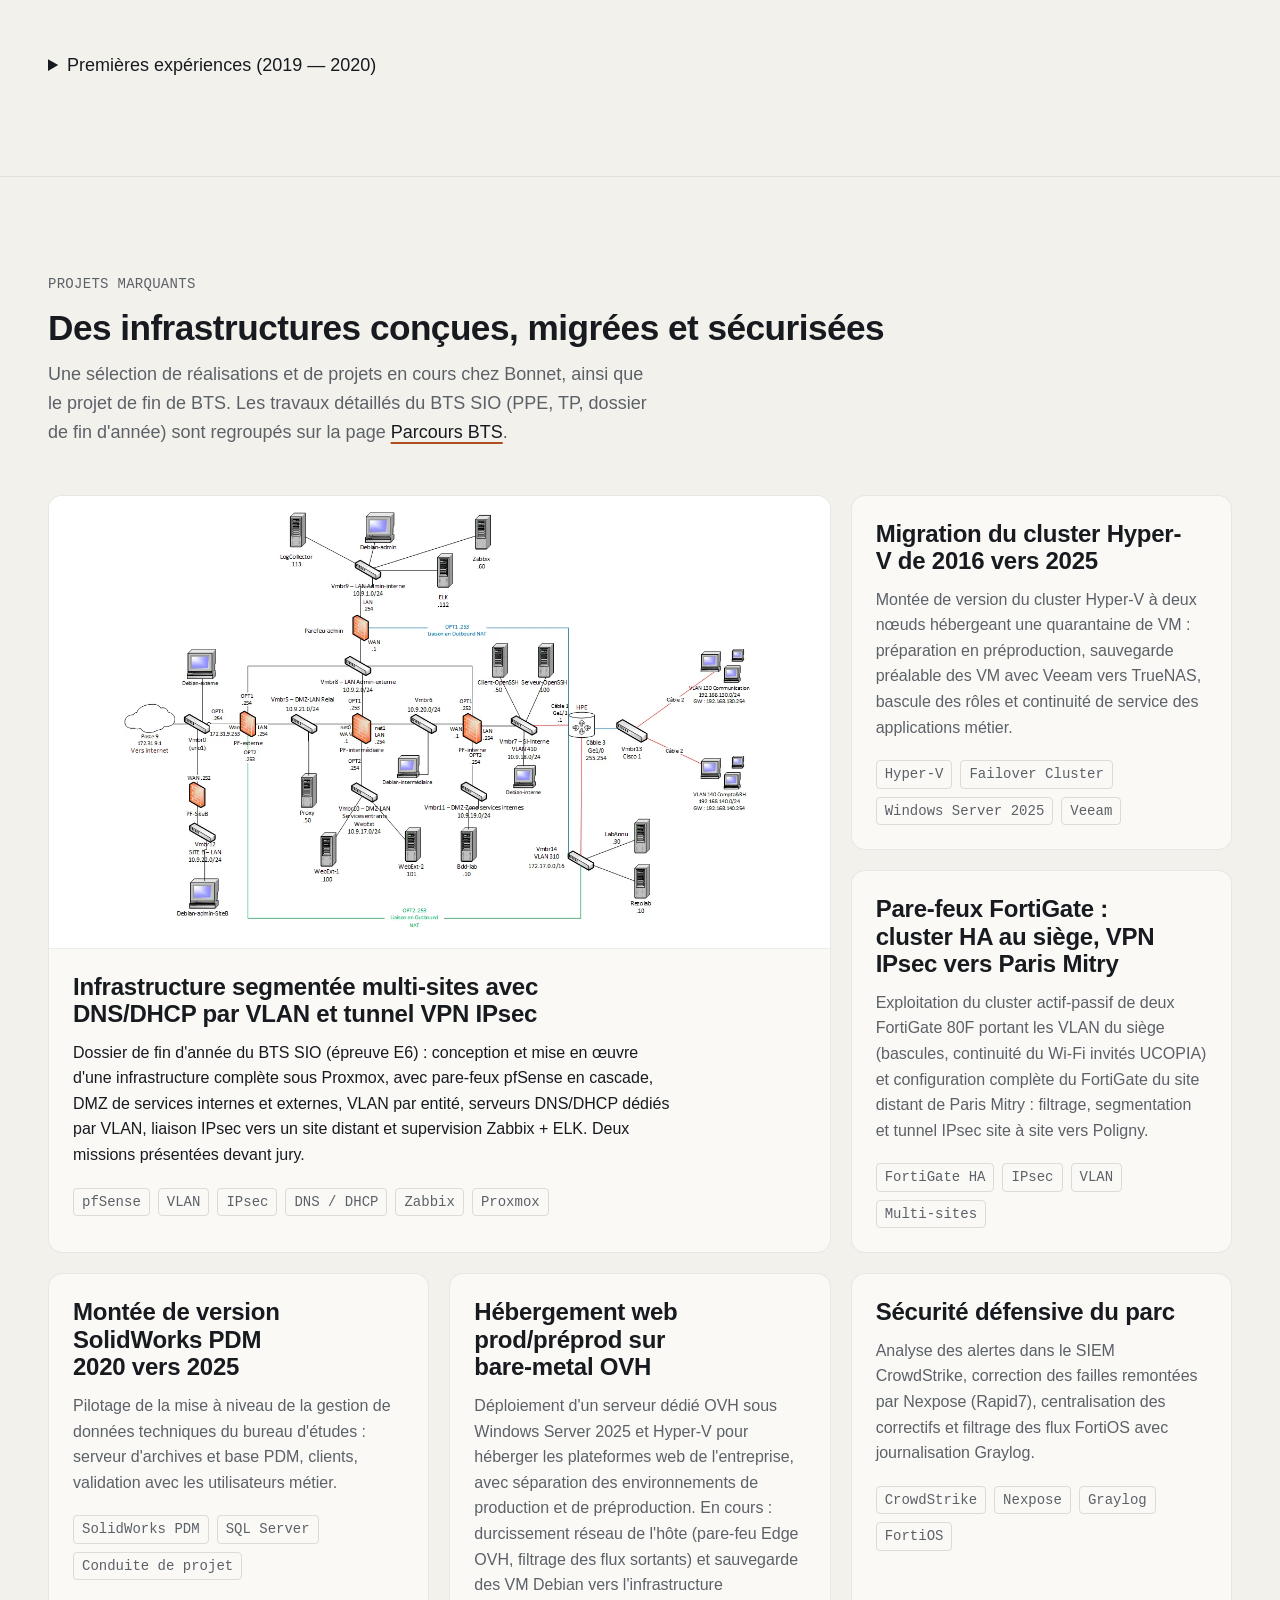
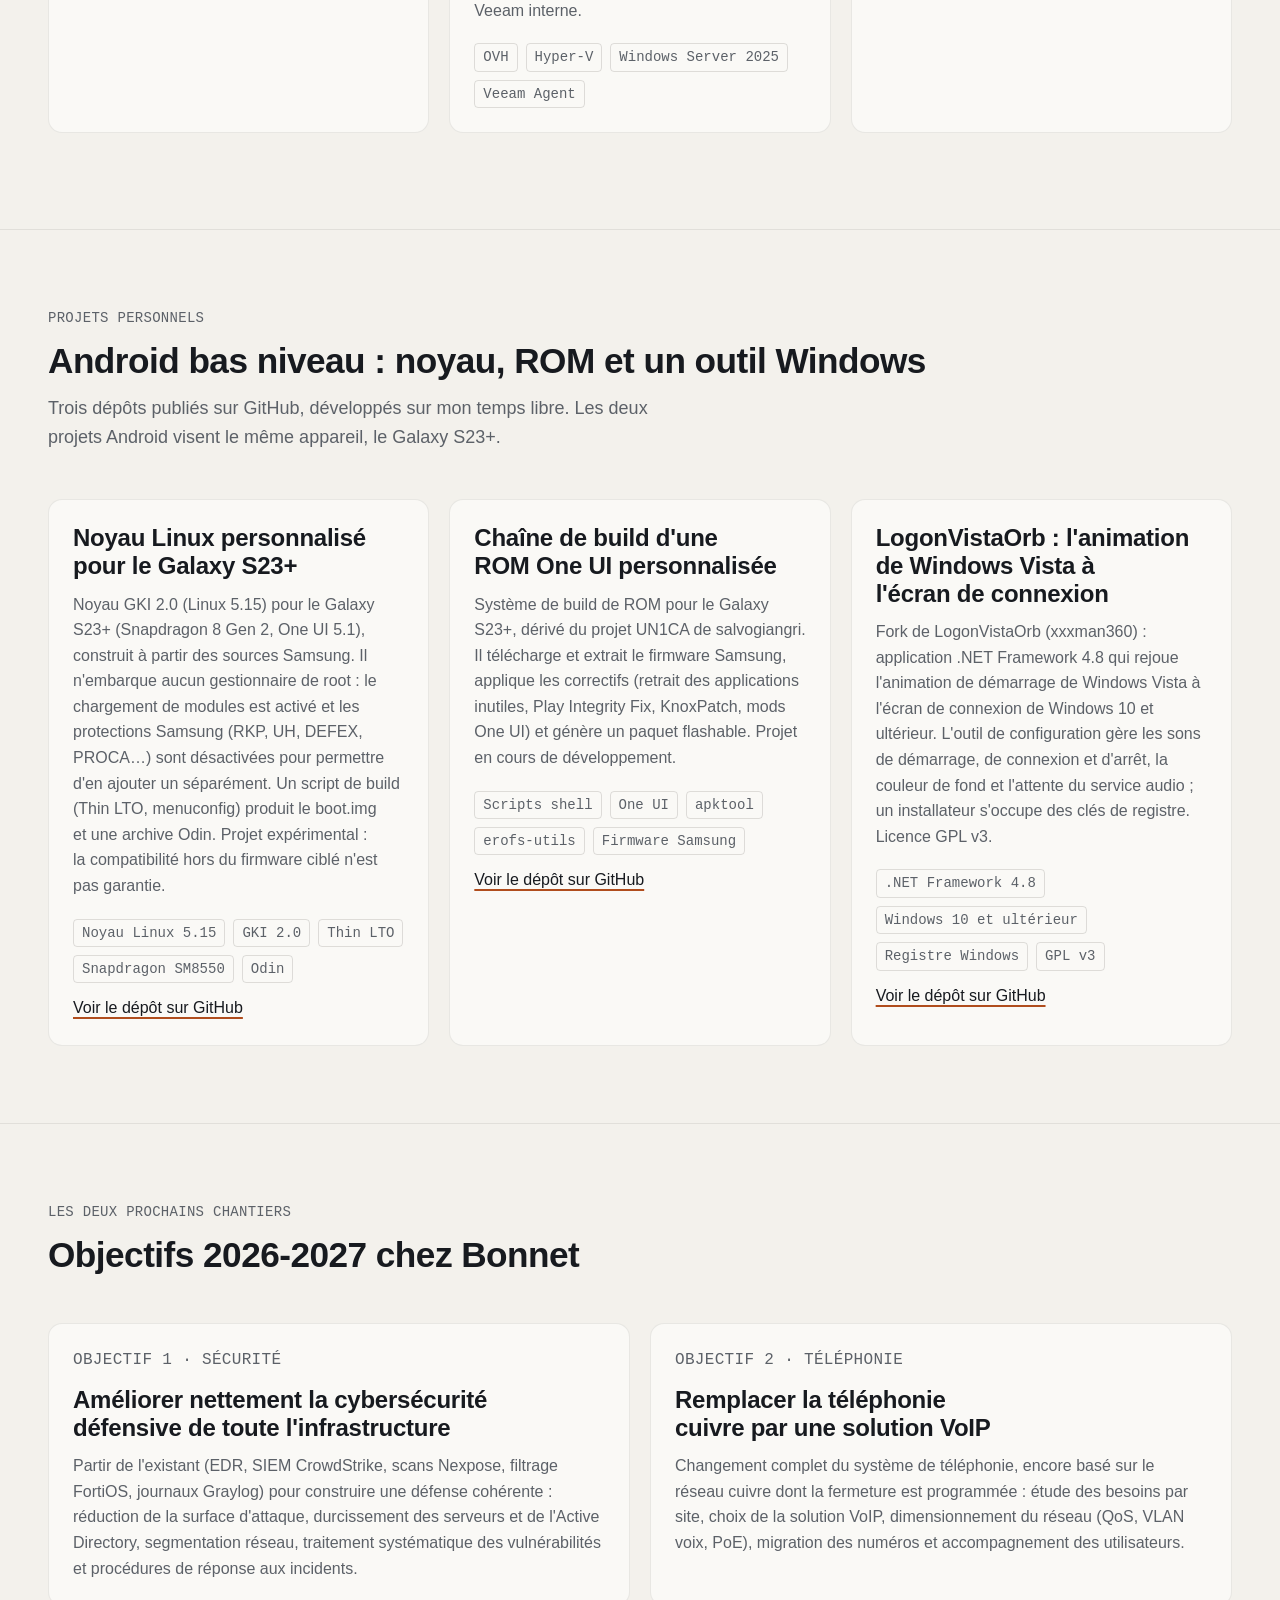
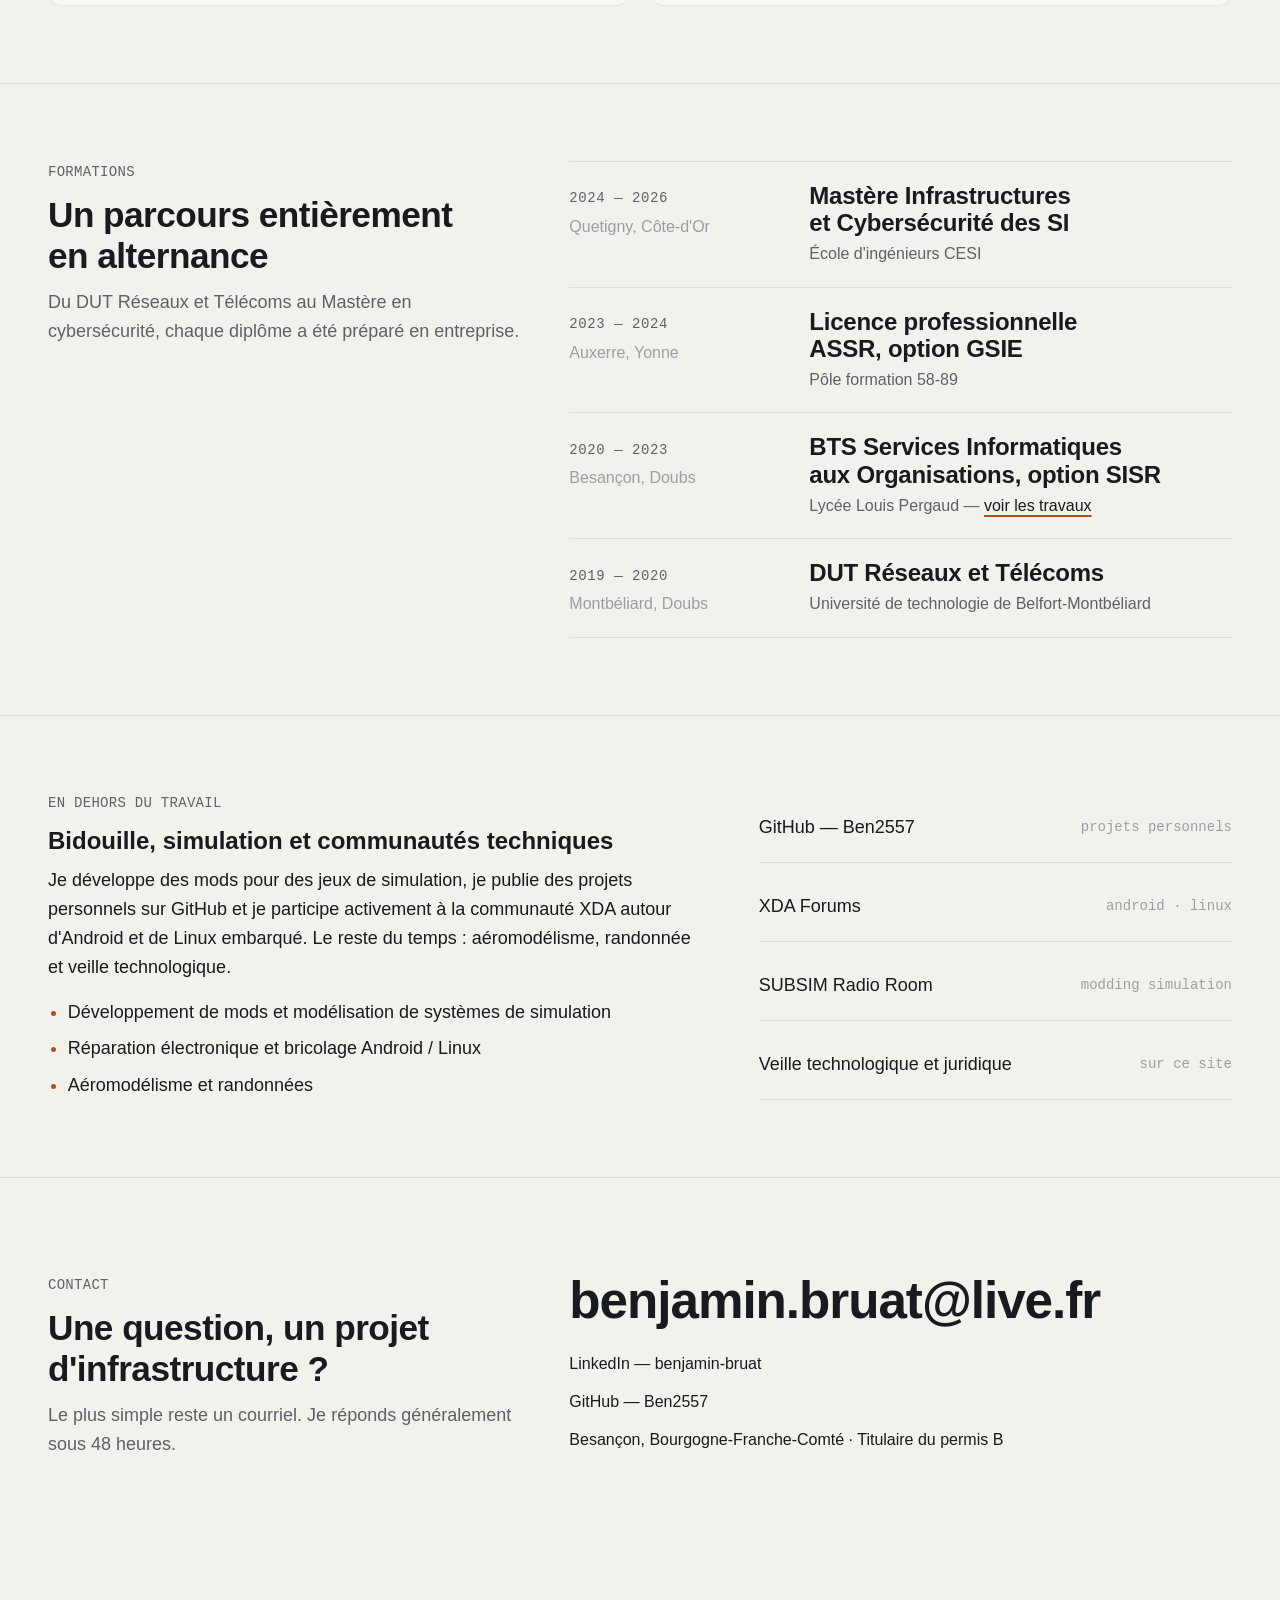
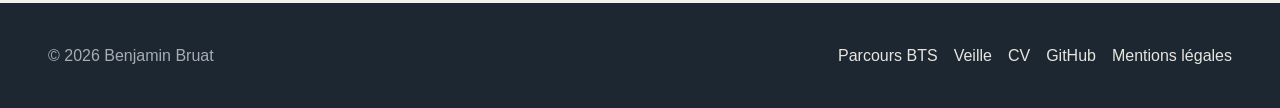
==== commit d70e7c26: "Image de partage JPG 1200x630, bouton Me contacter, lien GitHub, expériences 2019-2020 repliées, men" ====
--- a/index.html
+++ b/index.html
@@ -5,16 +5,21 @@
   <meta name="viewport" content="width=device-width, initial-scale=1" />
   <title>Benjamin Bruat — Ingénieur Systèmes et Réseaux</title>
   <meta name="description" content="Portfolio de Benjamin Bruat, ingénieur Systèmes et Réseaux chez Bonnet : administration Windows/Linux, Hyper-V, FortiOS, Graylog, CrowdStrike, Nagios, N-central et projets d'infrastructure." />
+  <link rel="canonical" href="https://ben2557.github.io/" />
+  <meta property="og:type" content="website" />
+  <meta property="og:site_name" content="Benjamin Bruat" />
+  <meta property="og:locale" content="fr_FR" />
   <meta property="og:title" content="Benjamin Bruat — Ingénieur Systèmes et Réseaux" />
-  <meta property="og:description" content="Systèmes, réseaux et cyberdéfense. Parcours, projets et veille technologique." />
-  <meta property="og:type" content="website" />
-  <meta property="og:image" content="./assets/img/portrait.webp" />
+  <meta property="og:description" content="Portfolio de Benjamin Bruat, ingénieur Systèmes et Réseaux chez Bonnet : administration Windows/Linux, Hyper-V, FortiOS, Graylog, CrowdStrike, Nagios, N-central et projets d'infrastructure." />
+  <meta property="og:url" content="https://ben2557.github.io/" />
+  <meta property="og:image" content="https://ben2557.github.io/assets/img/og-card.jpg" />
+  <meta property="og:image:width" content="1200" />
+  <meta property="og:image:height" content="630" />
+  <meta property="og:image:alt" content="Benjamin Bruat, Ingénieur Systèmes et Réseaux" />
+  <meta name="twitter:card" content="summary_large_image" />
   <link rel="icon" href="./assets/img/favicon.svg" type="image/svg+xml" />
-  <link rel="preconnect" href="https://api.fontshare.com" crossorigin />
-  <link rel="preconnect" href="https://fonts.googleapis.com" />
-  <link rel="preconnect" href="https://fonts.gstatic.com" crossorigin />
-  <link href="https://api.fontshare.com/v2/css?f[]=cabinet-grotesk@700,800&f[]=satoshi@400,500,700&display=swap" rel="stylesheet" />
-  <link href="https://fonts.googleapis.com/css2?family=JetBrains+Mono:wght@400;500&display=swap" rel="stylesheet" />
+  <link rel="preload" href="./assets/fonts/plus-jakarta-sans-latin-wght-normal.woff2" as="font" type="font/woff2" crossorigin />
+  <link rel="preload" href="./assets/fonts/inter-latin-wght-normal.woff2" as="font" type="font/woff2" crossorigin />
   <link rel="stylesheet" href="./base.css" />
   <link rel="stylesheet" href="./style.css" />
   <script type="application/ld+json">
@@ -25,7 +30,6 @@
     "jobTitle": "Ingénieur Systèmes et Réseaux",
     "worksFor": { "@type": "Organization", "name": "Bonnet" },
     "email": "mailto:benjamin.bruat@live.fr",
-    "telephone": "+33772223921",
     "address": { "@type": "PostalAddress", "addressLocality": "Besançon", "addressCountry": "FR" },
     "sameAs": ["https://www.linkedin.com/in/benjamin-bruat-48789430a", "https://github.com/Ben2557"]
   }
@@ -73,7 +77,8 @@
             renforcer la cybersécurité défensive de toute l'infrastructure et remplacer la téléphonie cuivre par une solution VoIP.
           </p>
           <div class="hero__actions">
-            <a class="btn" href="#projets">Voir les projets</a>
+            <a class="btn" href="#contact">Me contacter</a>
+            <a class="btn btn--ghost" href="#projets">Voir les projets</a>
             <a class="btn btn--ghost" href="./assets/docs/cv-benjamin-bruat.pdf" target="_blank" rel="noopener noreferrer">
               <svg viewBox="0 0 24 24" fill="none" stroke="currentColor" stroke-width="2" stroke-linecap="round" stroke-linejoin="round"><path d="M14 3H6a2 2 0 0 0-2 2v14a2 2 0 0 0 2 2h12a2 2 0 0 0 2-2V9z"/><path d="M14 3v6h6"/></svg>
               Télécharger le CV
@@ -192,6 +197,9 @@
             </div>
           </article>
 
+          <details class="fold" style="margin-top: var(--space-6)">
+            <summary>Premières expériences (2019 — 2020)</summary>
+            <div class="fold__body">
           <article class="timeline__item">
             <div class="timeline__when">Oct. 2020 — Déc. 2020<strong>Meursault, Côte-d'Or</strong></div>
             <div class="timeline__body">
@@ -216,6 +224,8 @@
               </ul>
             </div>
           </article>
+            </div>
+          </details>
         </div>
       </div>
     </section>
@@ -288,6 +298,45 @@
     </section>
 
     <!-- Objectifs -->
+    <!-- Projets personnels -->
+    <section class="section section--tight" id="projets-perso">
+      <div class="container">
+        <p class="mono">Projets personnels</p>
+        <div class="section-head" style="margin-top: var(--space-3)">
+          <h2>Android bas niveau : noyau, ROM et un outil Windows</h2>
+          <p>Trois dépôts publiés sur GitHub, développés sur mon temps libre. Les deux projets Android visent le même appareil, le Galaxy S23+.</p>
+        </div>
+        <div class="projects">
+          <article class="project">
+            <div class="project__body">
+              <h3>Noyau Linux personnalisé pour le Galaxy S23+</h3>
+              <p>Noyau GKI 2.0 (Linux 5.15) pour le Galaxy S23+ (Snapdragon 8 Gen 2, One UI 5.1), construit à partir des sources Samsung. Il n'embarque aucun gestionnaire de root : le chargement de modules est activé et les protections Samsung (RKP, UH, DEFEX, PROCA…) sont désactivées pour permettre d'en ajouter un séparément. Un script de build (Thin LTO, menuconfig) produit le boot.img et une archive Odin. Projet expérimental : la compatibilité hors du firmware ciblé n'est pas garantie.</p>
+              <ul class="tags" role="list"><li>Noyau Linux 5.15</li><li>GKI 2.0</li><li>Thin LTO</li><li>Snapdragon SM8550</li><li>Odin</li></ul>
+              <p><a class="link" href="https://github.com/Ben2557/android_kernel_samsung_sm8550_dm2q" target="_blank" rel="noopener noreferrer">Voir le dépôt sur GitHub</a></p>
+            </div>
+          </article>
+
+          <article class="project">
+            <div class="project__body">
+              <h3>Chaîne de build d'une ROM One UI personnalisée</h3>
+              <p>Système de build de ROM pour le Galaxy S23+, dérivé du projet UN1CA de salvogiangri. Il télécharge et extrait le firmware Samsung, applique les correctifs (retrait des applications inutiles, Play Integrity Fix, KnoxPatch, mods One UI) et génère un paquet flashable. Projet en cours de développement.</p>
+              <ul class="tags" role="list"><li>Scripts shell</li><li>One UI</li><li>apktool</li><li>erofs-utils</li><li>Firmware Samsung</li></ul>
+              <p><a class="link" href="https://github.com/Ben2557/android_OneUI-UN1CA-ROM-Builder" target="_blank" rel="noopener noreferrer">Voir le dépôt sur GitHub</a></p>
+            </div>
+          </article>
+
+          <article class="project">
+            <div class="project__body">
+              <h3>LogonVistaOrb : l'animation de Windows Vista à l'écran de connexion</h3>
+              <p>Fork de LogonVistaOrb (xxxman360) : application .NET Framework 4.8 qui rejoue l'animation de démarrage de Windows Vista à l'écran de connexion de Windows 10 et ultérieur. L'outil de configuration gère les sons de démarrage, de connexion et d'arrêt, la couleur de fond et l'attente du service audio ; un installateur s'occupe des clés de registre. Licence GPL v3.</p>
+              <ul class="tags" role="list"><li>.NET Framework 4.8</li><li>Windows 10 et ultérieur</li><li>Registre Windows</li><li>GPL v3</li></ul>
+              <p><a class="link" href="https://github.com/Ben2557/LogonVistaOrb" target="_blank" rel="noopener noreferrer">Voir le dépôt sur GitHub</a></p>
+            </div>
+          </article>
+        </div>
+      </div>
+    </section>
+
     <section class="section section--tight" id="objectifs">
       <div class="container">
         <p class="mono">Les deux prochains chantiers</p>
@@ -392,10 +441,36 @@
           <div>
             <a class="contact__mail" href="mailto:benjamin.bruat@live.fr">benjamin.bruat@live.fr</a>
             <div class="contact__meta">
-              <a href="tel:+33772223921">07 72 22 39 21</a>
               <a href="https://www.linkedin.com/in/benjamin-bruat-48789430a" target="_blank" rel="noopener noreferrer">LinkedIn — benjamin-bruat</a>
+              <a href="https://github.com/Ben2557" target="_blank" rel="noopener noreferrer">GitHub — Ben2557</a>
               <span>Besançon, Bourgogne-Franche-Comté · Titulaire du permis B</span>
             </div>
+
+            <!-- Formulaire de contact désactivé : aucun identifiant Formspree pour l'instant.
+                 Pour l'activer : créer un formulaire sur https://formspree.io, remplacer VOTRE_ID_FORMSPREE
+                 dans l'attribut action, puis retirer les marqueurs de commentaire autour du bloc (voir README).
+            <form class="form" id="contact-form" action="https://formspree.io/f/VOTRE_ID_FORMSPREE" method="POST">
+              <p class="mono">Ou par formulaire</p>
+              <div class="field">
+                <label for="cf-name">Nom</label>
+                <input id="cf-name" name="name" type="text" autocomplete="name" required />
+              </div>
+              <div class="field">
+                <label for="cf-email">Adresse e-mail</label>
+                <input id="cf-email" name="email" type="email" autocomplete="email" required />
+              </div>
+              <div class="field">
+                <label for="cf-message">Message</label>
+                <textarea id="cf-message" name="message" rows="5" required></textarea>
+              </div>
+              <input class="hp" type="text" name="_gotcha" tabindex="-1" autocomplete="off" aria-hidden="true" />
+              <input type="hidden" name="_subject" value="Message depuis le portfolio" />
+              <div class="form__actions">
+                <button class="btn" type="submit">Envoyer le message</button>
+                <p class="form__status" role="status" aria-live="polite"></p>
+              </div>
+            </form>
+            -->
           </div>
         </div>
       </div>
@@ -410,450 +485,11 @@
         <a href="./veille.html">Veille</a>
         <a href="./assets/docs/cv-benjamin-bruat.pdf" target="_blank" rel="noopener noreferrer">CV</a>
         <a href="https://github.com/Ben2557" target="_blank" rel="noopener noreferrer">GitHub</a>
+        <a href="./mentions-legales.html">Mentions légales</a>
       </nav>
     </div>
   </footer>
 
   <script src="./app.js" defer></script>
-<script data-pplx-inline-edit>
-(function () {
-  if (window === window.top) return;
-
-  const allowedParentOrigins = ["https://www.perplexity.ai","https://perplexity.ai","https://testing.perplexity.ai","https://staging.perplexity.ai","https://*.preview.i.perplexity.ai","http://perplexity.localhost","http://localhost:1420","http://127.0.0.1:1420","http://localhost:3000","http://127.0.0.1:3000","http://localhost:5173","http://127.0.0.1:5173"];
-  const MAX_FONT_BYTES = 500 * 1024;
-  const MAX_TOTAL_FONT_BYTES = 2 * 1024 * 1024;
-  const DEFAULT_LINE_HEIGHT = 16;
-  let scrollForwarding = false;
-  let scrollRaf = 0;
-  let trustedTopOrigin = null;
-
-  // Allow entries like "https://*.preview.i.perplexity.ai" — the wildcard
-  // matches a single DNS label (no dots), so "https://*.foo" cannot stretch
-  // across multiple labels.
-  function matchesAllowedOrigin(origin) {
-    if (!origin) return false;
-    for (const entry of allowedParentOrigins) {
-      if (!entry.includes("*")) {
-        if (entry === origin) return true;
-        continue;
-      }
-      const pattern = new RegExp(
-        "^" +
-          entry.replace(/[.+?^${}()|[\]\\]/g, "\\$&").replace(/\*/g, "[^.]+") +
-          "$",
-      );
-      if (pattern.test(origin)) return true;
-    }
-    return false;
-  }
-
-  // Trust decision: when the sender is same-origin-visible (event.origin is a
-  // real origin like https://www.perplexity.ai) we trust event.origin directly.
-  // When event.origin is "null" (opaque broker srcdoc), we fall back to the
-  // broker's stamped `parentOrigin` to identify the top window. The fallback
-  // is claim-only — we rely on the browser's native `targetOrigin` enforcement
-  // on the response path (see postToTrustedTop) to ensure replies can't be
-  // delivered to anyone but the actual top window of that claimed origin.
-  function getTrustedParentOrigin(event) {
-    const forwardedParentOrigin =
-      typeof event.data.parentOrigin === "string" ? event.data.parentOrigin : null;
-    const parentOrigin = event.origin === "null" ? forwardedParentOrigin : event.origin;
-    return matchesAllowedOrigin(parentOrigin) ? parentOrigin : null;
-  }
-
-  // All responses go to window.top with targetOrigin = the allowlisted origin.
-  // An attacker that iframes us inside their own null-origin broker can claim
-  // any parentOrigin they like, but the browser will drop the reply whenever
-  // the real top's origin doesn't match — so the screenshot never leaves.
-  function postToTrustedTop(message) {
-    if (!trustedTopOrigin) return;
-    try {
-      window.top.postMessage(message, trustedTopOrigin);
-    } catch (_error) {}
-  }
-
-  const PICK_CAPABILITIES = ["pick"];
-  const PICK_CHAIN_LENGTH = 4;
-  const PICK_MAX_TEXT_CHARS = 120;
-  const PICK_MAX_HTML_CHARS = 300;
-
-  function truncate(value, maxChars) {
-    return value.length > maxChars ? value.slice(0, maxChars - 1) + "…" : value;
-  }
-
-  function isPickableElement(element) {
-    return (
-      element instanceof Element &&
-      element !== document.documentElement &&
-      element !== document.body
-    );
-  }
-
-  function resolvePickTarget(x, y) {
-    if (!Number.isFinite(x) || !Number.isFinite(y)) return null;
-    const element = document.elementFromPoint(x, y);
-    return isPickableElement(element) ? element.closest("svg") || element : null;
-  }
-
-  function pickLabel(element) {
-    if (element.id) return element.localName + "#" + element.id;
-    return [element.localName].concat(Array.from(element.classList).slice(0, 2)).join(".");
-  }
-
-  // Only attributes that help find the element in source. data-* values and URL
-  // query strings or fragments can carry tokens.
-  const PICK_ATTRIBUTES = new Set([
-    "id",
-    "class",
-    "name",
-    "type",
-    "role",
-    "alt",
-    "aria-label",
-    "href",
-    "src",
-  ]);
-
-  function pickAttributeValue(attribute) {
-    return attribute.name === "href" || attribute.name === "src"
-      ? attribute.value.split(/[?#]/)[0]
-      : attribute.value;
-  }
-
-  function describePickElement(element) {
-    const chain = [];
-    for (
-      let current = element;
-      isPickableElement(current) && chain.length < PICK_CHAIN_LENGTH;
-      current = current.parentElement
-    ) {
-      chain.unshift(current);
-    }
-    const attributes = Array.from(element.attributes)
-      .filter((attribute) => PICK_ATTRIBUTES.has(attribute.name))
-      .map((attribute) => ` ${attribute.name}="${pickAttributeValue(attribute).replace(/"/g, "&quot;")}"`)
-      .join("");
-    const text = (element.innerText || element.textContent || "").replace(/\s+/g, " ").trim();
-    return {
-      chain: chain.map(pickLabel),
-      html: truncate(`<${element.localName}${attributes}>`, PICK_MAX_HTML_CHARS),
-      text: text ? truncate(text, PICK_MAX_TEXT_CHARS) : undefined,
-    };
-  }
-
-  // Hover asks once per frame, and innerText on a large section forces layout,
-  // so only the rect is re-read while the pointer stays on the same element.
-  // Clicks ask for fresh details since the page may have changed the element.
-  let lastPick = null;
-
-  function describePickTarget(element, fresh) {
-    if (fresh || lastPick?.element !== element) {
-      lastPick = { element, details: describePickElement(element) };
-    }
-    const rect = element.getBoundingClientRect();
-    return {
-      rect: { x: rect.left, y: rect.top, width: rect.width, height: rect.height },
-      ...lastPick.details,
-    };
-  }
-
-  function inlineAll(original, clone) {
-    if (original.nodeType !== 1 || clone.nodeType !== 1) return;
-
-    try {
-      const computedStyle = getComputedStyle(original);
-      // cssText on a computed style is the serialized declaration in modern
-      // Chromium/Safari — a single read beats enumerating ~400 longhand
-      // properties. Firefox returns "" here, so we fall back on empty.
-      const serialized = computedStyle.cssText;
-      if (serialized) {
-        clone.style.cssText = serialized;
-      } else {
-        const parts = new Array(computedStyle.length);
-        for (let index = 0; index < computedStyle.length; index += 1) {
-          const property = computedStyle[index];
-          parts[index] = `${property}:${computedStyle.getPropertyValue(property)};`;
-        }
-        clone.style.cssText = parts.join("");
-      }
-    } catch (_error) {}
-
-    const originalChildren = original.children;
-    const clonedChildren = clone.children;
-    for (
-      let index = 0;
-      index < originalChildren.length && index < clonedChildren.length;
-      index += 1
-    ) {
-      inlineAll(originalChildren[index], clonedChildren[index]);
-    }
-  }
-
-  function extractFontUrl(srcValue) {
-    const matches = [
-      ...srcValue.matchAll(
-        /url\(["']?([^"')]+)["']?\)(?:\s*format\(["']?([^"')]+)["']?\))?/gi,
-      ),
-    ];
-    if (matches.length === 0) return null;
-    const woff2 = matches.find((m) => m[2] && m[2].toLowerCase().includes("woff2"));
-    if (woff2) return woff2[1];
-    const woff = matches.find((m) => m[2] && m[2].toLowerCase().includes("woff"));
-    if (woff) return woff[1];
-    return matches[0][1];
-  }
-
-  // Cache resolved font URL -> data URI across captures. Fonts on a page
-  // essentially never change, and a batch run emits multiple captures back to
-  // back — without this we'd refetch + re-base64 every time.
-  const fontDataUriCache = new Map();
-  const SRC_DECLARATION_RE = /src\s*:\s*[^;}]+/i;
-
-  async function fetchAsDataUri(url) {
-    if (fontDataUriCache.has(url)) return fontDataUriCache.get(url);
-    let dataUri = null;
-    try {
-      const response = await fetch(url, { mode: "cors", credentials: "omit" });
-      if (response.ok) {
-        const blob = await response.blob();
-        if (blob.size <= MAX_FONT_BYTES) {
-          dataUri = await new Promise((resolve) => {
-            const reader = new FileReader();
-            reader.onloadend = () =>
-              resolve(typeof reader.result === "string" ? reader.result : null);
-            reader.onerror = () => resolve(null);
-            reader.readAsDataURL(blob);
-          });
-        }
-      }
-    } catch (_error) {
-      dataUri = null;
-    }
-    fontDataUriCache.set(url, dataUri);
-    return dataUri;
-  }
-
-  function collectFontFaceRuleTexts() {
-    const rules = [];
-    for (const sheet of document.styleSheets) {
-      let cssRules;
-      try {
-        cssRules = sheet.cssRules;
-      } catch (_error) {
-        continue;
-      }
-      if (!cssRules) continue;
-      for (const rule of cssRules) {
-        const cssText = rule.cssText || "";
-        if (cssText.startsWith("@font-face")) rules.push(cssText);
-      }
-    }
-    return rules;
-  }
-
-  async function buildInlinedFontCss() {
-    const ruleTexts = collectFontFaceRuleTexts();
-    if (ruleTexts.length === 0) return null;
-
-    const resolved = ruleTexts.map((cssText) => {
-      if (!SRC_DECLARATION_RE.test(cssText)) return null;
-      const srcMatch = cssText.match(/src\s*:\s*([^;}]+)[;}]/i);
-      if (!srcMatch) return null;
-      const url = extractFontUrl(srcMatch[1]);
-      if (!url) return null;
-      try {
-        return { cssText, url: new URL(url, document.baseURI).href };
-      } catch (_error) {
-        return null;
-      }
-    });
-
-    const dataUris = await Promise.all(
-      resolved.map((entry) => (entry ? fetchAsDataUri(entry.url) : Promise.resolve(null))),
-    );
-
-    const inlined = [];
-    let totalBytes = 0;
-    for (let index = 0; index < resolved.length; index += 1) {
-      const entry = resolved[index];
-      const dataUri = dataUris[index];
-      if (!entry || !dataUri) continue;
-      const approxBytes = dataUri.length * 0.75;
-      if (totalBytes + approxBytes > MAX_TOTAL_FONT_BYTES) break;
-      totalBytes += approxBytes;
-      inlined.push(entry.cssText.replace(SRC_DECLARATION_RE, `src: url("${dataUri}")`));
-    }
-    return inlined.length > 0 ? inlined.join("\n") : null;
-  }
-
-  function stripExternal(clone) {
-    const images = clone.querySelectorAll("img");
-    for (let index = 0; index < images.length; index += 1) {
-      const src = images[index].getAttribute("src");
-      if (src && !src.startsWith("data:")) images[index].removeAttribute("src");
-    }
-
-    const elements = clone.querySelectorAll("*");
-    for (let index = 0; index < elements.length; index += 1) {
-      const style = elements[index].style.cssText;
-      if (style && style.includes("url(")) {
-        elements[index].style.cssText = style.replace(
-          /url\(["']?(?!data:)[^)"']*["']?\)/gi,
-          "none",
-        );
-      }
-    }
-  }
-
-  function emitScroll() {
-    scrollRaf = 0;
-    if (!scrollForwarding) return;
-    postToTrustedTop({
-      type: "INLINE_EDIT_SCROLL",
-      scrollX: window.scrollX,
-      scrollY: window.scrollY,
-      capabilities: PICK_CAPABILITIES,
-    });
-  }
-
-  window.addEventListener(
-    "scroll",
-    function () {
-      if (!scrollForwarding || scrollRaf) return;
-      scrollRaf = requestAnimationFrame(emitScroll);
-    },
-    { passive: true, capture: true },
-  );
-
-  async function handleCaptureRequest(event) {
-    const requestId = event.data.requestId;
-    const scrollX = window.scrollX;
-    const scrollY = window.scrollY;
-    const width = window.innerWidth;
-    const height = window.innerHeight;
-
-    function postResult(dataUrl) {
-      postToTrustedTop({
-        type: "INLINE_EDIT_SCREENSHOT_RESULT",
-        requestId,
-        dataUrl,
-        scrollX,
-        scrollY,
-      });
-    }
-
-    try {
-      // Wait for any pending web fonts to resolve so both inline metrics and
-      // the @font-face inlining below see the same loaded faces.
-      if (document.fonts && document.fonts.ready) {
-        try {
-          await document.fonts.ready;
-        } catch (_error) {}
-      }
-
-      const clone = document.documentElement.cloneNode(true);
-      inlineAll(document.documentElement, clone);
-
-      const removedNodes = clone.querySelectorAll("script,link[rel=\"stylesheet\"],style");
-      for (let index = 0; index < removedNodes.length; index += 1) {
-        removedNodes[index].remove();
-      }
-
-      stripExternal(clone);
-
-      // Re-embed web fonts as data-URI @font-face rules so the SVG rasterizer
-      // can resolve them — external font URLs aren't fetched during
-      // foreignObject rendering, which would otherwise force a fallback face
-      // and change text metrics.
-      const inlinedFontCss = await buildInlinedFontCss();
-      if (inlinedFontCss) {
-        const styleEl = document.createElement("style");
-        styleEl.textContent = inlinedFontCss;
-        const head = clone.querySelector("head");
-        if (head) head.appendChild(styleEl);
-        else clone.insertBefore(styleEl, clone.firstChild);
-      }
-
-      const html = new XMLSerializer().serializeToString(clone);
-      const svg =
-        `<svg xmlns="http://www.w3.org/2000/svg" width="${width}" height="${height}">` +
-        '<foreignObject width="100%" height="100%">' +
-        `<div xmlns="http://www.w3.org/1999/xhtml" style="width:${width}px;height:${height}px;overflow:hidden">` +
-        `<div style="position:relative;left:-${scrollX}px;top:-${scrollY}px">` +
-        html +
-        "</div></div></foreignObject></svg>";
-      const svgUrl = `data:image/svg+xml;charset=utf-8,${encodeURIComponent(svg)}`;
-      const image = new Image();
-      image.onload = function () {
-        const canvas = document.createElement("canvas");
-        canvas.width = width;
-        canvas.height = height;
-        canvas.getContext("2d").drawImage(image, 0, 0);
-        postResult(canvas.toDataURL("image/png"));
-      };
-      image.onerror = function () {
-        postResult(null);
-      };
-      image.src = svgUrl;
-    } catch (_error) {
-      postResult(null);
-    }
-  }
-
-  window.addEventListener("message", function (event) {
-    if (!event.data) return;
-    // Only accept messages from the direct parent frame. Blocks sibling /
-    // unrelated-window postMessage senders that could otherwise reach us.
-    if (event.source !== window.parent) return;
-
-    const trustedParentOrigin = getTrustedParentOrigin(event);
-    if (!trustedParentOrigin) return;
-    trustedTopOrigin = trustedParentOrigin;
-
-    if (event.data.type === "INLINE_EDIT_PICK") {
-      const element = resolvePickTarget(event.data.x, event.data.y);
-      postToTrustedTop({
-        type: "INLINE_EDIT_PICK_RESULT",
-        seq: event.data.seq,
-        target: element ? describePickTarget(element, event.data.fresh === true) : null,
-      });
-      return;
-    }
-
-    if (event.data.type === "INLINE_EDIT_SCROLL_START") {
-      scrollForwarding = true;
-      emitScroll();
-      return;
-    }
-
-    if (event.data.type === "INLINE_EDIT_SCROLL_STOP") {
-      scrollForwarding = false;
-      if (scrollRaf) cancelAnimationFrame(scrollRaf);
-      scrollRaf = 0;
-      return;
-    }
-
-    if (event.data.type === "INLINE_EDIT_SCROLL_BY") {
-      const { deltaX, deltaY, deltaMode } = event.data;
-      if (!scrollForwarding || !Number.isFinite(deltaX) || !Number.isFinite(deltaY)) return;
-      if (deltaMode !== 0 && deltaMode !== 1 && deltaMode !== 2) return;
-      const lineHeight =
-        parseFloat(getComputedStyle(document.documentElement).lineHeight) || DEFAULT_LINE_HEIGHT;
-      const scaleX = deltaMode === 1 ? lineHeight : deltaMode === 2 ? window.innerWidth : 1;
-      const scaleY = deltaMode === 1 ? lineHeight : deltaMode === 2 ? window.innerHeight : 1;
-      // The selection overlay receives the wheel event instead of this iframe.
-      // Instant scrolling preserves trackpad deltas even on smooth-scroll sites.
-      window.scrollBy({ left: deltaX * scaleX, top: deltaY * scaleY, behavior: "instant" });
-      emitScroll();
-      return;
-    }
-
-    if (event.data.type !== "INLINE_EDIT_CAPTURE_REQUEST") return;
-
-    handleCaptureRequest(event);
-  });
-})();
-
-
-</script></body>
+</body>
 </html>
